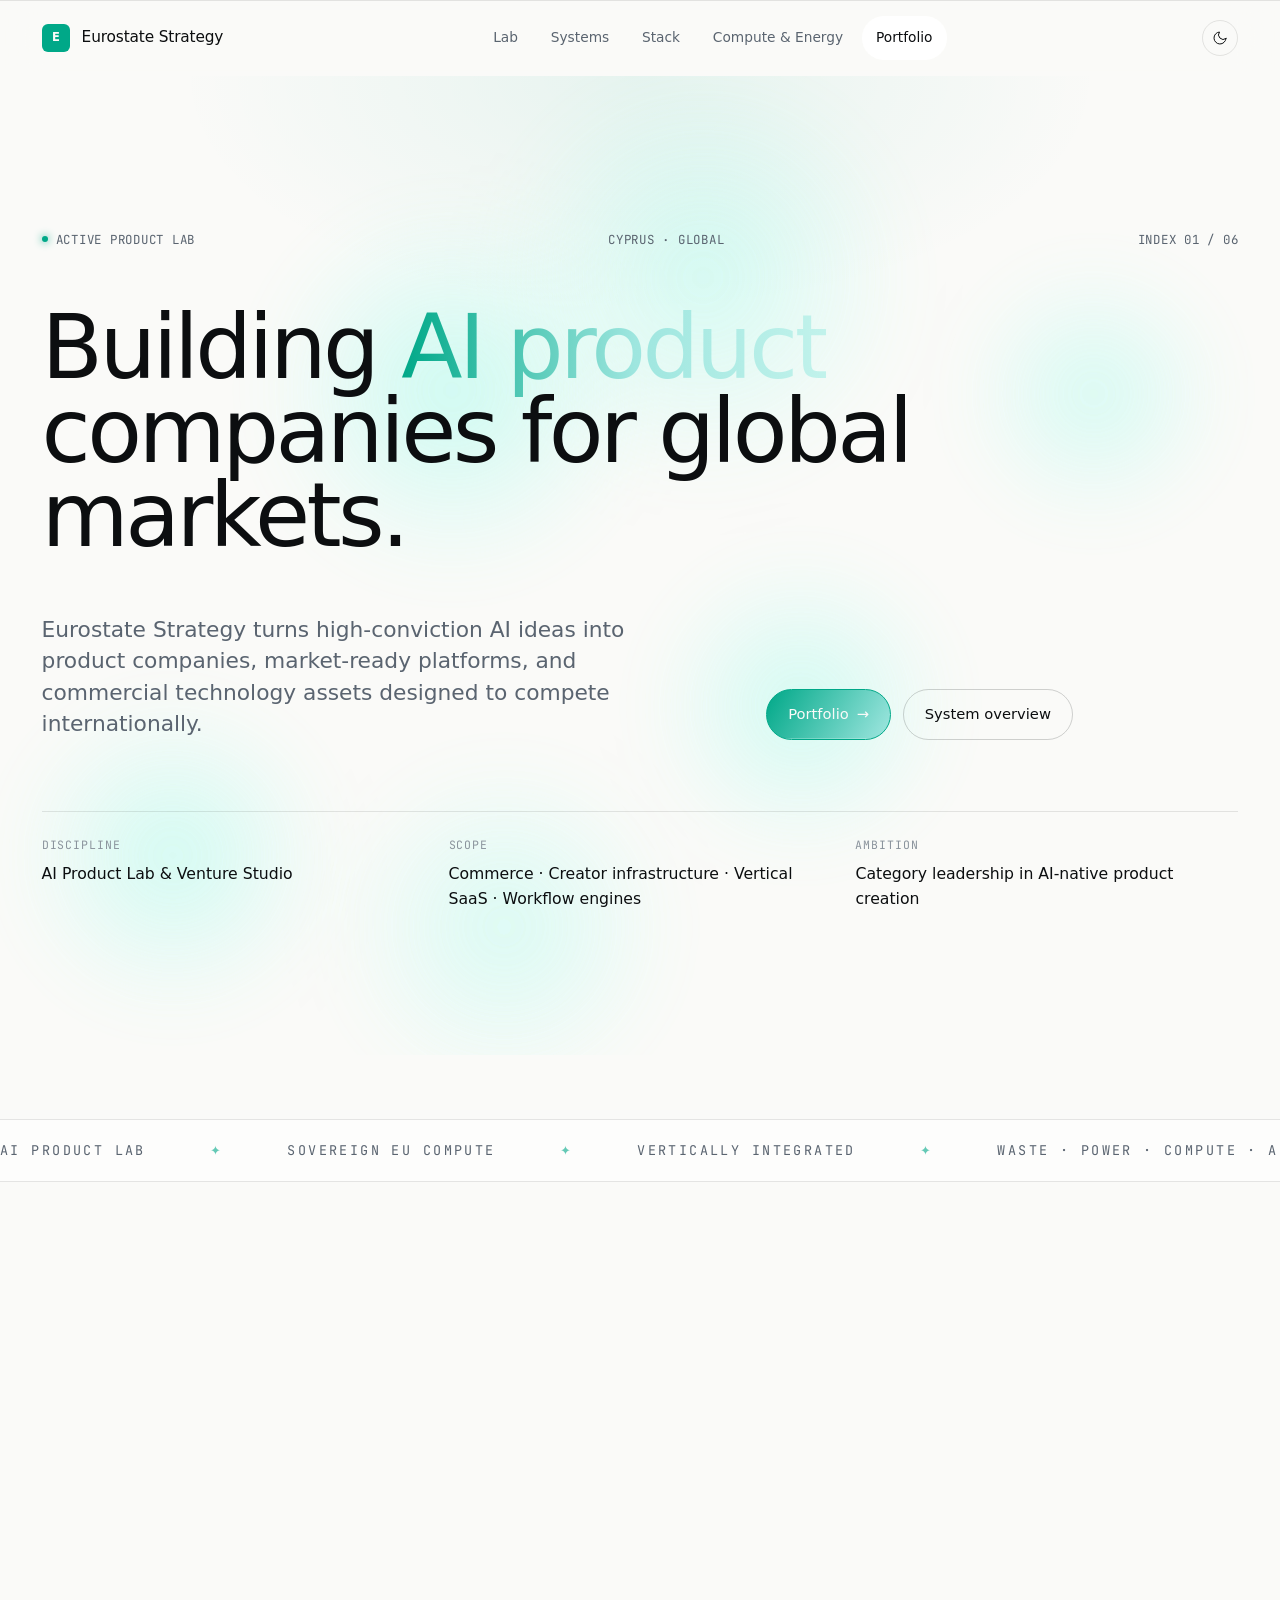
==== index.html @ f720541b "Upgrade interactive globe experience" ====
<!doctype html>
<html lang="en">
  <head>
    <meta charset="utf-8" />
    <meta name="viewport" content="width=device-width, initial-scale=1, viewport-fit=cover" />
    <title>Eurostate Strategy — AI Product Lab &amp; Venture Studio</title>
    <meta name="description" content="Eurostate Strategy is a Cyprus-based AI Product Lab and Venture Studio. We turn high-conviction AI ideas into product companies, platforms, and commercial technology assets for global markets." />
    <meta name="theme-color" content="#06080a" media="(prefers-color-scheme: dark)" />
    <meta name="theme-color" content="#fafaf8" media="(prefers-color-scheme: light)" />
    <meta name="color-scheme" content="dark light" />

    <meta property="og:title" content="Eurostate Strategy — AI Product Lab &amp; Venture Studio" />
    <meta property="og:description" content="AI products, platforms, and commercial technology assets built for market." />
    <meta property="og:type" content="website" />
    <meta property="og:url" content="https://eurostatestrategy.com/" />
    <meta property="og:image" content="https://eurostatestrategy.com/og-image.png" />
    <meta property="og:image:width" content="1200" />
    <meta property="og:image:height" content="630" />
    <meta name="twitter:card" content="summary_large_image" />
    <meta name="twitter:title" content="Eurostate Strategy — AI Product Lab &amp; Venture Studio" />
    <meta name="twitter:description" content="AI products, platforms, and commercial technology assets built for market." />

    <link rel="canonical" href="https://eurostatestrategy.com/" />

    <script>
      (function () {
        try {
          var saved = localStorage.getItem("es-theme");
          if (saved === "light" || saved === "dark") {
            document.documentElement.setAttribute("data-theme", saved);
          }
        } catch (_) {}
      })();
    </script>

    <link rel="preconnect" href="https://fonts.googleapis.com" />
    <link rel="preconnect" href="https://fonts.gstatic.com" crossorigin />
    <link
      rel="stylesheet"
      href="https://fonts.googleapis.com/css2?family=Google+Sans+Flex:opsz,wdth,wght@6..144,25..151,100..1000&family=JetBrains+Mono:wght@400;500&display=swap"
    />
    <link rel="stylesheet" href="./styles.css?v=1778619484" />

    <script type="application/ld+json">
    {
      "@context": "https://schema.org",
      "@type": "Organization",
      "name": "Eurostate Strategy LTD",
      "url": "https://eurostatestrategy.com/",
      "logo": "https://eurostatestrategy.com/og-image.png",
      "description": "Cyprus-based AI Product Lab and Venture Studio building AI product companies, platforms, and commercial technology assets for global markets.",
      "address": { "@type": "PostalAddress", "addressCountry": "CY" },
      "areaServed": "Worldwide",
      "sameAs": ["https://www.linkedin.com/company/oqp-global/"]
    }
    </script>
  </head>

  <body>
    <a class="skip-link" href="#top">Skip to content</a>
    <div class="progress-bar" aria-hidden="true"><span></span></div>

    <header class="site-header" data-header>
      <a class="brand" href="#top" aria-label="Eurostate Strategy home">
        <span class="brand-mark" aria-hidden="true">E</span>
        <strong>Eurostate Strategy</strong>
      </a>
      <nav class="site-nav" id="site-nav" aria-label="Primary navigation">
        <a href="#lab">Lab</a>
        <a href="#architecture">Systems</a>
        <a href="#stack">Stack</a>
        <a href="./data-centers.html">Compute &amp; Energy</a>
        <a href="#portfolio">Portfolio</a>
      </nav>
      <button class="nav-toggle" type="button" data-nav-toggle aria-controls="site-nav" aria-expanded="false" aria-label="Toggle navigation">
          <span class="nav-toggle-bars" aria-hidden="true"></span>
        </button>
        <div class="header-tools">
        <button class="theme-toggle" type="button" data-theme-toggle aria-label="Toggle theme" title="Toggle theme">
          <svg class="icon-moon" viewBox="0 0 24 24" fill="none" stroke="currentColor" stroke-width="1.5" stroke-linecap="round" stroke-linejoin="round" aria-hidden="true">
            <path d="M21 12.79A9 9 0 1 1 11.21 3a7 7 0 0 0 9.79 9.79z"/>
          </svg>
          <svg class="icon-sun" viewBox="0 0 24 24" fill="none" stroke="currentColor" stroke-width="1.5" stroke-linecap="round" stroke-linejoin="round" aria-hidden="true">
            <circle cx="12" cy="12" r="4"/>
            <path d="M12 2v2M12 20v2M4.93 4.93l1.41 1.41M17.66 17.66l1.41 1.41M2 12h2M20 12h2M4.93 19.07l1.41-1.41M17.66 6.34l1.41-1.41"/>
          </svg>
        </button>
      </div>
    </header>

    <main id="top">
      <!-- ============================ HERO ============================ -->
      <section class="hero">
        <canvas class="hero-canvas" id="heroCanvas" aria-hidden="true"></canvas>

        <div class="hero-content">
          <div class="hero-meta">
            <div><span class="dot"></span> Active product lab</div>
            <div>Cyprus &middot; Global</div>
            <div>Index 01 / 06</div>
          </div>

          <h1>
            Building <span class="accent">AI product</span> companies for global markets.
          </h1>

          <div class="hero-deck">
            <p class="hero-lede">
              Eurostate Strategy turns high-conviction AI ideas into product
              companies, market-ready platforms, and commercial technology assets
              designed to compete internationally.
            </p>
            <div class="hero-actions">
              <a class="btn btn-primary" href="#portfolio">
                Portfolio <span class="arrow">→</span>
              </a>
              <a class="btn" href="#architecture">
                System overview
              </a>
            </div>
          </div>

          <dl class="hero-footnote">
            <div>
              <dt>Discipline</dt>
              <dd>AI Product Lab &amp; Venture Studio</dd>
            </div>
            <div>
              <dt>Scope</dt>
              <dd>Commerce · Creator infrastructure · Vertical SaaS · Workflow engines</dd>
            </div>
            <div>
              <dt>Ambition</dt>
              <dd>Category leadership in AI-native product creation</dd>
            </div>
          </dl>
        </div>
      </section>

      <!-- ============================ BRAND MARQUEE ============================ -->
      <div class="brand-marquee" aria-hidden="true">
        <div class="brand-marquee-track">
          <span>AI Product Lab</span>
          <span>Sovereign EU Compute</span>
          <span>Vertically Integrated</span>
          <span>Waste · Power · Compute · AI</span>
          <span>Cyprus · Mediterranean · Global</span>
          <span>Category Leadership</span>
          <span>AI Product Lab</span>
          <span>Sovereign EU Compute</span>
          <span>Vertically Integrated</span>
          <span>Waste · Power · Compute · AI</span>
          <span>Cyprus · Mediterranean · Global</span>
          <span>Category Leadership</span>
        </div>
      </div>

      <!-- ============================ LAB ============================ -->
      <section class="section container" id="lab">
        <div class="editorial">
          <aside class="editorial-aside">
            <span class="kicker">01 — Product lab</span>
          </aside>
          <div>
            <h2>A company built to create AI product ventures.</h2>
            <div style="margin-top: clamp(2rem, 4vw, 3rem); display: grid; gap: var(--sp-5); max-width: 60ch;">
              <p class="lede">
                Eurostate Strategy develops AI products as durable commercial
                assets. The company combines product strategy, AI system design,
                platform development, ownership logic, and market rollout into one
                operating engine.
              </p>
              <p class="lede">
                The ambition is to build a portfolio of AI-native products that can
                grow into category leaders across commerce, creator infrastructure,
                workflow automation, and vertical software.
              </p>
            </div>
          </div>
        </div>
      </section>

      <!-- ============================ ARCHITECTURE ============================ -->
      <section class="section container" id="architecture">
        <div class="editorial">
          <aside class="editorial-aside">
            <span class="kicker">02 — Technology architecture</span>
          </aside>
          <div>
            <h2>An AI Product Operating System behind every venture.</h2>
            <p class="lede" style="margin-top: clamp(1.5rem, 3vw, 2rem); color: var(--muted);">
              Eurostate Strategy is structured around a repeatable product
              system: opportunity intelligence, AI architecture, platform
              engineering, brand packaging, launch infrastructure, and
              commercial expansion.
            </p>

            <div class="architecture-switcher" role="tablist" aria-label="Architecture focus">
              <button class="active" type="button" data-architecture-mode="intelligence" aria-pressed="true">Intelligence</button>
              <button type="button" data-architecture-mode="architecture" aria-pressed="false">Architecture</button>
              <button type="button" data-architecture-mode="product" aria-pressed="false">Productization</button>
              <button type="button" data-architecture-mode="market" aria-pressed="false">Market Layer</button>
            </div>

            <div class="system-board">
              <div class="system-stage" data-globe-stage>
                <canvas id="globeCanvas" aria-label="Global signal intelligence visualization"></canvas>
                <div class="system-meta">
                  <span class="meta-label">Active layer</span>
                  <strong data-arch-title>Signal Intelligence</strong>
                  <small data-arch-copy>Market gap, category thesis, and demand surface.</small>
                </div>
                <div class="globe-readout globe-readout-primary" aria-live="polite">
                  <span data-globe-status>WORLD MODEL / LIVE</span>
                  <strong data-globe-region>Global signal network</strong>
                </div>
                <div class="globe-readout globe-readout-meta">
                  <span data-globe-coordinates>MULTI-MARKET INTELLIGENCE GRID</span>
                  <strong data-globe-routes>10 ACTIVE ROUTES</strong>
                </div>
                <div class="globe-orbit-key" aria-hidden="true">
                  <span><i></i>Opportunity telemetry</span>
                  <span><i></i>Product network</span>
                </div>
              </div>

              <aside class="signal-panel">
                <div class="signal-panel-header">
                  <span>Lab signals</span>
                  <strong>Venture readiness</strong>
                </div>
                <div class="signal-row active" data-signal-row style="--w: 0.86">
                  <div class="signal-meta"><span>Commerce graph</span><b>86</b></div>
                  <div><i></i></div>
                </div>
                <div class="signal-row" data-signal-row style="--w: 0.74">
                  <div class="signal-meta"><span>Creator distribution</span><b>74</b></div>
                  <div><i></i></div>
                </div>
                <div class="signal-row" data-signal-row style="--w: 0.81">
                  <div class="signal-meta"><span>AI workflow depth</span><b>81</b></div>
                  <div><i></i></div>
                </div>
                <div class="signal-row" data-signal-row style="--w: 0.69">
                  <div class="signal-meta"><span>Market packaging</span><b>69</b></div>
                  <div><i></i></div>
                </div>
                <div class="terminal-feed">
                  <p><span>build</span>product thesis converted into platform map</p>
                  <p><span>core</span>AI workflow layer connected to commerce logic</p>
                  <p><span>market</span>product brand prepared for category entry</p>
                </div>
              </aside>
            </div>
          </div>
        </div>
      </section>

      <!-- ============================ BUILD SCOPE ============================ -->
      <section class="section container">
        <div class="editorial">
          <aside class="editorial-aside">
            <span class="kicker">03 — Build scope</span>
          </aside>
          <div>
            <h2>AI infrastructure shaped into real products.</h2>
            <p class="lede" style="margin-top: clamp(1.5rem, 3vw, 2rem); color: var(--muted); max-width: 60ch;">
              Each capability is a building block of a global AI product
              company — engineered as commercial infrastructure, not
              feature work.
            </p>

            <div class="row-grid">
              <article class="row-item">
                <span class="row-item-num">01</span>
                <div>
                  <h3>AI commerce platforms</h3>
                  <p>Commerce infrastructure connecting AI systems, creator-led reach, product discovery, and transaction flows into one operating surface.</p>
                  <ul>
                    <li>Commerce intelligence</li>
                    <li>Creator distribution layer</li>
                    <li>Product discovery logic</li>
                  </ul>
                </div>
              </article>
              <article class="row-item">
                <span class="row-item-num">02</span>
                <div>
                  <h3>Creator economy systems</h3>
                  <p>Product layers for creators, brands, audiences, monetization, attribution, and repeatable platform operations.</p>
                  <ul>
                    <li>Audience activation</li>
                    <li>Attribution workflow</li>
                    <li>Brand operating tools</li>
                  </ul>
                </div>
              </article>
              <article class="row-item">
                <span class="row-item-num">03</span>
                <div>
                  <h3>Vertical SaaS products</h3>
                  <p>Focused software for markets where AI can compress work, improve decisions, and create new operating models.</p>
                  <ul>
                    <li>Workflow compression</li>
                    <li>Decision automation</li>
                    <li>Vertical product surfaces</li>
                  </ul>
                </div>
              </article>
              <article class="row-item">
                <span class="row-item-num">04</span>
                <div>
                  <h3>AI workflow engines</h3>
                  <p>Automation systems that turn complex business processes into scalable AI-enabled software products.</p>
                  <ul>
                    <li>Agentic operations</li>
                    <li>System orchestration</li>
                    <li>Execution dashboards</li>
                  </ul>
                </div>
              </article>
            </div>
          </div>
        </div>
      </section>

      <!-- ============================ MODEL ============================ -->
      <section class="section container" id="model">
        <div class="editorial">
          <aside class="editorial-aside">
            <span class="kicker">04 — Operating model</span>
          </aside>
          <div>
            <h2>A venture studio engine for global AI products.</h2>
            <p class="lede" style="margin-top: clamp(1.5rem, 3vw, 2rem); color: var(--muted); max-width: 60ch;">
              Each venture starts with a market signal, becomes a product
              architecture, moves into platform execution, and is packaged
              for commercial expansion.
            </p>

            <ol class="timeline" aria-label="Studio model steps">
              <li class="timeline-step">
                <span class="step-num">01</span>
                <h3>Thesis</h3>
                <p>Market signal, category potential, and product thesis. The point where conviction becomes architecture.</p>
              </li>
              <li class="timeline-step">
                <span class="step-num">02</span>
                <h3>Architect</h3>
                <p>AI system, product surface, workflow, and platform model. The product is shaped end-to-end before code.</p>
              </li>
              <li class="timeline-step">
                <span class="step-num">03</span>
                <h3>Build</h3>
                <p>Production platform, operating layer, and launch assets. Ship a real product, not a prototype.</p>
              </li>
              <li class="timeline-step">
                <span class="step-num">04</span>
                <h3>Scale</h3>
                <p>Commercial path, market packaging, and global expansion. Position as a category-defining asset.</p>
              </li>
            </ol>
          </div>
        </div>
      </section>

      <!-- ============================ DATA CENTERS PREVIEW ============================ -->
      <section class="section container" id="stack">
        <div class="editorial">
          <aside class="editorial-aside">
            <span class="kicker">04 — Compute</span>
          </aside>
          <div>
            <h2>The compute backbone for the AI era.</h2>
            <p class="lede" style="margin-top: clamp(1.5rem, 3vw, 2rem); color: var(--muted); max-width: 60ch;">
              We are building dedicated data center capacity engineered for AI
              workloads — high-density, liquid-ready, and powered by our own
              waste-to-energy infrastructure. The ambition is to lead the
              category for sovereign AI compute in the Mediterranean and EU.
            </p>

            <div class="pillar-preview">
              <div class="pillar-preview-visual" aria-hidden="true">
                <svg viewBox="0 0 360 200" preserveAspectRatio="xMidYMid meet">
                  <defs>
                    <pattern id="prev-dc-grid" width="40" height="22" patternUnits="userSpaceOnUse" patternTransform="skewX(-30)">
                      <path d="M 40 0 L 0 0 0 22" fill="none" stroke="var(--line)" stroke-width="0.5"/>
                    </pattern>
                  </defs>
                  <rect x="0" y="100" width="360" height="100" fill="url(#prev-dc-grid)" opacity="0.4"/>
                  <!-- Small rack cluster preview -->
                  <g>
                    <!-- Rack 1 -->
                    <polygon points="60,90 110,72 160,90 110,108" fill="rgba(20,38,28,0.9)" stroke="var(--line-strong)" stroke-width="0.8"/>
                    <polygon points="60,90 60,150 110,168 110,108" fill="rgba(10,22,16,0.94)" stroke="var(--line-strong)" stroke-width="0.8"/>
                    <polygon points="160,90 160,150 110,168 110,108" fill="rgba(6,14,10,0.96)" stroke="var(--line-strong)" stroke-width="0.8"/>
                    <rect x="80" y="83" width="3" height="3" fill="var(--accent)" opacity="0.9"><animate attributeName="opacity" values="0.3;1;0.3" dur="1.4s" repeatCount="indefinite"/></rect>
                    <rect x="100" y="80" width="3" height="3" fill="var(--accent)" opacity="0.6"><animate attributeName="opacity" values="0.7;0.2;0.7" dur="1.6s" repeatCount="indefinite"/></rect>
                    <rect x="120" y="83" width="3" height="3" fill="var(--accent)" opacity="0.8"><animate attributeName="opacity" values="0.4;1;0.4" dur="1.8s" repeatCount="indefinite"/></rect>
                  </g>
                  <g>
                    <!-- Rack 2 -->
                    <polygon points="200,90 250,72 300,90 250,108" fill="rgba(20,38,28,0.9)" stroke="var(--line-strong)" stroke-width="0.8"/>
                    <polygon points="200,90 200,150 250,168 250,108" fill="rgba(10,22,16,0.94)" stroke="var(--line-strong)" stroke-width="0.8"/>
                    <polygon points="300,90 300,150 250,168 250,108" fill="rgba(6,14,10,0.96)" stroke="var(--line-strong)" stroke-width="0.8"/>
                    <rect x="220" y="83" width="3" height="3" fill="var(--accent)" opacity="0.8"><animate attributeName="opacity" values="0.5;1;0.5" dur="1.5s" repeatCount="indefinite"/></rect>
                    <rect x="240" y="80" width="3" height="3" fill="var(--accent)" opacity="0.9"><animate attributeName="opacity" values="0.3;0.9;0.3" dur="2s" repeatCount="indefinite"/></rect>
                    <rect x="260" y="83" width="3" height="3" fill="var(--accent)" opacity="0.7"><animate attributeName="opacity" values="0.6;0.2;0.6" dur="1.3s" repeatCount="indefinite"/></rect>
                  </g>
                  <text x="20" y="30" style="font-family: var(--font-mono); font-size: 10px; letter-spacing: 0.08em; fill: var(--muted);">FLOOR 01 · ZONE A</text>
                  <text x="20" y="44" style="font-family: var(--font-mono); font-size: 9px; fill: var(--soft);">HIGH-DENSITY AI COMPUTE</text>
                </svg>
              </div>
              <a class="btn btn-primary" href="./data-centers.html">
                Explore Data Centers <span class="arrow">→</span>
              </a>
            </div>
          </div>
        </div>
      </section>

      <!-- ============================ WASTE-TO-ENERGY PREVIEW ============================ -->
      <section class="section container">
        <div class="editorial">
          <aside class="editorial-aside">
            <span class="kicker">05 — Energy</span>
          </aside>
          <div>
            <h2>From waste to the power that runs AI.</h2>
            <p class="lede" style="margin-top: clamp(1.5rem, 3vw, 2rem); color: var(--muted); max-width: 60ch;">
              We convert municipal and industrial waste into reliable, low-carbon
              electricity and route it directly into our AI data centers.
              Circular economy meets compute economy: the trash of one system
              becomes the foundation of the next.
            </p>

            <div class="pillar-preview">
              <div class="pillar-preview-visual" aria-hidden="true">
                <svg viewBox="0 0 360 200" preserveAspectRatio="xMidYMid meet">
                  <defs>
                    <pattern id="prev-we-grid" width="40" height="22" patternUnits="userSpaceOnUse" patternTransform="skewX(-30)">
                      <path d="M 40 0 L 0 0 0 22" fill="none" stroke="var(--line)" stroke-width="0.5"/>
                    </pattern>
                  </defs>
                  <rect x="0" y="100" width="360" height="100" fill="url(#prev-we-grid)" opacity="0.4"/>
                  <!-- 3 mini units -->
                  <g transform="translate(20, 80)">
                    <polygon points="0,20 30,5 60,20 30,35" fill="rgba(28,50,38,0.95)" stroke="var(--line-strong)" stroke-width="0.8"/>
                    <polygon points="0,20 0,70 30,85 30,35" fill="rgba(14,28,20,0.96)" stroke="var(--line-strong)" stroke-width="0.8"/>
                    <polygon points="60,20 60,70 30,85 30,35" fill="rgba(8,18,12,0.97)" stroke="var(--line-strong)" stroke-width="0.8"/>
                  </g>
                  <text x="50" y="180" style="font-family: var(--font-mono); font-size: 8px; letter-spacing: 0.06em; fill: var(--muted); text-anchor: middle;">INTAKE</text>

                  <path d="M 90 105 C 110 105, 120 100, 140 102" stroke="var(--accent)" stroke-width="1.4" fill="none" stroke-dasharray="3 5">
                    <animate attributeName="stroke-dashoffset" values="0;-8" dur="1.2s" repeatCount="indefinite"/>
                  </path>

                  <g transform="translate(140, 70)">
                    <polygon points="0,25 35,7 70,25 35,43" fill="rgba(64,50,30,0.95)" stroke="var(--line-strong)" stroke-width="0.8"/>
                    <polygon points="0,25 0,85 35,103 35,43" fill="rgba(40,30,18,0.96)" stroke="var(--line-strong)" stroke-width="0.8"/>
                    <polygon points="70,25 70,85 35,103 35,43" fill="rgba(28,20,12,0.97)" stroke="var(--line-strong)" stroke-width="0.8"/>
                  </g>
                  <text x="175" y="180" style="font-family: var(--font-mono); font-size: 8px; letter-spacing: 0.06em; fill: var(--muted); text-anchor: middle;">COMBUSTION</text>

                  <path d="M 220 105 C 240 105, 250 100, 270 102" stroke="var(--accent-2)" stroke-width="1.4" fill="none" stroke-dasharray="3 5">
                    <animate attributeName="stroke-dashoffset" values="0;-8" dur="0.9s" repeatCount="indefinite"/>
                  </path>

                  <g transform="translate(270, 80)">
                    <polygon points="0,20 30,5 60,20 30,35" fill="rgba(34,64,50,0.95)" stroke="var(--line-strong)" stroke-width="0.8"/>
                    <polygon points="0,20 0,70 30,85 30,35" fill="rgba(18,38,28,0.96)" stroke="var(--line-strong)" stroke-width="0.8"/>
                    <polygon points="60,20 60,70 30,85 30,35" fill="rgba(10,24,18,0.97)" stroke="var(--line-strong)" stroke-width="0.8"/>
                  </g>
                  <text x="300" y="180" style="font-family: var(--font-mono); font-size: 8px; letter-spacing: 0.06em; fill: var(--muted); text-anchor: middle;">TURBINE</text>

                  <path d="M 340 105 L 358 105" stroke="var(--accent)" stroke-width="1.4" fill="none" stroke-dasharray="3 5">
                    <animate attributeName="stroke-dashoffset" values="0;-8" dur="0.8s" repeatCount="indefinite"/>
                  </path>

                  <text x="20" y="30" style="font-family: var(--font-mono); font-size: 10px; letter-spacing: 0.08em; fill: var(--muted);">EUROSTATE WTE · UNIT 01</text>
                  <text x="20" y="44" style="font-family: var(--font-mono); font-size: 9px; fill: var(--soft);">CIRCULAR INFRASTRUCTURE</text>
                </svg>
              </div>
              <a class="btn btn-primary" href="./data-centers.html#farm">
                Explore the loop <span class="arrow">→</span>
              </a>
            </div>
          </div>
        </div>
      </section>

      <!-- ============================ PORTFOLIO ============================ -->
      <section class="section container" id="portfolio">
        <div class="editorial">
          <aside class="editorial-aside">
            <span class="kicker">05 — Portfolio</span>
          </aside>
          <div>
            <h2>Products under Eurostate Strategy.</h2>
            <p class="lede" style="margin-top: clamp(1.5rem, 3vw, 2rem); color: var(--muted); max-width: 60ch;">
              The portfolio is built around product ecosystems with room to
              become larger technology companies — starting with AI commerce
              and modern launch infrastructure.
            </p>

            <div class="portfolio-grid">
              <article class="portfolio-card is-active" data-product="influemint" tabindex="0">
                <div class="portfolio-card-top">
                  <span>AI commerce platform</span>
                  <strong>Active</strong>
                </div>
                <h3>InflueMint</h3>
                <p>An AI commerce and influencer commerce platform connecting creator-led distribution, product discovery, and intelligent commerce infrastructure.</p>
                <div class="tag-row">
                  <span>AI Commerce</span>
                  <span>Influencer Commerce</span>
                  <span>Creator Economy</span>
                </div>
              </article>

              <article class="portfolio-card" data-product="studio-rocket" tabindex="0">
                <div class="portfolio-card-top">
                  <span>AI product brand</span>
                  <strong>Building</strong>
                </div>
                <h3>Studio Rocket</h3>
                <p>A product and launch infrastructure brand for building, packaging, and bringing modern digital products and AI-enabled business systems to market.</p>
                <div class="tag-row">
                  <span>Product Studio</span>
                  <span>AI Systems</span>
                  <span>Launch Infrastructure</span>
                </div>
              </article>
            </div>

            <div class="portfolio-detail" aria-live="polite">
              <span class="kicker">Selected product</span>
              <dl>
                <div>
                  <dt>Category</dt>
                  <dd data-detail-category>AI Commerce Platform</dd>
                </div>
                <div>
                  <dt>Role</dt>
                  <dd data-detail-role>Product ecosystem</dd>
                </div>
                <div>
                  <dt>Disclosure</dt>
                  <dd>Public overview only</dd>
                </div>
              </dl>
            </div>
          </div>
        </div>
      </section>

      <!-- ============================ ENGINE ============================ -->
      <section class="section container" id="engine">
        <div class="editorial">
          <aside class="editorial-aside">
            <span class="kicker">06 — Product engine</span>
          </aside>
          <div>
            <h2>From AI idea to market-ready product.</h2>
            <p class="lede" style="margin-top: clamp(1.5rem, 3vw, 2rem); color: var(--muted); max-width: 60ch;">
              The studio engine compresses opportunity, architecture, product,
              and market into one continuous build motion.
            </p>

            <div class="row-grid">
              <article class="row-item">
                <span class="row-item-num">01</span>
                <div>
                  <h3>Opportunity</h3>
                  <p>Identify markets where AI can create a new product category or operating advantage.</p>
                </div>
              </article>
              <article class="row-item">
                <span class="row-item-num">02</span>
                <div>
                  <h3>Architecture</h3>
                  <p>Define the AI layer, product experience, data flows, and commercial surface.</p>
                </div>
              </article>
              <article class="row-item">
                <span class="row-item-num">03</span>
                <div>
                  <h3>Product</h3>
                  <p>Build a platform with a real user journey, workflow, brand, and launch structure.</p>
                </div>
              </article>
              <article class="row-item">
                <span class="row-item-num">04</span>
                <div>
                  <h3>Market</h3>
                  <p>Prepare the product for launch, licensing, expansion, and long-term market position.</p>
                </div>
              </article>
            </div>
          </div>
        </div>
      </section>

      <!-- ============================ COMMERCIALIZATION ============================ -->
      <section class="section container">
        <div class="editorial">
          <aside class="editorial-aside">
            <span class="kicker">07 — Commercialization</span>
          </aside>
          <div class="statement">
            <h2>Built to become global technology assets.</h2>
            <p>
              Eurostate Strategy creates AI products with clear
              commercialization paths: platform ownership, licensing
              structures, venture participation, product rollout, category
              expansion, and long-term market development.
            </p>
          </div>
        </div>
      </section>

      <!-- ============================ CLOSING ============================ -->
      <section class="section container">
        <div class="closing">
          <span class="kicker">Closing</span>
          <h2>Building toward global leadership in AI product creation.</h2>
          <p>
            The company exists to create, own, and commercialize AI products
            that can compete internationally and define the next generation of
            AI-native product companies.
          </p>
        </div>
      </section>
    </main>

    <footer class="site-footer">
      <span>Eurostate Strategy LTD</span>
      <span>Cyprus</span>
      <span>AI Compute · Energy · Product Lab</span>
      <span><a href="https://www.linkedin.com/company/oqp-global/" data-linkedin target="_blank" rel="noopener noreferrer" aria-label="OQP Global on LinkedIn (opens in a new tab)" style="color: var(--accent);">LinkedIn ↗</a></span>
    </footer>

    <script src="./script.js?v=1778619484" defer></script>

    <script type="module" src="./globe.js?v=20260710"></script>

  </body>
</html>
---- styles.css ----
/* =========================================================================
   Eurostate Strategy — Editorial Design System
   Strict grid · One voice · Restrained palette · Calm interactions
   ========================================================================= */

@layer reset, tokens, base, layout, components, motion, utilities;

/* ---------- Reset --------------------------------------------------------- */
@layer reset {
  *, *::before, *::after { box-sizing: border-box; }
  html, body { margin: 0; padding: 0; }
  body { min-height: 100svh; }
  img, svg, canvas, video { display: block; max-width: 100%; }
  button { font: inherit; color: inherit; background: none; border: 0; cursor: pointer; }
  a { color: inherit; text-decoration: none; }
  h1, h2, h3, h4, p { margin: 0; }
  ul, ol { margin: 0; padding: 0; list-style: none; }
  :focus-visible {
    outline: 2px solid var(--accent);
    outline-offset: 4px;
    border-radius: 4px;
    transition: outline-offset 120ms var(--ease-out);
  }
  :focus:not(:focus-visible) { outline: none; }
}

/* ---------- Skip link + sr-only (a11y essentials) ----------------------- */
@layer base {
  .skip-link {
    position: absolute;
    top: 0;
    left: 0;
    padding: 0.7rem 1.1rem;
    background: var(--accent);
    color: var(--bg);
    font-family: var(--font-mono);
    font-size: 0.8rem;
    font-weight: 600;
    letter-spacing: 0.08em;
    text-transform: uppercase;
    text-decoration: none;
    border-radius: 0 0 var(--r-sm) 0;
    transform: translateY(-110%);
    transition: transform 200ms var(--ease-out);
    z-index: 200;
  }
  .skip-link:focus,
  .skip-link:focus-visible {
    transform: translateY(0);
    outline: 2px solid var(--bg);
    outline-offset: -4px;
  }
}

/* ---------- Tokens -------------------------------------------------------- */
@layer tokens {
  :root {
    color-scheme: dark;

    /* Neutrals — warm cool blacks */
    --bg:          #06080a;
    --surface-1:   #0b0e10;
    --surface-2:   #11151a;
    --line:        rgba(255, 255, 255, 0.08);
    --line-strong: rgba(255, 255, 255, 0.16);

    --text:    #f1f3f5;
    --muted:   #9aa3ad;
    --soft:    #5d6770;

    /* Palette — proportional 60/30/10 */
    --accent:        #64ffda;            /* mint — primary, 60% */
    --accent-strong: #00d4b0;
    --accent-2:      #d4a373;            /* warm sand — secondary, 30% */
    --accent-3:      #8b94d6;            /* cool indigo — tertiary, 10% */
    --accent-glow:   rgba(100, 255, 218, 0.22);
    --accent-soft:   rgba(100, 255, 218, 0.10);

    /* Type — single voice */
    --font-display: "Google Sans Flex", "Inter Variable", Inter, ui-sans-serif, system-ui, -apple-system, "Segoe UI", sans-serif;
    --font-mono:    "JetBrains Mono", "SFMono-Regular", Consolas, monospace;

    /* Type scale — fluid */
    --fs-mono:    0.72rem;
    --fs-12:      0.78rem;
    --fs-14:      0.86rem;
    --fs-16:      0.98rem;
    --fs-18:      1.08rem;
    --fs-22:      clamp(1.16rem, 1.04rem + 0.5vw, 1.36rem);
    --fs-28:      clamp(1.4rem, 1.2rem + 0.8vw, 1.7rem);
    --fs-36:      clamp(1.7rem, 1.36rem + 1.4vw, 2.4rem);
    --fs-48:      clamp(2.2rem, 1.6rem + 2.4vw, 3.4rem);
    --fs-64:      clamp(2.8rem, 1.8rem + 4vw, 4.6rem);
    --fs-display: clamp(3.2rem, 2rem + 5.4vw, 6.4rem);

    /* Spacing scale */
    --sp-1:  0.25rem;
    --sp-2:  0.5rem;
    --sp-3:  0.75rem;
    --sp-4:  1rem;
    --sp-5:  1.5rem;
    --sp-6:  2rem;
    --sp-7:  3rem;
    --sp-8:  4.5rem;
    --sp-9:  7rem;
    --sp-10: 10rem;

    /* Radii */
    --r-sm: 4px;
    --r-md: 8px;
    --r-lg: 14px;
    --r-xl: 22px;
    --r-pill: 999px;

    /* Easing */
    --ease-out:  cubic-bezier(0.19, 1, 0.22, 1);
    --ease-spring: cubic-bezier(0.34, 1.56, 0.64, 1);

    /* Layout */
    --max:    1240px;
    --gutter: clamp(1rem, 4vw, 2.6rem);
    --header-h: 76px;

    --scroll-progress: 0;
  }

  :root[data-theme="light"] {
    color-scheme: light;
    --bg:          #fafaf8;
    --surface-1:   #ffffff;
    --surface-2:   #f3f4f1;
    --line:        rgba(10, 12, 14, 0.10);
    --line-strong: rgba(10, 12, 14, 0.18);
    --text:    #0c0e10;
    --muted:   #5a6470;
    --soft:    #8a939c;
    --accent:        #00a888;
    --accent-strong: #007e66;
    --accent-2:      #b07a3c;
    --accent-3:      #545fb2;
    --accent-glow:   rgba(0, 168, 136, 0.18);
    --accent-soft:   rgba(0, 168, 136, 0.08);
  }
  @media (prefers-color-scheme: light) {
    :root:not([data-theme]) {
      color-scheme: light;
      --bg:          #fafaf8;
      --surface-1:   #ffffff;
      --surface-2:   #f3f4f1;
      --line:        rgba(10, 12, 14, 0.10);
      --line-strong: rgba(10, 12, 14, 0.18);
      --text:    #0c0e10;
      --muted:   #5a6470;
      --soft:    #8a939c;
      --accent:        #00a888;
      --accent-strong: #007e66;
      --accent-2:      #b07a3c;
      --accent-3:      #545fb2;
      --accent-glow:   rgba(0, 168, 136, 0.18);
      --accent-soft:   rgba(0, 168, 136, 0.08);
    }
  }
}

/* ---------- Base ---------------------------------------------------------- */
@layer base {
  html {
    -webkit-text-size-adjust: 100%;
    background: var(--bg);
    scroll-behavior: smooth;
  }
  @media (prefers-reduced-motion: reduce) {
    html { scroll-behavior: auto; }
  }
  body {
    color: var(--text);
    font-family: var(--font-display);
    font-size: var(--fs-16);
    line-height: 1.55;
    font-variation-settings: "wdth" 100, "opsz" 18;
    /* Smoother grayscale rendering on macOS, kerning + ligatures on */
    -webkit-font-smoothing: antialiased;
    -moz-osx-font-smoothing: grayscale;
    text-rendering: optimizeLegibility;
    font-feature-settings: "kern", "liga", "calt";
    background: var(--bg);
    transition: background-color 300ms var(--ease-out), color 200ms var(--ease-out);
  }
  /* Tabular figures for stats / readouts so digits don't shift width */
  .tabular,
  dd, dt,
  .hero-meta,
  .hero-footnote,
  [class*="readout"] b,
  [class*="readout"] dd,
  .closing .kicker,
  time {
    font-feature-settings: "tnum" 1, "kern" 1;
    font-variant-numeric: tabular-nums;
  }

  ::selection { background: var(--accent-soft); color: var(--text); }

  h1, h2, h3 {
    font-family: var(--font-display);
    color: var(--text);
    font-weight: 450;
    letter-spacing: -0.026em;
    line-height: 1.04;
  }
  h1 {
    font-size: var(--fs-display);
    font-variation-settings: "wdth" 100, "opsz" 144;
    letter-spacing: -0.038em;
    line-height: 0.98;
  }
  h2 {
    font-size: var(--fs-64);
    font-variation-settings: "wdth" 100, "opsz" 72;
    letter-spacing: -0.028em;
    line-height: 1.02;
  }
  h3 {
    font-size: var(--fs-22);
    font-weight: 500;
    letter-spacing: -0.014em;
    line-height: 1.18;
  }
  p {
    font-size: var(--fs-16);
    line-height: 1.65;
    color: var(--muted);
    font-variation-settings: "wdth" 100, "opsz" 17;
  }

  /* Scroll progress — single hairline */
  .progress-bar {
    position: fixed;
    inset: 0 0 auto 0;
    height: 1px;
    z-index: 100;
    background: var(--line);
    pointer-events: none;
  }
  .progress-bar > span {
    display: block;
    height: 100%;
    background: linear-gradient(90deg, var(--accent), transparent 90%);
    transform: scaleX(var(--scroll-progress, 0));
    transform-origin: 0 0;
  }
}

/* ---------- Layout helpers ----------------------------------------------- */
@layer layout {
  .container {
    width: min(var(--max), calc(100% - var(--gutter) * 2));
    margin-inline: auto;
  }
  .section {
    padding-block: clamp(5rem, 12vw, 10rem);
    content-visibility: auto;
    contain-intrinsic-size: 800px;
  }
  .section + .section { border-top: 1px solid var(--line); }

  /* Editorial grid — kicker | content | meta */
  .editorial {
    display: grid;
    grid-template-columns: 200px 1fr;
    gap: clamp(2rem, 5vw, 4rem);
    align-items: start;
  }
  @media (max-width: 860px) {
    .editorial { grid-template-columns: 1fr; gap: var(--sp-5); }
  }

  .editorial-aside {
    position: sticky;
    top: calc(var(--header-h) + 2rem);
  }
  @media (max-width: 860px) { .editorial-aside { position: static; } }

  .lede {
    max-width: 60ch;
    font-size: var(--fs-22);
    line-height: 1.5;
    color: var(--text);
    font-variation-settings: "wdth" 100, "opsz" 24;
    font-weight: 400;
  }
  .lede + .lede { margin-top: var(--sp-4); color: var(--muted); }
}

/* ---------- Header ------------------------------------------------------- */
@layer components {
  .site-header {
    position: sticky;
    top: 0;
    z-index: 50;
    display: flex;
    align-items: center;
    justify-content: space-between;
    gap: var(--sp-4);
    min-height: var(--header-h);
    padding-inline: var(--gutter);
    background: color-mix(in oklab, var(--bg) 80%, transparent);
    backdrop-filter: blur(20px) saturate(140%);
    border-bottom: 1px solid transparent;
    transition: border-color 200ms var(--ease-out), background-color 200ms var(--ease-out);
  }
  .site-header.scrolled {
    border-color: var(--line);
    background: color-mix(in oklab, var(--bg) 92%, transparent);
  }

  .brand { display: inline-flex; align-items: center; gap: var(--sp-3); }
  .brand-mark {
    width: 28px; height: 28px;
    border-radius: 6px;
    background: var(--accent);
    color: var(--bg);
    display: grid;
    place-items: center;
    font-size: 0.72rem;
    font-weight: 700;
    letter-spacing: -0.04em;
  }
  .brand strong {
    display: block;
    font-size: 0.96rem;
    font-weight: 500;
    letter-spacing: -0.01em;
  }
  .brand small { display: none; }

  .site-nav { display: flex; align-items: center; gap: var(--sp-1); }
  .site-nav a {
    padding: 0.5rem 0.9rem;
    font-size: 0.86rem;
    font-weight: 450;
    color: var(--muted);
    border-radius: var(--r-pill);
    transition: color 160ms var(--ease-out), background-color 160ms var(--ease-out);
  }
  .site-nav a:hover { color: var(--text); }
  .site-nav a.active {
    color: var(--text);
    background: var(--surface-1);
  }

  .header-tools { display: flex; align-items: center; gap: var(--sp-3); }

  .theme-toggle {
    display: inline-grid;
    place-items: center;
    width: 36px; height: 36px;
    border: 1px solid var(--line);
    border-radius: var(--r-pill);
    color: var(--text);
    transition: border-color 160ms var(--ease-out), background-color 160ms var(--ease-out);
  }
  .theme-toggle:hover { border-color: var(--line-strong); background: var(--surface-1); }
  .theme-toggle svg { width: 16px; height: 16px; }
  .theme-toggle .icon-sun  { display: none; }
  .theme-toggle .icon-moon { display: block; }
  :root[data-theme="light"] .theme-toggle .icon-sun  { display: block; }
  :root[data-theme="light"] .theme-toggle .icon-moon { display: none; }

  /* Hamburger toggle (visible only on narrow viewports) */
  .nav-toggle {
    display: none;
    place-items: center;
    width: 44px;
    height: 44px;
    border: 1px solid var(--line);
    border-radius: var(--r-pill);
    background: transparent;
    color: var(--text);
    cursor: pointer;
    -webkit-tap-highlight-color: transparent;
    transition: border-color 200ms var(--ease-out);
  }
  .nav-toggle:hover { border-color: var(--accent); }
  .nav-toggle .nav-toggle-bars {
    position: relative;
    width: 18px; height: 2px;
    background: currentColor;
    transition: background 160ms var(--ease-out);
  }
  .nav-toggle .nav-toggle-bars::before,
  .nav-toggle .nav-toggle-bars::after {
    content: "";
    position: absolute;
    left: 0; width: 18px; height: 2px;
    background: currentColor;
    transition: transform 220ms var(--ease-out);
  }
  .nav-toggle .nav-toggle-bars::before { top: -6px; }
  .nav-toggle .nav-toggle-bars::after  { top:  6px; }
  .nav-toggle[aria-expanded="true"] .nav-toggle-bars { background: transparent; }
  .nav-toggle[aria-expanded="true"] .nav-toggle-bars::before { transform: translateY(6px) rotate(45deg); }
  .nav-toggle[aria-expanded="true"] .nav-toggle-bars::after  { transform: translateY(-6px) rotate(-45deg); }

  @media (max-width: 860px) {
    .site-nav {
      position: fixed;
      inset: var(--header-h) 0 auto 0;
      flex-direction: column;
      align-items: stretch;
      justify-content: flex-start;
      gap: 0;
      padding: var(--sp-5) var(--gutter);
      background: color-mix(in oklab, var(--bg) 96%, transparent);
      backdrop-filter: blur(24px) saturate(160%);
      border-radius: 0;
      border: 0;
      border-top: 1px solid var(--line);
      transform: translateY(-110%);
      opacity: 0;
      visibility: hidden;
      transition:
        transform 280ms var(--ease-out),
        opacity 200ms var(--ease-out),
        visibility 0s 280ms;
    }
    .site-nav.is-open {
      transform: translateY(0);
      opacity: 1;
      visibility: visible;
      transition:
        transform 280ms var(--ease-out),
        opacity 200ms var(--ease-out);
    }
    .site-nav a {
      padding: 1rem 1.2rem;
      font-size: 1rem;
      border-bottom: 1px solid var(--line);
      border-radius: 0;
      width: 100%;
    }
    .site-nav a:last-child { border-bottom: 0; }
    .site-nav a.active { background: var(--accent-soft); }
    .nav-toggle { display: inline-grid; }
  }

  /* Buttons */
  .btn {
    /* Touch-target floor (Apple HIG 44pt / Material 48dp) */
    min-height: 44px;
    display: inline-flex;
    align-items: center;
    gap: var(--sp-2);
    padding: 0.8rem 1.3rem;
    border: 1px solid var(--line-strong);
    border-radius: var(--r-pill);
    color: var(--text);
    font-size: 0.92rem;
    font-weight: 500;
    cursor: pointer;
    user-select: none;
    -webkit-tap-highlight-color: transparent;
    transition:
      border-color 200ms var(--ease-out),
      background-color 200ms var(--ease-out),
      transform 160ms var(--ease-out),
      box-shadow 200ms var(--ease-out);
  }
  .btn:hover {
    border-color: var(--accent);
    background: var(--accent-soft);
    transform: translateY(-1px);
  }
  .btn:active { transform: translateY(0) scale(0.98); transition-duration: 80ms; }
  .btn:disabled,
  .btn[aria-disabled="true"] {
    opacity: 0.45;
    cursor: not-allowed;
    pointer-events: none;
  }
  .btn-primary {
    /* Subtle linear gradient + a flowing sheen on hover */
    background:
      linear-gradient(120deg, var(--accent) 0%, #9ee6df 50%, var(--accent) 100%);
    background-size: 220% 100%;
    background-position: 0% 50%;
    color: var(--bg);
    border-color: var(--accent);
    box-shadow: 0 0 0 0 transparent;
    transition:
      background-position 600ms var(--ease-out),
      transform 200ms var(--ease-out),
      box-shadow 280ms var(--ease-out),
      filter 200ms var(--ease-out);
  }
  .btn-primary:hover {
    background-position: 100% 50%;
    border-color: var(--accent-strong);
    transform: translateY(-2px);
    box-shadow:
      0 14px 32px -14px var(--accent-glow),
      0 0 0 1px color-mix(in oklab, var(--accent) 35%, transparent);
    filter: brightness(1.05);
  }
  .btn-primary:active { transform: translateY(0) scale(0.98); }
  .btn .arrow {
    display: inline-block;
    transition: transform 200ms var(--ease-out);
  }
  .btn:hover .arrow { transform: translateX(3px); }

  /* Site-nav links — touch-friendly + smooth state */
  .site-nav a {
    min-height: 44px;
    display: inline-flex;
    align-items: center;
    cursor: pointer;
    -webkit-tap-highlight-color: transparent;
  }
}

/* ---------- Section heading meta (kicker + index) ------------------------ */
@layer components {
  .kicker {
    display: inline-flex;
    align-items: center;
    gap: var(--sp-2);
    font-family: var(--font-mono);
    font-size: var(--fs-mono);
    font-weight: 500;
    color: var(--accent);
    letter-spacing: 0.08em;
    text-transform: uppercase;
  }
  .kicker::before {
    content: "";
    width: 6px; height: 6px;
    border-radius: 50%;
    background: var(--accent);
  }

  .section-number {
    font-family: var(--font-mono);
    font-size: var(--fs-mono);
    color: var(--soft);
    letter-spacing: 0.08em;
  }
}

/* ---------- Hero --------------------------------------------------------- */
@layer components {
  .hero {
    position: relative;
    padding-block: clamp(5rem, 12vw, 10rem) clamp(4rem, 10vw, 8rem);
    isolation: isolate;
    overflow: hidden;
  }
  .hero::before {
    content: "";
    position: absolute;
    inset: 0;
    z-index: -1;
    background:
      radial-gradient(60% 40% at 50% 0%, var(--accent-soft) 0%, transparent 60%);
    pointer-events: none;
  }
  .hero-canvas {
    position: absolute;
    inset: 0;
    z-index: -2;
    width: 100%;
    height: 100%;
    opacity: 0.35;
  }
  .hero-content {
    width: min(var(--max), calc(100% - var(--gutter) * 2));
    margin: 0 auto;
    display: grid;
    gap: clamp(2rem, 5vw, 3.5rem);
  }
  .hero-meta {
    display: flex;
    flex-wrap: wrap;
    gap: var(--sp-4);
    align-items: center;
    justify-content: space-between;
    color: var(--muted);
    font-size: var(--fs-12);
    font-family: var(--font-mono);
    letter-spacing: 0.06em;
    text-transform: uppercase;
  }
  .hero-meta > div { display: inline-flex; align-items: center; gap: var(--sp-2); }
  .hero-meta .dot {
    width: 6px; height: 6px; border-radius: 50%;
    background: var(--accent);
    box-shadow: 0 0 8px var(--accent);
  }

  .hero h1 {
    max-width: 18ch;
    /* Larger, more cinematic display size */
    font-size: clamp(3rem, 7vw, 7.2rem);
    line-height: 0.94;
    letter-spacing: -0.04em;
  }
  .hero h1 .accent {
    /* Animated mint -> cyan -> mint gradient flowing across the word */
    background:
      linear-gradient(
        90deg,
        var(--accent) 0%,
        #9ee6df 25%,
        #c9f5ee 50%,
        #9ee6df 75%,
        var(--accent) 100%
      );
    background-size: 220% 100%;
    -webkit-background-clip: text;
            background-clip: text;
    -webkit-text-fill-color: transparent;
    color: transparent;
    font-style: normal;
    animation: heroAccentShift 9s ease-in-out infinite;
  }
  @keyframes heroAccentShift {
    0%, 100% { background-position: 0% 50%; }
    50%      { background-position: 100% 50%; }
  }
  /* Hero accent gradient stays alive under reduced-motion — it's a
     color sweep, not vestibular motion. iOS Low Power Mode users
     keep the brand shimmer. */

  .hero-deck {
    display: grid;
    grid-template-columns: minmax(0, 1.4fr) minmax(280px, 1fr);
    gap: clamp(2rem, 5vw, 4rem);
    align-items: end;
  }
  @media (max-width: 860px) { .hero-deck { grid-template-columns: 1fr; } }

  .hero-lede {
    max-width: 56ch;
    font-size: var(--fs-22);
    line-height: 1.45;
    color: var(--muted);
    font-variation-settings: "wdth" 100, "opsz" 24;
  }
  .hero-actions {
    display: flex;
    gap: var(--sp-3);
    flex-wrap: wrap;
    align-items: center;
  }

  .hero-footnote {
    border-top: 1px solid var(--line);
    padding-top: var(--sp-5);
    display: grid;
    grid-template-columns: repeat(3, 1fr);
    gap: var(--sp-5);
  }
  @media (max-width: 640px) { .hero-footnote { grid-template-columns: 1fr; } }
  .hero-footnote dt {
    font-family: var(--font-mono);
    font-size: var(--fs-mono);
    color: var(--soft);
    letter-spacing: 0.08em;
    text-transform: uppercase;
    margin-bottom: var(--sp-2);
  }
  .hero-footnote dd {
    margin: 0;
    color: var(--text);
    font-size: var(--fs-16);
    font-weight: 450;
  }
}

/* ---------- Capabilities / Engine — clean rows -------------------------- */
@layer components {
  .row-grid {
    display: grid;
    grid-template-columns: repeat(2, 1fr);
    gap: 0;
    border-top: 1px solid var(--line);
    margin-top: clamp(2rem, 5vw, 4rem);
  }
  @media (max-width: 740px) { .row-grid { grid-template-columns: 1fr; } }

  .row-item {
    padding: clamp(1.5rem, 3vw, 2.5rem) clamp(1.5rem, 3vw, 2rem) clamp(1.5rem, 3vw, 2.5rem) 0;
    border-bottom: 1px solid var(--line);
    display: grid;
    grid-template-columns: 56px 1fr;
    gap: var(--sp-5);
  }
  .row-item:nth-child(2n) { padding-left: clamp(1.5rem, 3vw, 2rem); border-left: 1px solid var(--line); padding-right: 0; }
  @media (max-width: 740px) {
    .row-item, .row-item:nth-child(2n) {
      padding-inline: 0;
      border-left: 0;
    }
  }

  .row-item-num {
    font-family: var(--font-mono);
    font-size: var(--fs-mono);
    color: var(--accent);
    letter-spacing: 0.08em;
    padding-top: 0.3em;
  }
  .row-item h3 { margin-bottom: var(--sp-3); }
  .row-item p  { max-width: 50ch; font-size: var(--fs-16); }
  .row-item ul { margin-top: var(--sp-4); display: grid; gap: var(--sp-2); }
  .row-item li {
    color: var(--muted);
    font-size: var(--fs-14);
    padding-left: 1rem;
    position: relative;
  }
  .row-item li::before {
    content: "";
    position: absolute;
    left: 0; top: 0.6em;
    width: 8px; height: 1px;
    background: var(--accent);
  }
}

/* ---------- Timeline ----------------------------------------------------- */
@layer components {
  .timeline {
    margin-top: clamp(2rem, 5vw, 4rem);
    border-top: 1px solid var(--line);
  }
  .timeline-step {
    display: grid;
    grid-template-columns: 100px 1fr 1fr;
    gap: clamp(1rem, 3vw, 3rem);
    padding-block: clamp(1.5rem, 3vw, 2.5rem);
    border-bottom: 1px solid var(--line);
    align-items: baseline;
    transition: background-color 240ms var(--ease-out);
  }
  .timeline-step:hover { background: var(--surface-1); }
  .timeline-step .step-num {
    font-family: var(--font-mono);
    font-size: var(--fs-mono);
    color: var(--accent);
    letter-spacing: 0.08em;
  }
  .timeline-step h3 {
    font-size: var(--fs-36);
    font-weight: 400;
    letter-spacing: -0.022em;
  }
  .timeline-step p { font-size: var(--fs-16); max-width: 48ch; }
  @media (max-width: 740px) {
    .timeline-step { grid-template-columns: 1fr; gap: var(--sp-3); }
  }
}

/* ---------- Architecture board ----------------------------------------- */
@layer components {
  .architecture-switcher {
    display: inline-flex;
    flex-wrap: wrap;
    gap: var(--sp-1);
    margin-top: clamp(2rem, 5vw, 3rem);
    padding: 4px;
    border: 1px solid var(--line);
    border-radius: var(--r-pill);
    background: var(--surface-1);
  }
  .architecture-switcher button {
    padding: 0.55rem 1rem;
    border-radius: var(--r-pill);
    color: var(--muted);
    font-size: 0.86rem;
    font-weight: 450;
    transition: color 200ms var(--ease-out), background-color 200ms var(--ease-out);
  }
  .architecture-switcher button:hover { color: var(--text); }
  .architecture-switcher button.active {
    color: var(--bg);
    background: var(--accent);
  }

  .system-board {
    display: grid;
    grid-template-columns: minmax(0, 1.4fr) minmax(0, 1fr);
    gap: clamp(2rem, 4vw, 4rem);
    margin-top: clamp(2rem, 5vw, 3rem);
    align-items: center;
    min-width: 0;
  }
  @media (max-width: 860px) { .system-board { grid-template-columns: 1fr; } }

  .system-stage {
    position: relative;
    aspect-ratio: 1 / 1;
    min-height: clamp(390px, 50vw, 590px);
    max-height: 640px;
    width: 100%;
    min-width: 0;
    isolation: isolate;
    overflow: hidden;
    background:
      radial-gradient(circle at 50% 51%, rgba(70, 226, 193, 0.13), transparent 43%),
      repeating-linear-gradient(90deg, transparent 0 70px, rgba(155, 245, 200, 0.025) 71px 72px),
      repeating-linear-gradient(0deg, transparent 0 70px, rgba(155, 245, 200, 0.025) 71px 72px),
      #04060a;
  }
  .system-stage::before,
  .system-stage::after {
    position: absolute;
    inset: 0;
    z-index: 2;
    content: "";
    pointer-events: none;
  }
  .system-stage::before {
    background:
      radial-gradient(circle at 50% 50%, transparent 0 35%, rgba(4, 6, 10, 0.08) 53%, rgba(4, 6, 10, 0.72) 94%),
      linear-gradient(180deg, rgba(4, 6, 10, 0.32), transparent 24% 76%, rgba(4, 6, 10, 0.4));
  }
  .system-stage::after {
    opacity: 0.2;
    background: repeating-linear-gradient(
      0deg,
      transparent 0 4px,
      rgba(155, 245, 200, 0.035) 5px 6px
    );
    mix-blend-mode: screen;
  }
  .system-stage canvas {
    position: absolute;
    inset: 0;
    z-index: 1;
    width: 100%; height: 100%;
    border-radius: 0;
    background:
      radial-gradient(circle at 50% 50%, rgba(0,0,0,0) 58%, rgba(0,0,0,0.46) 100%),
      transparent;
    cursor: grab;
    touch-action: pan-y;
  }
  .system-stage canvas.is-dragging { cursor: grabbing; }

  .system-meta {
    position: absolute;
    left: var(--sp-5);
    top: var(--sp-5);
    z-index: 4;
    max-width: 280px;
  }
  .system-meta .meta-label {
    font-family: var(--font-mono);
    font-size: var(--fs-mono);
    color: rgba(155, 245, 200, 0.58);
    letter-spacing: 0.08em;
    text-transform: uppercase;
  }
  .system-meta strong {
    display: block;
    margin-top: var(--sp-2);
    font-size: var(--fs-22);
    font-weight: 500;
    color: #f1f5f4;
    letter-spacing: -0.014em;
  }
  .system-meta small {
    display: block;
    margin-top: var(--sp-2);
    color: rgba(218, 231, 228, 0.58);
    font-size: 0.86rem;
    line-height: 1.5;
  }

  .system-readout {
    position: absolute;
    left: var(--sp-5);
    bottom: var(--sp-5);
    right: var(--sp-5);
    z-index: 2;
    display: grid;
    grid-template-columns: repeat(2, 1fr);
    gap: var(--sp-2) var(--sp-5);
    font-family: var(--font-mono);
    font-size: 0.74rem;
    color: var(--muted);
  }
  .system-readout > span { display: inline-flex; align-items: center; gap: 6px; }
  .system-readout .key { color: var(--soft); letter-spacing: 0.06em; }

  .globe-readout,
  .globe-orbit-key {
    position: absolute;
    z-index: 4;
    pointer-events: none;
  }
  .globe-readout {
    display: grid;
    gap: 5px;
    max-width: 250px;
    padding-right: 12px;
    border-right: 1px solid color-mix(in srgb, var(--accent) 58%, transparent);
    text-align: right;
    filter: drop-shadow(0 0 20px rgba(92, 232, 197, 0.16));
  }
  .globe-readout span,
  .globe-orbit-key span {
    font-family: var(--font-mono);
    font-size: 0.65rem;
    line-height: 1.35;
    color: rgba(188, 218, 211, 0.58);
    letter-spacing: 0.04em;
  }
  .globe-readout strong {
    color: #f1f5f4;
    font-size: 0.82rem;
    font-weight: 520;
  }
  .globe-readout-primary {
    top: var(--sp-5);
    right: var(--sp-5);
  }
  .globe-readout-meta {
    right: var(--sp-5);
    bottom: var(--sp-5);
  }
  .globe-readout-meta strong { color: var(--accent-2); }
  .globe-orbit-key {
    left: var(--sp-5);
    bottom: var(--sp-5);
    display: grid;
    gap: 8px;
  }
  .globe-orbit-key span {
    display: flex;
    align-items: center;
    gap: 8px;
  }
  .globe-orbit-key i {
    display: block;
    width: 18px;
    height: 1px;
    background: var(--accent);
    box-shadow: 0 0 10px var(--accent-glow);
  }
  .globe-orbit-key span:last-child i {
    background: var(--accent-2);
    box-shadow: 0 0 10px color-mix(in srgb, var(--accent-2) 58%, transparent);
  }
  .globe-stage--fallback .globe-readout,
  .globe-stage--fallback .globe-orbit-key { opacity: 0.5; }

  @media (max-width: 560px) {
    .system-stage { min-height: 0; }
    .system-meta {
      left: 14px;
      top: 14px;
      max-width: 155px;
    }
    .system-meta small { display: none; }
    .globe-readout-primary {
      top: 14px;
      right: 14px;
      max-width: 132px;
    }
    .globe-readout-meta {
      right: 14px;
      bottom: 14px;
      max-width: 190px;
    }
    .globe-readout-meta span,
    .globe-orbit-key { display: none; }
  }

  .signal-panel {
    padding: 0;
  }
  .signal-panel-header {
    display: flex;
    justify-content: space-between;
    align-items: baseline;
    padding-bottom: var(--sp-4);
    border-bottom: 1px solid var(--line);
  }
  .signal-panel-header span {
    font-family: var(--font-mono);
    font-size: var(--fs-mono);
    color: var(--soft);
    letter-spacing: 0.08em;
    text-transform: uppercase;
  }
  .signal-panel-header strong {
    color: var(--text);
    font-weight: 450;
    font-size: 0.96rem;
  }
  .signal-row { display: grid; gap: 6px; margin-top: var(--sp-4); }
  .signal-row .signal-meta {
    display: flex;
    justify-content: space-between;
    color: var(--muted);
    font-size: 0.84rem;
  }
  .signal-row .signal-meta b {
    font-family: var(--font-mono);
    font-weight: 500;
    color: var(--text);
    font-size: 0.78rem;
  }
  .signal-row > div {
    height: 2px;
    background: var(--line);
    overflow: hidden;
  }
  .signal-row i {
    display: block;
    height: 100%;
    background: var(--accent);
    transform: scaleX(var(--w, 0.6));
    transform-origin: left;
    transition: transform 600ms var(--ease-out);
  }
  .signal-row.active i, .signal-row:hover i { transform: scaleX(var(--w, 0.6)) translateX(0); }

  .terminal-feed {
    margin-top: var(--sp-5);
    padding-top: var(--sp-4);
    border-top: 1px solid var(--line);
    display: grid;
    gap: var(--sp-2);
  }
  .terminal-feed p {
    font-family: var(--font-mono);
    font-size: 0.78rem;
    color: var(--muted);
    line-height: 1.5;
  }
  .terminal-feed span { color: var(--accent); margin-right: 6px; }
}

/* ---------- Portfolio ---------------------------------------------------- */
@layer components {
  .portfolio-grid {
    margin-top: clamp(2rem, 5vw, 4rem);
    display: grid;
    grid-template-columns: 1fr 1fr;
    gap: 0;
    border-top: 1px solid var(--line);
    border-bottom: 1px solid var(--line);
  }
  @media (max-width: 740px) { .portfolio-grid { grid-template-columns: 1fr; } }
  .portfolio-card {
    position: relative;
    padding: clamp(2rem, 4vw, 3rem);
    border-right: 1px solid var(--line);
    cursor: pointer;
    transition:
      background-color 320ms var(--ease-out),
      transform 320ms var(--ease-out),
      box-shadow 320ms var(--ease-out);
    display: grid;
    gap: var(--sp-4);
    align-content: start;
    outline: none;
    overflow: hidden;
  }
  /* Animated accent rail at top of card on hover */
  .portfolio-card::before {
    content: "";
    position: absolute;
    inset: 0 auto auto 0;
    height: 2px;
    width: 100%;
    background: linear-gradient(90deg, transparent, var(--accent), transparent);
    transform: translateX(-100%);
    transition: transform 600ms var(--ease-out);
  }
  .portfolio-card:hover::before,
  .portfolio-card.is-active::before {
    transform: translateX(0);
  }
  .portfolio-card:last-child { border-right: 0; }
  @media (max-width: 740px) {
    .portfolio-card { border-right: 0; border-bottom: 1px solid var(--line); }
    .portfolio-card:last-child { border-bottom: 0; }
  }
  .portfolio-card:hover, .portfolio-card.is-active, .portfolio-card:focus-visible {
    background: var(--surface-1);
    transform: translateY(-4px);
    box-shadow: 0 24px 48px -28px var(--accent-glow);
  }
  .portfolio-card-top {
    display: flex;
    justify-content: space-between;
    align-items: center;
    color: var(--soft);
    font-family: var(--font-mono);
    font-size: var(--fs-mono);
    letter-spacing: 0.08em;
    text-transform: uppercase;
  }
  .portfolio-card-top strong { color: var(--accent); font-weight: 500; }
  .portfolio-card h3 {
    font-size: var(--fs-48);
    font-weight: 400;
    letter-spacing: -0.026em;
    line-height: 1;
  }
  .portfolio-card p { font-size: var(--fs-16); max-width: 44ch; }
  .portfolio-card .tag-row {
    display: flex; gap: 6px; flex-wrap: wrap;
  }
  .portfolio-card .tag-row span {
    padding: 0.3rem 0.7rem;
    border: 1px solid var(--line);
    border-radius: var(--r-pill);
    color: var(--muted);
    font-size: 0.74rem;
  }

  .portfolio-detail {
    margin-top: clamp(2rem, 4vw, 3rem);
    display: grid;
    grid-template-columns: 200px 1fr;
    gap: clamp(2rem, 5vw, 4rem);
    align-items: baseline;
  }
  @media (max-width: 740px) { .portfolio-detail { grid-template-columns: 1fr; } }
  .portfolio-detail dl {
    display: grid;
    grid-template-columns: repeat(3, 1fr);
    gap: var(--sp-5);
  }
  @media (max-width: 640px) { .portfolio-detail dl { grid-template-columns: 1fr; } }
  .portfolio-detail dt {
    font-family: var(--font-mono);
    font-size: var(--fs-mono);
    color: var(--soft);
    letter-spacing: 0.08em;
    text-transform: uppercase;
    margin-bottom: var(--sp-2);
  }
  .portfolio-detail dd { margin: 0; color: var(--text); font-size: var(--fs-16); }
}

/* ---------- Closing / Statement ----------------------------------------- */
@layer components {
  .statement {
    margin-top: clamp(2rem, 5vw, 4rem);
    padding: clamp(2.5rem, 6vw, 5rem) clamp(2rem, 5vw, 4rem);
    border: 1px solid var(--line);
    border-radius: var(--r-lg);
    background: var(--surface-1);
    display: grid;
    grid-template-columns: minmax(0, 1.2fr) minmax(0, 0.8fr);
    gap: clamp(2rem, 5vw, 4rem);
    align-items: end;
  }
  @media (max-width: 860px) { .statement { grid-template-columns: 1fr; align-items: start; } }
  .statement h2 { font-size: var(--fs-48); }

  .closing {
    text-align: left;
    max-width: 720px;
  }
  .closing h2 {
    margin-top: var(--sp-5);
    font-size: var(--fs-64);
    max-width: 18ch;
  }
  .closing p { margin-top: var(--sp-5); font-size: var(--fs-18); }
}

/* ---------- Footer ------------------------------------------------------- */
@layer components {
  .site-footer {
    width: min(var(--max), calc(100% - var(--gutter) * 2));
    margin: 0 auto;
    padding-block: var(--sp-7) var(--sp-8);
    border-top: 1px solid var(--line);
    display: flex;
    flex-wrap: wrap;
    justify-content: space-between;
    gap: var(--sp-4);
    color: var(--soft);
    font-size: 0.84rem;
    font-family: var(--font-mono);
    letter-spacing: 0.06em;
    text-transform: uppercase;
  }
}

/* ---------- Reveal ------------------------------------------------------- */
@layer motion {
  .reveal {
    opacity: 0;
    transform: translateY(16px);
    transition: opacity 700ms var(--ease-out), transform 700ms var(--ease-out);
  }
  .reveal.is-visible { opacity: 1; transform: none; }

  /* Stronger section-level reveal — applied automatically to every
     <section class="section ..."> via JS at runtime. Subtle but visible
     fade + lift as each section enters the viewport. */
  .section-reveal {
    opacity: 0;
    transform: translateY(28px);
    transition: opacity 800ms var(--ease-out), transform 800ms var(--ease-out);
    will-change: opacity, transform;
  }
  .section-reveal.is-visible {
    opacity: 1;
    transform: translateY(0);
  }
  /* Stagger child elements inside revealed sections for cinematic feel */
  .section-reveal > * { transition: opacity 700ms var(--ease-out), transform 700ms var(--ease-out); }
  @media (prefers-reduced-motion: reduce) {
    .section-reveal { opacity: 1; transform: none; transition: none; }
  }

  @media (prefers-reduced-motion: reduce) {
    /* No global wildcard kill — iOS Low Power Mode forces this media
       query, and the previous "animation-duration: 0.001ms !important"
       reset was nuking the marquee, hero accent gradient, hub pulses,
       arcs, etc. We now disable only the truly vestibular triggers
       (auto-zooming Ken Burns, scrolly parallax transform) in their
       own scoped @media blocks below. Ambient color / opacity / wave
       animations stay alive.

       .reveal entrance still snaps in — it's an opacity move on first
       view, not a continuous animation. */
    .reveal { opacity: 1; transform: none; transition: none; }
  }
}

/* ---------- Utilities ---------------------------------------------------- */
@layer utilities {
  .sr-only {
    position: absolute;
    width: 1px; height: 1px;
    padding: 0; margin: -1px;
    overflow: hidden; clip: rect(0,0,0,0);
    white-space: nowrap; border: 0;
  }
}

/* =========================================================================
   PILLAR PAGES — Data Centers + Waste-to-Energy
   ========================================================================= */
@layer components {
  /* Integrated-stack section on homepage */
  .stack-grid {
    margin-top: clamp(2rem, 5vw, 3rem);
    display: grid;
    grid-template-columns: repeat(3, 1fr);
    gap: 0;
    border-top: 1px solid var(--line);
    border-bottom: 1px solid var(--line);
  }
  @media (max-width: 860px) { .stack-grid { grid-template-columns: 1fr; } }
  .stack-cell {
    position: relative;
    padding: clamp(1.5rem, 3vw, 2.5rem);
    border-right: 1px solid var(--line);
    display: flex;
    flex-direction: column;
    gap: var(--sp-3);
    text-decoration: none;
    color: inherit;
    transition:
      background-color 320ms var(--ease-out),
      transform 320ms var(--ease-out),
      box-shadow 320ms var(--ease-out);
    min-height: 280px;
    overflow: hidden;
  }
  .stack-cell::before {
    content: "";
    position: absolute;
    inset: auto 0 0 0;
    height: 2px;
    background: linear-gradient(90deg, transparent, var(--accent), transparent);
    transform: translateX(-100%);
    transition: transform 600ms var(--ease-out);
  }
  .stack-cell:hover::before { transform: translateX(0); }
  .stack-cell:last-child { border-right: 0; }
  @media (max-width: 860px) {
    .stack-cell { border-right: 0; border-bottom: 1px solid var(--line); }
    .stack-cell:last-child { border-bottom: 0; }
  }
  .stack-cell:hover {
    background: var(--surface-1);
    transform: translateY(-3px);
    box-shadow: 0 20px 40px -28px var(--accent-glow);
  }
  .stack-cell .pillar-num {
    font-family: var(--font-mono);
    font-size: var(--fs-mono);
    color: var(--accent);
    letter-spacing: 0.08em;
  }
  .stack-cell h3 {
    font-size: var(--fs-28);
    font-weight: 450;
    letter-spacing: -0.018em;
  }
  .stack-cell p { font-size: 0.94rem; max-width: 38ch; }
  .stack-cell .pillar-link {
    margin-top: auto;
    display: inline-flex;
    align-items: center;
    gap: 8px;
    color: var(--accent);
    font-family: var(--font-mono);
    font-size: var(--fs-mono);
    letter-spacing: 0.06em;
    text-transform: uppercase;
  }
  .stack-cell .pillar-link::after {
    content: "→";
    transition: transform 240ms var(--ease-out);
  }
  .stack-cell:hover .pillar-link::after { transform: translateX(4px); }

  /* === Data Center slide — full-bleed, edge-to-edge === */
  .dc-stage {
    position: relative;
    margin-top: clamp(2rem, 5vw, 3rem);
    width: 100vw;
    margin-left: calc(50% - 50vw);
    margin-right: calc(50% - 50vw);
    aspect-ratio: 2 / 1;
    max-height: none;
    overflow: hidden;
    border: 0;
    border-radius: 0;
    background: transparent;
    -webkit-mask-image: linear-gradient(
      to bottom,
      transparent 0%, #000 7%, #000 93%, transparent 100%
    );
            mask-image: linear-gradient(
      to bottom,
      transparent 0%, #000 7%, #000 93%, transparent 100%
    );
  }
  .dc-stage svg { width: 100%; height: 100%; display: block; min-height: 520px; }
  .dc-stage canvas {
    width: 100%; height: 100%; display: block; min-height: 520px;
    cursor: grab;
  }
  .dc-stage canvas:active { cursor: grabbing; }
  .dc-stage .dc-piece { transition: filter 240ms var(--ease-out); }
  .dc-stage .dc-piece:hover { filter: drop-shadow(0 0 22px var(--accent-glow)); }

  .dc-floor-grid { stroke: var(--line); }
  .dc-rack {
    cursor: pointer;
    transition: filter 220ms var(--ease-out), transform 220ms var(--ease-out);
    transform-origin: center;
  }
  .dc-rack .rack-top    { fill: rgba(20, 38, 28, 0.92); stroke: var(--line-strong); stroke-width: 0.8; }
  .dc-rack .rack-face-l { fill: rgba(10, 22, 16, 0.94); stroke: var(--line-strong); stroke-width: 0.8; }
  .dc-rack .rack-face-r { fill: rgba(6, 14, 10, 0.96); stroke: var(--line-strong); stroke-width: 0.8; }
  .dc-rack .rack-led    {
    fill: var(--accent);
    opacity: 0.6;
    transition: opacity 200ms var(--ease-out);
  }
  .dc-rack:hover { filter: drop-shadow(0 0 16px var(--accent-glow)); }
  .dc-rack:hover .rack-top    { fill: rgba(40, 80, 60, 0.95); }
  .dc-rack:hover .rack-face-l { fill: rgba(22, 48, 34, 0.95); }
  .dc-rack:hover .rack-face-r { fill: rgba(14, 32, 22, 0.95); }
  .dc-rack:hover .rack-led    { opacity: 1; fill: var(--accent); }
  .dc-rack.is-pulsing .rack-led {
    animation: ledBlink 1.6s var(--ease-out) infinite;
  }
  @keyframes ledBlink {
    0%, 100% { opacity: 0.7; }
    50%      { opacity: 0.25; }
  }

  .dc-readout {
    margin-top: var(--sp-5);
    display: grid;
    grid-template-columns: repeat(4, 1fr);
    gap: var(--sp-4);
    font-family: var(--font-mono);
    font-size: var(--fs-mono);
  }
  @media (max-width: 640px) { .dc-readout { grid-template-columns: 1fr 1fr; } }
  .dc-readout > div {
    padding: var(--sp-4) 0;
    border-top: 1px solid var(--line);
  }
  .dc-readout dt { color: var(--soft); letter-spacing: 0.08em; text-transform: uppercase; margin-bottom: var(--sp-2); }
  .dc-readout dd { color: var(--text); font-size: 1.2rem; font-feature-settings: "tnum"; margin: 0; }
  .dc-readout dd b { color: var(--accent); font-weight: 500; }

  /* === Waste-to-Energy isometric === */
  .we-stage {
    margin-top: clamp(2rem, 5vw, 3rem);
    width: 100%;
    aspect-ratio: 16 / 10;
    max-height: 720px;
    overflow: visible;
    position: relative;
  }
  .we-stage svg { width: 100%; height: 100%; display: block; overflow: visible; }
  .we-stage canvas {
    width: 100%; height: 100%; display: block;
    cursor: grab;
  }
  .we-stage canvas:active { cursor: grabbing; }

  /* Wide industrial slide — full-bleed, edge-to-edge, no box framing.
     Soft mask fades top + bottom into the surrounding page so the visual
     reads as part of the scrolling story, not a card. */
  .we-stage-wide {
    position: relative;
    width: 100vw;
    margin-left: calc(50% - 50vw);
    margin-right: calc(50% - 50vw);
    aspect-ratio: 2 / 1;
    max-height: none;
    background: transparent;
    border: 0;
    border-radius: 0;
    overflow: hidden;
    -webkit-mask-image: linear-gradient(
      to bottom,
      transparent 0%, #000 7%, #000 93%, transparent 100%
    );
            mask-image: linear-gradient(
      to bottom,
      transparent 0%, #000 7%, #000 93%, transparent 100%
    );
  }
  .we-stage-wide svg { min-height: 520px; }
  .we-stage-wide .we-piece { transition: opacity 240ms var(--ease-out), filter 240ms var(--ease-out); }
  .we-stage-wide .we-piece:hover { filter: drop-shadow(0 0 18px var(--accent-glow)); }

  .we-iso-grid { stroke: var(--line); }
  .we-unit {
    cursor: pointer;
    transition: filter 240ms var(--ease-out), transform 240ms var(--ease-out);
  }
  .we-unit .face-top    { stroke: var(--line-strong); stroke-width: 0.8; }
  .we-unit .face-left   { stroke: var(--line-strong); stroke-width: 0.8; }
  .we-unit .face-right  { stroke: var(--line-strong); stroke-width: 0.8; }
  .we-unit:hover { filter: drop-shadow(0 0 24px var(--accent-glow)); }
  .we-unit.intake     .face-top { fill: rgba(28, 50, 38, 0.95); }
  .we-unit.intake     .face-left { fill: rgba(14, 28, 20, 0.96); }
  .we-unit.intake     .face-right { fill: rgba(8, 18, 12, 0.97); }
  .we-unit.combustion .face-top { fill: rgba(64, 50, 30, 0.95); }
  .we-unit.combustion .face-left { fill: rgba(40, 30, 18, 0.96); }
  .we-unit.combustion .face-right { fill: rgba(28, 20, 12, 0.97); }
  .we-unit.turbine    .face-top { fill: rgba(34, 64, 50, 0.95); }
  .we-unit.turbine    .face-left { fill: rgba(18, 38, 28, 0.96); }
  .we-unit.turbine    .face-right { fill: rgba(10, 24, 18, 0.97); }
  .we-unit.output     .face-top { fill: rgba(50, 80, 64, 0.95); }
  .we-unit.output     .face-left { fill: rgba(26, 48, 36, 0.96); }
  .we-unit.output     .face-right { fill: rgba(16, 32, 24, 0.97); }

  .we-flow {
    stroke: var(--accent);
    stroke-width: 1.4;
    fill: none;
    stroke-dasharray: 4 6;
    animation: flowDash 1.2s linear infinite;
    opacity: 0.7;
  }
  .we-flow.heat   { stroke: var(--accent-2); animation-duration: 0.9s; }
  .we-flow.output { stroke: var(--accent); animation-duration: 0.8s; opacity: 0.9; }
  @keyframes flowDash {
    from { stroke-dashoffset: 0; }
    to   { stroke-dashoffset: -10; }
  }

  .we-label {
    font-family: var(--font-mono);
    font-size: 11px;
    fill: var(--text);
    letter-spacing: 0.06em;
    text-transform: uppercase;
  }
  .we-label-muted {
    fill: var(--muted);
    font-family: var(--font-mono);
    font-size: 9.5px;
    letter-spacing: 0.04em;
  }

  /* Wave-pulsing LED overlay on the waste-to-energy hero image.
     A field of tiny amber dots scattered across the facility,
     animated as a left-to-right wave (each dot's phase = its x). */
  .we-led-overlay {
    position: absolute;
    inset: 0;
    width: 100%;
    height: 100%;
    pointer-events: none;
    overflow: visible;
  }
  .we-led-overlay .we-led {
    fill: #ffc44a;
    filter: drop-shadow(0 0 1.4px rgba(255, 196, 74, 0.9));
    transform-origin: center;
    animation: weWavePulse 5s ease-in-out infinite;
  }
  .we-led-overlay .we-led.is-feature {
    fill: #ffd86a;
    filter:
      drop-shadow(0 0 2px rgba(255, 200, 90, 1))
      drop-shadow(0 0 6px rgba(255, 180, 60, 0.5));
  }
  @keyframes weWavePulse {
    0%, 100% { opacity: 0.18; }
    45%, 55% { opacity: 1; }
  }
  @media (prefers-reduced-motion: reduce) {
    /* Keep the wave animation but slow it dramatically — iOS Low Power
       Mode forces this media query, and going fully static reads as
       broken/unlit instead of accessible. */
    .we-led-overlay .we-led { animation-duration: 14s; }
  }

  /* Interactive rack overlay on top of the data-center hero image.
     Tiny amber LEDs blink on each rack; hovering a rack brightens
     its cluster + tints the cabinet area. */
  .rack-overlay {
    position: absolute;
    inset: 0;
    width: 100%;
    height: 100%;
    pointer-events: none;
    overflow: visible;
  }
  .rack-overlay .rack { pointer-events: auto; }
  .rack-overlay .rack-hotspot {
    fill: rgba(255, 200, 80, 0);
    cursor: pointer;
    transition: fill 220ms var(--ease-out);
  }
  .rack-overlay .rack:hover .rack-hotspot {
    fill: rgba(255, 200, 90, 0.06);
  }
  .rack-overlay .rack-led {
    fill: #ffc44a;
    opacity: 0.85;
    filter: drop-shadow(0 0 1.2px rgba(255, 196, 74, 0.85));
    transform-origin: center;
    animation: rackLedBlink 2.4s ease-in-out infinite;
  }
  .rack-overlay .rack-led-cool {
    fill: #78d8d0;
    filter: drop-shadow(0 0 1.4px rgba(120, 216, 208, 0.75));
  }
  .rack-overlay .rack:hover .rack-led {
    fill: #ffd86a;
    opacity: 1;
    filter:
      drop-shadow(0 0 3px rgba(255, 200, 90, 1))
      drop-shadow(0 0 9px rgba(255, 180, 60, 0.55));
    animation-duration: 1s;
  }
  .rack-overlay .rack:hover .rack-led-cool {
    fill: #9ee6df;
    filter:
      drop-shadow(0 0 3px rgba(150, 230, 220, 1))
      drop-shadow(0 0 9px rgba(120, 210, 200, 0.55));
  }
  @keyframes rackLedBlink {
    0%, 100% { opacity: 0.25; }
    50%      { opacity: 1; }
  }
  @media (prefers-reduced-motion: reduce) {
    /* See comment above — keep the LED blink alive (slower) so users
       in iOS Low Power Mode still see a living data center. */
    .rack-overlay .rack-led { animation-duration: 7s; }
  }

  /* Cinematic stage image (production-facing hero visual until a GLB
     model exists). Visible by default; replaced by the 3D canvas if a
     real model loads. No user-facing debug messaging. */
  .stage-image {
    position: absolute;
    inset: 0;
    overflow: hidden;
    transition: opacity 600ms var(--ease-out);
    /* CSS fallback only — never the main visual; shows if the image itself
       fails to load. Approximates the dark industrial mood. */
    background:
      radial-gradient(ellipse 80% 60% at 50% 80%, rgba(60, 40, 18, 0.4), transparent 65%),
      radial-gradient(ellipse 90% 70% at 50% 30%, rgba(20, 30, 36, 0.5), transparent 60%),
      linear-gradient(180deg, #0a1018 0%, #08121a 50%, #050a10 100%);
  }
  .stage-image img {
    width: 100%;
    height: 100%;
    object-fit: cover;
    display: block;
    /* Tone the photo into the site's dark premium palette */
    filter: brightness(0.74) contrast(1.06) saturate(0.78) hue-rotate(8deg);
    animation: stageKenBurns 28s ease-in-out infinite alternate;
    will-change: transform;
  }
  .stage-overlay {
    position: absolute;
    inset: 0;
    pointer-events: none;
    background:
      radial-gradient(ellipse 90% 70% at 50% 0%, rgba(0, 0, 0, 0.55), transparent 60%),
      radial-gradient(ellipse 90% 70% at 50% 100%, rgba(0, 0, 0, 0.7), transparent 65%),
      linear-gradient(180deg, rgba(0, 0, 0, 0.32) 0%, rgba(0, 0, 0, 0.08) 45%, rgba(0, 0, 0, 0.5) 100%);
  }
  .stage-overlay::after {
    content: "";
    position: absolute;
    inset: 0;
    background:
      radial-gradient(ellipse 60% 40% at 50% 50%, rgba(100, 255, 218, 0.05), transparent 70%);
  }
  @keyframes stageKenBurns {
    0%   { transform: scale(1.02) translate3d(0, 0, 0); }
    100% { transform: scale(1.10) translate3d(-1.2%, -0.8%, 0); }
  }
  @media (prefers-reduced-motion: reduce) {
    .stage-image img { animation: none; }
  }

  /* =========================================================================
     SCROLLY — frame-by-frame waste → energy → compute scrubber
     ========================================================================= */
  .scrolly {
    position: relative;
    height: 320vh; /* scroll distance that maps to frame 0 → frame N */
    margin-block: clamp(2rem, 6vw, 5rem);
  }
  .scrolly-stage {
    position: sticky;
    top: 0;
    height: 100vh;
    overflow: hidden;
    background: #04060a;
  }
  .scrolly-stage canvas,
  .scrolly-stage .scrolly-fallback {
    position: absolute;
    inset: 0;
    width: 100%;
    height: 100%;
    object-fit: cover;
    display: block;
  }
  /* Fallback image is shown until JS swaps it out for the canvas frame.
     It uses the LAST frame so the user sees the final state even if
     JS / preload is slow. */
  .scrolly-stage .scrolly-fallback {
    z-index: 1;
    opacity: 1;
    transition: opacity 400ms var(--ease-out);
  }
  [data-scrolly][data-scrolly-ready] .scrolly-fallback {
    opacity: 0;
    pointer-events: none;
  }
  /* Canvas: subtle push-in parallax driven by --p (0..1 scroll progress)
     set by scroll-frames.js. Compensates for Veo's static camera —
     gives the viewer the feeling of moving forward into the compute hall. */
  .scrolly-stage canvas {
    z-index: 2;
    opacity: 0;
    transition: opacity 400ms var(--ease-out);
    transform-origin: 50% 55%;
    transform:
      scale(calc(1 + 0.06 * var(--p, 0)))
      translateY(calc(-16px * var(--p, 0)));
    will-change: transform, opacity;
  }
  [data-scrolly][data-scrolly-ready] canvas { opacity: 1; }

  /* Vignette + bottom gradient for caption legibility */
  .scrolly-stage::after {
    content: "";
    position: absolute;
    inset: 0;
    z-index: 3;
    background:
      linear-gradient(180deg, rgba(0,0,0,0) 35%, rgba(0,0,0,0.55) 100%),
      radial-gradient(120% 80% at 50% 50%, rgba(0,0,0,0) 55%, rgba(0,0,0,0.35) 100%);
    pointer-events: none;
  }

  .scrolly-captions {
    position: absolute;
    z-index: 4;
    left: clamp(1.5rem, 5vw, 4rem);
    bottom: clamp(2rem, 7vh, 5rem);
    color: #fff;
    pointer-events: none;
  }
  .scrolly-kicker {
    display: block;
    font-family: var(--font-mono);
    font-size: var(--fs-mono);
    letter-spacing: 0.14em;
    text-transform: uppercase;
    color: rgba(255, 255, 255, 0.55);
    margin-bottom: clamp(0.5rem, 1.5vh, 1rem);
  }
  .scrolly-captions p {
    position: absolute;
    bottom: 0;
    left: 0;
    margin: 0;
    font-size: clamp(3rem, 11vw, 9rem);
    font-weight: 500;
    line-height: 0.95;
    letter-spacing: -0.03em;
    opacity: 0;
    transform: translateY(12px);
    transition: opacity 320ms var(--ease-out), transform 320ms var(--ease-out);
    color: #fff;
    text-shadow: 0 4px 24px rgba(0, 0, 0, 0.55);
    white-space: nowrap;
  }
  .scrolly-captions p span {
    background: linear-gradient(180deg, #ffffff 0%, #b9f3d6 100%);
    -webkit-background-clip: text;
    background-clip: text;
    -webkit-text-fill-color: transparent;
  }
  .scrolly-captions p.is-on {
    opacity: 1;
    transform: translateY(0);
  }

  /* Mobile: shorter scroll distance + tighter type so the section
     fits in one or two swipes and doesn't feel oversized. */
  @media (max-width: 768px), (pointer: coarse) {
    .scrolly { height: 160vh; }
    .scrolly-stage { height: 100svh; }
    .scrolly-captions {
      left: clamp(0.9rem, 5vw, 1.6rem);
      bottom: clamp(1.2rem, 5vh, 2.4rem);
    }
    .scrolly-kicker {
      font-size: 0.66rem;
      letter-spacing: 0.12em;
      margin-bottom: 0.4rem;
    }
    .scrolly-captions p {
      font-size: clamp(2rem, 11vw, 3.6rem);
      letter-spacing: -0.025em;
    }
  }

  @media (prefers-reduced-motion: reduce) {
    /* Honor reduced-motion only for the parallax transform (the
       vestibular trigger). The scroll-driven slideshow itself stays
       active — it's user-controlled, not autoplay. iOS Low Power Mode
       forces this query on, and a fully-static page reads as broken. */
    .scrolly-stage canvas {
      transform: none !important;
    }
  }

  /* === Brand marquee strip === */
  .brand-marquee {
    margin-block: clamp(2rem, 5vw, 4rem);
    border-block: 1px solid var(--line);
    overflow: hidden;
    background: color-mix(in oklab, var(--surface-1) 60%, transparent);
  }
  .brand-marquee-track {
    display: flex;
    align-items: center;
    gap: clamp(2rem, 5vw, 4rem);
    padding-block: clamp(0.9rem, 1.6vw, 1.4rem);
    width: max-content;
    animation: marqueeScroll 38s linear infinite;
    color: var(--muted);
    font-family: var(--font-mono);
    font-size: 0.84rem;
    letter-spacing: 0.18em;
    text-transform: uppercase;
    white-space: nowrap;
  }
  .brand-marquee-track > span {
    display: inline-flex;
    align-items: center;
    gap: clamp(2rem, 5vw, 4rem);
  }
  .brand-marquee-track > span::after {
    content: "✦";
    color: var(--accent);
    font-style: normal;
    opacity: 0.6;
  }
  @keyframes marqueeScroll {
    from { transform: translateX(0); }
    to   { transform: translateX(-50%); }
  }
  @media (prefers-reduced-motion: reduce) {
    /* Slow the marquee instead of killing it. iOS Low Power Mode
       forces this media query; a static row reads as broken on a
       page that's otherwise alive. */
    .brand-marquee-track { animation-duration: 90s; }
  }
  .brand-marquee:hover .brand-marquee-track { animation-play-state: paused; }

  /* Section divider — small geometric mark used between major sections */
  .section-mark {
    display: flex;
    justify-content: center;
    align-items: center;
    gap: 12px;
    margin-block: clamp(1rem, 3vw, 2rem);
    color: var(--soft);
  }
  .section-mark::before,
  .section-mark::after {
    content: "";
    flex: 1;
    max-width: 120px;
    height: 1px;
    background: linear-gradient(90deg, transparent, var(--line-strong), transparent);
  }
  .section-mark span {
    width: 6px;
    height: 6px;
    border-radius: 50%;
    background: var(--accent);
    box-shadow: 0 0 10px var(--accent);
  }

  /* Pillar preview slide (homepage section linking to dedicated page) */
  .pillar-preview {
    margin-top: clamp(2rem, 5vw, 3rem);
    display: grid;
    grid-template-columns: minmax(0, 1fr) auto;
    gap: clamp(2rem, 4vw, 4rem);
    align-items: end;
    padding-top: clamp(2rem, 4vw, 3rem);
  }
  @media (max-width: 740px) {
    .pillar-preview { grid-template-columns: 1fr; align-items: start; }
  }
  .pillar-preview-visual {
    width: 100%;
    max-width: 520px;
    aspect-ratio: 9 / 5;
  }
  .pillar-preview-visual svg {
    width: 100%; height: 100%; display: block;
  }

  /* Cross-page CTA */
  .cross-link {
    margin-top: clamp(2rem, 5vw, 3rem);
    padding: clamp(1.5rem, 3vw, 2.5rem);
    border-top: 1px solid var(--line);
    border-bottom: 1px solid var(--line);
    display: flex;
    flex-wrap: wrap;
    align-items: baseline;
    gap: var(--sp-4) clamp(2rem, 4vw, 4rem);
    justify-content: space-between;
  }
  .cross-link h3 {
    font-size: var(--fs-28);
    font-weight: 450;
    letter-spacing: -0.018em;
    max-width: 30ch;
  }
  .cross-link p { color: var(--muted); max-width: 50ch; }
}
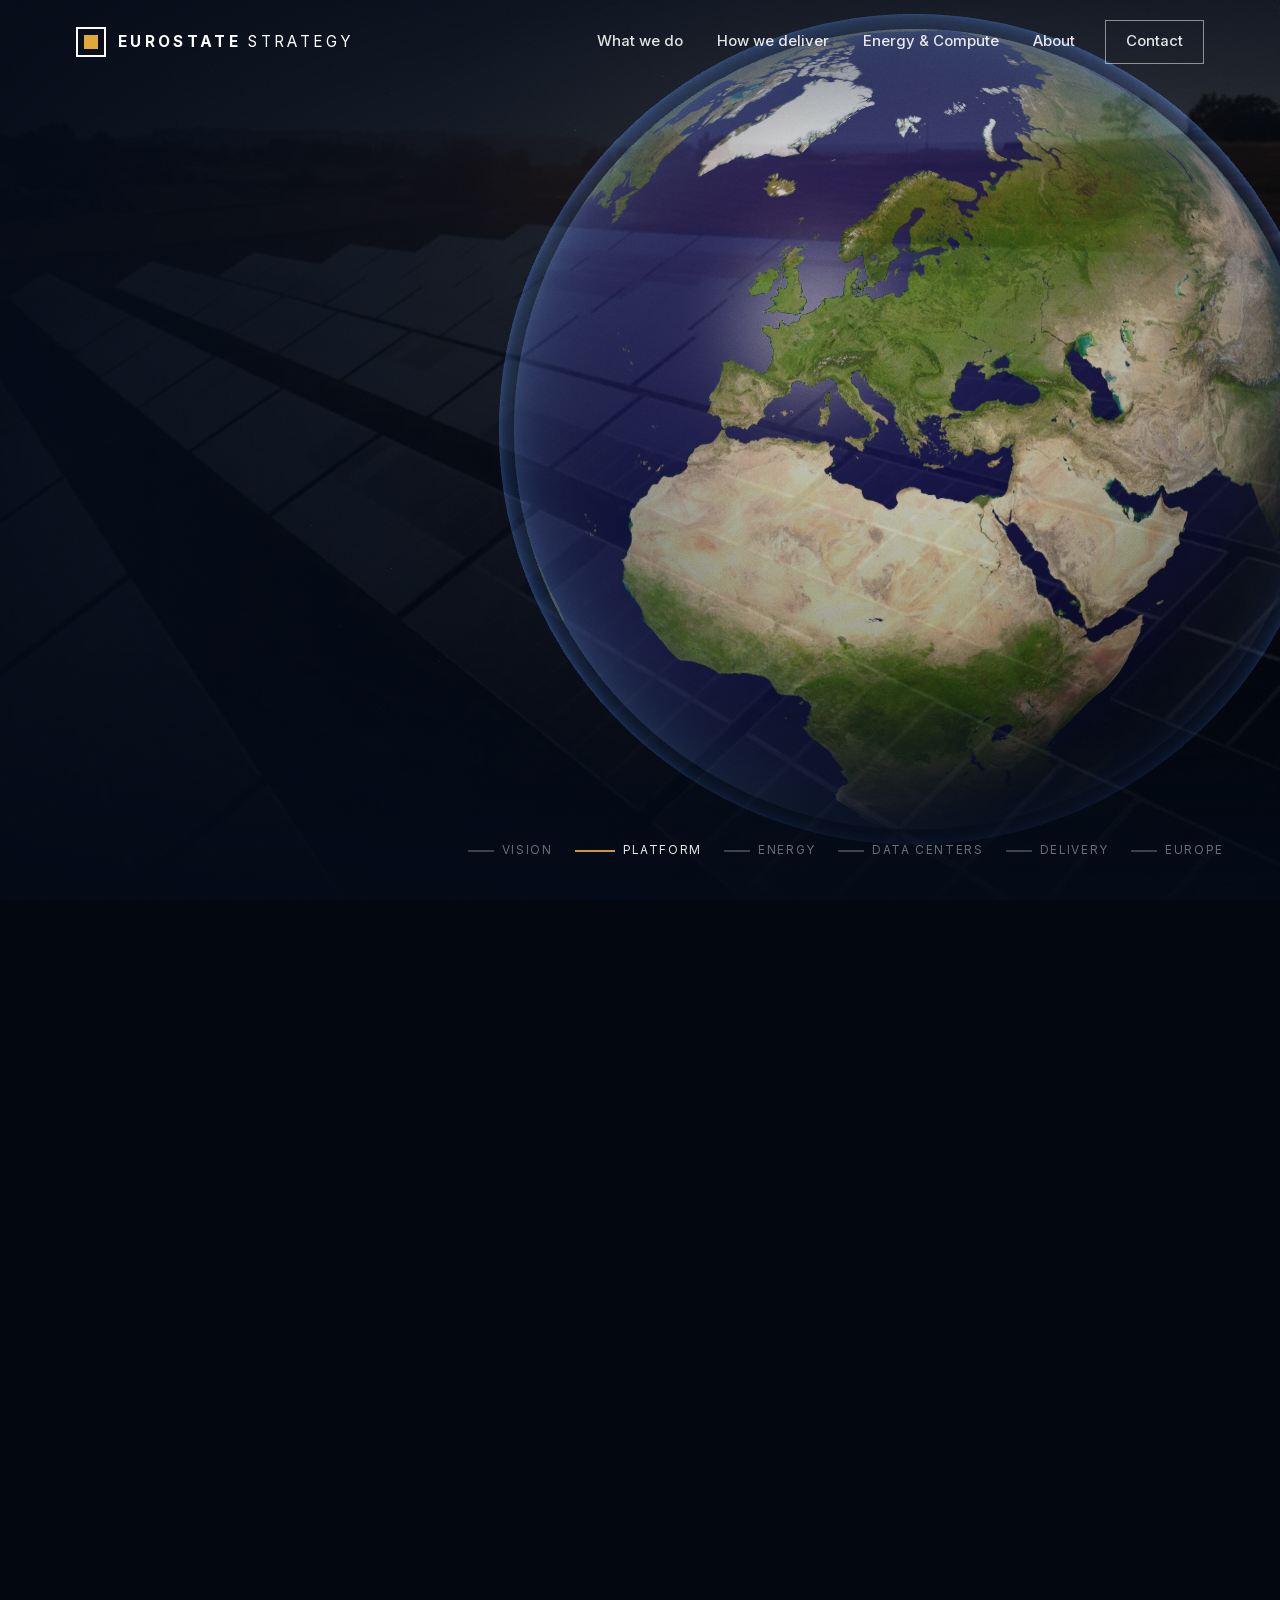
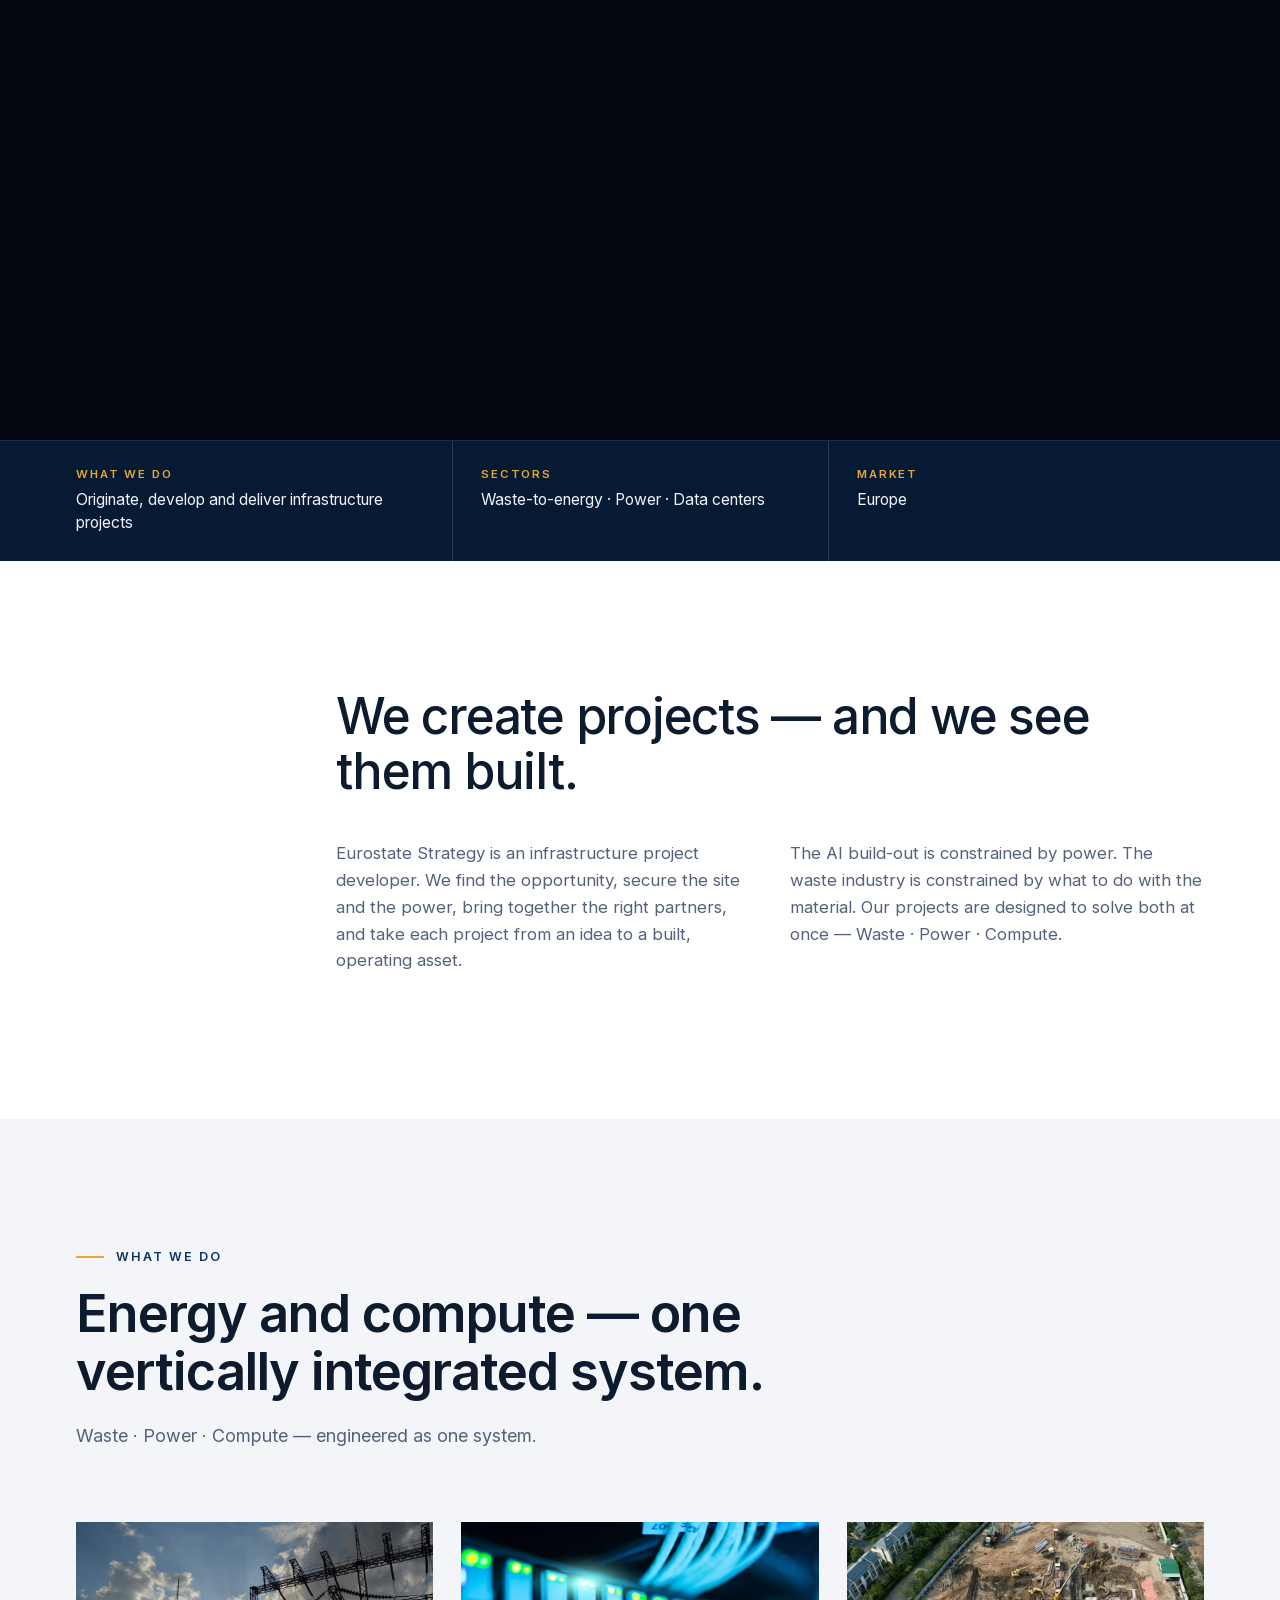
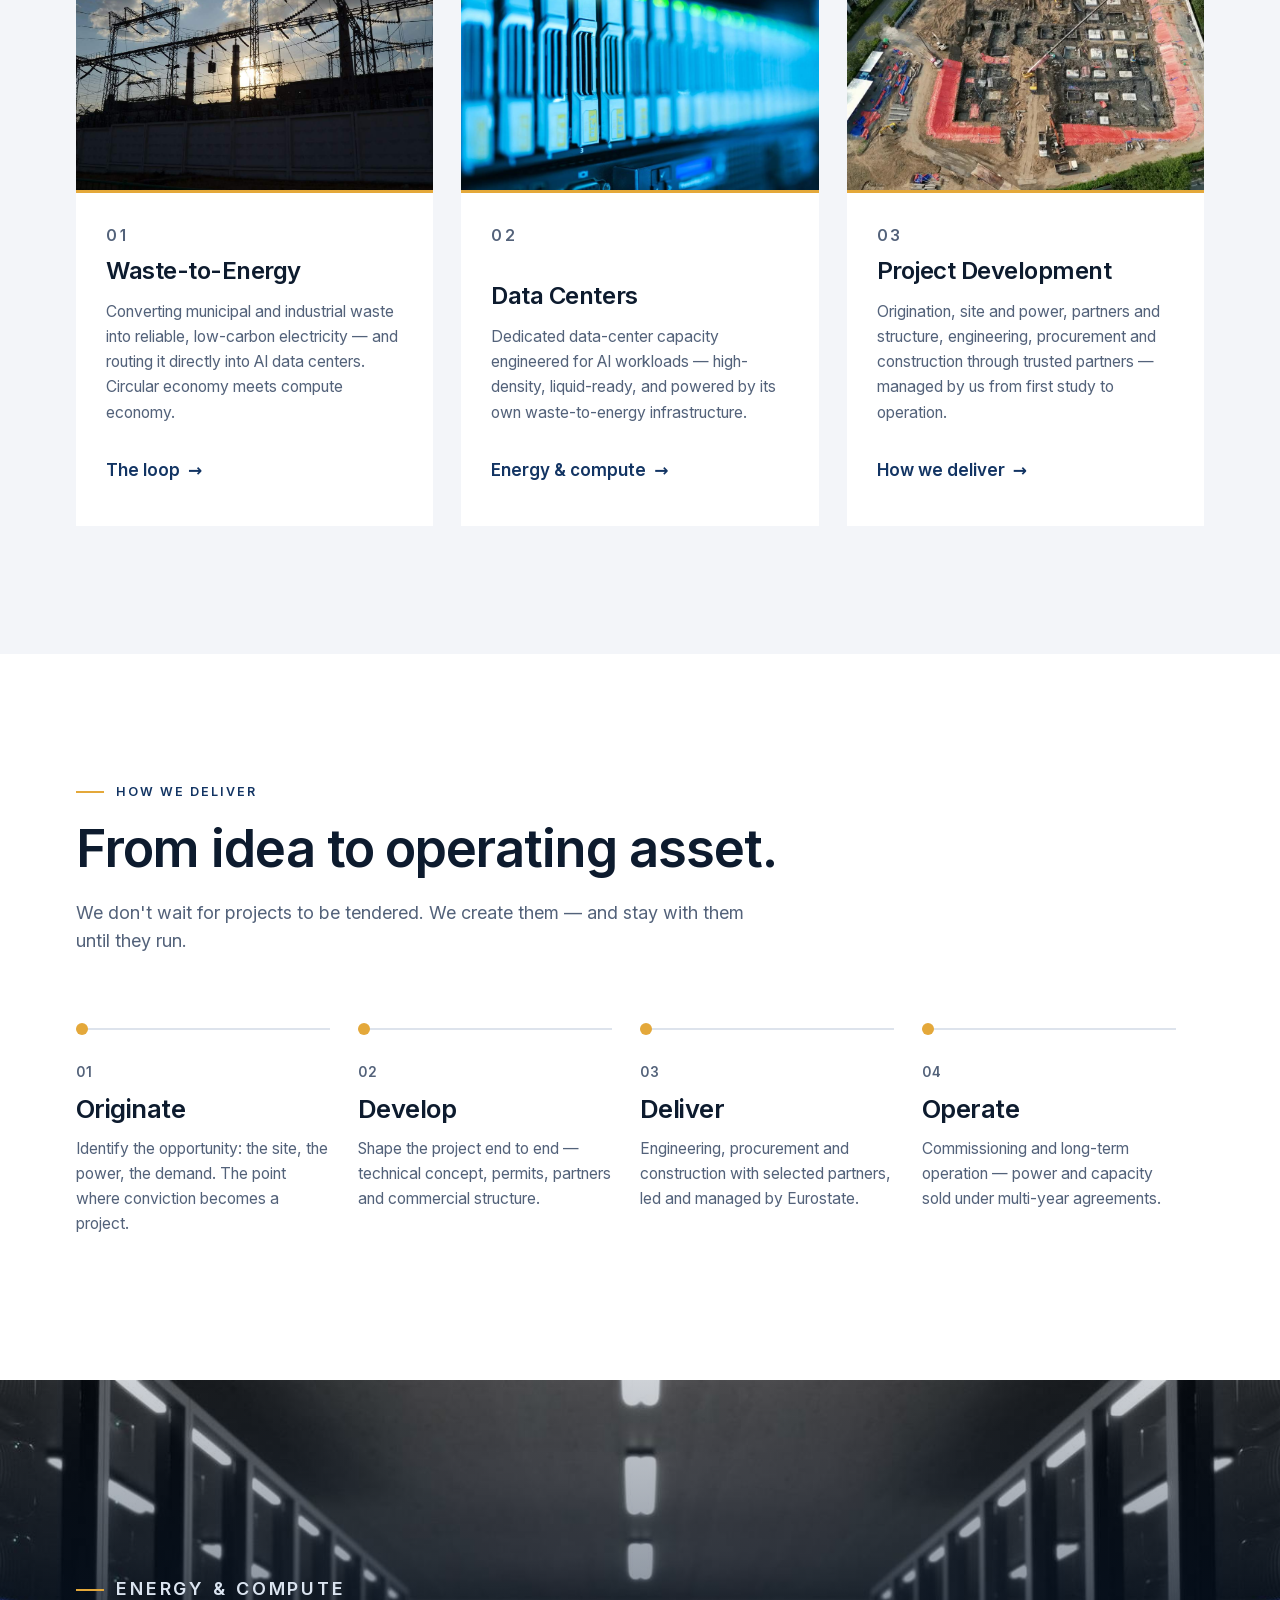
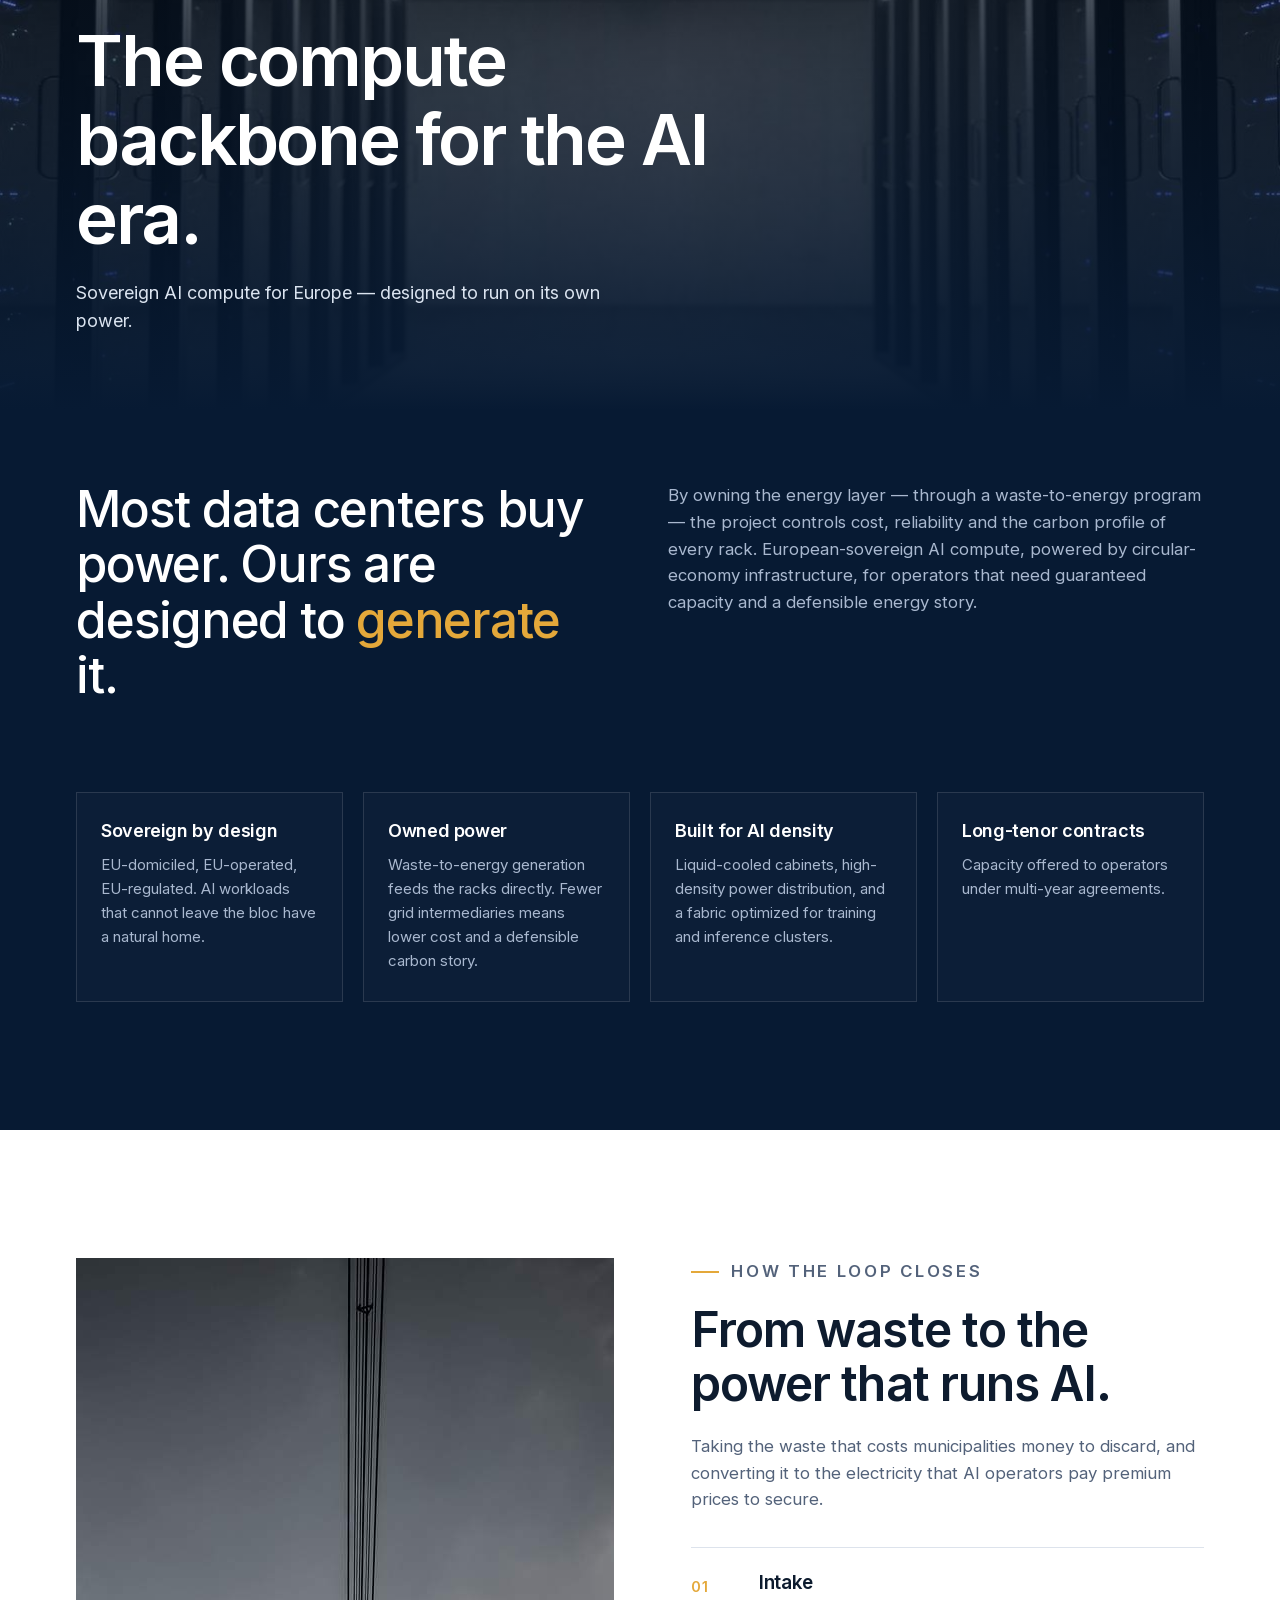
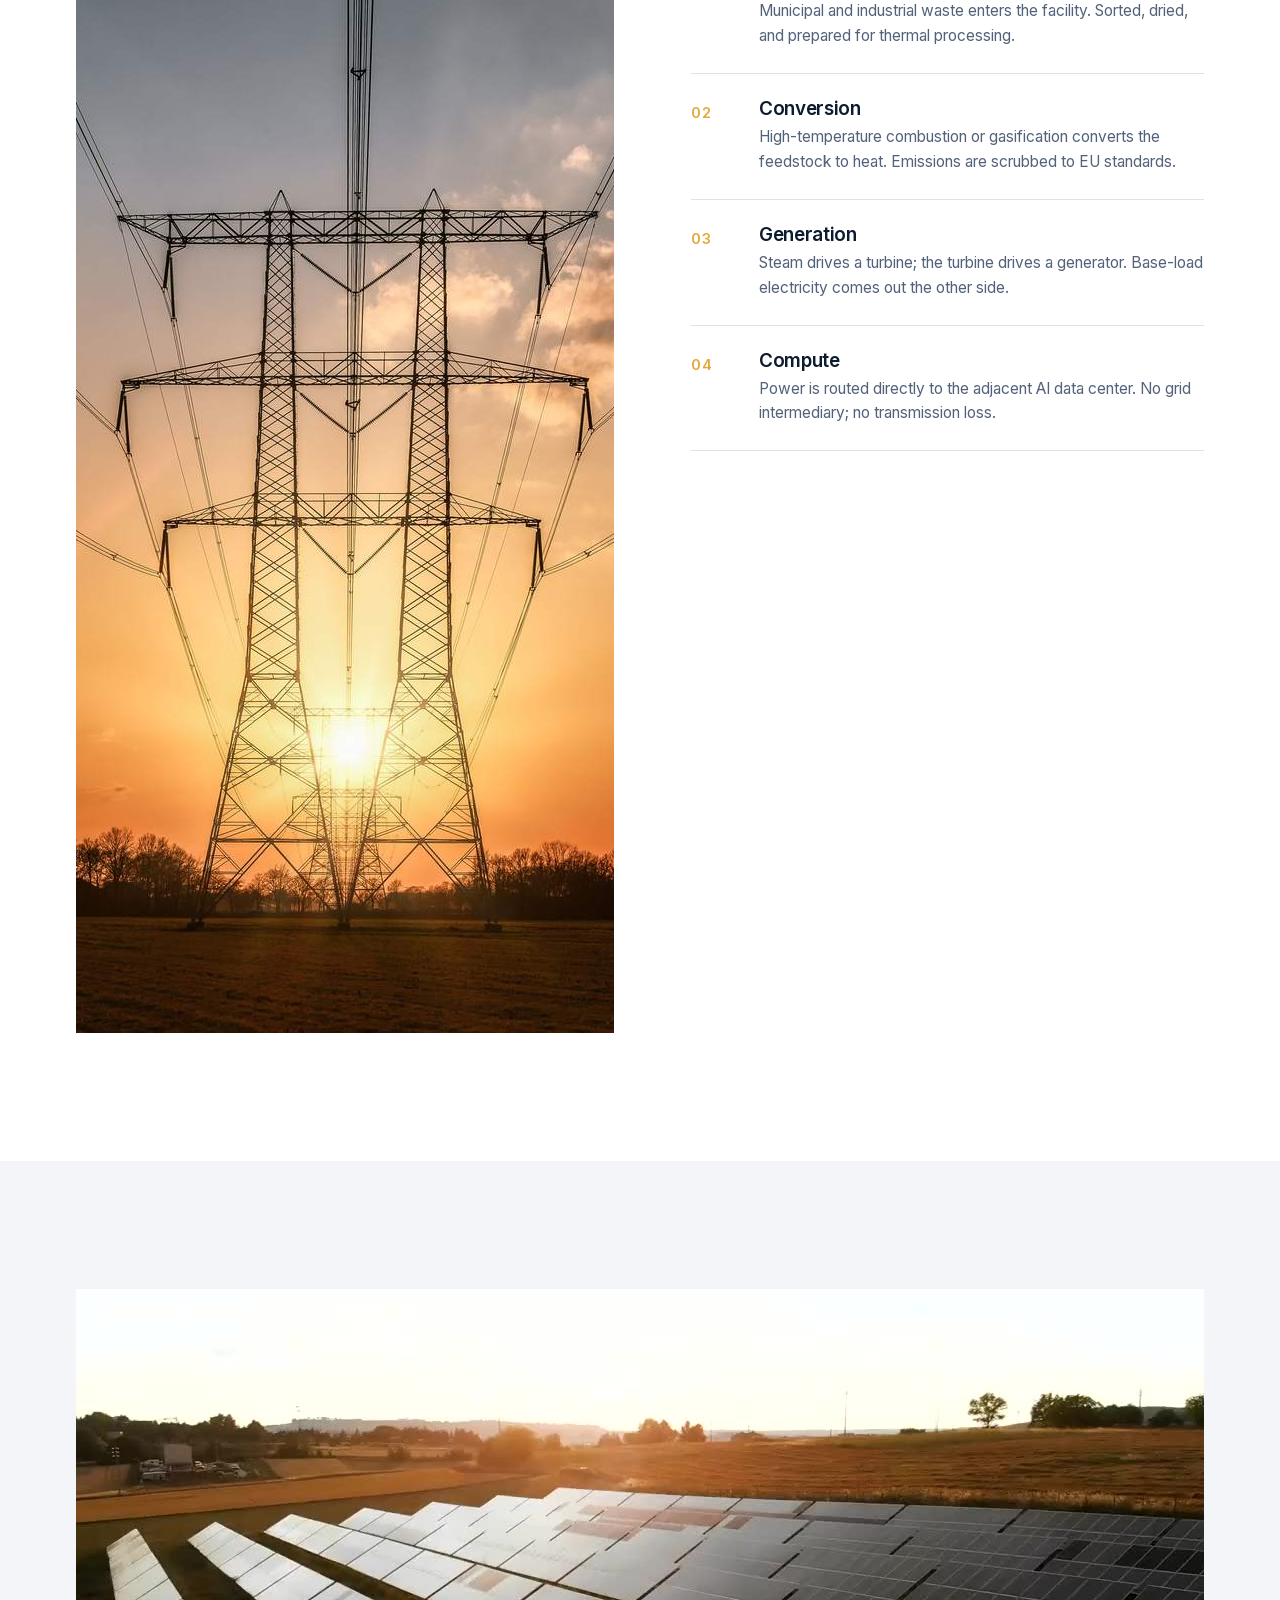
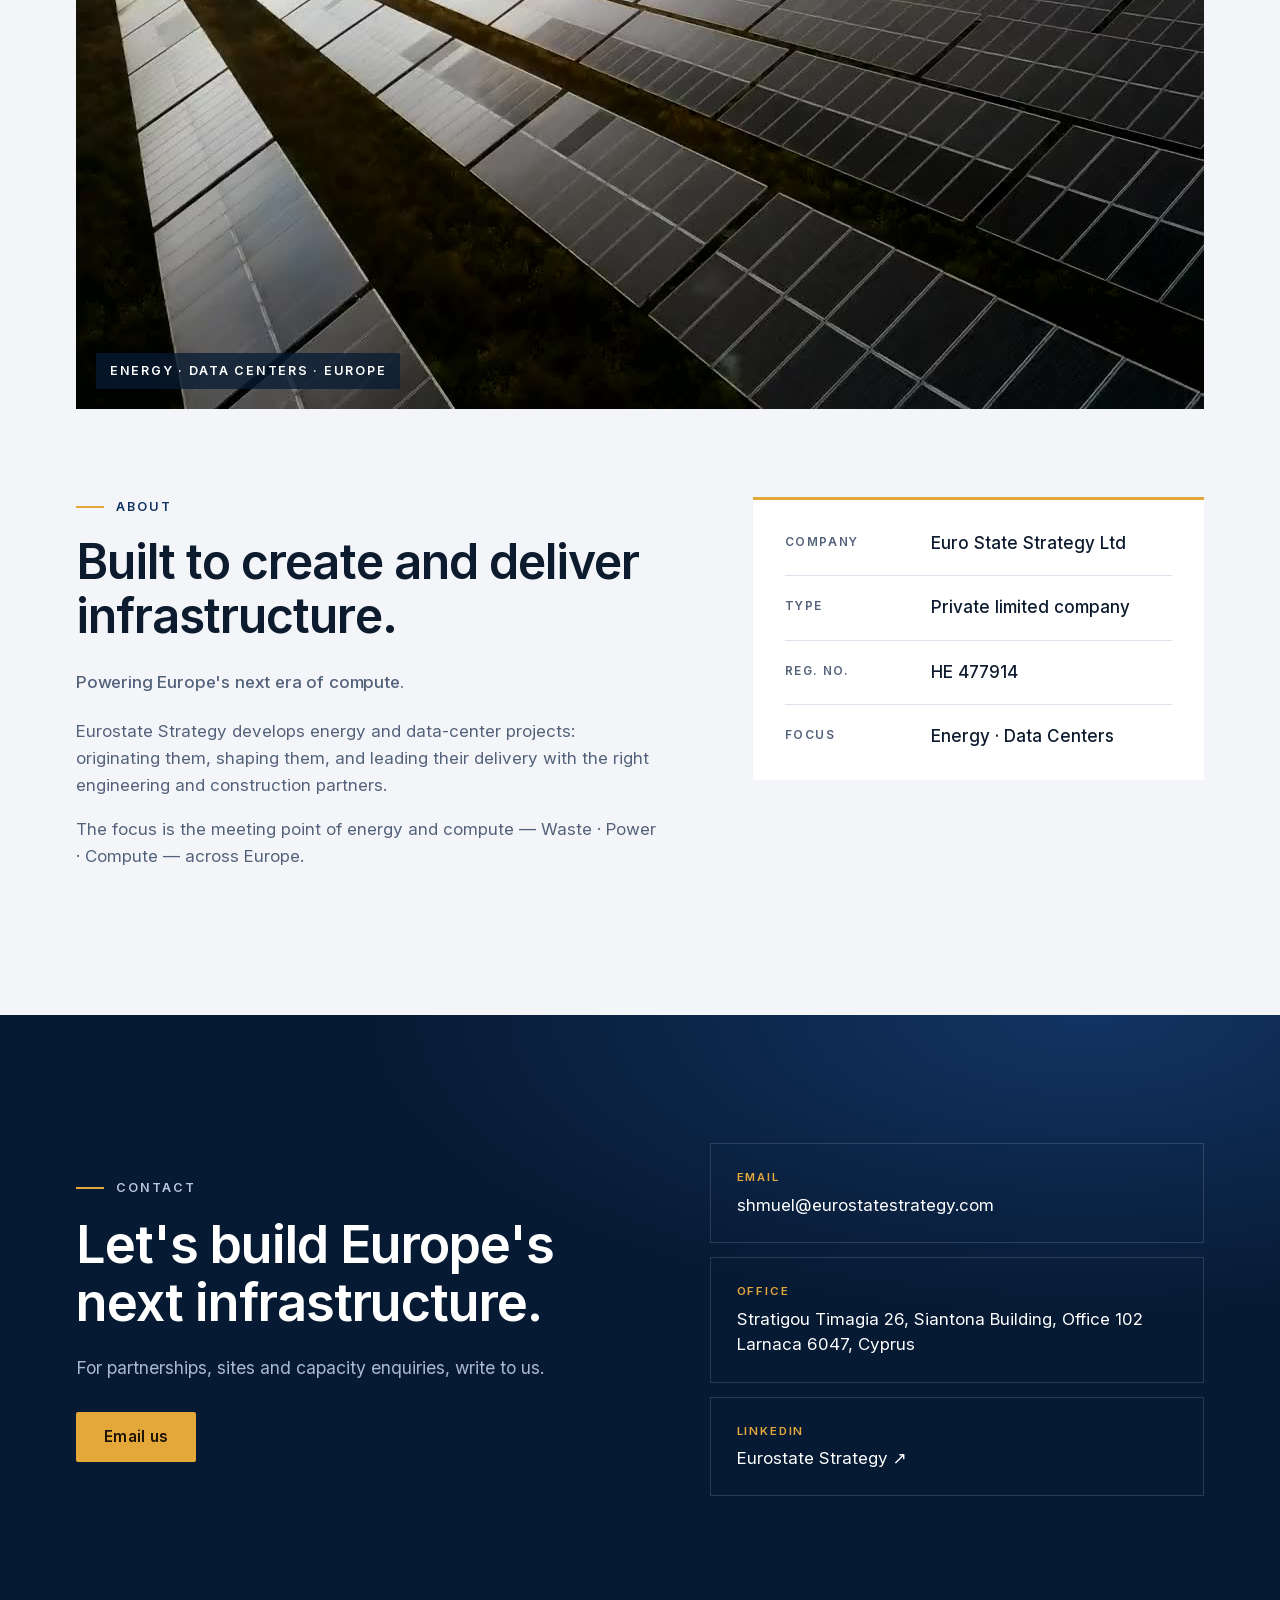
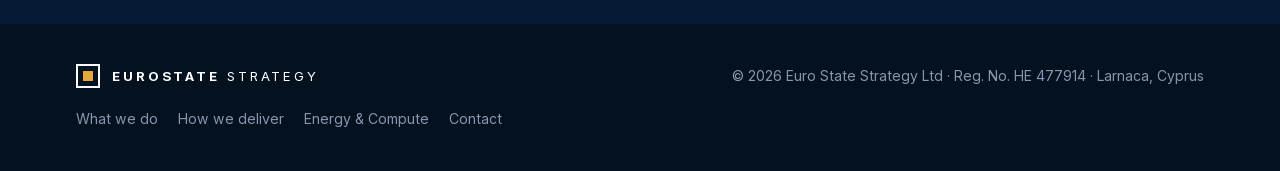
==== commit c8eee2ee: "Eurostate Strategy website v3.1 (static site for GitHub Pages, custom domain eurostatestrategy.com)" ====
--- a/index.html
+++ b/index.html
@@ -1,648 +1,316 @@
 <!doctype html>
 <html lang="en">
-  <head>
-    <meta charset="utf-8" />
-    <meta name="viewport" content="width=device-width, initial-scale=1, viewport-fit=cover" />
-    <title>Eurostate Strategy — AI Product Lab &amp; Venture Studio</title>
-    <meta name="description" content="Eurostate Strategy is a Cyprus-based AI Product Lab and Venture Studio. We turn high-conviction AI ideas into product companies, platforms, and commercial technology assets for global markets." />
-    <meta name="theme-color" content="#06080a" media="(prefers-color-scheme: dark)" />
-    <meta name="theme-color" content="#fafaf8" media="(prefers-color-scheme: light)" />
-    <meta name="color-scheme" content="dark light" />
-
-    <meta property="og:title" content="Eurostate Strategy — AI Product Lab &amp; Venture Studio" />
-    <meta property="og:description" content="AI products, platforms, and commercial technology assets built for market." />
-    <meta property="og:type" content="website" />
-    <meta property="og:url" content="https://eurostatestrategy.com/" />
-    <meta property="og:image" content="https://eurostatestrategy.com/og-image.png" />
-    <meta property="og:image:width" content="1200" />
-    <meta property="og:image:height" content="630" />
-    <meta name="twitter:card" content="summary_large_image" />
-    <meta name="twitter:title" content="Eurostate Strategy — AI Product Lab &amp; Venture Studio" />
-    <meta name="twitter:description" content="AI products, platforms, and commercial technology assets built for market." />
-
-    <link rel="canonical" href="https://eurostatestrategy.com/" />
-
-    <script>
-      (function () {
-        try {
-          var saved = localStorage.getItem("es-theme");
-          if (saved === "light" || saved === "dark") {
-            document.documentElement.setAttribute("data-theme", saved);
-          }
-        } catch (_) {}
-      })();
-    </script>
-
-    <link rel="preconnect" href="https://fonts.googleapis.com" />
-    <link rel="preconnect" href="https://fonts.gstatic.com" crossorigin />
-    <link
-      rel="stylesheet"
-      href="https://fonts.googleapis.com/css2?family=Google+Sans+Flex:opsz,wdth,wght@6..144,25..151,100..1000&family=JetBrains+Mono:wght@400;500&display=swap"
-    />
-    <link rel="stylesheet" href="./styles.css?v=1778619484" />
-
-    <script type="application/ld+json">
-    {
-      "@context": "https://schema.org",
-      "@type": "Organization",
-      "name": "Eurostate Strategy LTD",
-      "url": "https://eurostatestrategy.com/",
-      "logo": "https://eurostatestrategy.com/og-image.png",
-      "description": "Cyprus-based AI Product Lab and Venture Studio building AI product companies, platforms, and commercial technology assets for global markets.",
-      "address": { "@type": "PostalAddress", "addressCountry": "CY" },
-      "areaServed": "Worldwide",
-      "sameAs": ["https://www.linkedin.com/company/oqp-global/"]
-    }
-    </script>
-  </head>
-
-  <body>
-    <a class="skip-link" href="#top">Skip to content</a>
-    <div class="progress-bar" aria-hidden="true"><span></span></div>
-
-    <header class="site-header" data-header>
-      <a class="brand" href="#top" aria-label="Eurostate Strategy home">
-        <span class="brand-mark" aria-hidden="true">E</span>
-        <strong>Eurostate Strategy</strong>
-      </a>
-      <nav class="site-nav" id="site-nav" aria-label="Primary navigation">
-        <a href="#lab">Lab</a>
-        <a href="#architecture">Systems</a>
-        <a href="#stack">Stack</a>
-        <a href="./data-centers.html">Compute &amp; Energy</a>
-        <a href="#portfolio">Portfolio</a>
-      </nav>
-      <button class="nav-toggle" type="button" data-nav-toggle aria-controls="site-nav" aria-expanded="false" aria-label="Toggle navigation">
-          <span class="nav-toggle-bars" aria-hidden="true"></span>
-        </button>
-        <div class="header-tools">
-        <button class="theme-toggle" type="button" data-theme-toggle aria-label="Toggle theme" title="Toggle theme">
-          <svg class="icon-moon" viewBox="0 0 24 24" fill="none" stroke="currentColor" stroke-width="1.5" stroke-linecap="round" stroke-linejoin="round" aria-hidden="true">
-            <path d="M21 12.79A9 9 0 1 1 11.21 3a7 7 0 0 0 9.79 9.79z"/>
-          </svg>
-          <svg class="icon-sun" viewBox="0 0 24 24" fill="none" stroke="currentColor" stroke-width="1.5" stroke-linecap="round" stroke-linejoin="round" aria-hidden="true">
-            <circle cx="12" cy="12" r="4"/>
-            <path d="M12 2v2M12 20v2M4.93 4.93l1.41 1.41M17.66 17.66l1.41 1.41M2 12h2M20 12h2M4.93 19.07l1.41-1.41M17.66 6.34l1.41-1.41"/>
-          </svg>
-        </button>
-      </div>
-    </header>
-
-    <main id="top">
-      <!-- ============================ HERO ============================ -->
-      <section class="hero">
-        <canvas class="hero-canvas" id="heroCanvas" aria-hidden="true"></canvas>
-
-        <div class="hero-content">
-          <div class="hero-meta">
-            <div><span class="dot"></span> Active product lab</div>
-            <div>Cyprus &middot; Global</div>
-            <div>Index 01 / 06</div>
+<head>
+<meta charset="utf-8">
+<meta name="viewport" content="width=device-width, initial-scale=1, viewport-fit=cover">
+<title>Eurostate Strategy — Energy &amp; Data-Center Infrastructure for Europe</title>
+<meta name="description" content="Eurostate Strategy originates, develops and delivers energy and data-center infrastructure projects — from waste-to-energy power to high-density compute, for Europe.">
+<meta name="theme-color" content="#071a33">
+<meta property="og:title" content="Eurostate Strategy — Building Europe's next generation of energy and data-center infrastructure">
+<meta property="og:description" content="Energy and data-center infrastructure projects, from origination to operation.">
+<meta property="og:image" content="og.jpg">
+<meta property="og:type" content="website">
+<link rel="preload" href="assets/fonts/inter-latin.woff2" as="font" type="font/woff2" crossorigin>
+<link rel="preload" href="assets/video/hero.jpg" as="image">
+<link rel="stylesheet" href="styles.css">
+<script src="script.js" defer></script>
+<script type="module" src="stage.js"></script>
+<!--
+  POSITIONING (owner direction, Nov 3 2026): Eurostate Strategy creates and delivers projects — an infrastructure project developer
+  for energy and data centers. Not described as a contractor/EPC.
+  CONTENT SOURCES (nothing invented):
+  - Energy / compute / waste-to-energy wording: the previous Eurostate Strategy site (GitHub repo shmuelremax870-dot/eurostate-strategy-site,
+    index.html + data-centers.html, last push 2026-07-10) and the company's LinkedIn page (linkedin.com/company/eurostatestrategy).
+  - Company facts (name, Reg. No. HE 477914, registered office): Cyprus companies registry listings (i-cyprus.com/company/660374).
+  - Capability wording for origination / development / delivery is neutral positioning only; no projects, capacities, clients or dates are claimed.
+  FOOTAGE (real camera footage, free licences, no attribution required; credited here):
+  - assets/video/hero.*   — Mixkit #46623 "Aerial view of solar panels in a field at sunset" (mixkit.co/free-stock-video/aerial-view-of-solar-panels-in-a-field-at-sunset-46623/), Mixkit Stock Video Free License.
+  - assets/video/energy.* — Pexels video 4188245 "A drone shot of a nuclear power plant" (cooling towers at sunset) (pexels.com/video/4188245/), Pexels License. (Stock footage; not a Eurostate facility.)
+  - assets/video/build.*  — Pexels video 40486460 "Aerial view of construction site with heavy machinery" (pexels.com/video/40486460/), Pexels License. (Stock footage; not a Eurostate site.)
+  - assets/video/dc.*     — Mixkit #23219 "Long hallway in data center" (mixkit.co/free-stock-video/long-hallway-in-data-center-23219/), Mixkit Stock Video Free License.
+  EARTH: NASA Blue Marble "Whole world – land and oceans" (commons.wikimedia.org/wiki/File:Whole_world_-_land_and_oceans_12000.jpg, public domain);
+         NASA/NOAA "Earth's City Lights" DMSP 1994–95 (commons.wikimedia.org, public domain). three.js r170 (MIT).
+  IMAGE CREDITS:
+  - assets/img/compute-servers.jpg — Pexels photo 1148820, Pexels License.
+  - assets/img/band-datacenter.jpg — Pexels photo 325229, Pexels License.
+  - assets/img/energy-substation.jpg — Pexels photo 12809142, Pexels License.
+  - assets/img/energy-grid.jpg      — Pexels photo 7304225, Pexels License.
+  FONT: Inter (SIL Open Font License), self-hosted.
+-->
+</head>
+<body>
+<a class="skip" href="#main">Skip to content</a>
+
+<header class="site-header" id="top">
+  <div class="wrap header-inner">
+    <a class="brand" href="#top" aria-label="Eurostate Strategy — home">
+      <span class="brand-mark" aria-hidden="true"><span></span></span>
+      <span class="brand-text"><strong>EUROSTATE</strong> STRATEGY</span>
+    </a>
+    <nav class="nav" aria-label="Main">
+      <ul id="nav-list">
+        <li><a href="#what-we-do">What we do</a></li>
+        <li><a href="#approach">How we deliver</a></li>
+        <li><a href="#compute-energy">Energy &amp; Compute</a></li>
+        <li><a href="#about">About</a></li>
+        <li class="nav-cta"><a href="#contact">Contact</a></li>
+      </ul>
+    </nav>
+    <button class="menu-btn" type="button" aria-expanded="false" aria-controls="nav-list" aria-label="Open menu">
+      <span></span><span></span>
+    </button>
+  </div>
+</header>
+
+<main id="main">
+
+  <!-- HERO v2: real aerial footage + photographic Earth (stage.js). Without WebGL / with reduced motion: the opening frame and the first caption. -->
+  <section class="stage" id="stage" aria-labelledby="hero-title">
+    <div class="stage-sticky">
+      <img class="stage-poster" src="assets/video/hero.jpg" alt="" aria-hidden="true">
+      <canvas id="globe" aria-hidden="true"></canvas>
+      <div class="layer" data-layer="hero" aria-hidden="true"><video muted playsinline loop preload="none" poster="assets/video/hero.jpg"><source data-src="assets/video/hero.mp4" type="video/mp4"></video></div>
+      <div class="layer" data-layer="energy" aria-hidden="true"><video muted playsinline loop preload="none" poster="assets/video/energy.jpg"><source data-src="assets/video/energy.mp4" type="video/mp4"></video></div>
+      <div class="layer" data-layer="build" aria-hidden="true"><video muted playsinline loop preload="none" poster="assets/video/build.jpg"><source data-src="assets/video/build.mp4" type="video/mp4"></video></div>
+      <div class="layer" data-layer="dc" aria-hidden="true"><video muted playsinline loop preload="none" poster="assets/video/dc.jpg"><source data-src="assets/video/dc.mp4" type="video/mp4"></video></div>
+      <div class="stage-shade" aria-hidden="true"></div>
+      <div class="stage-grain" aria-hidden="true"></div>
+      <div class="wrap stage-captions">
+        <div class="cap cap-hero is-active" data-cap="0">
+          <p class="eyebrow"><span class="dot" aria-hidden="true"></span>Energy &amp; Data-Center Infrastructure · Europe</p>
+          <h1 id="hero-title">Building Europe's next generation of energy and <span class="nw">data-center</span> infrastructure.</h1>
+          <p class="hero-lede">Eurostate Strategy originates, develops and delivers the power and compute projects Europe's digital economy will run on.</p>
+          <div class="hero-actions">
+            <a class="btn btn-accent" href="#what-we-do">What we do</a>
+            <a class="btn btn-ghost" href="#contact">Get in touch</a>
           </div>
-
-          <h1>
-            Building <span class="accent">AI product</span> companies for global markets.
-          </h1>
-
-          <div class="hero-deck">
-            <p class="hero-lede">
-              Eurostate Strategy turns high-conviction AI ideas into product
-              companies, market-ready platforms, and commercial technology assets
-              designed to compete internationally.
-            </p>
-            <div class="hero-actions">
-              <a class="btn btn-primary" href="#portfolio">
-                Portfolio <span class="arrow">→</span>
-              </a>
-              <a class="btn" href="#architecture">
-                System overview
-              </a>
-            </div>
+        </div>
+        <div class="cap" data-cap="1">
+          <p class="cap-label">Waste · Power · Compute</p>
+          <h2 class="cap-title">Power. Compute. Delivered.</h2>
+          <p class="cap-text">Energy and data-center infrastructure, engineered as one integrated system.</p>
+        </div>
+        <div class="cap" data-cap="2">
+          <p class="cap-label">Energy</p>
+          <h2 class="cap-title">It starts with power.</h2>
+          <p class="cap-text">Base-load generation — from waste-to-energy to the next generation of clean power — built to feed the racks directly.</p>
+        </div>
+        <div class="cap" data-cap="3">
+          <p class="cap-label">Data centers</p>
+          <h2 class="cap-title">Then we put that power to work.</h2>
+          <p class="cap-text">Data centers engineered for AI density — high-density, liquid-ready, and designed to run on their own power.</p>
+        </div>
+        <div class="cap" data-cap="4">
+          <p class="cap-label">Originate · Develop · Deliver</p>
+          <h2 class="cap-title">We don't wait for projects. We create them.</h2>
+          <p class="cap-text">Site, power, partners, engineering and construction — every project led from the first study to an operating asset.</p>
+        </div>
+        <div class="cap" data-cap="5">
+          <p class="cap-label">Europe</p>
+          <h2 class="cap-title">Where Europe's energy meets its data.</h2>
+          <p class="cap-text">Powering Europe's next era of compute — Waste · Power · Compute, across the continent.</p>
+          <a class="btn btn-accent" href="#what-we-do">Explore</a>
+        </div>
+      </div>
+      <ol class="stage-ticks" aria-hidden="true">
+        <li data-tick class="on"><span></span>Vision</li>
+        <li data-tick><span></span>Platform</li>
+        <li data-tick><span></span>Energy</li>
+        <li data-tick><span></span>Data centers</li>
+        <li data-tick><span></span>Delivery</li>
+        <li data-tick><span></span>Europe</li>
+      </ol>
+      <div class="scroll-hint" aria-hidden="true"><span></span>Scroll</div>
+    </div>
+  </section>
+
+  <!-- FACTS STRIP -->
+  <section class="facts-band" aria-label="At a glance">
+    <div class="wrap facts-grid">
+      <div><span class="k">What we do</span><span class="v">Originate, develop and deliver infrastructure projects</span></div>
+      <div><span class="k">Sectors</span><span class="v">Waste-to-energy · Power · Data centers</span></div>
+      <div><span class="k">Market</span><span class="v">Europe</span></div>
+    </div>
+  </section>
+
+  <!-- INTRO -->
+  <section class="intro section" aria-labelledby="intro-title">
+    <div class="wrap intro-grid">
+      <p class="label reveal">01 — Project developer</p>
+      <div class="reveal">
+        <h2 id="intro-title" class="statement">We create projects — and we see them built.</h2>
+        <div class="two-col">
+          <p>Eurostate Strategy is an infrastructure project developer. We find the opportunity, secure the site and the power, bring together the right partners, and take each project from an idea to a built, operating asset.</p>
+          <p>The AI build-out is constrained by power. The waste industry is constrained by what to do with the material. Our projects are designed to solve both at once — Waste · Power · Compute.</p>
+        </div>
+      </div>
+    </div>
+  </section>
+
+  <!-- WHAT WE DO: three pillars -->
+  <section class="pillars section section-tint" id="what-we-do" aria-labelledby="wwd-title">
+    <div class="wrap">
+      <div class="section-head reveal">
+        <p class="label">What we do</p>
+        <h2 id="wwd-title">Energy and compute — one vertically integrated system.</h2>
+        <p class="sub">Waste · Power · Compute — engineered as one system.</p>
+      </div>
+      <div class="cards">
+        <article class="card reveal">
+          <div class="card-img"><img src="assets/img/energy-substation.jpg" alt="Electrical power substation at sunset" loading="lazy" width="1200" height="795"></div>
+          <div class="card-body">
+            <p class="card-kicker">01</p>
+            <h3>Waste-to-Energy</h3>
+            <p>Converting municipal and industrial waste into reliable, low-carbon electricity — and routing it directly into AI data centers. Circular economy meets compute economy.</p>
+            <a class="more" href="#loop">The loop <span aria-hidden="true">→</span></a>
           </div>
-
-          <dl class="hero-footnote">
-            <div>
-              <dt>Discipline</dt>
-              <dd>AI Product Lab &amp; Venture Studio</dd>
-            </div>
-            <div>
-              <dt>Scope</dt>
-              <dd>Commerce · Creator infrastructure · Vertical SaaS · Workflow engines</dd>
-            </div>
-            <div>
-              <dt>Ambition</dt>
-              <dd>Category leadership in AI-native product creation</dd>
-            </div>
-          </dl>
-        </div>
-      </section>
-
-      <!-- ============================ BRAND MARQUEE ============================ -->
-      <div class="brand-marquee" aria-hidden="true">
-        <div class="brand-marquee-track">
-          <span>AI Product Lab</span>
-          <span>Sovereign EU Compute</span>
-          <span>Vertically Integrated</span>
-          <span>Waste · Power · Compute · AI</span>
-          <span>Cyprus · Mediterranean · Global</span>
-          <span>Category Leadership</span>
-          <span>AI Product Lab</span>
-          <span>Sovereign EU Compute</span>
-          <span>Vertically Integrated</span>
-          <span>Waste · Power · Compute · AI</span>
-          <span>Cyprus · Mediterranean · Global</span>
-          <span>Category Leadership</span>
-        </div>
-      </div>
-
-      <!-- ============================ LAB ============================ -->
-      <section class="section container" id="lab">
-        <div class="editorial">
-          <aside class="editorial-aside">
-            <span class="kicker">01 — Product lab</span>
-          </aside>
-          <div>
-            <h2>A company built to create AI product ventures.</h2>
-            <div style="margin-top: clamp(2rem, 4vw, 3rem); display: grid; gap: var(--sp-5); max-width: 60ch;">
-              <p class="lede">
-                Eurostate Strategy develops AI products as durable commercial
-                assets. The company combines product strategy, AI system design,
-                platform development, ownership logic, and market rollout into one
-                operating engine.
-              </p>
-              <p class="lede">
-                The ambition is to build a portfolio of AI-native products that can
-                grow into category leaders across commerce, creator infrastructure,
-                workflow automation, and vertical software.
-              </p>
-            </div>
+        </article>
+        <article class="card reveal">
+          <div class="card-img"><img src="assets/img/compute-servers.jpg" alt="Server hardware with blue status lights" loading="lazy" width="1200" height="801"></div>
+          <div class="card-body">
+            <p class="card-kicker">02</p>
+            <h3>Data Centers</h3>
+            <p>Dedicated data-center capacity engineered for AI workloads — high-density, liquid-ready, and powered by its own waste-to-energy infrastructure.</p>
+            <a class="more" href="#compute-energy">Energy &amp; compute <span aria-hidden="true">→</span></a>
           </div>
-        </div>
-      </section>
-
-      <!-- ============================ ARCHITECTURE ============================ -->
-      <section class="section container" id="architecture">
-        <div class="editorial">
-          <aside class="editorial-aside">
-            <span class="kicker">02 — Technology architecture</span>
-          </aside>
-          <div>
-            <h2>An AI Product Operating System behind every venture.</h2>
-            <p class="lede" style="margin-top: clamp(1.5rem, 3vw, 2rem); color: var(--muted);">
-              Eurostate Strategy is structured around a repeatable product
-              system: opportunity intelligence, AI architecture, platform
-              engineering, brand packaging, launch infrastructure, and
-              commercial expansion.
-            </p>
-
-            <div class="architecture-switcher" role="tablist" aria-label="Architecture focus">
-              <button class="active" type="button" data-architecture-mode="intelligence" aria-pressed="true">Intelligence</button>
-              <button type="button" data-architecture-mode="architecture" aria-pressed="false">Architecture</button>
-              <button type="button" data-architecture-mode="product" aria-pressed="false">Productization</button>
-              <button type="button" data-architecture-mode="market" aria-pressed="false">Market Layer</button>
-            </div>
-
-            <div class="system-board">
-              <div class="system-stage" data-globe-stage>
-                <canvas id="globeCanvas" aria-label="Global signal intelligence visualization"></canvas>
-                <div class="system-meta">
-                  <span class="meta-label">Active layer</span>
-                  <strong data-arch-title>Signal Intelligence</strong>
-                  <small data-arch-copy>Market gap, category thesis, and demand surface.</small>
-                </div>
-                <div class="globe-readout globe-readout-primary" aria-live="polite">
-                  <span data-globe-status>WORLD MODEL / LIVE</span>
-                  <strong data-globe-region>Global signal network</strong>
-                </div>
-                <div class="globe-readout globe-readout-meta">
-                  <span data-globe-coordinates>MULTI-MARKET INTELLIGENCE GRID</span>
-                  <strong data-globe-routes>10 ACTIVE ROUTES</strong>
-                </div>
-                <div class="globe-orbit-key" aria-hidden="true">
-                  <span><i></i>Opportunity telemetry</span>
-                  <span><i></i>Product network</span>
-                </div>
-              </div>
-
-              <aside class="signal-panel">
-                <div class="signal-panel-header">
-                  <span>Lab signals</span>
-                  <strong>Venture readiness</strong>
-                </div>
-                <div class="signal-row active" data-signal-row style="--w: 0.86">
-                  <div class="signal-meta"><span>Commerce graph</span><b>86</b></div>
-                  <div><i></i></div>
-                </div>
-                <div class="signal-row" data-signal-row style="--w: 0.74">
-                  <div class="signal-meta"><span>Creator distribution</span><b>74</b></div>
-                  <div><i></i></div>
-                </div>
-                <div class="signal-row" data-signal-row style="--w: 0.81">
-                  <div class="signal-meta"><span>AI workflow depth</span><b>81</b></div>
-                  <div><i></i></div>
-                </div>
-                <div class="signal-row" data-signal-row style="--w: 0.69">
-                  <div class="signal-meta"><span>Market packaging</span><b>69</b></div>
-                  <div><i></i></div>
-                </div>
-                <div class="terminal-feed">
-                  <p><span>build</span>product thesis converted into platform map</p>
-                  <p><span>core</span>AI workflow layer connected to commerce logic</p>
-                  <p><span>market</span>product brand prepared for category entry</p>
-                </div>
-              </aside>
-            </div>
+        </article>
+        <article class="card reveal">
+          <div class="card-img"><img src="assets/video/build.jpg" alt="Aerial view of a large construction site" loading="lazy" width="1280" height="720"></div>
+          <div class="card-body">
+            <p class="card-kicker">03</p>
+            <h3>Project Development</h3>
+            <p>Origination, site and power, partners and structure, engineering, procurement and construction through trusted partners — managed by us from first study to operation.</p>
+            <a class="more" href="#approach">How we deliver <span aria-hidden="true">→</span></a>
           </div>
-        </div>
-      </section>
-
-      <!-- ============================ BUILD SCOPE ============================ -->
-      <section class="section container">
-        <div class="editorial">
-          <aside class="editorial-aside">
-            <span class="kicker">03 — Build scope</span>
-          </aside>
-          <div>
-            <h2>AI infrastructure shaped into real products.</h2>
-            <p class="lede" style="margin-top: clamp(1.5rem, 3vw, 2rem); color: var(--muted); max-width: 60ch;">
-              Each capability is a building block of a global AI product
-              company — engineered as commercial infrastructure, not
-              feature work.
-            </p>
-
-            <div class="row-grid">
-              <article class="row-item">
-                <span class="row-item-num">01</span>
-                <div>
-                  <h3>AI commerce platforms</h3>
-                  <p>Commerce infrastructure connecting AI systems, creator-led reach, product discovery, and transaction flows into one operating surface.</p>
-                  <ul>
-                    <li>Commerce intelligence</li>
-                    <li>Creator distribution layer</li>
-                    <li>Product discovery logic</li>
-                  </ul>
-                </div>
-              </article>
-              <article class="row-item">
-                <span class="row-item-num">02</span>
-                <div>
-                  <h3>Creator economy systems</h3>
-                  <p>Product layers for creators, brands, audiences, monetization, attribution, and repeatable platform operations.</p>
-                  <ul>
-                    <li>Audience activation</li>
-                    <li>Attribution workflow</li>
-                    <li>Brand operating tools</li>
-                  </ul>
-                </div>
-              </article>
-              <article class="row-item">
-                <span class="row-item-num">03</span>
-                <div>
-                  <h3>Vertical SaaS products</h3>
-                  <p>Focused software for markets where AI can compress work, improve decisions, and create new operating models.</p>
-                  <ul>
-                    <li>Workflow compression</li>
-                    <li>Decision automation</li>
-                    <li>Vertical product surfaces</li>
-                  </ul>
-                </div>
-              </article>
-              <article class="row-item">
-                <span class="row-item-num">04</span>
-                <div>
-                  <h3>AI workflow engines</h3>
-                  <p>Automation systems that turn complex business processes into scalable AI-enabled software products.</p>
-                  <ul>
-                    <li>Agentic operations</li>
-                    <li>System orchestration</li>
-                    <li>Execution dashboards</li>
-                  </ul>
-                </div>
-              </article>
-            </div>
-          </div>
-        </div>
-      </section>
-
-      <!-- ============================ MODEL ============================ -->
-      <section class="section container" id="model">
-        <div class="editorial">
-          <aside class="editorial-aside">
-            <span class="kicker">04 — Operating model</span>
-          </aside>
-          <div>
-            <h2>A venture studio engine for global AI products.</h2>
-            <p class="lede" style="margin-top: clamp(1.5rem, 3vw, 2rem); color: var(--muted); max-width: 60ch;">
-              Each venture starts with a market signal, becomes a product
-              architecture, moves into platform execution, and is packaged
-              for commercial expansion.
-            </p>
-
-            <ol class="timeline" aria-label="Studio model steps">
-              <li class="timeline-step">
-                <span class="step-num">01</span>
-                <h3>Thesis</h3>
-                <p>Market signal, category potential, and product thesis. The point where conviction becomes architecture.</p>
-              </li>
-              <li class="timeline-step">
-                <span class="step-num">02</span>
-                <h3>Architect</h3>
-                <p>AI system, product surface, workflow, and platform model. The product is shaped end-to-end before code.</p>
-              </li>
-              <li class="timeline-step">
-                <span class="step-num">03</span>
-                <h3>Build</h3>
-                <p>Production platform, operating layer, and launch assets. Ship a real product, not a prototype.</p>
-              </li>
-              <li class="timeline-step">
-                <span class="step-num">04</span>
-                <h3>Scale</h3>
-                <p>Commercial path, market packaging, and global expansion. Position as a category-defining asset.</p>
-              </li>
-            </ol>
-          </div>
-        </div>
-      </section>
-
-      <!-- ============================ DATA CENTERS PREVIEW ============================ -->
-      <section class="section container" id="stack">
-        <div class="editorial">
-          <aside class="editorial-aside">
-            <span class="kicker">04 — Compute</span>
-          </aside>
-          <div>
-            <h2>The compute backbone for the AI era.</h2>
-            <p class="lede" style="margin-top: clamp(1.5rem, 3vw, 2rem); color: var(--muted); max-width: 60ch;">
-              We are building dedicated data center capacity engineered for AI
-              workloads — high-density, liquid-ready, and powered by our own
-              waste-to-energy infrastructure. The ambition is to lead the
-              category for sovereign AI compute in the Mediterranean and EU.
-            </p>
-
-            <div class="pillar-preview">
-              <div class="pillar-preview-visual" aria-hidden="true">
-                <svg viewBox="0 0 360 200" preserveAspectRatio="xMidYMid meet">
-                  <defs>
-                    <pattern id="prev-dc-grid" width="40" height="22" patternUnits="userSpaceOnUse" patternTransform="skewX(-30)">
-                      <path d="M 40 0 L 0 0 0 22" fill="none" stroke="var(--line)" stroke-width="0.5"/>
-                    </pattern>
-                  </defs>
-                  <rect x="0" y="100" width="360" height="100" fill="url(#prev-dc-grid)" opacity="0.4"/>
-                  <!-- Small rack cluster preview -->
-                  <g>
-                    <!-- Rack 1 -->
-                    <polygon points="60,90 110,72 160,90 110,108" fill="rgba(20,38,28,0.9)" stroke="var(--line-strong)" stroke-width="0.8"/>
-                    <polygon points="60,90 60,150 110,168 110,108" fill="rgba(10,22,16,0.94)" stroke="var(--line-strong)" stroke-width="0.8"/>
-                    <polygon points="160,90 160,150 110,168 110,108" fill="rgba(6,14,10,0.96)" stroke="var(--line-strong)" stroke-width="0.8"/>
-                    <rect x="80" y="83" width="3" height="3" fill="var(--accent)" opacity="0.9"><animate attributeName="opacity" values="0.3;1;0.3" dur="1.4s" repeatCount="indefinite"/></rect>
-                    <rect x="100" y="80" width="3" height="3" fill="var(--accent)" opacity="0.6"><animate attributeName="opacity" values="0.7;0.2;0.7" dur="1.6s" repeatCount="indefinite"/></rect>
-                    <rect x="120" y="83" width="3" height="3" fill="var(--accent)" opacity="0.8"><animate attributeName="opacity" values="0.4;1;0.4" dur="1.8s" repeatCount="indefinite"/></rect>
-                  </g>
-                  <g>
-                    <!-- Rack 2 -->
-                    <polygon points="200,90 250,72 300,90 250,108" fill="rgba(20,38,28,0.9)" stroke="var(--line-strong)" stroke-width="0.8"/>
-                    <polygon points="200,90 200,150 250,168 250,108" fill="rgba(10,22,16,0.94)" stroke="var(--line-strong)" stroke-width="0.8"/>
-                    <polygon points="300,90 300,150 250,168 250,108" fill="rgba(6,14,10,0.96)" stroke="var(--line-strong)" stroke-width="0.8"/>
-                    <rect x="220" y="83" width="3" height="3" fill="var(--accent)" opacity="0.8"><animate attributeName="opacity" values="0.5;1;0.5" dur="1.5s" repeatCount="indefinite"/></rect>
-                    <rect x="240" y="80" width="3" height="3" fill="var(--accent)" opacity="0.9"><animate attributeName="opacity" values="0.3;0.9;0.3" dur="2s" repeatCount="indefinite"/></rect>
-                    <rect x="260" y="83" width="3" height="3" fill="var(--accent)" opacity="0.7"><animate attributeName="opacity" values="0.6;0.2;0.6" dur="1.3s" repeatCount="indefinite"/></rect>
-                  </g>
-                  <text x="20" y="30" style="font-family: var(--font-mono); font-size: 10px; letter-spacing: 0.08em; fill: var(--muted);">FLOOR 01 · ZONE A</text>
-                  <text x="20" y="44" style="font-family: var(--font-mono); font-size: 9px; fill: var(--soft);">HIGH-DENSITY AI COMPUTE</text>
-                </svg>
-              </div>
-              <a class="btn btn-primary" href="./data-centers.html">
-                Explore Data Centers <span class="arrow">→</span>
-              </a>
-            </div>
-          </div>
-        </div>
-      </section>
-
-      <!-- ============================ WASTE-TO-ENERGY PREVIEW ============================ -->
-      <section class="section container">
-        <div class="editorial">
-          <aside class="editorial-aside">
-            <span class="kicker">05 — Energy</span>
-          </aside>
-          <div>
-            <h2>From waste to the power that runs AI.</h2>
-            <p class="lede" style="margin-top: clamp(1.5rem, 3vw, 2rem); color: var(--muted); max-width: 60ch;">
-              We convert municipal and industrial waste into reliable, low-carbon
-              electricity and route it directly into our AI data centers.
-              Circular economy meets compute economy: the trash of one system
-              becomes the foundation of the next.
-            </p>
-
-            <div class="pillar-preview">
-              <div class="pillar-preview-visual" aria-hidden="true">
-                <svg viewBox="0 0 360 200" preserveAspectRatio="xMidYMid meet">
-                  <defs>
-                    <pattern id="prev-we-grid" width="40" height="22" patternUnits="userSpaceOnUse" patternTransform="skewX(-30)">
-                      <path d="M 40 0 L 0 0 0 22" fill="none" stroke="var(--line)" stroke-width="0.5"/>
-                    </pattern>
-                  </defs>
-                  <rect x="0" y="100" width="360" height="100" fill="url(#prev-we-grid)" opacity="0.4"/>
-                  <!-- 3 mini units -->
-                  <g transform="translate(20, 80)">
-                    <polygon points="0,20 30,5 60,20 30,35" fill="rgba(28,50,38,0.95)" stroke="var(--line-strong)" stroke-width="0.8"/>
-                    <polygon points="0,20 0,70 30,85 30,35" fill="rgba(14,28,20,0.96)" stroke="var(--line-strong)" stroke-width="0.8"/>
-                    <polygon points="60,20 60,70 30,85 30,35" fill="rgba(8,18,12,0.97)" stroke="var(--line-strong)" stroke-width="0.8"/>
-                  </g>
-                  <text x="50" y="180" style="font-family: var(--font-mono); font-size: 8px; letter-spacing: 0.06em; fill: var(--muted); text-anchor: middle;">INTAKE</text>
-
-                  <path d="M 90 105 C 110 105, 120 100, 140 102" stroke="var(--accent)" stroke-width="1.4" fill="none" stroke-dasharray="3 5">
-                    <animate attributeName="stroke-dashoffset" values="0;-8" dur="1.2s" repeatCount="indefinite"/>
-                  </path>
-
-                  <g transform="translate(140, 70)">
-                    <polygon points="0,25 35,7 70,25 35,43" fill="rgba(64,50,30,0.95)" stroke="var(--line-strong)" stroke-width="0.8"/>
-                    <polygon points="0,25 0,85 35,103 35,43" fill="rgba(40,30,18,0.96)" stroke="var(--line-strong)" stroke-width="0.8"/>
-                    <polygon points="70,25 70,85 35,103 35,43" fill="rgba(28,20,12,0.97)" stroke="var(--line-strong)" stroke-width="0.8"/>
-                  </g>
-                  <text x="175" y="180" style="font-family: var(--font-mono); font-size: 8px; letter-spacing: 0.06em; fill: var(--muted); text-anchor: middle;">COMBUSTION</text>
-
-                  <path d="M 220 105 C 240 105, 250 100, 270 102" stroke="var(--accent-2)" stroke-width="1.4" fill="none" stroke-dasharray="3 5">
-                    <animate attributeName="stroke-dashoffset" values="0;-8" dur="0.9s" repeatCount="indefinite"/>
-                  </path>
-
-                  <g transform="translate(270, 80)">
-                    <polygon points="0,20 30,5 60,20 30,35" fill="rgba(34,64,50,0.95)" stroke="var(--line-strong)" stroke-width="0.8"/>
-                    <polygon points="0,20 0,70 30,85 30,35" fill="rgba(18,38,28,0.96)" stroke="var(--line-strong)" stroke-width="0.8"/>
-                    <polygon points="60,20 60,70 30,85 30,35" fill="rgba(10,24,18,0.97)" stroke="var(--line-strong)" stroke-width="0.8"/>
-                  </g>
-                  <text x="300" y="180" style="font-family: var(--font-mono); font-size: 8px; letter-spacing: 0.06em; fill: var(--muted); text-anchor: middle;">TURBINE</text>
-
-                  <path d="M 340 105 L 358 105" stroke="var(--accent)" stroke-width="1.4" fill="none" stroke-dasharray="3 5">
-                    <animate attributeName="stroke-dashoffset" values="0;-8" dur="0.8s" repeatCount="indefinite"/>
-                  </path>
-
-                  <text x="20" y="30" style="font-family: var(--font-mono); font-size: 10px; letter-spacing: 0.08em; fill: var(--muted);">EUROSTATE WTE · UNIT 01</text>
-                  <text x="20" y="44" style="font-family: var(--font-mono); font-size: 9px; fill: var(--soft);">CIRCULAR INFRASTRUCTURE</text>
-                </svg>
-              </div>
-              <a class="btn btn-primary" href="./data-centers.html#farm">
-                Explore the loop <span class="arrow">→</span>
-              </a>
-            </div>
-          </div>
-        </div>
-      </section>
-
-      <!-- ============================ PORTFOLIO ============================ -->
-      <section class="section container" id="portfolio">
-        <div class="editorial">
-          <aside class="editorial-aside">
-            <span class="kicker">05 — Portfolio</span>
-          </aside>
-          <div>
-            <h2>Products under Eurostate Strategy.</h2>
-            <p class="lede" style="margin-top: clamp(1.5rem, 3vw, 2rem); color: var(--muted); max-width: 60ch;">
-              The portfolio is built around product ecosystems with room to
-              become larger technology companies — starting with AI commerce
-              and modern launch infrastructure.
-            </p>
-
-            <div class="portfolio-grid">
-              <article class="portfolio-card is-active" data-product="influemint" tabindex="0">
-                <div class="portfolio-card-top">
-                  <span>AI commerce platform</span>
-                  <strong>Active</strong>
-                </div>
-                <h3>InflueMint</h3>
-                <p>An AI commerce and influencer commerce platform connecting creator-led distribution, product discovery, and intelligent commerce infrastructure.</p>
-                <div class="tag-row">
-                  <span>AI Commerce</span>
-                  <span>Influencer Commerce</span>
-                  <span>Creator Economy</span>
-                </div>
-              </article>
-
-              <article class="portfolio-card" data-product="studio-rocket" tabindex="0">
-                <div class="portfolio-card-top">
-                  <span>AI product brand</span>
-                  <strong>Building</strong>
-                </div>
-                <h3>Studio Rocket</h3>
-                <p>A product and launch infrastructure brand for building, packaging, and bringing modern digital products and AI-enabled business systems to market.</p>
-                <div class="tag-row">
-                  <span>Product Studio</span>
-                  <span>AI Systems</span>
-                  <span>Launch Infrastructure</span>
-                </div>
-              </article>
-            </div>
-
-            <div class="portfolio-detail" aria-live="polite">
-              <span class="kicker">Selected product</span>
-              <dl>
-                <div>
-                  <dt>Category</dt>
-                  <dd data-detail-category>AI Commerce Platform</dd>
-                </div>
-                <div>
-                  <dt>Role</dt>
-                  <dd data-detail-role>Product ecosystem</dd>
-                </div>
-                <div>
-                  <dt>Disclosure</dt>
-                  <dd>Public overview only</dd>
-                </div>
-              </dl>
-            </div>
-          </div>
-        </div>
-      </section>
-
-      <!-- ============================ ENGINE ============================ -->
-      <section class="section container" id="engine">
-        <div class="editorial">
-          <aside class="editorial-aside">
-            <span class="kicker">06 — Product engine</span>
-          </aside>
-          <div>
-            <h2>From AI idea to market-ready product.</h2>
-            <p class="lede" style="margin-top: clamp(1.5rem, 3vw, 2rem); color: var(--muted); max-width: 60ch;">
-              The studio engine compresses opportunity, architecture, product,
-              and market into one continuous build motion.
-            </p>
-
-            <div class="row-grid">
-              <article class="row-item">
-                <span class="row-item-num">01</span>
-                <div>
-                  <h3>Opportunity</h3>
-                  <p>Identify markets where AI can create a new product category or operating advantage.</p>
-                </div>
-              </article>
-              <article class="row-item">
-                <span class="row-item-num">02</span>
-                <div>
-                  <h3>Architecture</h3>
-                  <p>Define the AI layer, product experience, data flows, and commercial surface.</p>
-                </div>
-              </article>
-              <article class="row-item">
-                <span class="row-item-num">03</span>
-                <div>
-                  <h3>Product</h3>
-                  <p>Build a platform with a real user journey, workflow, brand, and launch structure.</p>
-                </div>
-              </article>
-              <article class="row-item">
-                <span class="row-item-num">04</span>
-                <div>
-                  <h3>Market</h3>
-                  <p>Prepare the product for launch, licensing, expansion, and long-term market position.</p>
-                </div>
-              </article>
-            </div>
-          </div>
-        </div>
-      </section>
-
-      <!-- ============================ COMMERCIALIZATION ============================ -->
-      <section class="section container">
-        <div class="editorial">
-          <aside class="editorial-aside">
-            <span class="kicker">07 — Commercialization</span>
-          </aside>
-          <div class="statement">
-            <h2>Built to become global technology assets.</h2>
-            <p>
-              Eurostate Strategy creates AI products with clear
-              commercialization paths: platform ownership, licensing
-              structures, venture participation, product rollout, category
-              expansion, and long-term market development.
-            </p>
-          </div>
-        </div>
-      </section>
-
-      <!-- ============================ CLOSING ============================ -->
-      <section class="section container">
-        <div class="closing">
-          <span class="kicker">Closing</span>
-          <h2>Building toward global leadership in AI product creation.</h2>
-          <p>
-            The company exists to create, own, and commercialize AI products
-            that can compete internationally and define the next generation of
-            AI-native product companies.
-          </p>
-        </div>
-      </section>
-    </main>
-
-    <footer class="site-footer">
-      <span>Eurostate Strategy LTD</span>
-      <span>Cyprus</span>
-      <span>AI Compute · Energy · Product Lab</span>
-      <span><a href="https://www.linkedin.com/company/oqp-global/" data-linkedin target="_blank" rel="noopener noreferrer" aria-label="OQP Global on LinkedIn (opens in a new tab)" style="color: var(--accent);">LinkedIn ↗</a></span>
-    </footer>
-
-    <script src="./script.js?v=1778619484" defer></script>
-
-    <script type="module" src="./globe.js?v=20260710"></script>
-
-  </body>
+        </article>
+      </div>
+    </div>
+  </section>
+
+  <!-- HOW WE DELIVER -->
+  <section class="model section" id="approach" aria-labelledby="model-title">
+    <div class="wrap">
+      <div class="section-head reveal">
+        <p class="label">How we deliver</p>
+        <h2 id="model-title">From idea to operating asset.</h2>
+        <p class="sub">We don't wait for projects to be tendered. We create them — and stay with them until they run.</p>
+      </div>
+      <ol class="steps">
+        <li class="reveal"><span class="step-n">01</span><h3>Originate</h3><p>Identify the opportunity: the site, the power, the demand. The point where conviction becomes a project.</p></li>
+        <li class="reveal"><span class="step-n">02</span><h3>Develop</h3><p>Shape the project end to end — technical concept, permits, partners and commercial structure.</p></li>
+        <li class="reveal"><span class="step-n">03</span><h3>Deliver</h3><p>Engineering, procurement and construction with selected partners, led and managed by Eurostate.</p></li>
+        <li class="reveal"><span class="step-n">04</span><h3>Operate</h3><p>Commissioning and long-term operation — power and capacity sold under multi-year agreements.</p></li>
+      </ol>
+    </div>
+  </section>
+
+  <!-- ENERGY & COMPUTE -->
+  <section class="ce" id="compute-energy" aria-labelledby="ce-title">
+    <div class="ce-band">
+      <img src="assets/img/band-datacenter.jpg" alt="Corridor of server racks in a data center" loading="lazy" width="2000" height="700">
+      <div class="ce-band-shade" aria-hidden="true"></div>
+      <div class="wrap ce-band-content reveal">
+        <p class="label label-light">Energy &amp; Compute</p>
+        <h2 id="ce-title">The compute backbone for the AI era.</h2>
+        <p>Sovereign AI compute for Europe — designed to run on its own power.</p>
+      </div>
+    </div>
+    <div class="section section-dark ce-body">
+      <div class="wrap">
+        <div class="ce-intro reveal">
+          <h3 class="statement statement-light">Most data centers buy power. Ours are designed to <em>generate</em> it.</h3>
+          <p>By owning the energy layer — through a waste-to-energy program — the project controls cost, reliability and the carbon profile of every rack. European-sovereign AI compute, powered by circular-economy infrastructure, for operators that need guaranteed capacity and a defensible energy story.</p>
+        </div>
+        <ul class="thesis">
+          <li class="reveal"><h4>Sovereign by design</h4><p>EU-domiciled, EU-operated, EU-regulated. AI workloads that cannot leave the bloc have a natural home.</p></li>
+          <li class="reveal"><h4>Owned power</h4><p>Waste-to-energy generation feeds the racks directly. Fewer grid intermediaries means lower cost and a defensible carbon story.</p></li>
+          <li class="reveal"><h4>Built for AI density</h4><p>Liquid-cooled cabinets, high-density power distribution, and a fabric optimized for training and inference clusters.</p></li>
+          <li class="reveal"><h4>Long-tenor contracts</h4><p>Capacity offered to operators under multi-year agreements.</p></li>
+        </ul>
+      </div>
+    </div>
+    <div class="section loop" id="loop" aria-labelledby="loop-title">
+      <div class="wrap loop-grid">
+        <div class="loop-media reveal">
+          <img src="assets/img/energy-grid.jpg" alt="High-voltage power lines against a sunset sky" loading="lazy" width="1100" height="1375">
+        </div>
+        <div class="loop-text">
+          <p class="label reveal">How the loop closes</p>
+          <h2 id="loop-title" class="reveal">From waste to the power that runs AI.</h2>
+          <p class="reveal">Taking the waste that costs municipalities money to discard, and converting it to the electricity that AI operators pay premium prices to secure.</p>
+          <ol class="chain">
+            <li class="reveal"><span>01</span><div><h4>Intake</h4><p>Municipal and industrial waste enters the facility. Sorted, dried, and prepared for thermal processing.</p></div></li>
+            <li class="reveal"><span>02</span><div><h4>Conversion</h4><p>High-temperature combustion or gasification converts the feedstock to heat. Emissions are scrubbed to EU standards.</p></div></li>
+            <li class="reveal"><span>03</span><div><h4>Generation</h4><p>Steam drives a turbine; the turbine drives a generator. Base-load electricity comes out the other side.</p></div></li>
+            <li class="reveal"><span>04</span><div><h4>Compute</h4><p>Power is routed directly to the adjacent AI data center. No grid intermediary; no transmission loss.</p></div></li>
+          </ol>
+        </div>
+      </div>
+    </div>
+  </section>
+
+  <!-- PROJECTS: [PLACEHOLDER] — no project list yet; add real projects (name, location, status) when Shmuel provides them. -->
+
+  <!-- ABOUT -->
+  <section class="about section section-tint" id="about" aria-labelledby="about-title">
+    <figure class="wrap about-photo reveal">
+      <img src="assets/video/hero.jpg" alt="Aerial view of a solar field at sunset" loading="lazy" width="1280" height="720">
+      <figcaption>Energy · Data Centers · Europe</figcaption>
+    </figure>
+    <div class="wrap about-grid">
+      <div class="reveal">
+        <p class="label">About</p>
+        <h2 id="about-title">Built to create and deliver infrastructure.</h2>
+        <p class="statement-sm">Powering Europe's next era of compute.</p>
+        <p>Eurostate Strategy develops energy and data-center projects: originating them, shaping them, and leading their delivery with the right engineering and construction partners.</p>
+        <p>The focus is the meeting point of energy and compute — Waste · Power · Compute — across Europe.</p>
+      </div>
+      <dl class="company reveal">
+        <div><dt>Company</dt><dd>Euro State Strategy Ltd</dd></div>
+        <div><dt>Type</dt><dd>Private limited company</dd></div>
+        <div><dt>Reg. No.</dt><dd>HE 477914</dd></div>
+        <div><dt>Focus</dt><dd>Energy · Data Centers</dd></div>
+      </dl>
+    </div>
+  </section>
+
+  <!-- CONTACT -->
+  <section class="contact section section-dark" id="contact" aria-labelledby="contact-title">
+    <div class="wrap contact-grid">
+      <div class="reveal">
+        <p class="label label-light">Contact</p>
+        <h2 id="contact-title">Let's build Europe's next infrastructure.</h2>
+        <p class="contact-lede">For partnerships, sites and capacity enquiries, write to us.</p>
+        <a class="btn btn-accent" href="mailto:shmuel@eurostatestrategy.com">Email us</a>
+      </div>
+      <div class="contact-cards reveal">
+        <a class="c-card" href="mailto:shmuel@eurostatestrategy.com">
+          <span class="c-k">Email</span>
+          <span class="c-v">shmuel@eurostatestrategy.com</span>
+        </a>
+        <a class="c-card" href="https://www.google.com/maps/search/?api=1&amp;query=Stratigou+Timagia+26+Larnaca+6047+Cyprus" target="_blank" rel="noopener">
+          <span class="c-k">Office</span>
+          <span class="c-v">Stratigou Timagia 26, Siantona Building, Office 102<br>Larnaca 6047, Cyprus</span>
+        </a>
+        <a class="c-card" href="https://www.linkedin.com/company/eurostatestrategy" target="_blank" rel="noopener">
+          <span class="c-k">LinkedIn</span>
+          <span class="c-v">Eurostate Strategy <span aria-hidden="true">↗</span></span>
+        </a>
+      </div>
+    </div>
+  </section>
+
+</main>
+
+<footer class="site-footer">
+  <div class="wrap footer-inner">
+    <a class="brand brand-small" href="#top" aria-label="Back to top">
+      <span class="brand-mark" aria-hidden="true"><span></span></span>
+      <span class="brand-text"><strong>EUROSTATE</strong> STRATEGY</span>
+    </a>
+    <p>© <span id="year">2026</span> Euro State Strategy Ltd · Reg. No. HE 477914 · Larnaca, Cyprus</p>
+    <p class="footer-links"><a href="#what-we-do">What we do</a><a href="#approach">How we deliver</a><a href="#compute-energy">Energy &amp; Compute</a><a href="#contact">Contact</a></p>
+  </div>
+</footer>
+</body>
 </html>
--- a/styles.css
+++ b/styles.css
@@ -1,1885 +1,361 @@
-/* =========================================================================
-   Eurostate Strategy — Editorial Design System
-   Strict grid · One voice · Restrained palette · Calm interactions
-   ========================================================================= */
-
-@layer reset, tokens, base, layout, components, motion, utilities;
-
-/* ---------- Reset --------------------------------------------------------- */
-@layer reset {
-  *, *::before, *::after { box-sizing: border-box; }
-  html, body { margin: 0; padding: 0; }
-  body { min-height: 100svh; }
-  img, svg, canvas, video { display: block; max-width: 100%; }
-  button { font: inherit; color: inherit; background: none; border: 0; cursor: pointer; }
-  a { color: inherit; text-decoration: none; }
-  h1, h2, h3, h4, p { margin: 0; }
-  ul, ol { margin: 0; padding: 0; list-style: none; }
-  :focus-visible {
-    outline: 2px solid var(--accent);
-    outline-offset: 4px;
-    border-radius: 4px;
-    transition: outline-offset 120ms var(--ease-out);
-  }
-  :focus:not(:focus-visible) { outline: none; }
-}
-
-/* ---------- Skip link + sr-only (a11y essentials) ----------------------- */
-@layer base {
-  .skip-link {
-    position: absolute;
-    top: 0;
-    left: 0;
-    padding: 0.7rem 1.1rem;
-    background: var(--accent);
-    color: var(--bg);
-    font-family: var(--font-mono);
-    font-size: 0.8rem;
-    font-weight: 600;
-    letter-spacing: 0.08em;
-    text-transform: uppercase;
-    text-decoration: none;
-    border-radius: 0 0 var(--r-sm) 0;
-    transform: translateY(-110%);
-    transition: transform 200ms var(--ease-out);
-    z-index: 200;
-  }
-  .skip-link:focus,
-  .skip-link:focus-visible {
-    transform: translateY(0);
-    outline: 2px solid var(--bg);
-    outline-offset: -4px;
-  }
-}
-
-/* ---------- Tokens -------------------------------------------------------- */
-@layer tokens {
-  :root {
-    color-scheme: dark;
-
-    /* Neutrals — warm cool blacks */
-    --bg:          #06080a;
-    --surface-1:   #0b0e10;
-    --surface-2:   #11151a;
-    --line:        rgba(255, 255, 255, 0.08);
-    --line-strong: rgba(255, 255, 255, 0.16);
-
-    --text:    #f1f3f5;
-    --muted:   #9aa3ad;
-    --soft:    #5d6770;
-
-    /* Palette — proportional 60/30/10 */
-    --accent:        #64ffda;            /* mint — primary, 60% */
-    --accent-strong: #00d4b0;
-    --accent-2:      #d4a373;            /* warm sand — secondary, 30% */
-    --accent-3:      #8b94d6;            /* cool indigo — tertiary, 10% */
-    --accent-glow:   rgba(100, 255, 218, 0.22);
-    --accent-soft:   rgba(100, 255, 218, 0.10);
-
-    /* Type — single voice */
-    --font-display: "Google Sans Flex", "Inter Variable", Inter, ui-sans-serif, system-ui, -apple-system, "Segoe UI", sans-serif;
-    --font-mono:    "JetBrains Mono", "SFMono-Regular", Consolas, monospace;
-
-    /* Type scale — fluid */
-    --fs-mono:    0.72rem;
-    --fs-12:      0.78rem;
-    --fs-14:      0.86rem;
-    --fs-16:      0.98rem;
-    --fs-18:      1.08rem;
-    --fs-22:      clamp(1.16rem, 1.04rem + 0.5vw, 1.36rem);
-    --fs-28:      clamp(1.4rem, 1.2rem + 0.8vw, 1.7rem);
-    --fs-36:      clamp(1.7rem, 1.36rem + 1.4vw, 2.4rem);
-    --fs-48:      clamp(2.2rem, 1.6rem + 2.4vw, 3.4rem);
-    --fs-64:      clamp(2.8rem, 1.8rem + 4vw, 4.6rem);
-    --fs-display: clamp(3.2rem, 2rem + 5.4vw, 6.4rem);
-
-    /* Spacing scale */
-    --sp-1:  0.25rem;
-    --sp-2:  0.5rem;
-    --sp-3:  0.75rem;
-    --sp-4:  1rem;
-    --sp-5:  1.5rem;
-    --sp-6:  2rem;
-    --sp-7:  3rem;
-    --sp-8:  4.5rem;
-    --sp-9:  7rem;
-    --sp-10: 10rem;
-
-    /* Radii */
-    --r-sm: 4px;
-    --r-md: 8px;
-    --r-lg: 14px;
-    --r-xl: 22px;
-    --r-pill: 999px;
-
-    /* Easing */
-    --ease-out:  cubic-bezier(0.19, 1, 0.22, 1);
-    --ease-spring: cubic-bezier(0.34, 1.56, 0.64, 1);
-
-    /* Layout */
-    --max:    1240px;
-    --gutter: clamp(1rem, 4vw, 2.6rem);
-    --header-h: 76px;
-
-    --scroll-progress: 0;
-  }
-
-  :root[data-theme="light"] {
-    color-scheme: light;
-    --bg:          #fafaf8;
-    --surface-1:   #ffffff;
-    --surface-2:   #f3f4f1;
-    --line:        rgba(10, 12, 14, 0.10);
-    --line-strong: rgba(10, 12, 14, 0.18);
-    --text:    #0c0e10;
-    --muted:   #5a6470;
-    --soft:    #8a939c;
-    --accent:        #00a888;
-    --accent-strong: #007e66;
-    --accent-2:      #b07a3c;
-    --accent-3:      #545fb2;
-    --accent-glow:   rgba(0, 168, 136, 0.18);
-    --accent-soft:   rgba(0, 168, 136, 0.08);
-  }
-  @media (prefers-color-scheme: light) {
-    :root:not([data-theme]) {
-      color-scheme: light;
-      --bg:          #fafaf8;
-      --surface-1:   #ffffff;
-      --surface-2:   #f3f4f1;
-      --line:        rgba(10, 12, 14, 0.10);
-      --line-strong: rgba(10, 12, 14, 0.18);
-      --text:    #0c0e10;
-      --muted:   #5a6470;
-      --soft:    #8a939c;
-      --accent:        #00a888;
-      --accent-strong: #007e66;
-      --accent-2:      #b07a3c;
-      --accent-3:      #545fb2;
-      --accent-glow:   rgba(0, 168, 136, 0.18);
-      --accent-soft:   rgba(0, 168, 136, 0.08);
-    }
-  }
-}
-
-/* ---------- Base ---------------------------------------------------------- */
-@layer base {
-  html {
-    -webkit-text-size-adjust: 100%;
-    background: var(--bg);
-    scroll-behavior: smooth;
-  }
-  @media (prefers-reduced-motion: reduce) {
-    html { scroll-behavior: auto; }
-  }
-  body {
-    color: var(--text);
-    font-family: var(--font-display);
-    font-size: var(--fs-16);
-    line-height: 1.55;
-    font-variation-settings: "wdth" 100, "opsz" 18;
-    /* Smoother grayscale rendering on macOS, kerning + ligatures on */
-    -webkit-font-smoothing: antialiased;
-    -moz-osx-font-smoothing: grayscale;
-    text-rendering: optimizeLegibility;
-    font-feature-settings: "kern", "liga", "calt";
-    background: var(--bg);
-    transition: background-color 300ms var(--ease-out), color 200ms var(--ease-out);
-  }
-  /* Tabular figures for stats / readouts so digits don't shift width */
-  .tabular,
-  dd, dt,
-  .hero-meta,
-  .hero-footnote,
-  [class*="readout"] b,
-  [class*="readout"] dd,
-  .closing .kicker,
-  time {
-    font-feature-settings: "tnum" 1, "kern" 1;
-    font-variant-numeric: tabular-nums;
-  }
-
-  ::selection { background: var(--accent-soft); color: var(--text); }
-
-  h1, h2, h3 {
-    font-family: var(--font-display);
-    color: var(--text);
-    font-weight: 450;
-    letter-spacing: -0.026em;
-    line-height: 1.04;
-  }
-  h1 {
-    font-size: var(--fs-display);
-    font-variation-settings: "wdth" 100, "opsz" 144;
-    letter-spacing: -0.038em;
-    line-height: 0.98;
-  }
-  h2 {
-    font-size: var(--fs-64);
-    font-variation-settings: "wdth" 100, "opsz" 72;
-    letter-spacing: -0.028em;
-    line-height: 1.02;
-  }
-  h3 {
-    font-size: var(--fs-22);
-    font-weight: 500;
-    letter-spacing: -0.014em;
-    line-height: 1.18;
-  }
-  p {
-    font-size: var(--fs-16);
-    line-height: 1.65;
-    color: var(--muted);
-    font-variation-settings: "wdth" 100, "opsz" 17;
-  }
-
-  /* Scroll progress — single hairline */
-  .progress-bar {
-    position: fixed;
-    inset: 0 0 auto 0;
-    height: 1px;
-    z-index: 100;
-    background: var(--line);
-    pointer-events: none;
-  }
-  .progress-bar > span {
-    display: block;
-    height: 100%;
-    background: linear-gradient(90deg, var(--accent), transparent 90%);
-    transform: scaleX(var(--scroll-progress, 0));
-    transform-origin: 0 0;
-  }
-}
-
-/* ---------- Layout helpers ----------------------------------------------- */
-@layer layout {
-  .container {
-    width: min(var(--max), calc(100% - var(--gutter) * 2));
-    margin-inline: auto;
-  }
-  .section {
-    padding-block: clamp(5rem, 12vw, 10rem);
-    content-visibility: auto;
-    contain-intrinsic-size: 800px;
-  }
-  .section + .section { border-top: 1px solid var(--line); }
-
-  /* Editorial grid — kicker | content | meta */
-  .editorial {
-    display: grid;
-    grid-template-columns: 200px 1fr;
-    gap: clamp(2rem, 5vw, 4rem);
-    align-items: start;
-  }
-  @media (max-width: 860px) {
-    .editorial { grid-template-columns: 1fr; gap: var(--sp-5); }
-  }
-
-  .editorial-aside {
-    position: sticky;
-    top: calc(var(--header-h) + 2rem);
-  }
-  @media (max-width: 860px) { .editorial-aside { position: static; } }
-
-  .lede {
-    max-width: 60ch;
-    font-size: var(--fs-22);
-    line-height: 1.5;
-    color: var(--text);
-    font-variation-settings: "wdth" 100, "opsz" 24;
-    font-weight: 400;
-  }
-  .lede + .lede { margin-top: var(--sp-4); color: var(--muted); }
-}
-
-/* ---------- Header ------------------------------------------------------- */
-@layer components {
-  .site-header {
-    position: sticky;
-    top: 0;
-    z-index: 50;
-    display: flex;
-    align-items: center;
-    justify-content: space-between;
-    gap: var(--sp-4);
-    min-height: var(--header-h);
-    padding-inline: var(--gutter);
-    background: color-mix(in oklab, var(--bg) 80%, transparent);
-    backdrop-filter: blur(20px) saturate(140%);
-    border-bottom: 1px solid transparent;
-    transition: border-color 200ms var(--ease-out), background-color 200ms var(--ease-out);
-  }
-  .site-header.scrolled {
-    border-color: var(--line);
-    background: color-mix(in oklab, var(--bg) 92%, transparent);
-  }
-
-  .brand { display: inline-flex; align-items: center; gap: var(--sp-3); }
-  .brand-mark {
-    width: 28px; height: 28px;
-    border-radius: 6px;
-    background: var(--accent);
-    color: var(--bg);
-    display: grid;
-    place-items: center;
-    font-size: 0.72rem;
-    font-weight: 700;
-    letter-spacing: -0.04em;
-  }
-  .brand strong {
-    display: block;
-    font-size: 0.96rem;
-    font-weight: 500;
-    letter-spacing: -0.01em;
-  }
-  .brand small { display: none; }
-
-  .site-nav { display: flex; align-items: center; gap: var(--sp-1); }
-  .site-nav a {
-    padding: 0.5rem 0.9rem;
-    font-size: 0.86rem;
-    font-weight: 450;
-    color: var(--muted);
-    border-radius: var(--r-pill);
-    transition: color 160ms var(--ease-out), background-color 160ms var(--ease-out);
-  }
-  .site-nav a:hover { color: var(--text); }
-  .site-nav a.active {
-    color: var(--text);
-    background: var(--surface-1);
-  }
-
-  .header-tools { display: flex; align-items: center; gap: var(--sp-3); }
-
-  .theme-toggle {
-    display: inline-grid;
-    place-items: center;
-    width: 36px; height: 36px;
-    border: 1px solid var(--line);
-    border-radius: var(--r-pill);
-    color: var(--text);
-    transition: border-color 160ms var(--ease-out), background-color 160ms var(--ease-out);
-  }
-  .theme-toggle:hover { border-color: var(--line-strong); background: var(--surface-1); }
-  .theme-toggle svg { width: 16px; height: 16px; }
-  .theme-toggle .icon-sun  { display: none; }
-  .theme-toggle .icon-moon { display: block; }
-  :root[data-theme="light"] .theme-toggle .icon-sun  { display: block; }
-  :root[data-theme="light"] .theme-toggle .icon-moon { display: none; }
-
-  /* Hamburger toggle (visible only on narrow viewports) */
-  .nav-toggle {
-    display: none;
-    place-items: center;
-    width: 44px;
-    height: 44px;
-    border: 1px solid var(--line);
-    border-radius: var(--r-pill);
-    background: transparent;
-    color: var(--text);
-    cursor: pointer;
-    -webkit-tap-highlight-color: transparent;
-    transition: border-color 200ms var(--ease-out);
-  }
-  .nav-toggle:hover { border-color: var(--accent); }
-  .nav-toggle .nav-toggle-bars {
-    position: relative;
-    width: 18px; height: 2px;
-    background: currentColor;
-    transition: background 160ms var(--ease-out);
-  }
-  .nav-toggle .nav-toggle-bars::before,
-  .nav-toggle .nav-toggle-bars::after {
-    content: "";
-    position: absolute;
-    left: 0; width: 18px; height: 2px;
-    background: currentColor;
-    transition: transform 220ms var(--ease-out);
-  }
-  .nav-toggle .nav-toggle-bars::before { top: -6px; }
-  .nav-toggle .nav-toggle-bars::after  { top:  6px; }
-  .nav-toggle[aria-expanded="true"] .nav-toggle-bars { background: transparent; }
-  .nav-toggle[aria-expanded="true"] .nav-toggle-bars::before { transform: translateY(6px) rotate(45deg); }
-  .nav-toggle[aria-expanded="true"] .nav-toggle-bars::after  { transform: translateY(-6px) rotate(-45deg); }
-
-  @media (max-width: 860px) {
-    .site-nav {
-      position: fixed;
-      inset: var(--header-h) 0 auto 0;
-      flex-direction: column;
-      align-items: stretch;
-      justify-content: flex-start;
-      gap: 0;
-      padding: var(--sp-5) var(--gutter);
-      background: color-mix(in oklab, var(--bg) 96%, transparent);
-      backdrop-filter: blur(24px) saturate(160%);
-      border-radius: 0;
-      border: 0;
-      border-top: 1px solid var(--line);
-      transform: translateY(-110%);
-      opacity: 0;
-      visibility: hidden;
-      transition:
-        transform 280ms var(--ease-out),
-        opacity 200ms var(--ease-out),
-        visibility 0s 280ms;
-    }
-    .site-nav.is-open {
-      transform: translateY(0);
-      opacity: 1;
-      visibility: visible;
-      transition:
-        transform 280ms var(--ease-out),
-        opacity 200ms var(--ease-out);
-    }
-    .site-nav a {
-      padding: 1rem 1.2rem;
-      font-size: 1rem;
-      border-bottom: 1px solid var(--line);
-      border-radius: 0;
-      width: 100%;
-    }
-    .site-nav a:last-child { border-bottom: 0; }
-    .site-nav a.active { background: var(--accent-soft); }
-    .nav-toggle { display: inline-grid; }
-  }
-
-  /* Buttons */
-  .btn {
-    /* Touch-target floor (Apple HIG 44pt / Material 48dp) */
-    min-height: 44px;
-    display: inline-flex;
-    align-items: center;
-    gap: var(--sp-2);
-    padding: 0.8rem 1.3rem;
-    border: 1px solid var(--line-strong);
-    border-radius: var(--r-pill);
-    color: var(--text);
-    font-size: 0.92rem;
-    font-weight: 500;
-    cursor: pointer;
-    user-select: none;
-    -webkit-tap-highlight-color: transparent;
-    transition:
-      border-color 200ms var(--ease-out),
-      background-color 200ms var(--ease-out),
-      transform 160ms var(--ease-out),
-      box-shadow 200ms var(--ease-out);
-  }
-  .btn:hover {
-    border-color: var(--accent);
-    background: var(--accent-soft);
-    transform: translateY(-1px);
-  }
-  .btn:active { transform: translateY(0) scale(0.98); transition-duration: 80ms; }
-  .btn:disabled,
-  .btn[aria-disabled="true"] {
-    opacity: 0.45;
-    cursor: not-allowed;
-    pointer-events: none;
-  }
-  .btn-primary {
-    /* Subtle linear gradient + a flowing sheen on hover */
-    background:
-      linear-gradient(120deg, var(--accent) 0%, #9ee6df 50%, var(--accent) 100%);
-    background-size: 220% 100%;
-    background-position: 0% 50%;
-    color: var(--bg);
-    border-color: var(--accent);
-    box-shadow: 0 0 0 0 transparent;
-    transition:
-      background-position 600ms var(--ease-out),
-      transform 200ms var(--ease-out),
-      box-shadow 280ms var(--ease-out),
-      filter 200ms var(--ease-out);
-  }
-  .btn-primary:hover {
-    background-position: 100% 50%;
-    border-color: var(--accent-strong);
-    transform: translateY(-2px);
-    box-shadow:
-      0 14px 32px -14px var(--accent-glow),
-      0 0 0 1px color-mix(in oklab, var(--accent) 35%, transparent);
-    filter: brightness(1.05);
-  }
-  .btn-primary:active { transform: translateY(0) scale(0.98); }
-  .btn .arrow {
-    display: inline-block;
-    transition: transform 200ms var(--ease-out);
-  }
-  .btn:hover .arrow { transform: translateX(3px); }
-
-  /* Site-nav links — touch-friendly + smooth state */
-  .site-nav a {
-    min-height: 44px;
-    display: inline-flex;
-    align-items: center;
-    cursor: pointer;
-    -webkit-tap-highlight-color: transparent;
-  }
-}
-
-/* ---------- Section heading meta (kicker + index) ------------------------ */
-@layer components {
-  .kicker {
-    display: inline-flex;
-    align-items: center;
-    gap: var(--sp-2);
-    font-family: var(--font-mono);
-    font-size: var(--fs-mono);
-    font-weight: 500;
-    color: var(--accent);
-    letter-spacing: 0.08em;
-    text-transform: uppercase;
-  }
-  .kicker::before {
-    content: "";
-    width: 6px; height: 6px;
-    border-radius: 50%;
-    background: var(--accent);
-  }
-
-  .section-number {
-    font-family: var(--font-mono);
-    font-size: var(--fs-mono);
-    color: var(--soft);
-    letter-spacing: 0.08em;
-  }
-}
-
-/* ---------- Hero --------------------------------------------------------- */
-@layer components {
-  .hero {
-    position: relative;
-    padding-block: clamp(5rem, 12vw, 10rem) clamp(4rem, 10vw, 8rem);
-    isolation: isolate;
-    overflow: hidden;
-  }
-  .hero::before {
-    content: "";
-    position: absolute;
-    inset: 0;
-    z-index: -1;
-    background:
-      radial-gradient(60% 40% at 50% 0%, var(--accent-soft) 0%, transparent 60%);
-    pointer-events: none;
-  }
-  .hero-canvas {
-    position: absolute;
-    inset: 0;
-    z-index: -2;
-    width: 100%;
-    height: 100%;
-    opacity: 0.35;
-  }
-  .hero-content {
-    width: min(var(--max), calc(100% - var(--gutter) * 2));
-    margin: 0 auto;
-    display: grid;
-    gap: clamp(2rem, 5vw, 3.5rem);
-  }
-  .hero-meta {
-    display: flex;
-    flex-wrap: wrap;
-    gap: var(--sp-4);
-    align-items: center;
-    justify-content: space-between;
-    color: var(--muted);
-    font-size: var(--fs-12);
-    font-family: var(--font-mono);
-    letter-spacing: 0.06em;
-    text-transform: uppercase;
-  }
-  .hero-meta > div { display: inline-flex; align-items: center; gap: var(--sp-2); }
-  .hero-meta .dot {
-    width: 6px; height: 6px; border-radius: 50%;
-    background: var(--accent);
-    box-shadow: 0 0 8px var(--accent);
-  }
-
-  .hero h1 {
-    max-width: 18ch;
-    /* Larger, more cinematic display size */
-    font-size: clamp(3rem, 7vw, 7.2rem);
-    line-height: 0.94;
-    letter-spacing: -0.04em;
-  }
-  .hero h1 .accent {
-    /* Animated mint -> cyan -> mint gradient flowing across the word */
-    background:
-      linear-gradient(
-        90deg,
-        var(--accent) 0%,
-        #9ee6df 25%,
-        #c9f5ee 50%,
-        #9ee6df 75%,
-        var(--accent) 100%
-      );
-    background-size: 220% 100%;
-    -webkit-background-clip: text;
-            background-clip: text;
-    -webkit-text-fill-color: transparent;
-    color: transparent;
-    font-style: normal;
-    animation: heroAccentShift 9s ease-in-out infinite;
-  }
-  @keyframes heroAccentShift {
-    0%, 100% { background-position: 0% 50%; }
-    50%      { background-position: 100% 50%; }
-  }
-  /* Hero accent gradient stays alive under reduced-motion — it's a
-     color sweep, not vestibular motion. iOS Low Power Mode users
-     keep the brand shimmer. */
-
-  .hero-deck {
-    display: grid;
-    grid-template-columns: minmax(0, 1.4fr) minmax(280px, 1fr);
-    gap: clamp(2rem, 5vw, 4rem);
-    align-items: end;
-  }
-  @media (max-width: 860px) { .hero-deck { grid-template-columns: 1fr; } }
-
-  .hero-lede {
-    max-width: 56ch;
-    font-size: var(--fs-22);
-    line-height: 1.45;
-    color: var(--muted);
-    font-variation-settings: "wdth" 100, "opsz" 24;
-  }
-  .hero-actions {
-    display: flex;
-    gap: var(--sp-3);
-    flex-wrap: wrap;
-    align-items: center;
-  }
-
-  .hero-footnote {
-    border-top: 1px solid var(--line);
-    padding-top: var(--sp-5);
-    display: grid;
-    grid-template-columns: repeat(3, 1fr);
-    gap: var(--sp-5);
-  }
-  @media (max-width: 640px) { .hero-footnote { grid-template-columns: 1fr; } }
-  .hero-footnote dt {
-    font-family: var(--font-mono);
-    font-size: var(--fs-mono);
-    color: var(--soft);
-    letter-spacing: 0.08em;
-    text-transform: uppercase;
-    margin-bottom: var(--sp-2);
-  }
-  .hero-footnote dd {
-    margin: 0;
-    color: var(--text);
-    font-size: var(--fs-16);
-    font-weight: 450;
-  }
-}
-
-/* ---------- Capabilities / Engine — clean rows -------------------------- */
-@layer components {
-  .row-grid {
-    display: grid;
-    grid-template-columns: repeat(2, 1fr);
-    gap: 0;
-    border-top: 1px solid var(--line);
-    margin-top: clamp(2rem, 5vw, 4rem);
-  }
-  @media (max-width: 740px) { .row-grid { grid-template-columns: 1fr; } }
-
-  .row-item {
-    padding: clamp(1.5rem, 3vw, 2.5rem) clamp(1.5rem, 3vw, 2rem) clamp(1.5rem, 3vw, 2.5rem) 0;
-    border-bottom: 1px solid var(--line);
-    display: grid;
-    grid-template-columns: 56px 1fr;
-    gap: var(--sp-5);
-  }
-  .row-item:nth-child(2n) { padding-left: clamp(1.5rem, 3vw, 2rem); border-left: 1px solid var(--line); padding-right: 0; }
-  @media (max-width: 740px) {
-    .row-item, .row-item:nth-child(2n) {
-      padding-inline: 0;
-      border-left: 0;
-    }
-  }
-
-  .row-item-num {
-    font-family: var(--font-mono);
-    font-size: var(--fs-mono);
-    color: var(--accent);
-    letter-spacing: 0.08em;
-    padding-top: 0.3em;
-  }
-  .row-item h3 { margin-bottom: var(--sp-3); }
-  .row-item p  { max-width: 50ch; font-size: var(--fs-16); }
-  .row-item ul { margin-top: var(--sp-4); display: grid; gap: var(--sp-2); }
-  .row-item li {
-    color: var(--muted);
-    font-size: var(--fs-14);
-    padding-left: 1rem;
-    position: relative;
-  }
-  .row-item li::before {
-    content: "";
-    position: absolute;
-    left: 0; top: 0.6em;
-    width: 8px; height: 1px;
-    background: var(--accent);
-  }
-}
-
-/* ---------- Timeline ----------------------------------------------------- */
-@layer components {
-  .timeline {
-    margin-top: clamp(2rem, 5vw, 4rem);
-    border-top: 1px solid var(--line);
-  }
-  .timeline-step {
-    display: grid;
-    grid-template-columns: 100px 1fr 1fr;
-    gap: clamp(1rem, 3vw, 3rem);
-    padding-block: clamp(1.5rem, 3vw, 2.5rem);
-    border-bottom: 1px solid var(--line);
-    align-items: baseline;
-    transition: background-color 240ms var(--ease-out);
-  }
-  .timeline-step:hover { background: var(--surface-1); }
-  .timeline-step .step-num {
-    font-family: var(--font-mono);
-    font-size: var(--fs-mono);
-    color: var(--accent);
-    letter-spacing: 0.08em;
-  }
-  .timeline-step h3 {
-    font-size: var(--fs-36);
-    font-weight: 400;
-    letter-spacing: -0.022em;
-  }
-  .timeline-step p { font-size: var(--fs-16); max-width: 48ch; }
-  @media (max-width: 740px) {
-    .timeline-step { grid-template-columns: 1fr; gap: var(--sp-3); }
-  }
-}
-
-/* ---------- Architecture board ----------------------------------------- */
-@layer components {
-  .architecture-switcher {
-    display: inline-flex;
-    flex-wrap: wrap;
-    gap: var(--sp-1);
-    margin-top: clamp(2rem, 5vw, 3rem);
-    padding: 4px;
-    border: 1px solid var(--line);
-    border-radius: var(--r-pill);
-    background: var(--surface-1);
-  }
-  .architecture-switcher button {
-    padding: 0.55rem 1rem;
-    border-radius: var(--r-pill);
-    color: var(--muted);
-    font-size: 0.86rem;
-    font-weight: 450;
-    transition: color 200ms var(--ease-out), background-color 200ms var(--ease-out);
-  }
-  .architecture-switcher button:hover { color: var(--text); }
-  .architecture-switcher button.active {
-    color: var(--bg);
-    background: var(--accent);
-  }
-
-  .system-board {
-    display: grid;
-    grid-template-columns: minmax(0, 1.4fr) minmax(0, 1fr);
-    gap: clamp(2rem, 4vw, 4rem);
-    margin-top: clamp(2rem, 5vw, 3rem);
-    align-items: center;
-    min-width: 0;
-  }
-  @media (max-width: 860px) { .system-board { grid-template-columns: 1fr; } }
-
-  .system-stage {
-    position: relative;
-    aspect-ratio: 1 / 1;
-    min-height: clamp(390px, 50vw, 590px);
-    max-height: 640px;
-    width: 100%;
-    min-width: 0;
-    isolation: isolate;
-    overflow: hidden;
-    background:
-      radial-gradient(circle at 50% 51%, rgba(70, 226, 193, 0.13), transparent 43%),
-      repeating-linear-gradient(90deg, transparent 0 70px, rgba(155, 245, 200, 0.025) 71px 72px),
-      repeating-linear-gradient(0deg, transparent 0 70px, rgba(155, 245, 200, 0.025) 71px 72px),
-      #04060a;
-  }
-  .system-stage::before,
-  .system-stage::after {
-    position: absolute;
-    inset: 0;
-    z-index: 2;
-    content: "";
-    pointer-events: none;
-  }
-  .system-stage::before {
-    background:
-      radial-gradient(circle at 50% 50%, transparent 0 35%, rgba(4, 6, 10, 0.08) 53%, rgba(4, 6, 10, 0.72) 94%),
-      linear-gradient(180deg, rgba(4, 6, 10, 0.32), transparent 24% 76%, rgba(4, 6, 10, 0.4));
-  }
-  .system-stage::after {
-    opacity: 0.2;
-    background: repeating-linear-gradient(
-      0deg,
-      transparent 0 4px,
-      rgba(155, 245, 200, 0.035) 5px 6px
-    );
-    mix-blend-mode: screen;
-  }
-  .system-stage canvas {
-    position: absolute;
-    inset: 0;
-    z-index: 1;
-    width: 100%; height: 100%;
-    border-radius: 0;
-    background:
-      radial-gradient(circle at 50% 50%, rgba(0,0,0,0) 58%, rgba(0,0,0,0.46) 100%),
-      transparent;
-    cursor: grab;
-    touch-action: pan-y;
-  }
-  .system-stage canvas.is-dragging { cursor: grabbing; }
-
-  .system-meta {
-    position: absolute;
-    left: var(--sp-5);
-    top: var(--sp-5);
-    z-index: 4;
-    max-width: 280px;
-  }
-  .system-meta .meta-label {
-    font-family: var(--font-mono);
-    font-size: var(--fs-mono);
-    color: rgba(155, 245, 200, 0.58);
-    letter-spacing: 0.08em;
-    text-transform: uppercase;
-  }
-  .system-meta strong {
-    display: block;
-    margin-top: var(--sp-2);
-    font-size: var(--fs-22);
-    font-weight: 500;
-    color: #f1f5f4;
-    letter-spacing: -0.014em;
-  }
-  .system-meta small {
-    display: block;
-    margin-top: var(--sp-2);
-    color: rgba(218, 231, 228, 0.58);
-    font-size: 0.86rem;
-    line-height: 1.5;
-  }
-
-  .system-readout {
-    position: absolute;
-    left: var(--sp-5);
-    bottom: var(--sp-5);
-    right: var(--sp-5);
-    z-index: 2;
-    display: grid;
-    grid-template-columns: repeat(2, 1fr);
-    gap: var(--sp-2) var(--sp-5);
-    font-family: var(--font-mono);
-    font-size: 0.74rem;
-    color: var(--muted);
-  }
-  .system-readout > span { display: inline-flex; align-items: center; gap: 6px; }
-  .system-readout .key { color: var(--soft); letter-spacing: 0.06em; }
-
-  .globe-readout,
-  .globe-orbit-key {
-    position: absolute;
-    z-index: 4;
-    pointer-events: none;
-  }
-  .globe-readout {
-    display: grid;
-    gap: 5px;
-    max-width: 250px;
-    padding-right: 12px;
-    border-right: 1px solid color-mix(in srgb, var(--accent) 58%, transparent);
-    text-align: right;
-    filter: drop-shadow(0 0 20px rgba(92, 232, 197, 0.16));
-  }
-  .globe-readout span,
-  .globe-orbit-key span {
-    font-family: var(--font-mono);
-    font-size: 0.65rem;
-    line-height: 1.35;
-    color: rgba(188, 218, 211, 0.58);
-    letter-spacing: 0.04em;
-  }
-  .globe-readout strong {
-    color: #f1f5f4;
-    font-size: 0.82rem;
-    font-weight: 520;
-  }
-  .globe-readout-primary {
-    top: var(--sp-5);
-    right: var(--sp-5);
-  }
-  .globe-readout-meta {
-    right: var(--sp-5);
-    bottom: var(--sp-5);
-  }
-  .globe-readout-meta strong { color: var(--accent-2); }
-  .globe-orbit-key {
-    left: var(--sp-5);
-    bottom: var(--sp-5);
-    display: grid;
-    gap: 8px;
-  }
-  .globe-orbit-key span {
-    display: flex;
-    align-items: center;
-    gap: 8px;
-  }
-  .globe-orbit-key i {
-    display: block;
-    width: 18px;
-    height: 1px;
-    background: var(--accent);
-    box-shadow: 0 0 10px var(--accent-glow);
-  }
-  .globe-orbit-key span:last-child i {
-    background: var(--accent-2);
-    box-shadow: 0 0 10px color-mix(in srgb, var(--accent-2) 58%, transparent);
-  }
-  .globe-stage--fallback .globe-readout,
-  .globe-stage--fallback .globe-orbit-key { opacity: 0.5; }
-
-  @media (max-width: 560px) {
-    .system-stage { min-height: 0; }
-    .system-meta {
-      left: 14px;
-      top: 14px;
-      max-width: 155px;
-    }
-    .system-meta small { display: none; }
-    .globe-readout-primary {
-      top: 14px;
-      right: 14px;
-      max-width: 132px;
-    }
-    .globe-readout-meta {
-      right: 14px;
-      bottom: 14px;
-      max-width: 190px;
-    }
-    .globe-readout-meta span,
-    .globe-orbit-key { display: none; }
-  }
-
-  .signal-panel {
-    padding: 0;
-  }
-  .signal-panel-header {
-    display: flex;
-    justify-content: space-between;
-    align-items: baseline;
-    padding-bottom: var(--sp-4);
-    border-bottom: 1px solid var(--line);
-  }
-  .signal-panel-header span {
-    font-family: var(--font-mono);
-    font-size: var(--fs-mono);
-    color: var(--soft);
-    letter-spacing: 0.08em;
-    text-transform: uppercase;
-  }
-  .signal-panel-header strong {
-    color: var(--text);
-    font-weight: 450;
-    font-size: 0.96rem;
-  }
-  .signal-row { display: grid; gap: 6px; margin-top: var(--sp-4); }
-  .signal-row .signal-meta {
-    display: flex;
-    justify-content: space-between;
-    color: var(--muted);
-    font-size: 0.84rem;
-  }
-  .signal-row .signal-meta b {
-    font-family: var(--font-mono);
-    font-weight: 500;
-    color: var(--text);
-    font-size: 0.78rem;
-  }
-  .signal-row > div {
-    height: 2px;
-    background: var(--line);
-    overflow: hidden;
-  }
-  .signal-row i {
-    display: block;
-    height: 100%;
-    background: var(--accent);
-    transform: scaleX(var(--w, 0.6));
-    transform-origin: left;
-    transition: transform 600ms var(--ease-out);
-  }
-  .signal-row.active i, .signal-row:hover i { transform: scaleX(var(--w, 0.6)) translateX(0); }
-
-  .terminal-feed {
-    margin-top: var(--sp-5);
-    padding-top: var(--sp-4);
-    border-top: 1px solid var(--line);
-    display: grid;
-    gap: var(--sp-2);
-  }
-  .terminal-feed p {
-    font-family: var(--font-mono);
-    font-size: 0.78rem;
-    color: var(--muted);
-    line-height: 1.5;
-  }
-  .terminal-feed span { color: var(--accent); margin-right: 6px; }
-}
-
-/* ---------- Portfolio ---------------------------------------------------- */
-@layer components {
-  .portfolio-grid {
-    margin-top: clamp(2rem, 5vw, 4rem);
-    display: grid;
-    grid-template-columns: 1fr 1fr;
-    gap: 0;
-    border-top: 1px solid var(--line);
-    border-bottom: 1px solid var(--line);
-  }
-  @media (max-width: 740px) { .portfolio-grid { grid-template-columns: 1fr; } }
-  .portfolio-card {
-    position: relative;
-    padding: clamp(2rem, 4vw, 3rem);
-    border-right: 1px solid var(--line);
-    cursor: pointer;
-    transition:
-      background-color 320ms var(--ease-out),
-      transform 320ms var(--ease-out),
-      box-shadow 320ms var(--ease-out);
-    display: grid;
-    gap: var(--sp-4);
-    align-content: start;
-    outline: none;
-    overflow: hidden;
-  }
-  /* Animated accent rail at top of card on hover */
-  .portfolio-card::before {
-    content: "";
-    position: absolute;
-    inset: 0 auto auto 0;
-    height: 2px;
-    width: 100%;
-    background: linear-gradient(90deg, transparent, var(--accent), transparent);
-    transform: translateX(-100%);
-    transition: transform 600ms var(--ease-out);
-  }
-  .portfolio-card:hover::before,
-  .portfolio-card.is-active::before {
-    transform: translateX(0);
-  }
-  .portfolio-card:last-child { border-right: 0; }
-  @media (max-width: 740px) {
-    .portfolio-card { border-right: 0; border-bottom: 1px solid var(--line); }
-    .portfolio-card:last-child { border-bottom: 0; }
-  }
-  .portfolio-card:hover, .portfolio-card.is-active, .portfolio-card:focus-visible {
-    background: var(--surface-1);
-    transform: translateY(-4px);
-    box-shadow: 0 24px 48px -28px var(--accent-glow);
-  }
-  .portfolio-card-top {
-    display: flex;
-    justify-content: space-between;
-    align-items: center;
-    color: var(--soft);
-    font-family: var(--font-mono);
-    font-size: var(--fs-mono);
-    letter-spacing: 0.08em;
-    text-transform: uppercase;
-  }
-  .portfolio-card-top strong { color: var(--accent); font-weight: 500; }
-  .portfolio-card h3 {
-    font-size: var(--fs-48);
-    font-weight: 400;
-    letter-spacing: -0.026em;
-    line-height: 1;
-  }
-  .portfolio-card p { font-size: var(--fs-16); max-width: 44ch; }
-  .portfolio-card .tag-row {
-    display: flex; gap: 6px; flex-wrap: wrap;
-  }
-  .portfolio-card .tag-row span {
-    padding: 0.3rem 0.7rem;
-    border: 1px solid var(--line);
-    border-radius: var(--r-pill);
-    color: var(--muted);
-    font-size: 0.74rem;
-  }
-
-  .portfolio-detail {
-    margin-top: clamp(2rem, 4vw, 3rem);
-    display: grid;
-    grid-template-columns: 200px 1fr;
-    gap: clamp(2rem, 5vw, 4rem);
-    align-items: baseline;
-  }
-  @media (max-width: 740px) { .portfolio-detail { grid-template-columns: 1fr; } }
-  .portfolio-detail dl {
-    display: grid;
-    grid-template-columns: repeat(3, 1fr);
-    gap: var(--sp-5);
-  }
-  @media (max-width: 640px) { .portfolio-detail dl { grid-template-columns: 1fr; } }
-  .portfolio-detail dt {
-    font-family: var(--font-mono);
-    font-size: var(--fs-mono);
-    color: var(--soft);
-    letter-spacing: 0.08em;
-    text-transform: uppercase;
-    margin-bottom: var(--sp-2);
-  }
-  .portfolio-detail dd { margin: 0; color: var(--text); font-size: var(--fs-16); }
-}
-
-/* ---------- Closing / Statement ----------------------------------------- */
-@layer components {
-  .statement {
-    margin-top: clamp(2rem, 5vw, 4rem);
-    padding: clamp(2.5rem, 6vw, 5rem) clamp(2rem, 5vw, 4rem);
-    border: 1px solid var(--line);
-    border-radius: var(--r-lg);
-    background: var(--surface-1);
-    display: grid;
-    grid-template-columns: minmax(0, 1.2fr) minmax(0, 0.8fr);
-    gap: clamp(2rem, 5vw, 4rem);
-    align-items: end;
-  }
-  @media (max-width: 860px) { .statement { grid-template-columns: 1fr; align-items: start; } }
-  .statement h2 { font-size: var(--fs-48); }
-
-  .closing {
-    text-align: left;
-    max-width: 720px;
-  }
-  .closing h2 {
-    margin-top: var(--sp-5);
-    font-size: var(--fs-64);
-    max-width: 18ch;
-  }
-  .closing p { margin-top: var(--sp-5); font-size: var(--fs-18); }
-}
-
-/* ---------- Footer ------------------------------------------------------- */
-@layer components {
-  .site-footer {
-    width: min(var(--max), calc(100% - var(--gutter) * 2));
-    margin: 0 auto;
-    padding-block: var(--sp-7) var(--sp-8);
-    border-top: 1px solid var(--line);
-    display: flex;
-    flex-wrap: wrap;
-    justify-content: space-between;
-    gap: var(--sp-4);
-    color: var(--soft);
-    font-size: 0.84rem;
-    font-family: var(--font-mono);
-    letter-spacing: 0.06em;
-    text-transform: uppercase;
-  }
-}
-
-/* ---------- Reveal ------------------------------------------------------- */
-@layer motion {
-  .reveal {
-    opacity: 0;
-    transform: translateY(16px);
-    transition: opacity 700ms var(--ease-out), transform 700ms var(--ease-out);
-  }
-  .reveal.is-visible { opacity: 1; transform: none; }
-
-  /* Stronger section-level reveal — applied automatically to every
-     <section class="section ..."> via JS at runtime. Subtle but visible
-     fade + lift as each section enters the viewport. */
-  .section-reveal {
-    opacity: 0;
-    transform: translateY(28px);
-    transition: opacity 800ms var(--ease-out), transform 800ms var(--ease-out);
-    will-change: opacity, transform;
-  }
-  .section-reveal.is-visible {
-    opacity: 1;
-    transform: translateY(0);
-  }
-  /* Stagger child elements inside revealed sections for cinematic feel */
-  .section-reveal > * { transition: opacity 700ms var(--ease-out), transform 700ms var(--ease-out); }
-  @media (prefers-reduced-motion: reduce) {
-    .section-reveal { opacity: 1; transform: none; transition: none; }
-  }
-
-  @media (prefers-reduced-motion: reduce) {
-    /* No global wildcard kill — iOS Low Power Mode forces this media
-       query, and the previous "animation-duration: 0.001ms !important"
-       reset was nuking the marquee, hero accent gradient, hub pulses,
-       arcs, etc. We now disable only the truly vestibular triggers
-       (auto-zooming Ken Burns, scrolly parallax transform) in their
-       own scoped @media blocks below. Ambient color / opacity / wave
-       animations stay alive.
-
-       .reveal entrance still snaps in — it's an opacity move on first
-       view, not a continuous animation. */
-    .reveal { opacity: 1; transform: none; transition: none; }
-  }
-}
-
-/* ---------- Utilities ---------------------------------------------------- */
-@layer utilities {
-  .sr-only {
-    position: absolute;
-    width: 1px; height: 1px;
-    padding: 0; margin: -1px;
-    overflow: hidden; clip: rect(0,0,0,0);
-    white-space: nowrap; border: 0;
-  }
-}
-
-/* =========================================================================
-   PILLAR PAGES — Data Centers + Waste-to-Energy
-   ========================================================================= */
-@layer components {
-  /* Integrated-stack section on homepage */
-  .stack-grid {
-    margin-top: clamp(2rem, 5vw, 3rem);
-    display: grid;
-    grid-template-columns: repeat(3, 1fr);
-    gap: 0;
-    border-top: 1px solid var(--line);
-    border-bottom: 1px solid var(--line);
-  }
-  @media (max-width: 860px) { .stack-grid { grid-template-columns: 1fr; } }
-  .stack-cell {
-    position: relative;
-    padding: clamp(1.5rem, 3vw, 2.5rem);
-    border-right: 1px solid var(--line);
-    display: flex;
-    flex-direction: column;
-    gap: var(--sp-3);
-    text-decoration: none;
-    color: inherit;
-    transition:
-      background-color 320ms var(--ease-out),
-      transform 320ms var(--ease-out),
-      box-shadow 320ms var(--ease-out);
-    min-height: 280px;
-    overflow: hidden;
-  }
-  .stack-cell::before {
-    content: "";
-    position: absolute;
-    inset: auto 0 0 0;
-    height: 2px;
-    background: linear-gradient(90deg, transparent, var(--accent), transparent);
-    transform: translateX(-100%);
-    transition: transform 600ms var(--ease-out);
-  }
-  .stack-cell:hover::before { transform: translateX(0); }
-  .stack-cell:last-child { border-right: 0; }
-  @media (max-width: 860px) {
-    .stack-cell { border-right: 0; border-bottom: 1px solid var(--line); }
-    .stack-cell:last-child { border-bottom: 0; }
-  }
-  .stack-cell:hover {
-    background: var(--surface-1);
-    transform: translateY(-3px);
-    box-shadow: 0 20px 40px -28px var(--accent-glow);
-  }
-  .stack-cell .pillar-num {
-    font-family: var(--font-mono);
-    font-size: var(--fs-mono);
-    color: var(--accent);
-    letter-spacing: 0.08em;
-  }
-  .stack-cell h3 {
-    font-size: var(--fs-28);
-    font-weight: 450;
-    letter-spacing: -0.018em;
-  }
-  .stack-cell p { font-size: 0.94rem; max-width: 38ch; }
-  .stack-cell .pillar-link {
-    margin-top: auto;
-    display: inline-flex;
-    align-items: center;
-    gap: 8px;
-    color: var(--accent);
-    font-family: var(--font-mono);
-    font-size: var(--fs-mono);
-    letter-spacing: 0.06em;
-    text-transform: uppercase;
-  }
-  .stack-cell .pillar-link::after {
-    content: "→";
-    transition: transform 240ms var(--ease-out);
-  }
-  .stack-cell:hover .pillar-link::after { transform: translateX(4px); }
-
-  /* === Data Center slide — full-bleed, edge-to-edge === */
-  .dc-stage {
-    position: relative;
-    margin-top: clamp(2rem, 5vw, 3rem);
-    width: 100vw;
-    margin-left: calc(50% - 50vw);
-    margin-right: calc(50% - 50vw);
-    aspect-ratio: 2 / 1;
-    max-height: none;
-    overflow: hidden;
-    border: 0;
-    border-radius: 0;
-    background: transparent;
-    -webkit-mask-image: linear-gradient(
-      to bottom,
-      transparent 0%, #000 7%, #000 93%, transparent 100%
-    );
-            mask-image: linear-gradient(
-      to bottom,
-      transparent 0%, #000 7%, #000 93%, transparent 100%
-    );
-  }
-  .dc-stage svg { width: 100%; height: 100%; display: block; min-height: 520px; }
-  .dc-stage canvas {
-    width: 100%; height: 100%; display: block; min-height: 520px;
-    cursor: grab;
-  }
-  .dc-stage canvas:active { cursor: grabbing; }
-  .dc-stage .dc-piece { transition: filter 240ms var(--ease-out); }
-  .dc-stage .dc-piece:hover { filter: drop-shadow(0 0 22px var(--accent-glow)); }
-
-  .dc-floor-grid { stroke: var(--line); }
-  .dc-rack {
-    cursor: pointer;
-    transition: filter 220ms var(--ease-out), transform 220ms var(--ease-out);
-    transform-origin: center;
-  }
-  .dc-rack .rack-top    { fill: rgba(20, 38, 28, 0.92); stroke: var(--line-strong); stroke-width: 0.8; }
-  .dc-rack .rack-face-l { fill: rgba(10, 22, 16, 0.94); stroke: var(--line-strong); stroke-width: 0.8; }
-  .dc-rack .rack-face-r { fill: rgba(6, 14, 10, 0.96); stroke: var(--line-strong); stroke-width: 0.8; }
-  .dc-rack .rack-led    {
-    fill: var(--accent);
-    opacity: 0.6;
-    transition: opacity 200ms var(--ease-out);
-  }
-  .dc-rack:hover { filter: drop-shadow(0 0 16px var(--accent-glow)); }
-  .dc-rack:hover .rack-top    { fill: rgba(40, 80, 60, 0.95); }
-  .dc-rack:hover .rack-face-l { fill: rgba(22, 48, 34, 0.95); }
-  .dc-rack:hover .rack-face-r { fill: rgba(14, 32, 22, 0.95); }
-  .dc-rack:hover .rack-led    { opacity: 1; fill: var(--accent); }
-  .dc-rack.is-pulsing .rack-led {
-    animation: ledBlink 1.6s var(--ease-out) infinite;
-  }
-  @keyframes ledBlink {
-    0%, 100% { opacity: 0.7; }
-    50%      { opacity: 0.25; }
-  }
-
-  .dc-readout {
-    margin-top: var(--sp-5);
-    display: grid;
-    grid-template-columns: repeat(4, 1fr);
-    gap: var(--sp-4);
-    font-family: var(--font-mono);
-    font-size: var(--fs-mono);
-  }
-  @media (max-width: 640px) { .dc-readout { grid-template-columns: 1fr 1fr; } }
-  .dc-readout > div {
-    padding: var(--sp-4) 0;
-    border-top: 1px solid var(--line);
-  }
-  .dc-readout dt { color: var(--soft); letter-spacing: 0.08em; text-transform: uppercase; margin-bottom: var(--sp-2); }
-  .dc-readout dd { color: var(--text); font-size: 1.2rem; font-feature-settings: "tnum"; margin: 0; }
-  .dc-readout dd b { color: var(--accent); font-weight: 500; }
-
-  /* === Waste-to-Energy isometric === */
-  .we-stage {
-    margin-top: clamp(2rem, 5vw, 3rem);
-    width: 100%;
-    aspect-ratio: 16 / 10;
-    max-height: 720px;
-    overflow: visible;
-    position: relative;
-  }
-  .we-stage svg { width: 100%; height: 100%; display: block; overflow: visible; }
-  .we-stage canvas {
-    width: 100%; height: 100%; display: block;
-    cursor: grab;
-  }
-  .we-stage canvas:active { cursor: grabbing; }
-
-  /* Wide industrial slide — full-bleed, edge-to-edge, no box framing.
-     Soft mask fades top + bottom into the surrounding page so the visual
-     reads as part of the scrolling story, not a card. */
-  .we-stage-wide {
-    position: relative;
-    width: 100vw;
-    margin-left: calc(50% - 50vw);
-    margin-right: calc(50% - 50vw);
-    aspect-ratio: 2 / 1;
-    max-height: none;
-    background: transparent;
-    border: 0;
-    border-radius: 0;
-    overflow: hidden;
-    -webkit-mask-image: linear-gradient(
-      to bottom,
-      transparent 0%, #000 7%, #000 93%, transparent 100%
-    );
-            mask-image: linear-gradient(
-      to bottom,
-      transparent 0%, #000 7%, #000 93%, transparent 100%
-    );
-  }
-  .we-stage-wide svg { min-height: 520px; }
-  .we-stage-wide .we-piece { transition: opacity 240ms var(--ease-out), filter 240ms var(--ease-out); }
-  .we-stage-wide .we-piece:hover { filter: drop-shadow(0 0 18px var(--accent-glow)); }
-
-  .we-iso-grid { stroke: var(--line); }
-  .we-unit {
-    cursor: pointer;
-    transition: filter 240ms var(--ease-out), transform 240ms var(--ease-out);
-  }
-  .we-unit .face-top    { stroke: var(--line-strong); stroke-width: 0.8; }
-  .we-unit .face-left   { stroke: var(--line-strong); stroke-width: 0.8; }
-  .we-unit .face-right  { stroke: var(--line-strong); stroke-width: 0.8; }
-  .we-unit:hover { filter: drop-shadow(0 0 24px var(--accent-glow)); }
-  .we-unit.intake     .face-top { fill: rgba(28, 50, 38, 0.95); }
-  .we-unit.intake     .face-left { fill: rgba(14, 28, 20, 0.96); }
-  .we-unit.intake     .face-right { fill: rgba(8, 18, 12, 0.97); }
-  .we-unit.combustion .face-top { fill: rgba(64, 50, 30, 0.95); }
-  .we-unit.combustion .face-left { fill: rgba(40, 30, 18, 0.96); }
-  .we-unit.combustion .face-right { fill: rgba(28, 20, 12, 0.97); }
-  .we-unit.turbine    .face-top { fill: rgba(34, 64, 50, 0.95); }
-  .we-unit.turbine    .face-left { fill: rgba(18, 38, 28, 0.96); }
-  .we-unit.turbine    .face-right { fill: rgba(10, 24, 18, 0.97); }
-  .we-unit.output     .face-top { fill: rgba(50, 80, 64, 0.95); }
-  .we-unit.output     .face-left { fill: rgba(26, 48, 36, 0.96); }
-  .we-unit.output     .face-right { fill: rgba(16, 32, 24, 0.97); }
-
-  .we-flow {
-    stroke: var(--accent);
-    stroke-width: 1.4;
-    fill: none;
-    stroke-dasharray: 4 6;
-    animation: flowDash 1.2s linear infinite;
-    opacity: 0.7;
-  }
-  .we-flow.heat   { stroke: var(--accent-2); animation-duration: 0.9s; }
-  .we-flow.output { stroke: var(--accent); animation-duration: 0.8s; opacity: 0.9; }
-  @keyframes flowDash {
-    from { stroke-dashoffset: 0; }
-    to   { stroke-dashoffset: -10; }
-  }
-
-  .we-label {
-    font-family: var(--font-mono);
-    font-size: 11px;
-    fill: var(--text);
-    letter-spacing: 0.06em;
-    text-transform: uppercase;
-  }
-  .we-label-muted {
-    fill: var(--muted);
-    font-family: var(--font-mono);
-    font-size: 9.5px;
-    letter-spacing: 0.04em;
-  }
-
-  /* Wave-pulsing LED overlay on the waste-to-energy hero image.
-     A field of tiny amber dots scattered across the facility,
-     animated as a left-to-right wave (each dot's phase = its x). */
-  .we-led-overlay {
-    position: absolute;
-    inset: 0;
-    width: 100%;
-    height: 100%;
-    pointer-events: none;
-    overflow: visible;
-  }
-  .we-led-overlay .we-led {
-    fill: #ffc44a;
-    filter: drop-shadow(0 0 1.4px rgba(255, 196, 74, 0.9));
-    transform-origin: center;
-    animation: weWavePulse 5s ease-in-out infinite;
-  }
-  .we-led-overlay .we-led.is-feature {
-    fill: #ffd86a;
-    filter:
-      drop-shadow(0 0 2px rgba(255, 200, 90, 1))
-      drop-shadow(0 0 6px rgba(255, 180, 60, 0.5));
-  }
-  @keyframes weWavePulse {
-    0%, 100% { opacity: 0.18; }
-    45%, 55% { opacity: 1; }
-  }
-  @media (prefers-reduced-motion: reduce) {
-    /* Keep the wave animation but slow it dramatically — iOS Low Power
-       Mode forces this media query, and going fully static reads as
-       broken/unlit instead of accessible. */
-    .we-led-overlay .we-led { animation-duration: 14s; }
-  }
-
-  /* Interactive rack overlay on top of the data-center hero image.
-     Tiny amber LEDs blink on each rack; hovering a rack brightens
-     its cluster + tints the cabinet area. */
-  .rack-overlay {
-    position: absolute;
-    inset: 0;
-    width: 100%;
-    height: 100%;
-    pointer-events: none;
-    overflow: visible;
-  }
-  .rack-overlay .rack { pointer-events: auto; }
-  .rack-overlay .rack-hotspot {
-    fill: rgba(255, 200, 80, 0);
-    cursor: pointer;
-    transition: fill 220ms var(--ease-out);
-  }
-  .rack-overlay .rack:hover .rack-hotspot {
-    fill: rgba(255, 200, 90, 0.06);
-  }
-  .rack-overlay .rack-led {
-    fill: #ffc44a;
-    opacity: 0.85;
-    filter: drop-shadow(0 0 1.2px rgba(255, 196, 74, 0.85));
-    transform-origin: center;
-    animation: rackLedBlink 2.4s ease-in-out infinite;
-  }
-  .rack-overlay .rack-led-cool {
-    fill: #78d8d0;
-    filter: drop-shadow(0 0 1.4px rgba(120, 216, 208, 0.75));
-  }
-  .rack-overlay .rack:hover .rack-led {
-    fill: #ffd86a;
-    opacity: 1;
-    filter:
-      drop-shadow(0 0 3px rgba(255, 200, 90, 1))
-      drop-shadow(0 0 9px rgba(255, 180, 60, 0.55));
-    animation-duration: 1s;
-  }
-  .rack-overlay .rack:hover .rack-led-cool {
-    fill: #9ee6df;
-    filter:
-      drop-shadow(0 0 3px rgba(150, 230, 220, 1))
-      drop-shadow(0 0 9px rgba(120, 210, 200, 0.55));
-  }
-  @keyframes rackLedBlink {
-    0%, 100% { opacity: 0.25; }
-    50%      { opacity: 1; }
-  }
-  @media (prefers-reduced-motion: reduce) {
-    /* See comment above — keep the LED blink alive (slower) so users
-       in iOS Low Power Mode still see a living data center. */
-    .rack-overlay .rack-led { animation-duration: 7s; }
-  }
-
-  /* Cinematic stage image (production-facing hero visual until a GLB
-     model exists). Visible by default; replaced by the 3D canvas if a
-     real model loads. No user-facing debug messaging. */
-  .stage-image {
-    position: absolute;
-    inset: 0;
-    overflow: hidden;
-    transition: opacity 600ms var(--ease-out);
-    /* CSS fallback only — never the main visual; shows if the image itself
-       fails to load. Approximates the dark industrial mood. */
-    background:
-      radial-gradient(ellipse 80% 60% at 50% 80%, rgba(60, 40, 18, 0.4), transparent 65%),
-      radial-gradient(ellipse 90% 70% at 50% 30%, rgba(20, 30, 36, 0.5), transparent 60%),
-      linear-gradient(180deg, #0a1018 0%, #08121a 50%, #050a10 100%);
-  }
-  .stage-image img {
-    width: 100%;
-    height: 100%;
-    object-fit: cover;
-    display: block;
-    /* Tone the photo into the site's dark premium palette */
-    filter: brightness(0.74) contrast(1.06) saturate(0.78) hue-rotate(8deg);
-    animation: stageKenBurns 28s ease-in-out infinite alternate;
-    will-change: transform;
-  }
-  .stage-overlay {
-    position: absolute;
-    inset: 0;
-    pointer-events: none;
-    background:
-      radial-gradient(ellipse 90% 70% at 50% 0%, rgba(0, 0, 0, 0.55), transparent 60%),
-      radial-gradient(ellipse 90% 70% at 50% 100%, rgba(0, 0, 0, 0.7), transparent 65%),
-      linear-gradient(180deg, rgba(0, 0, 0, 0.32) 0%, rgba(0, 0, 0, 0.08) 45%, rgba(0, 0, 0, 0.5) 100%);
-  }
-  .stage-overlay::after {
-    content: "";
-    position: absolute;
-    inset: 0;
-    background:
-      radial-gradient(ellipse 60% 40% at 50% 50%, rgba(100, 255, 218, 0.05), transparent 70%);
-  }
-  @keyframes stageKenBurns {
-    0%   { transform: scale(1.02) translate3d(0, 0, 0); }
-    100% { transform: scale(1.10) translate3d(-1.2%, -0.8%, 0); }
-  }
-  @media (prefers-reduced-motion: reduce) {
-    .stage-image img { animation: none; }
-  }
-
-  /* =========================================================================
-     SCROLLY — frame-by-frame waste → energy → compute scrubber
-     ========================================================================= */
-  .scrolly {
-    position: relative;
-    height: 320vh; /* scroll distance that maps to frame 0 → frame N */
-    margin-block: clamp(2rem, 6vw, 5rem);
-  }
-  .scrolly-stage {
-    position: sticky;
-    top: 0;
-    height: 100vh;
-    overflow: hidden;
-    background: #04060a;
-  }
-  .scrolly-stage canvas,
-  .scrolly-stage .scrolly-fallback {
-    position: absolute;
-    inset: 0;
-    width: 100%;
-    height: 100%;
-    object-fit: cover;
-    display: block;
-  }
-  /* Fallback image is shown until JS swaps it out for the canvas frame.
-     It uses the LAST frame so the user sees the final state even if
-     JS / preload is slow. */
-  .scrolly-stage .scrolly-fallback {
-    z-index: 1;
-    opacity: 1;
-    transition: opacity 400ms var(--ease-out);
-  }
-  [data-scrolly][data-scrolly-ready] .scrolly-fallback {
-    opacity: 0;
-    pointer-events: none;
-  }
-  /* Canvas: subtle push-in parallax driven by --p (0..1 scroll progress)
-     set by scroll-frames.js. Compensates for Veo's static camera —
-     gives the viewer the feeling of moving forward into the compute hall. */
-  .scrolly-stage canvas {
-    z-index: 2;
-    opacity: 0;
-    transition: opacity 400ms var(--ease-out);
-    transform-origin: 50% 55%;
-    transform:
-      scale(calc(1 + 0.06 * var(--p, 0)))
-      translateY(calc(-16px * var(--p, 0)));
-    will-change: transform, opacity;
-  }
-  [data-scrolly][data-scrolly-ready] canvas { opacity: 1; }
-
-  /* Vignette + bottom gradient for caption legibility */
-  .scrolly-stage::after {
-    content: "";
-    position: absolute;
-    inset: 0;
-    z-index: 3;
-    background:
-      linear-gradient(180deg, rgba(0,0,0,0) 35%, rgba(0,0,0,0.55) 100%),
-      radial-gradient(120% 80% at 50% 50%, rgba(0,0,0,0) 55%, rgba(0,0,0,0.35) 100%);
-    pointer-events: none;
-  }
-
-  .scrolly-captions {
-    position: absolute;
-    z-index: 4;
-    left: clamp(1.5rem, 5vw, 4rem);
-    bottom: clamp(2rem, 7vh, 5rem);
-    color: #fff;
-    pointer-events: none;
-  }
-  .scrolly-kicker {
-    display: block;
-    font-family: var(--font-mono);
-    font-size: var(--fs-mono);
-    letter-spacing: 0.14em;
-    text-transform: uppercase;
-    color: rgba(255, 255, 255, 0.55);
-    margin-bottom: clamp(0.5rem, 1.5vh, 1rem);
-  }
-  .scrolly-captions p {
-    position: absolute;
-    bottom: 0;
-    left: 0;
-    margin: 0;
-    font-size: clamp(3rem, 11vw, 9rem);
-    font-weight: 500;
-    line-height: 0.95;
-    letter-spacing: -0.03em;
-    opacity: 0;
-    transform: translateY(12px);
-    transition: opacity 320ms var(--ease-out), transform 320ms var(--ease-out);
-    color: #fff;
-    text-shadow: 0 4px 24px rgba(0, 0, 0, 0.55);
-    white-space: nowrap;
-  }
-  .scrolly-captions p span {
-    background: linear-gradient(180deg, #ffffff 0%, #b9f3d6 100%);
-    -webkit-background-clip: text;
-    background-clip: text;
-    -webkit-text-fill-color: transparent;
-  }
-  .scrolly-captions p.is-on {
-    opacity: 1;
-    transform: translateY(0);
-  }
-
-  /* Mobile: shorter scroll distance + tighter type so the section
-     fits in one or two swipes and doesn't feel oversized. */
-  @media (max-width: 768px), (pointer: coarse) {
-    .scrolly { height: 160vh; }
-    .scrolly-stage { height: 100svh; }
-    .scrolly-captions {
-      left: clamp(0.9rem, 5vw, 1.6rem);
-      bottom: clamp(1.2rem, 5vh, 2.4rem);
-    }
-    .scrolly-kicker {
-      font-size: 0.66rem;
-      letter-spacing: 0.12em;
-      margin-bottom: 0.4rem;
-    }
-    .scrolly-captions p {
-      font-size: clamp(2rem, 11vw, 3.6rem);
-      letter-spacing: -0.025em;
-    }
-  }
-
-  @media (prefers-reduced-motion: reduce) {
-    /* Honor reduced-motion only for the parallax transform (the
-       vestibular trigger). The scroll-driven slideshow itself stays
-       active — it's user-controlled, not autoplay. iOS Low Power Mode
-       forces this query on, and a fully-static page reads as broken. */
-    .scrolly-stage canvas {
-      transform: none !important;
-    }
-  }
-
-  /* === Brand marquee strip === */
-  .brand-marquee {
-    margin-block: clamp(2rem, 5vw, 4rem);
-    border-block: 1px solid var(--line);
-    overflow: hidden;
-    background: color-mix(in oklab, var(--surface-1) 60%, transparent);
-  }
-  .brand-marquee-track {
-    display: flex;
-    align-items: center;
-    gap: clamp(2rem, 5vw, 4rem);
-    padding-block: clamp(0.9rem, 1.6vw, 1.4rem);
-    width: max-content;
-    animation: marqueeScroll 38s linear infinite;
-    color: var(--muted);
-    font-family: var(--font-mono);
-    font-size: 0.84rem;
-    letter-spacing: 0.18em;
-    text-transform: uppercase;
-    white-space: nowrap;
-  }
-  .brand-marquee-track > span {
-    display: inline-flex;
-    align-items: center;
-    gap: clamp(2rem, 5vw, 4rem);
-  }
-  .brand-marquee-track > span::after {
-    content: "✦";
-    color: var(--accent);
-    font-style: normal;
-    opacity: 0.6;
-  }
-  @keyframes marqueeScroll {
-    from { transform: translateX(0); }
-    to   { transform: translateX(-50%); }
-  }
-  @media (prefers-reduced-motion: reduce) {
-    /* Slow the marquee instead of killing it. iOS Low Power Mode
-       forces this media query; a static row reads as broken on a
-       page that's otherwise alive. */
-    .brand-marquee-track { animation-duration: 90s; }
-  }
-  .brand-marquee:hover .brand-marquee-track { animation-play-state: paused; }
-
-  /* Section divider — small geometric mark used between major sections */
-  .section-mark {
-    display: flex;
-    justify-content: center;
-    align-items: center;
-    gap: 12px;
-    margin-block: clamp(1rem, 3vw, 2rem);
-    color: var(--soft);
-  }
-  .section-mark::before,
-  .section-mark::after {
-    content: "";
-    flex: 1;
-    max-width: 120px;
-    height: 1px;
-    background: linear-gradient(90deg, transparent, var(--line-strong), transparent);
-  }
-  .section-mark span {
-    width: 6px;
-    height: 6px;
-    border-radius: 50%;
-    background: var(--accent);
-    box-shadow: 0 0 10px var(--accent);
-  }
-
-  /* Pillar preview slide (homepage section linking to dedicated page) */
-  .pillar-preview {
-    margin-top: clamp(2rem, 5vw, 3rem);
-    display: grid;
-    grid-template-columns: minmax(0, 1fr) auto;
-    gap: clamp(2rem, 4vw, 4rem);
-    align-items: end;
-    padding-top: clamp(2rem, 4vw, 3rem);
-  }
-  @media (max-width: 740px) {
-    .pillar-preview { grid-template-columns: 1fr; align-items: start; }
-  }
-  .pillar-preview-visual {
-    width: 100%;
-    max-width: 520px;
-    aspect-ratio: 9 / 5;
-  }
-  .pillar-preview-visual svg {
-    width: 100%; height: 100%; display: block;
-  }
-
-  /* Cross-page CTA */
-  .cross-link {
-    margin-top: clamp(2rem, 5vw, 3rem);
-    padding: clamp(1.5rem, 3vw, 2.5rem);
-    border-top: 1px solid var(--line);
-    border-bottom: 1px solid var(--line);
-    display: flex;
-    flex-wrap: wrap;
-    align-items: baseline;
-    gap: var(--sp-4) clamp(2rem, 4vw, 4rem);
-    justify-content: space-between;
-  }
-  .cross-link h3 {
-    font-size: var(--fs-28);
-    font-weight: 450;
-    letter-spacing: -0.018em;
-    max-width: 30ch;
-  }
-  .cross-link p { color: var(--muted); max-width: 50ch; }
-}
+/* Eurostate Strategy — site styles */
+@font-face{font-family:"Inter";src:url("assets/fonts/inter-latin.woff2") format("woff2");font-weight:300 800;font-style:normal;font-display:swap}
+:root{
+  --navy:#071a33; --navy-2:#0b2547; --navy-3:#123463;
+  --ink:#0d1b2e; --muted:#53627a; --line:#dde3ec; --tint:#f3f5f9; --white:#fff;
+  --accent:#e4a83a; --accent-ink:#1b1305;
+  --wrap:1240px; --pad:clamp(20px,5vw,56px);
+  --radius:2px; --ease:cubic-bezier(.2,.7,.2,1);
+  --sans:"Inter",system-ui,-apple-system,"Segoe UI",Roboto,Helvetica,Arial,sans-serif;
+}
+*,*::before,*::after{box-sizing:border-box}
+html{scroll-behavior:smooth;-webkit-text-size-adjust:100%}
+body{margin:0;font-family:var(--sans);color:var(--ink);background:var(--white);font-size:17px;line-height:1.6;-webkit-font-smoothing:antialiased;text-rendering:optimizeLegibility;overflow-x:hidden}
+img{max-width:100%;display:block}
+a{color:inherit}
+h1,h2,h3,h4{margin:0;font-weight:600;letter-spacing:-.02em;line-height:1.12}
+p{margin:0 0 1em}
+ol,ul{margin:0;padding:0;list-style:none}
+:focus-visible{outline:3px solid var(--accent);outline-offset:3px}
+.skip{position:absolute;left:-9999px;top:8px;background:var(--accent);color:var(--accent-ink);padding:10px 16px;z-index:100;font-weight:600}
+.skip:focus{left:8px}
+.wrap{max-width:var(--wrap);margin:0 auto;padding:0 var(--pad)}
+.section{padding:clamp(72px,10vw,140px) 0}
+.section-tint{background:var(--tint)}
+.section-dark{background:var(--navy);color:#e8eef7}
+.label{font-size:.78rem;font-weight:600;letter-spacing:.16em;text-transform:uppercase;color:var(--navy-3);margin:0 0 18px;display:flex;align-items:center;gap:12px}
+.label::before{content:"";width:28px;height:2px;background:var(--accent);flex:none}
+.section-dark .label,.label-light{color:#b9c7dc}
+.section-head{max-width:820px;margin-bottom:clamp(40px,6vw,72px)}
+.section-head h2{font-size:clamp(2rem,4.2vw,3.25rem)}
+.section-head .sub{margin-top:20px;font-size:clamp(1.02rem,1.4vw,1.18rem);color:var(--muted);max-width:680px}
+.section-dark .section-head .sub{color:#a9b8cf}
+.statement{font-size:clamp(1.9rem,4vw,3.1rem);font-weight:500;letter-spacing:-.025em}
+
+/* Buttons */
+.btn{display:inline-flex;align-items:center;justify-content:center;min-height:50px;padding:0 28px;font-weight:600;font-size:.95rem;letter-spacing:.02em;text-decoration:none;border-radius:var(--radius);transition:background .25s var(--ease),color .25s var(--ease),border-color .25s var(--ease),transform .25s var(--ease)}
+.btn-accent{background:var(--accent);color:var(--accent-ink)}
+.btn-accent:hover{background:#f0bb57}
+.btn-ghost{border:1.5px solid rgba(255,255,255,.55);color:#fff}
+.btn-ghost:hover{background:#fff;color:var(--navy)}
+
+/* Header */
+.site-header{position:fixed;inset:0 0 auto 0;z-index:50;color:#fff;transition:background .35s var(--ease),box-shadow .35s var(--ease),height .35s var(--ease)}
+.site-header.scrolled,.site-header.open{background:rgba(7,26,51,.97);box-shadow:0 1px 0 rgba(255,255,255,.06)}
+@supports (backdrop-filter:blur(8px)){.site-header.scrolled{background:rgba(7,26,51,.88);backdrop-filter:blur(12px)}}
+.header-inner{display:flex;align-items:center;justify-content:space-between;height:84px;transition:height .35s var(--ease)}
+.scrolled .header-inner{height:68px}
+.brand{display:flex;align-items:center;gap:12px;text-decoration:none;color:inherit}
+.brand-mark{width:30px;height:30px;border:2px solid currentColor;position:relative;display:inline-block;flex:none}
+.brand-mark span{position:absolute;inset:6px;background:var(--accent)}
+.brand-text{font-size:.95rem;letter-spacing:.22em;font-weight:400;white-space:nowrap}
+.brand-text strong{font-weight:700}
+.nav ul{display:flex;align-items:center;gap:6px}
+.nav a{display:block;padding:10px 14px;text-decoration:none;font-size:.93rem;font-weight:500;color:rgba(255,255,255,.88);position:relative}
+.nav a::after{content:"";position:absolute;left:14px;right:14px;bottom:4px;height:2px;background:var(--accent);transform:scaleX(0);transform-origin:left;transition:transform .3s var(--ease)}
+.nav a:hover{color:#fff}
+.nav a:hover::after{transform:scaleX(1)}
+.nav-cta a{border:1.5px solid rgba(255,255,255,.5);margin-left:10px;padding:9px 20px}
+.nav-cta a::after{display:none}
+.nav-cta a:hover{background:var(--accent);border-color:var(--accent);color:var(--accent-ink)}
+.menu-btn{display:none;width:48px;height:48px;background:none;border:0;color:#fff;cursor:pointer;position:relative;margin-right:-10px}
+.menu-btn span{position:absolute;left:12px;right:12px;height:2px;background:currentColor;transition:transform .3s var(--ease),top .3s var(--ease)}
+.menu-btn span:first-child{top:19px}.menu-btn span:last-child{top:28px}
+.open .menu-btn span:first-child{top:23px;transform:rotate(45deg)}
+.open .menu-btn span:last-child{top:23px;transform:rotate(-45deg)}
+
+/* Hero */
+.hero{position:relative;min-height:100vh;min-height:100svh;display:flex;flex-direction:column;justify-content:flex-end;color:#fff;background:var(--navy);overflow:hidden}
+.hero-media,.hero-media img{position:absolute;inset:0;width:100%;height:100%}
+.hero-media img{object-fit:cover;object-position:50% 45%;animation:drift 26s var(--ease) both}
+@keyframes drift{from{transform:scale(1.12)}to{transform:scale(1)}}
+.hero-shade{position:absolute;inset:0;background:linear-gradient(180deg,rgba(7,26,51,.55) 0%,rgba(7,26,51,.15) 30%,rgba(7,26,51,.45) 62%,rgba(7,26,51,.94) 100%),linear-gradient(90deg,rgba(7,26,51,.7) 0%,rgba(7,26,51,0) 65%)}
+.hero-content{position:relative;padding-top:140px;padding-bottom:clamp(40px,7vh,80px);width:100%}
+.eyebrow{display:inline-flex;align-items:center;gap:10px;font-size:.8rem;font-weight:600;letter-spacing:.16em;text-transform:uppercase;color:#dce6f3;margin-bottom:26px}
+.dot{width:8px;height:8px;border-radius:50%;background:var(--accent);box-shadow:0 0 0 0 rgba(228,168,58,.7);animation:pulse 2.4s infinite}
+@keyframes pulse{70%{box-shadow:0 0 0 10px rgba(228,168,58,0)}100%{box-shadow:0 0 0 0 rgba(228,168,58,0)}}
+.hero h1{font-size:clamp(2.6rem,7vw,5.6rem);font-weight:600;letter-spacing:-.035em;line-height:1.02;max-width:13ch;text-wrap:balance}
+.hero-lede{margin-top:28px;max-width:600px;font-size:clamp(1.05rem,1.6vw,1.25rem);color:#dbe4f0;line-height:1.55}
+.hero-actions{display:flex;flex-wrap:wrap;gap:14px;margin-top:36px}
+.hero-facts{position:relative;border-top:1px solid rgba(255,255,255,.18);background:rgba(7,26,51,.55)}
+@supports (backdrop-filter:blur(8px)){.hero-facts{backdrop-filter:blur(10px)}}
+.facts-grid{display:grid;grid-template-columns:repeat(3,1fr)}
+.facts-grid>div{padding:24px 28px 26px 0;display:flex;flex-direction:column;gap:6px}
+.facts-grid>div+div{padding-left:28px;border-left:1px solid rgba(255,255,255,.14)}
+.k{font-size:.72rem;letter-spacing:.16em;text-transform:uppercase;color:var(--accent);font-weight:600}
+.v{font-size:.98rem;color:#eef3fa;line-height:1.45}
+
+/* Intro */
+.intro-grid{display:grid;grid-template-columns:220px 1fr;gap:40px}
+.two-col{display:grid;grid-template-columns:1fr 1fr;gap:40px;margin-top:40px;color:var(--muted);font-size:1.05rem}
+
+/* Cards */
+.cards{display:grid;grid-template-columns:repeat(3,1fr);gap:28px}
+.card{background:#fff;display:flex;flex-direction:column;transition:transform .4s var(--ease),box-shadow .4s var(--ease)}
+.card:hover{transform:translateY(-4px);box-shadow:0 24px 48px -24px rgba(7,26,51,.35)}
+.card-img{aspect-ratio:4/3;overflow:hidden;background:var(--navy)}
+.card-img img{width:100%;height:100%;object-fit:cover;transition:transform .8s var(--ease)}
+.card:hover .card-img img{transform:scale(1.05)}
+.card-body{padding:30px 30px 34px;display:flex;flex-direction:column;flex:1;border-top:3px solid var(--accent)}
+.card-kicker{font-size:.74rem;letter-spacing:.16em;text-transform:uppercase;color:var(--muted);font-weight:600;margin-bottom:10px}
+.card h3{font-size:1.5rem;margin-bottom:14px}
+.card p{color:var(--muted);font-size:.98rem;flex:1}
+.more{font-weight:600;text-decoration:none;color:var(--navy-3);display:inline-flex;gap:8px;align-items:center;margin-top:8px;min-height:44px}
+.more span{transition:transform .3s var(--ease)}
+.more:hover span{transform:translateX(5px)}
+
+/* Scope */
+.scope-grid{display:grid;grid-template-columns:repeat(4,1fr);border-top:1px solid rgba(255,255,255,.16)}
+.scope-grid li{padding:36px 28px 8px 0}
+.scope-grid li+li{padding-left:28px;border-left:1px solid rgba(255,255,255,.12)}
+.num{display:block;font-size:.85rem;font-weight:600;color:var(--accent);letter-spacing:.1em;margin-bottom:26px}
+.scope-grid h3{font-size:1.3rem;color:#fff;margin-bottom:14px}
+.scope-grid p{color:#a9b8cf;font-size:.97rem}
+
+/* Steps */
+.steps{display:grid;grid-template-columns:repeat(4,1fr);gap:0;counter-reset:s;position:relative}
+.steps li{padding:0 28px 0 0;position:relative}
+.steps li::before{content:"";display:block;height:2px;background:var(--line);margin-bottom:28px}
+.steps li::after{content:"";position:absolute;top:-5px;left:0;width:12px;height:12px;background:var(--accent);border-radius:50%}
+.step-n{font-size:.85rem;font-weight:600;color:var(--muted);letter-spacing:.1em}
+.steps h3{font-size:1.6rem;margin:10px 0 12px}
+.steps p{color:var(--muted);font-size:.98rem}
+
+/* Portfolio */
+.pf-grid{display:grid;grid-template-columns:1fr 1fr;gap:28px}
+.pf{background:#fff;padding:clamp(28px,4vw,48px);border-left:3px solid var(--navy)}
+.pf-top{display:flex;justify-content:space-between;align-items:center;gap:12px;margin-bottom:26px}
+.pf-type{font-size:.74rem;letter-spacing:.16em;text-transform:uppercase;color:var(--muted);font-weight:600}
+.badge{font-size:.75rem;font-weight:600;padding:5px 12px;border:1px solid var(--line);color:var(--muted);border-radius:40px;white-space:nowrap}
+.badge-live{background:#e8f5ee;border-color:#bfe3cd;color:#1d6b40}
+.pf h3{font-size:clamp(1.8rem,3vw,2.4rem);margin-bottom:14px}
+.pf p{color:var(--muted)}
+.tags{display:flex;flex-wrap:wrap;gap:8px;margin-top:22px}
+.tags li{font-size:.8rem;padding:6px 12px;background:var(--tint);color:var(--navy-2);font-weight:500}
+
+/* Compute & energy */
+.ce-band{position:relative;min-height:min(70vh,640px);display:flex;align-items:flex-end;color:#fff;background:var(--navy);overflow:hidden}
+.ce-band img{position:absolute;inset:0;width:100%;height:100%;object-fit:cover}
+.ce-band-shade{position:absolute;inset:0;background:linear-gradient(180deg,rgba(7,26,51,.2) 0%,rgba(7,26,51,.65) 60%,rgba(7,26,51,1) 100%)}
+.ce-band-content{position:relative;padding-bottom:56px;width:100%}
+.ce-band h2{font-size:clamp(2.3rem,5.5vw,4.4rem);letter-spacing:-.03em;max-width:14ch;margin-bottom:20px}
+.ce-band p{max-width:560px;color:#dbe4f0;font-size:1.12rem}
+.ce-body{padding-top:clamp(40px,6vw,72px)}
+.ce-intro{display:grid;grid-template-columns:1fr 1fr;gap:56px;align-items:start;margin-bottom:clamp(48px,7vw,88px)}
+.statement-light{color:#fff}
+.statement em{font-style:normal;color:var(--accent)}
+.ce-intro p{color:#a9b8cf;font-size:1.05rem;margin:0}
+.thesis{display:grid;grid-template-columns:repeat(4,1fr);gap:20px}
+.thesis li{border:1px solid rgba(255,255,255,.12);padding:28px 24px;background:rgba(255,255,255,.02);transition:border-color .3s var(--ease),background .3s var(--ease)}
+.thesis li:hover{border-color:rgba(228,168,58,.6);background:rgba(255,255,255,.04)}
+.thesis h4{font-size:1.12rem;color:#fff;margin-bottom:12px}
+.thesis p{font-size:.94rem;color:#a9b8cf;margin:0}
+.loop-grid{display:grid;grid-template-columns:1.05fr 1fr;gap:clamp(40px,6vw,88px);align-items:start}
+.loop-media{position:sticky;top:96px}
+.loop-media img{width:100%;aspect-ratio:4/5;object-fit:cover}
+.loop-text h2{font-size:clamp(2rem,4vw,3rem);margin-bottom:22px}
+.loop-text>p{color:var(--muted);font-size:1.05rem}
+.chain{margin-top:34px;border-top:1px solid var(--line)}
+.chain li{display:grid;grid-template-columns:56px 1fr;gap:12px;padding:24px 0;border-bottom:1px solid var(--line)}
+.chain li>span{font-weight:600;color:var(--accent);font-size:.9rem;letter-spacing:.08em;padding-top:3px}
+.chain h4{font-size:1.18rem;margin-bottom:6px}
+.chain p{color:var(--muted);margin:0;font-size:.97rem}
+
+/* About */
+.about-grid{display:grid;grid-template-columns:1.3fr 1fr;gap:clamp(40px,7vw,100px);align-items:start}
+.about h2{font-size:clamp(2rem,4vw,3rem);margin-bottom:26px}
+.about-grid>div>p:not(.label){color:var(--muted);font-size:1.06rem}
+.company{margin:0;background:#fff;padding:12px 32px;border-top:3px solid var(--accent)}
+.company>div{display:grid;grid-template-columns:130px 1fr;gap:16px;padding:18px 0;border-bottom:1px solid var(--line)}
+.company>div:last-child{border-bottom:0}
+.company dt{font-size:.74rem;letter-spacing:.14em;text-transform:uppercase;color:var(--muted);font-weight:600;padding-top:3px}
+.company dd{margin:0;font-weight:500;color:var(--ink)}
+
+/* Contact */
+.contact{background:radial-gradient(1200px 500px at 85% 0%,#123463 0%,rgba(18,52,99,0) 60%),var(--navy)}
+.contact-grid{display:grid;grid-template-columns:1.1fr 1fr;gap:clamp(40px,7vw,100px);align-items:center}
+.contact h2{font-size:clamp(2rem,4.2vw,3.25rem);color:#fff;margin-bottom:22px}
+.contact-lede{color:#a9b8cf;font-size:1.1rem;margin-bottom:30px}
+.contact-cards{display:grid;gap:14px}
+.c-card{display:flex;flex-direction:column;gap:6px;padding:24px 26px;border:1px solid rgba(255,255,255,.14);text-decoration:none;transition:border-color .3s var(--ease),background .3s var(--ease)}
+.c-card:hover{border-color:var(--accent);background:rgba(255,255,255,.04)}
+.c-k{font-size:.72rem;letter-spacing:.16em;text-transform:uppercase;color:var(--accent);font-weight:600}
+.c-v{color:#fff;font-size:1.06rem;line-height:1.5;overflow-wrap:anywhere}
+
+/* Footer */
+.site-footer{background:#04111f;color:#8796ad;font-size:.88rem;padding:40px 0}
+.footer-inner{display:flex;flex-wrap:wrap;align-items:center;justify-content:space-between;gap:20px}
+.footer-inner p{margin:0}
+.brand-small{color:#fff}.brand-small .brand-mark{width:24px;height:24px}.brand-small .brand-mark span{inset:5px}.brand-small .brand-text{font-size:.82rem}
+.footer-links{display:flex;gap:20px;flex-wrap:wrap}
+.footer-links a{text-decoration:none}.footer-links a:hover{color:#fff}
+
+/* Reveal (only when JS is running) */
+.js .reveal{opacity:0;transform:translateY(24px);transition:opacity .9s var(--ease),transform .9s var(--ease)}
+.js .reveal.in{opacity:1;transform:none}
+
+/* Responsive */
+@media (max-width:1080px){
+  .nav a{padding:10px 10px}.nav a::after{left:10px;right:10px}
+  .scope-grid{grid-template-columns:1fr 1fr}
+  .scope-grid li:nth-child(3){padding-left:0;border-left:0}
+  .scope-grid li:nth-child(n+3){border-top:1px solid rgba(255,255,255,.12)}
+  .thesis{grid-template-columns:1fr 1fr}
+  .steps{grid-template-columns:1fr 1fr;row-gap:48px}
+}
+@media (max-width:960px){
+  .menu-btn{display:block}
+  .nav{position:fixed;inset:68px 0 auto 0;background:var(--navy);max-height:0;overflow:hidden;transition:max-height .45s var(--ease)}
+  .site-header .header-inner{height:68px}
+  .open .nav{max-height:calc(100vh - 68px);box-shadow:0 30px 40px -20px rgba(0,0,0,.5)}
+  .nav ul{flex-direction:column;align-items:stretch;padding:8px var(--pad) 28px;gap:0}
+  .nav li{border-bottom:1px solid rgba(255,255,255,.08)}
+  .nav a{padding:18px 0;font-size:1.1rem}
+  .nav a::after{display:none}
+  .nav-cta{border-bottom:0!important;margin-top:20px}
+  .nav-cta a{margin:0;text-align:center;background:var(--accent);border-color:var(--accent);color:var(--accent-ink)}
+  .cards{grid-template-columns:1fr;gap:24px}
+  .card{display:grid;grid-template-columns:42% 1fr}
+  .card-img{aspect-ratio:auto}
+  .card-body{border-top:0;border-left:3px solid var(--accent)}
+  .intro-grid{grid-template-columns:1fr;gap:0}
+  .ce-intro,.loop-grid,.about-grid,.contact-grid,.pf-grid{grid-template-columns:1fr}
+  .loop-media{position:static}
+  .loop-media img{aspect-ratio:16/10}
+}
+@media (max-width:700px){
+  body{font-size:16px}
+  .hero-content{padding-top:120px}
+  .hero h1{font-size:clamp(2.35rem,10.5vw,3.2rem)}
+  .facts-grid{grid-template-columns:1fr}
+  .facts-grid>div{padding:16px 0}
+  .facts-grid>div+div{padding-left:0;border-left:0;border-top:1px solid rgba(255,255,255,.14)}
+  .hero-facts .facts-grid>div:nth-child(2){display:none}
+  .two-col{grid-template-columns:1fr;gap:0;margin-top:28px}
+  .card{display:flex}
+  .card-img{aspect-ratio:16/10}
+  .card-body{border-left:0;border-top:3px solid var(--accent);padding:24px 22px 26px}
+  .scope-grid,.thesis,.steps{grid-template-columns:1fr}
+  .scope-grid li,.scope-grid li+li{padding:28px 0 6px;border-left:0;border-top:1px solid rgba(255,255,255,.12)}
+  .scope-grid{border-top:0}
+  .num{margin-bottom:12px}
+  .steps{row-gap:36px}
+  .company{padding:6px 22px}
+  .company>div{grid-template-columns:1fr;gap:4px}
+  .hero-actions .btn{flex:1 1 140px}
+  .footer-inner{flex-direction:column;align-items:flex-start}
+  .ce-band{min-height:440px}
+}
+@media (prefers-reduced-motion:reduce){
+  *,*::before,*::after{animation:none!important;transition:none!important;scroll-behavior:auto!important}
+  .js .reveal{opacity:1;transform:none}
+}
+
+/* ===== 3D stage (scroll-choreographed hero) ===== */
+.stage{position:relative;background:#050f1f;color:#fff}
+.stage-sticky{position:relative;min-height:100vh;min-height:100svh;overflow:hidden;display:flex;align-items:center}
+.stage-live .stage{height:420vh}
+.stage-live .stage-sticky{position:sticky;top:0;height:100vh;height:100svh}
+.stage-poster{position:absolute;inset:0;width:100%;height:100%;object-fit:cover;object-position:70% 50%}
+#globe{position:absolute;inset:0;width:100%;height:100%;display:block;opacity:0;transition:opacity 1.2s var(--ease)}
+.stage-ready #globe{opacity:1}
+.stage-ready .stage-poster{visibility:hidden}
+.stage-shade{position:absolute;inset:0;pointer-events:none;background:linear-gradient(90deg,rgba(5,15,31,.85) 0%,rgba(5,15,31,.35) 45%,rgba(5,15,31,0) 70%),linear-gradient(180deg,rgba(5,15,31,.55) 0%,rgba(5,15,31,0) 22%,rgba(5,15,31,0) 78%,rgba(5,15,31,.9) 100%)}
+.stage-captions{position:relative;width:100%;display:grid}
+.cap{grid-area:1/1;max-width:640px;padding-top:80px}
+.stage-live .cap{opacity:0;visibility:hidden;will-change:opacity,transform}
+.stage-live .cap[data-cap="0"]{opacity:1;visibility:visible}
+html:not(.stage-live) .cap:not(.cap-hero){display:none}
+.cap-label{font-size:.8rem;font-weight:600;letter-spacing:.16em;text-transform:uppercase;color:var(--accent);margin-bottom:20px;display:flex;align-items:center;gap:12px}
+.cap-label::before{content:"";width:28px;height:2px;background:var(--accent)}
+.cap-title{font-size:clamp(2.2rem,5vw,4.2rem);letter-spacing:-.03em;line-height:1.05;font-weight:600;text-wrap:balance}
+.cap-text{margin-top:22px;font-size:clamp(1.02rem,1.5vw,1.2rem);color:#cdd9ea;max-width:520px}
+.cap .btn{margin-top:14px}
+.stage .hero-lede{color:#d4deec}
+.stage h1{font-size:clamp(2.6rem,6.6vw,5.4rem);font-weight:600;letter-spacing:-.035em;line-height:1.02;max-width:12ch;text-wrap:balance}
+.stage-ticks{position:absolute;right:var(--pad);bottom:40px;display:flex;gap:26px;font-size:.74rem;letter-spacing:.14em;text-transform:uppercase;color:rgba(255,255,255,.45)}
+html:not(.stage-live) .stage-ticks,html:not(.stage-live) .scroll-hint{display:none}
+.stage-ticks li{display:flex;gap:8px;align-items:center;transition:color .4s var(--ease)}
+.stage-ticks li span{display:inline-block;width:26px;height:2px;background:rgba(255,255,255,.25);font-size:0;transition:background .4s var(--ease),width .4s var(--ease)}
+.stage-ticks li.on{color:#fff}
+.stage-ticks li.on span{background:var(--accent);width:40px}
+.scroll-hint{position:absolute;left:var(--pad);bottom:40px;display:flex;align-items:center;gap:12px;font-size:.72rem;letter-spacing:.2em;text-transform:uppercase;color:rgba(255,255,255,.6)}
+.scroll-hint span{width:1px;height:38px;background:linear-gradient(rgba(255,255,255,0),#fff);animation:hint 2s var(--ease) infinite;transform-origin:top}
+@keyframes hint{0%{transform:scaleY(0)}50%{transform:scaleY(1);transform-origin:top}51%{transform-origin:bottom}100%{transform:scaleY(0);transform-origin:bottom}}
+.facts-band{background:var(--navy);color:#fff;border-top:1px solid rgba(255,255,255,.08)}
+.about-photo{margin:0 auto clamp(48px,7vw,88px);position:relative}
+.about-photo img{width:100%;aspect-ratio:21/9;object-fit:cover}
+.about-photo figcaption{position:absolute;left:calc(var(--pad) + 20px);bottom:20px;color:#fff;font-size:.78rem;letter-spacing:.14em;text-transform:uppercase;font-weight:600;background:rgba(7,26,51,.75);padding:8px 14px}
+.cards .card:nth-child(2),.scope-grid li:nth-child(2),.steps li:nth-child(2),.thesis li:nth-child(2),.chain li:nth-child(2),.pf-grid .pf:nth-child(2){transition-delay:.08s}
+.cards .card:nth-child(3),.scope-grid li:nth-child(3),.steps li:nth-child(3),.thesis li:nth-child(3),.chain li:nth-child(3){transition-delay:.16s}
+.scope-grid li:nth-child(4),.steps li:nth-child(4),.thesis li:nth-child(4),.chain li:nth-child(4){transition-delay:.24s}
+@media (max-width:760px){
+  .stage-sticky{align-items:flex-end}
+  .stage-shade{background:linear-gradient(180deg,rgba(5,15,31,.35) 0%,rgba(5,15,31,0) 25%,rgba(5,15,31,.15) 45%,rgba(5,15,31,.92) 72%,rgba(5,15,31,1) 100%)}
+  .cap{padding-top:0;padding-bottom:96px}
+  html:not(.stage-live) .cap{padding-top:120px}
+  .cap-title{font-size:clamp(1.9rem,8.4vw,2.6rem)}
+  .stage h1{font-size:clamp(2.2rem,10vw,3rem)}
+  .cap-text,.stage .hero-lede{font-size:1rem;margin-top:16px}
+  .stage .hero-actions{margin-top:24px}
+  .stage-ticks{left:var(--pad);right:auto;bottom:34px;gap:10px}
+  .stage-ticks li{font-size:0;gap:0}
+  .stage-ticks li span{width:22px}
+  .stage-ticks li.on span{width:36px}
+  .scroll-hint{left:auto;right:var(--pad);bottom:26px}
+  .about-photo img{aspect-ratio:4/3}
+  .stage-poster{object-position:50% 20%}
+}
+@media (prefers-reduced-motion:reduce){.scroll-hint span{animation:none}}
+.nw{white-space:nowrap}
+@media (max-width:760px){.cap{align-self:end}.stage-ticks li{width:36px}}
+.intro-grid{align-items:start}.intro-grid .label{margin-top:14px}
+
+/* ===== Hero v2: real footage + photographic Earth ===== */
+.stage{background:#03070f}
+.stage-live .stage{height:760vh}
+.layer{position:absolute;inset:0;overflow:hidden;opacity:0;will-change:opacity,transform;transform-origin:50% 50%;pointer-events:none}
+.layer video{width:100%;height:100%;object-fit:cover;display:block;background:#03070f}
+html:not(.stage-live) .layer{display:none}
+.stage-poster{object-position:50% 50%}
+.stage-ready .stage-poster{visibility:hidden}
+.stage-shade{background:
+  radial-gradient(120% 90% at 60% 45%,rgba(3,7,15,0) 45%,rgba(3,7,15,.55) 100%),
+  linear-gradient(90deg,rgba(4,12,26,.86) 0%,rgba(4,12,26,.55) 36%,rgba(4,12,26,.12) 60%,rgba(4,12,26,0) 74%),
+  linear-gradient(180deg,rgba(4,12,26,.55) 0%,rgba(4,12,26,0) 20%,rgba(4,12,26,0) 72%,rgba(4,12,26,.85) 100%)}
+.stage-grain{position:absolute;inset:-50%;pointer-events:none;background:url(assets/img/grain.png);opacity:.075;mix-blend-mode:overlay;animation:grain 1s steps(6) infinite}
+@keyframes grain{0%{transform:translate(0,0)}20%{transform:translate(-3%,2%)}40%{transform:translate(2%,-3%)}60%{transform:translate(-2%,-1%)}80%{transform:translate(3%,3%)}100%{transform:translate(0,0)}}
+@media (prefers-reduced-motion:reduce){.stage-grain{animation:none}}
+.geo-tag{position:absolute;left:0;top:0;width:max-content;opacity:0;pointer-events:none;display:flex;align-items:flex-start;gap:0;color:#fff;font-size:.72rem;letter-spacing:.14em;text-transform:uppercase;line-height:1.5;will-change:transform,opacity}
+.geo-line{width:64px;height:1px;background:rgba(232,176,74,.9);margin-top:0;transform:translateY(0)}
+.geo-txt{margin:-9px 0 0 10px;white-space:nowrap;color:rgba(255,255,255,.85)}
+.geo-txt b{font-weight:600;color:#e8b04a;letter-spacing:.1em}
+.stage h1{font-size:clamp(2.4rem,5.2vw,4.6rem);font-weight:500;letter-spacing:-.03em;line-height:1.04;max-width:15ch}
+.cap-title{font-weight:500;letter-spacing:-.028em}
+.cap{max-width:680px}
+.stage-ticks{gap:22px}
+.stage-ticks li{opacity:.9}
+.scroll-hint{opacity:var(--hint,1)}
+@media (max-width:760px){
+  .stage-shade{background:linear-gradient(180deg,rgba(4,12,26,.45) 0%,rgba(4,12,26,0) 22%,rgba(4,12,26,.1) 42%,rgba(4,12,26,.88) 70%,rgba(4,12,26,.97) 100%)}
+  .stage h1{font-size:clamp(2.05rem,8.6vw,2.7rem);max-width:none}
+  .geo-line{width:40px}
+  .geo-txt{font-size:.66rem}
+}
+.geo-tag.flip{flex-direction:row-reverse;text-align:right}
+.geo-tag.flip .geo-txt{margin:-9px 10px 0 0}
+.geo-txt{text-shadow:0 1px 6px rgba(0,0,0,.6)}
+.statement-sm{font-size:clamp(1.15rem,1.8vw,1.4rem);font-weight:500;letter-spacing:-.01em;color:var(--navy,#071a33);margin:6px 0 22px;max-width:36ch}
+
+.stage h1{max-width:17ch}
+.btn{white-space:nowrap}
+@media (max-width:760px){
+  .stage h1{font-size:clamp(1.85rem,7.9vw,2.5rem)}
+  .stage .hero-actions{gap:10px;flex-wrap:wrap}
+}
+@media (max-width:380px){
+  .stage .hero-actions .btn{padding-left:18px;padding-right:18px}
+  .stage .eyebrow{font-size:.62rem}
+}
+.stage h1{max-width:19ch}
+@media (max-width:760px){.stage h1{max-width:none}}
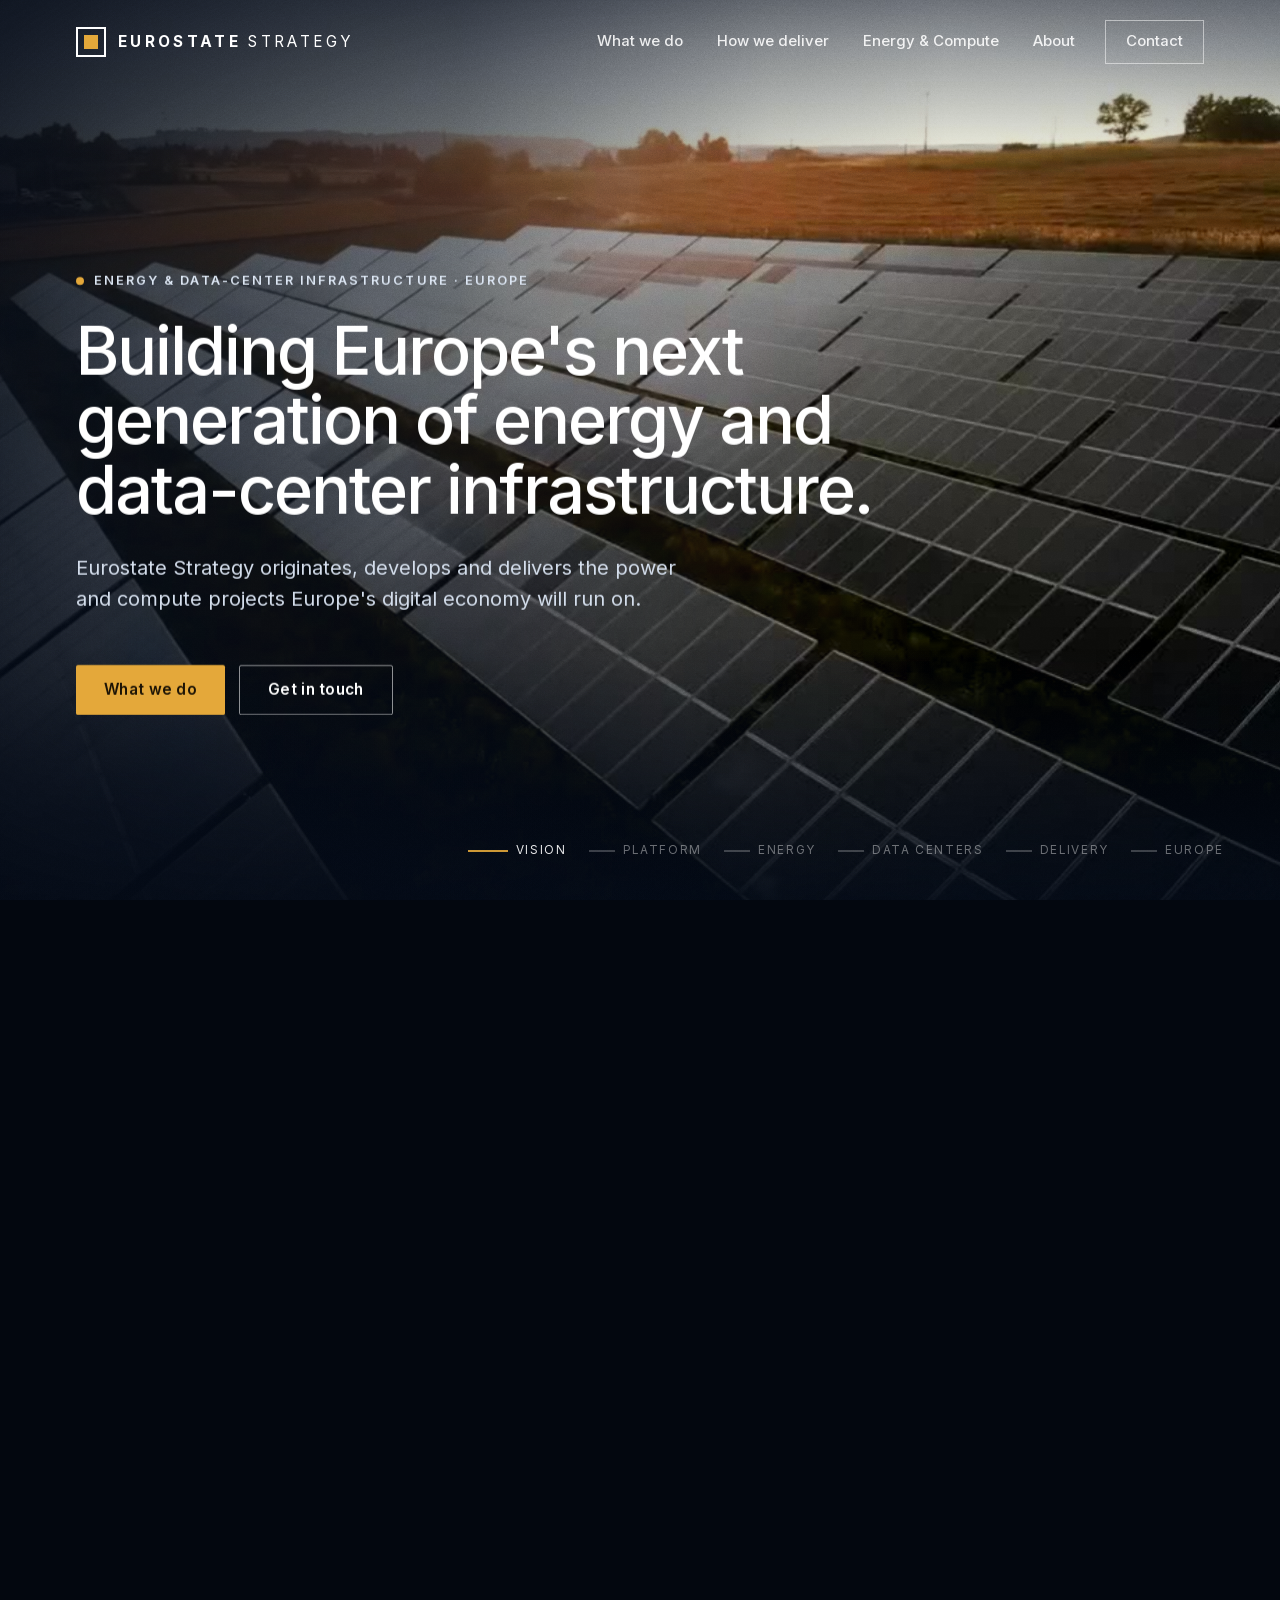
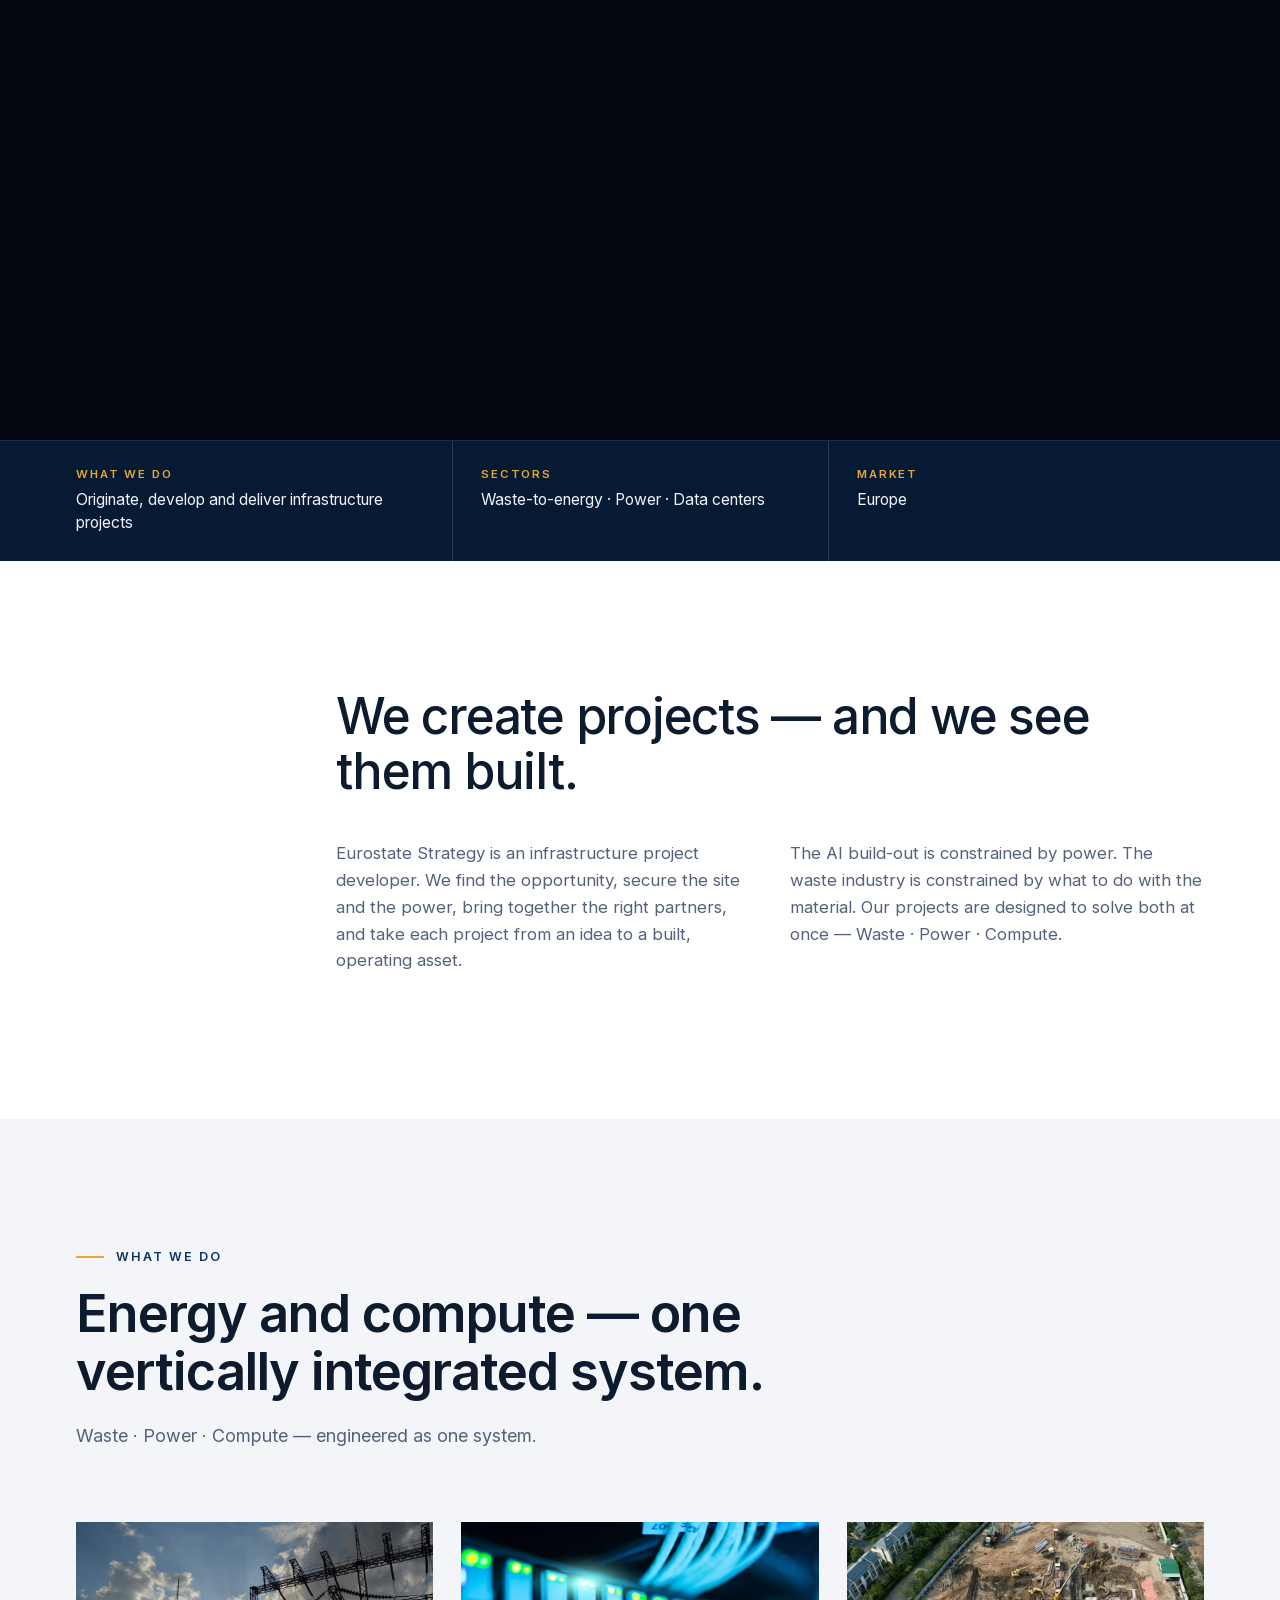
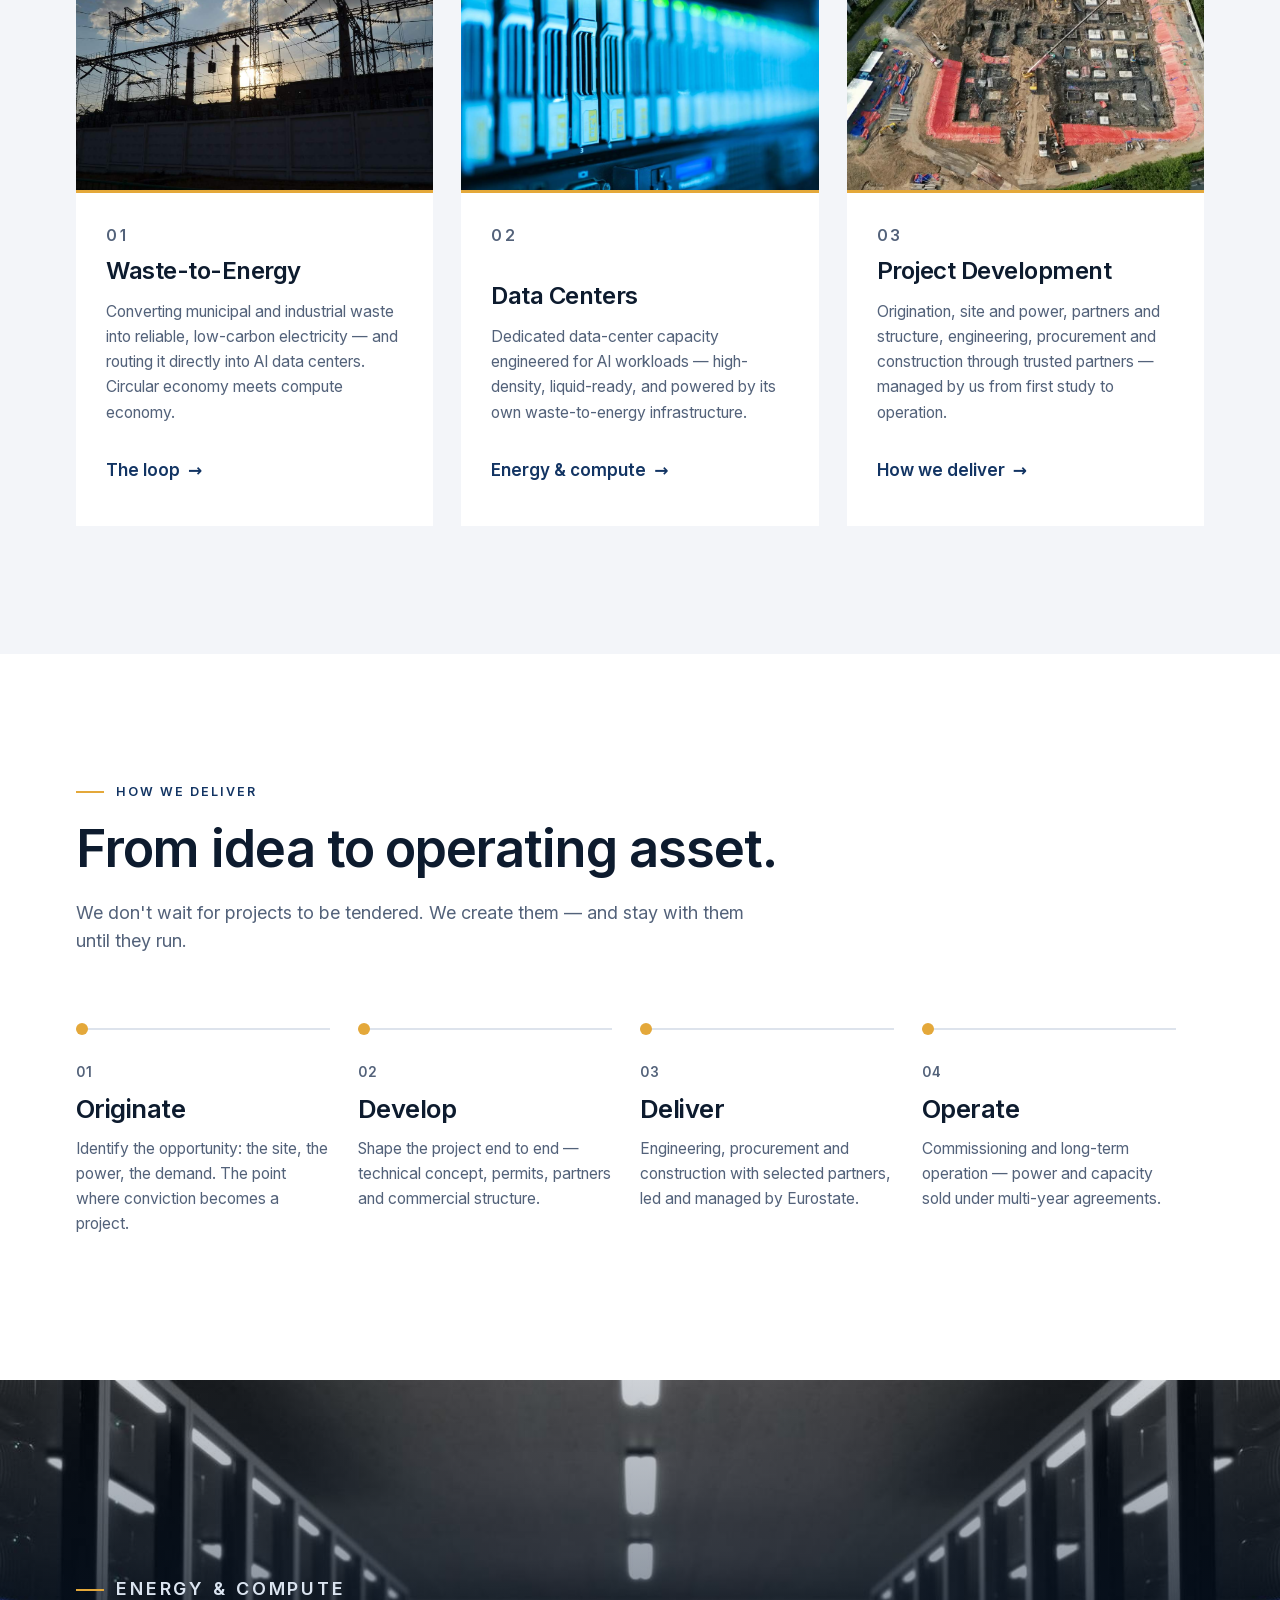
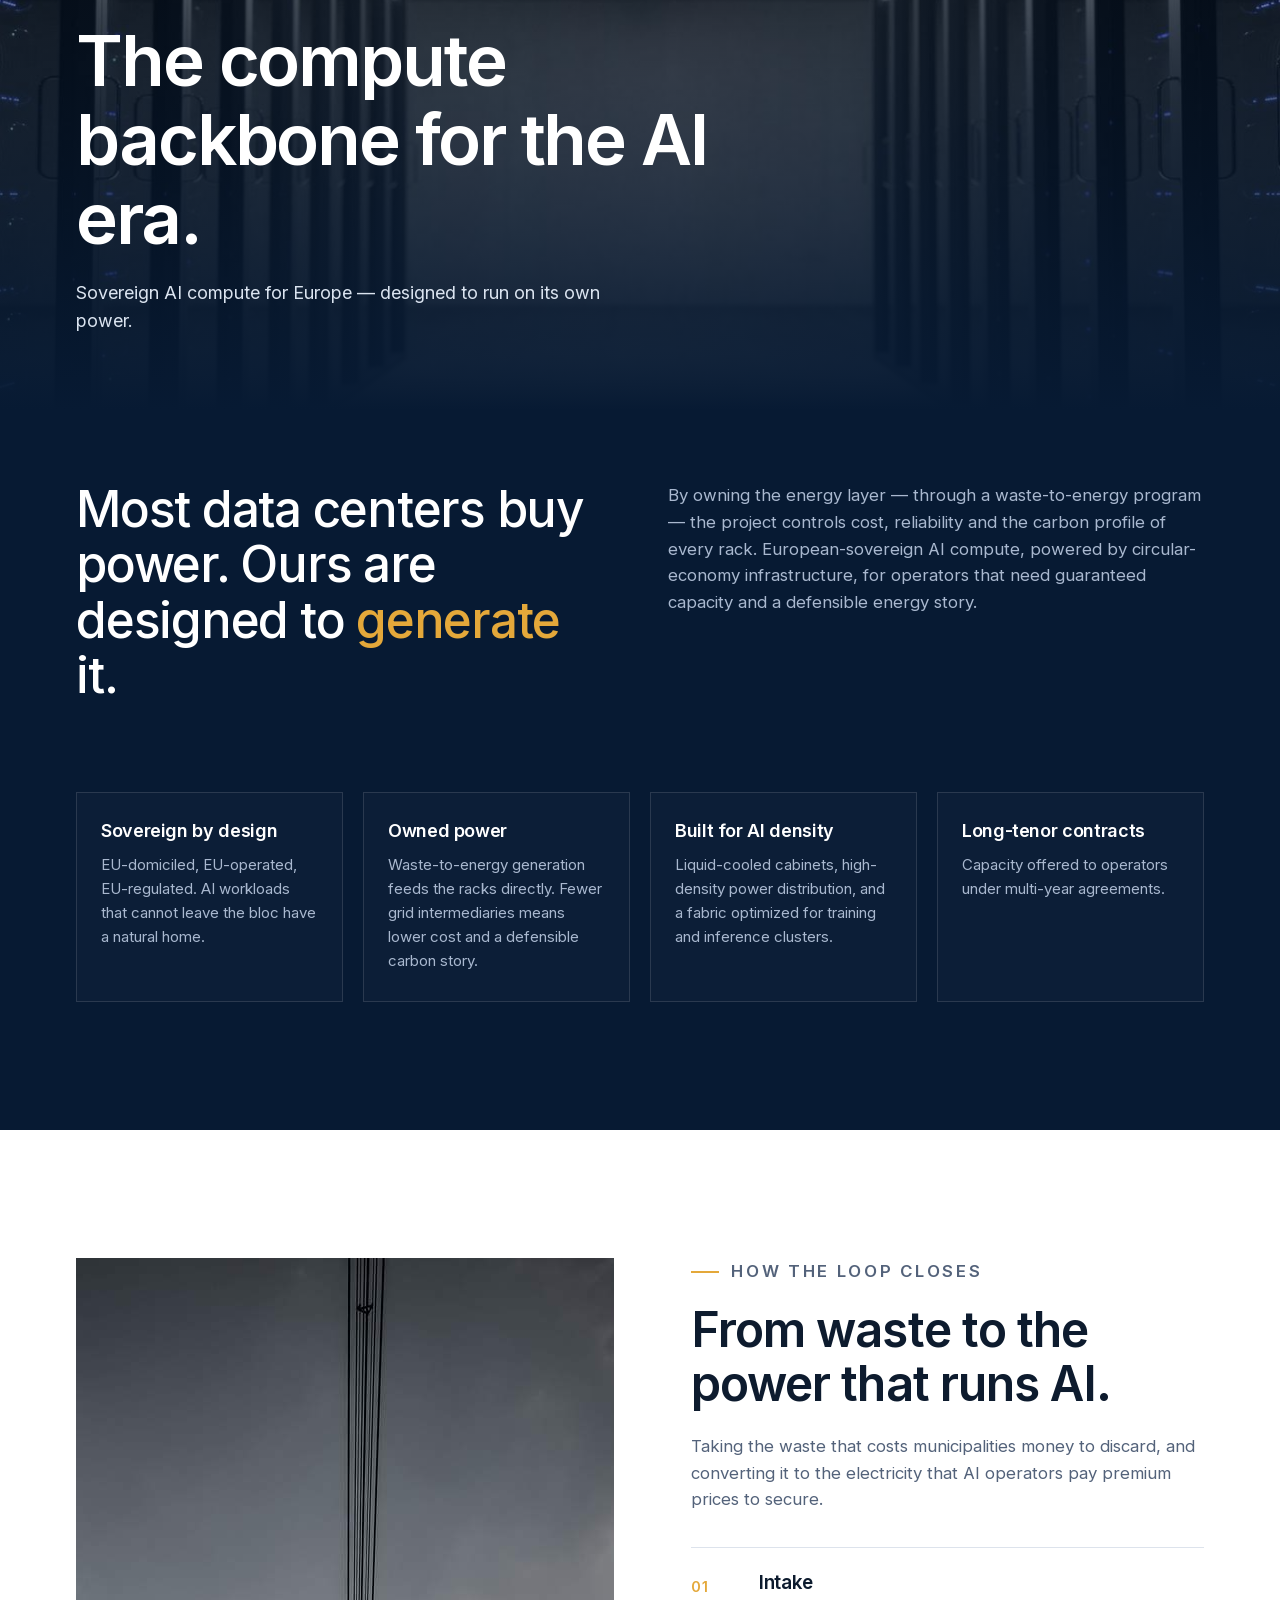
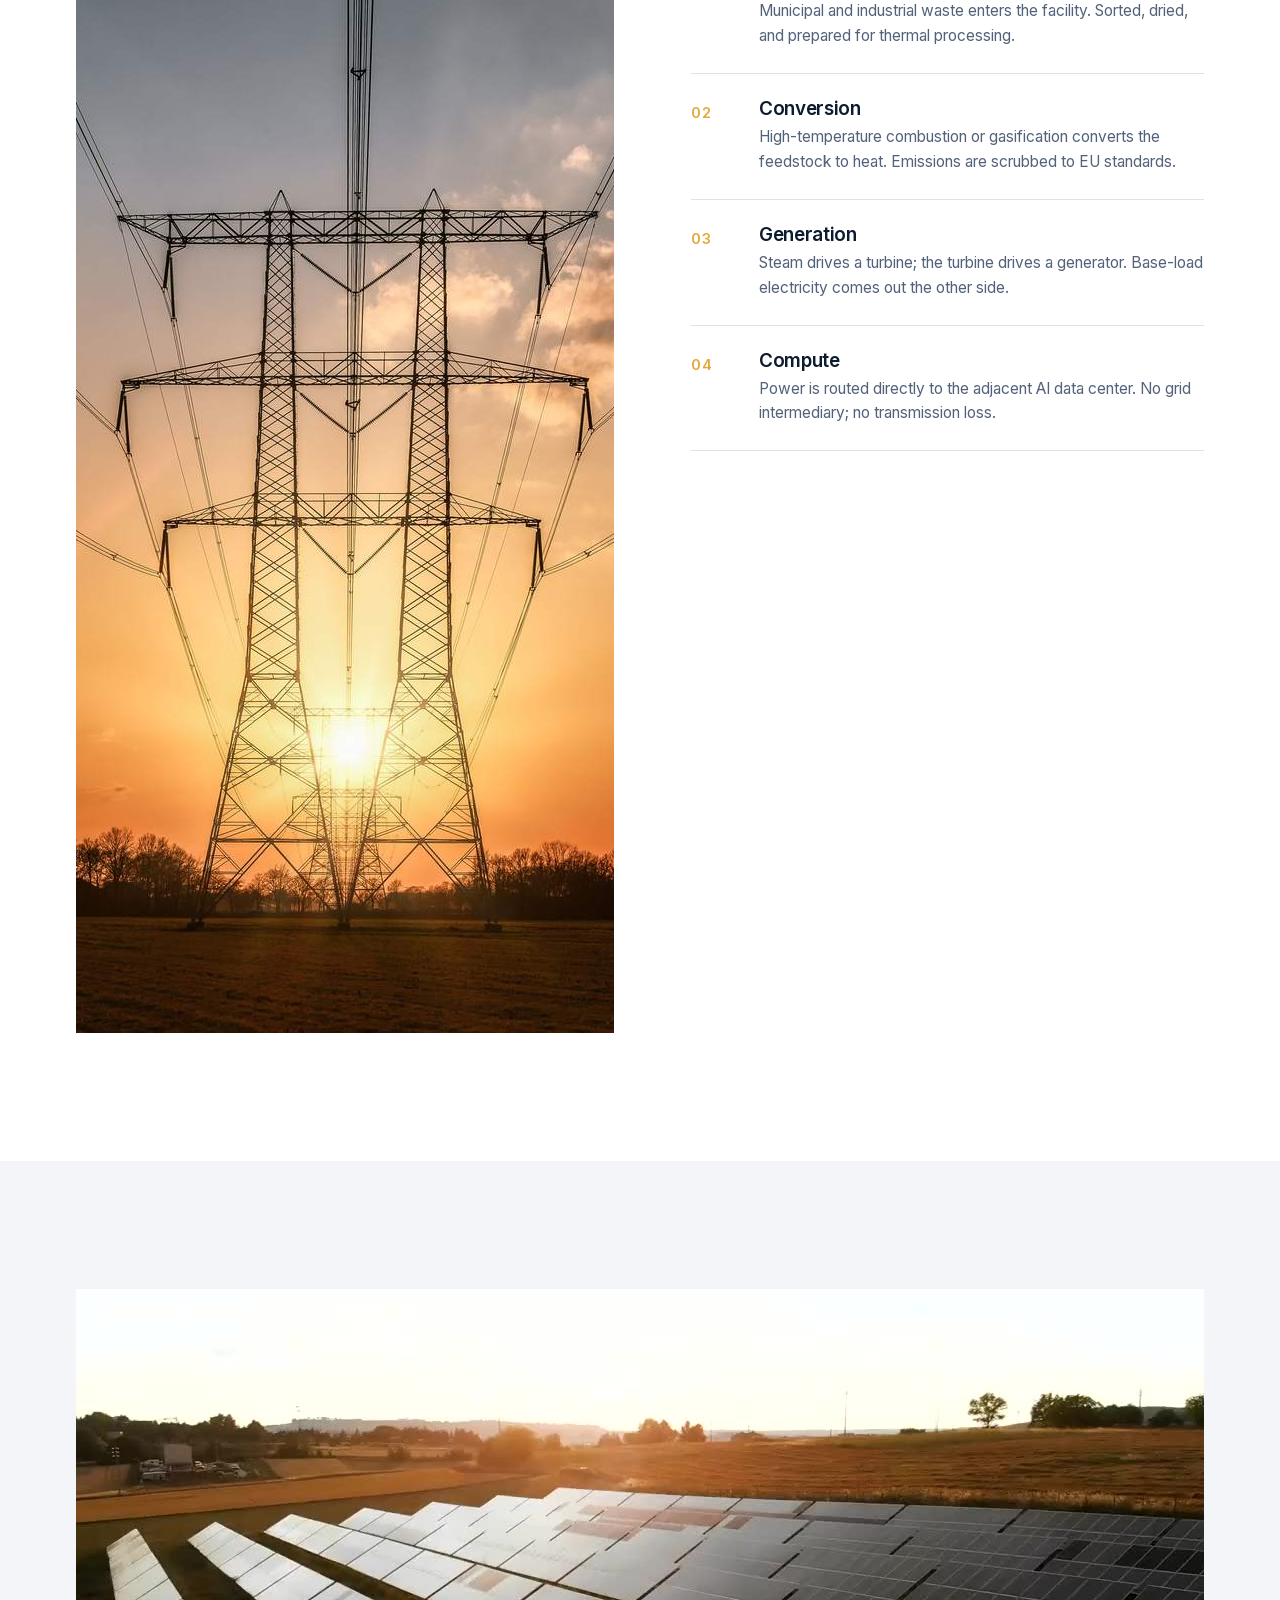
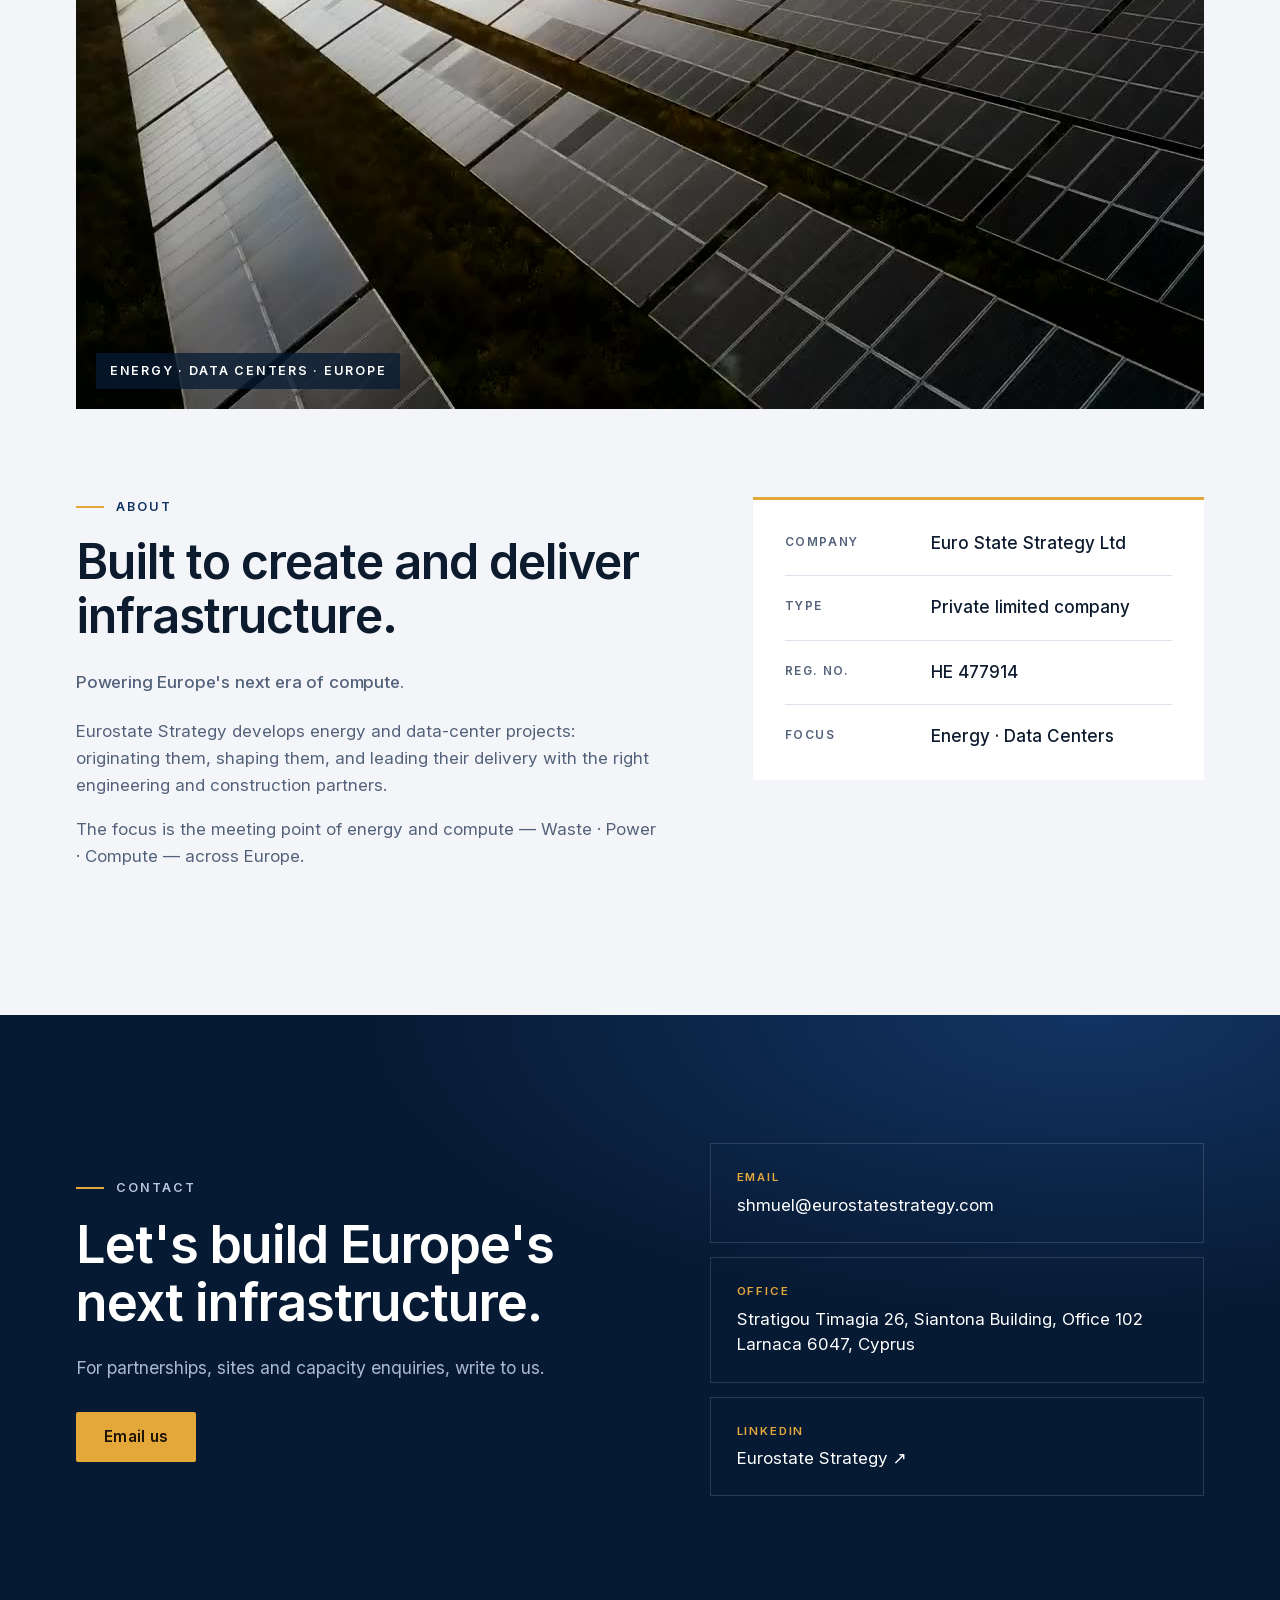
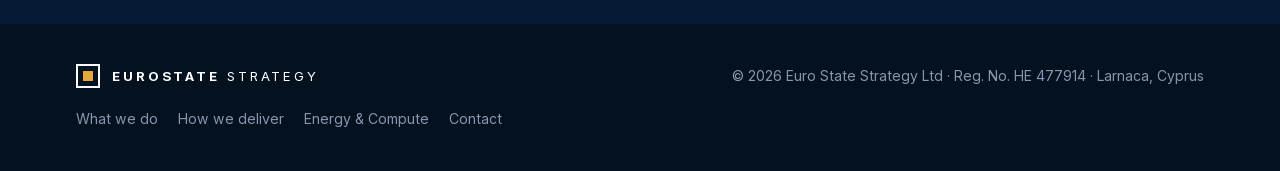
==== commit 69e2639d: "iOS/Android: hero footage autoplay hardening, still-hero fallback plays footage" ====
--- a/index.html
+++ b/index.html
@@ -69,10 +69,10 @@
     <div class="stage-sticky">
       <img class="stage-poster" src="assets/video/hero.jpg" alt="" aria-hidden="true">
       <canvas id="globe" aria-hidden="true"></canvas>
-      <div class="layer" data-layer="hero" aria-hidden="true"><video muted playsinline loop preload="none" poster="assets/video/hero.jpg"><source data-src="assets/video/hero.mp4" type="video/mp4"></video></div>
-      <div class="layer" data-layer="energy" aria-hidden="true"><video muted playsinline loop preload="none" poster="assets/video/energy.jpg"><source data-src="assets/video/energy.mp4" type="video/mp4"></video></div>
-      <div class="layer" data-layer="build" aria-hidden="true"><video muted playsinline loop preload="none" poster="assets/video/build.jpg"><source data-src="assets/video/build.mp4" type="video/mp4"></video></div>
-      <div class="layer" data-layer="dc" aria-hidden="true"><video muted playsinline loop preload="none" poster="assets/video/dc.jpg"><source data-src="assets/video/dc.mp4" type="video/mp4"></video></div>
+      <div class="layer" data-layer="hero" aria-hidden="true"><video autoplay muted playsinline webkit-playsinline loop preload="none" poster="assets/video/hero.jpg"><source data-src="assets/video/hero.mp4" type="video/mp4"></video></div>
+      <div class="layer" data-layer="energy" aria-hidden="true"><video muted playsinline webkit-playsinline loop preload="none" poster="assets/video/energy.jpg"><source data-src="assets/video/energy.mp4" type="video/mp4"></video></div>
+      <div class="layer" data-layer="build" aria-hidden="true"><video muted playsinline webkit-playsinline loop preload="none" poster="assets/video/build.jpg"><source data-src="assets/video/build.mp4" type="video/mp4"></video></div>
+      <div class="layer" data-layer="dc" aria-hidden="true"><video muted playsinline webkit-playsinline loop preload="none" poster="assets/video/dc.jpg"><source data-src="assets/video/dc.mp4" type="video/mp4"></video></div>
       <div class="stage-shade" aria-hidden="true"></div>
       <div class="stage-grain" aria-hidden="true"></div>
       <div class="wrap stage-captions">
--- a/styles.css
+++ b/styles.css
@@ -316,7 +316,8 @@
 .stage-live .stage{height:760vh}
 .layer{position:absolute;inset:0;overflow:hidden;opacity:0;will-change:opacity,transform;transform-origin:50% 50%;pointer-events:none}
 .layer video{width:100%;height:100%;object-fit:cover;display:block;background:#03070f}
-html:not(.stage-live) .layer{display:none}
+html:not(.stage-live) .layer:not([data-layer=hero]){display:none}
+html:not(.stage-live) .layer[data-layer=hero]{opacity:1}
 .stage-poster{object-position:50% 50%}
 .stage-ready .stage-poster{visibility:hidden}
 .stage-shade{background:
@@ -359,3 +360,4 @@
 }
 .stage h1{max-width:19ch}
 @media (max-width:760px){.stage h1{max-width:none}}
+@media (min-width:761px){.cap-hero{max-width:900px}}
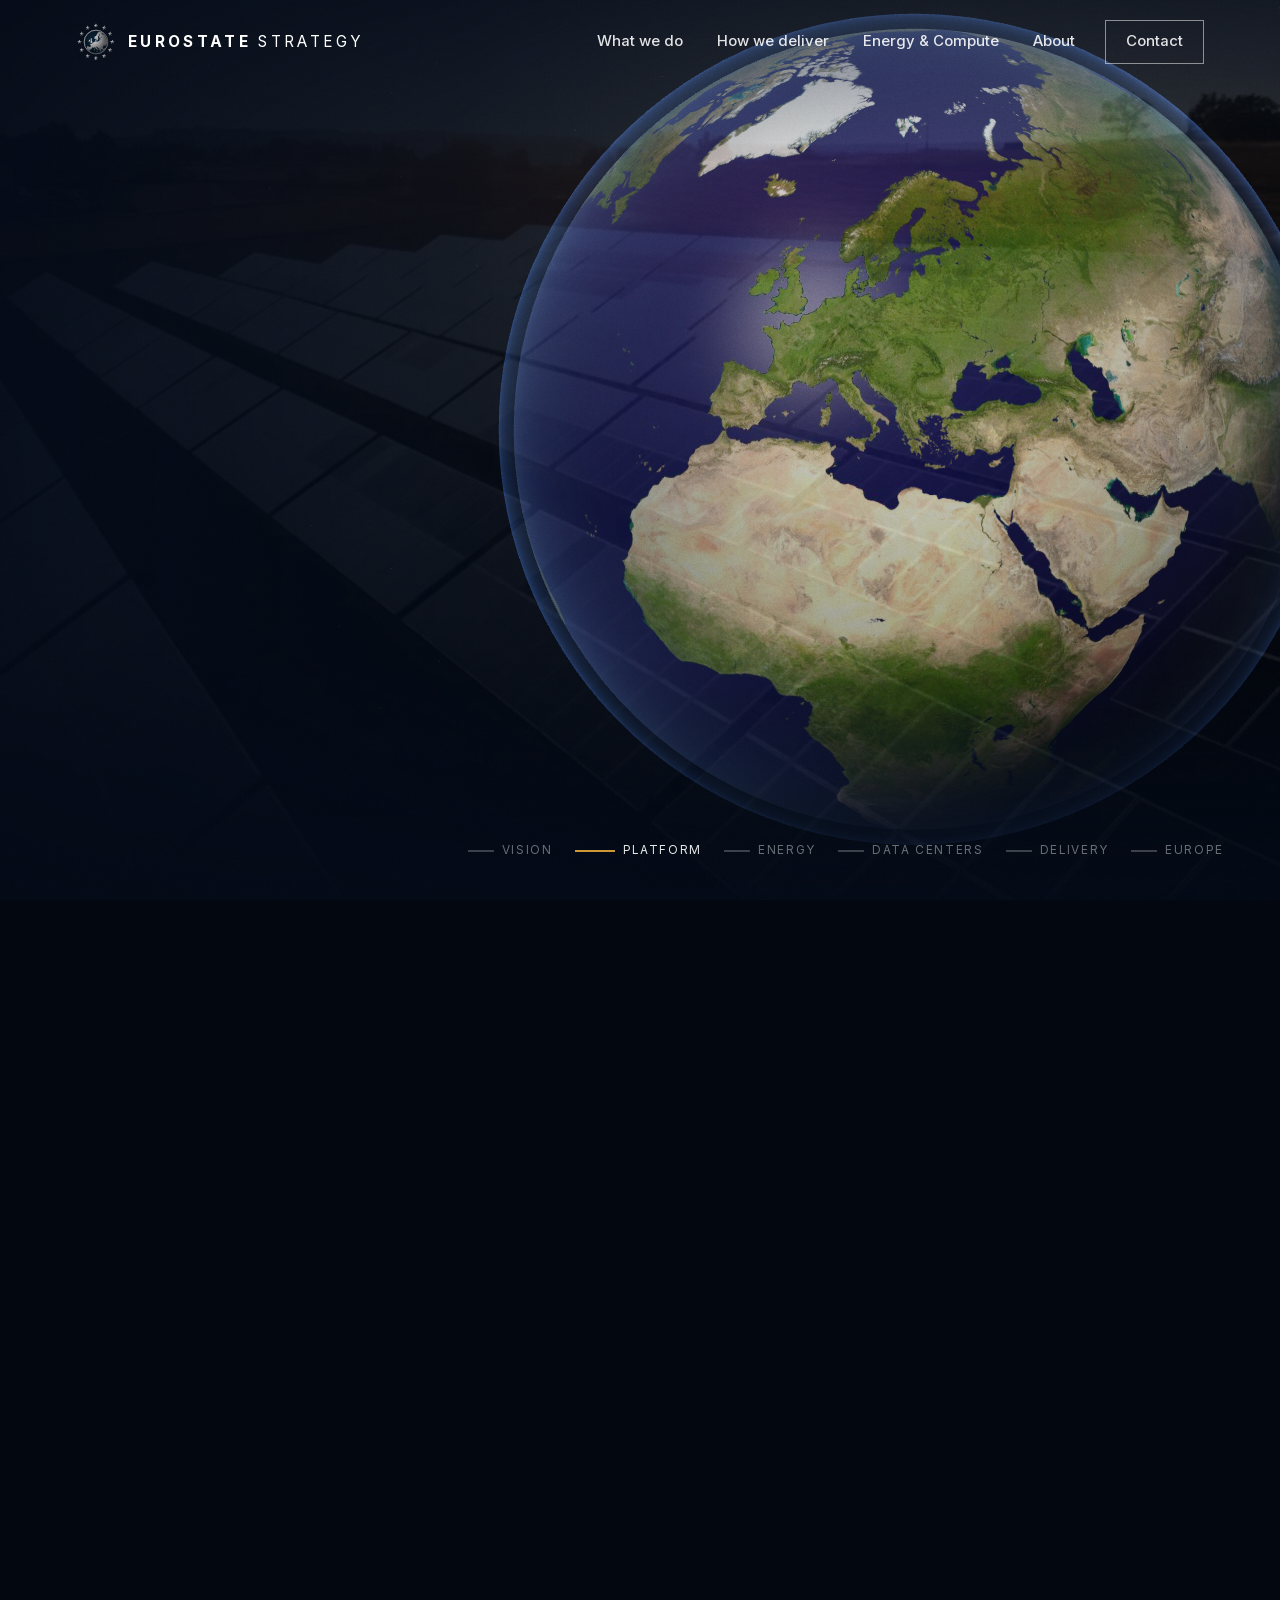
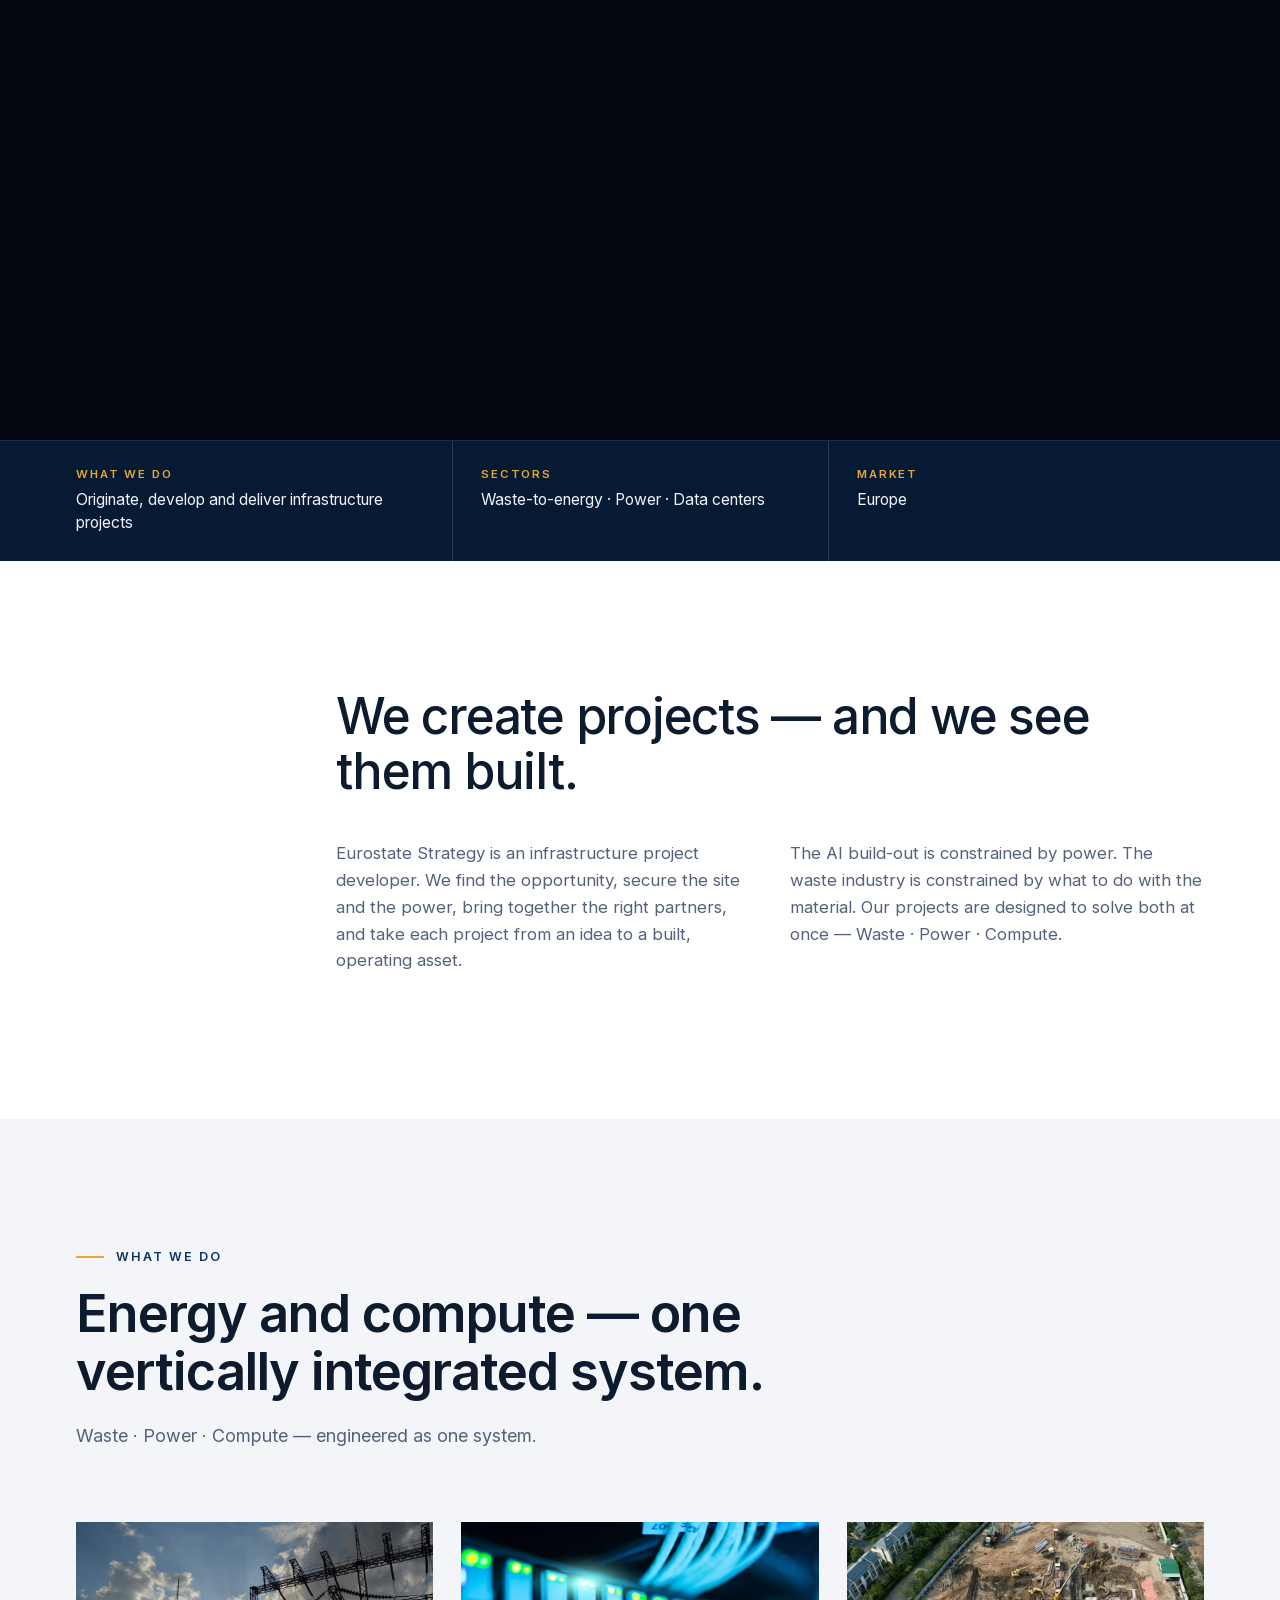
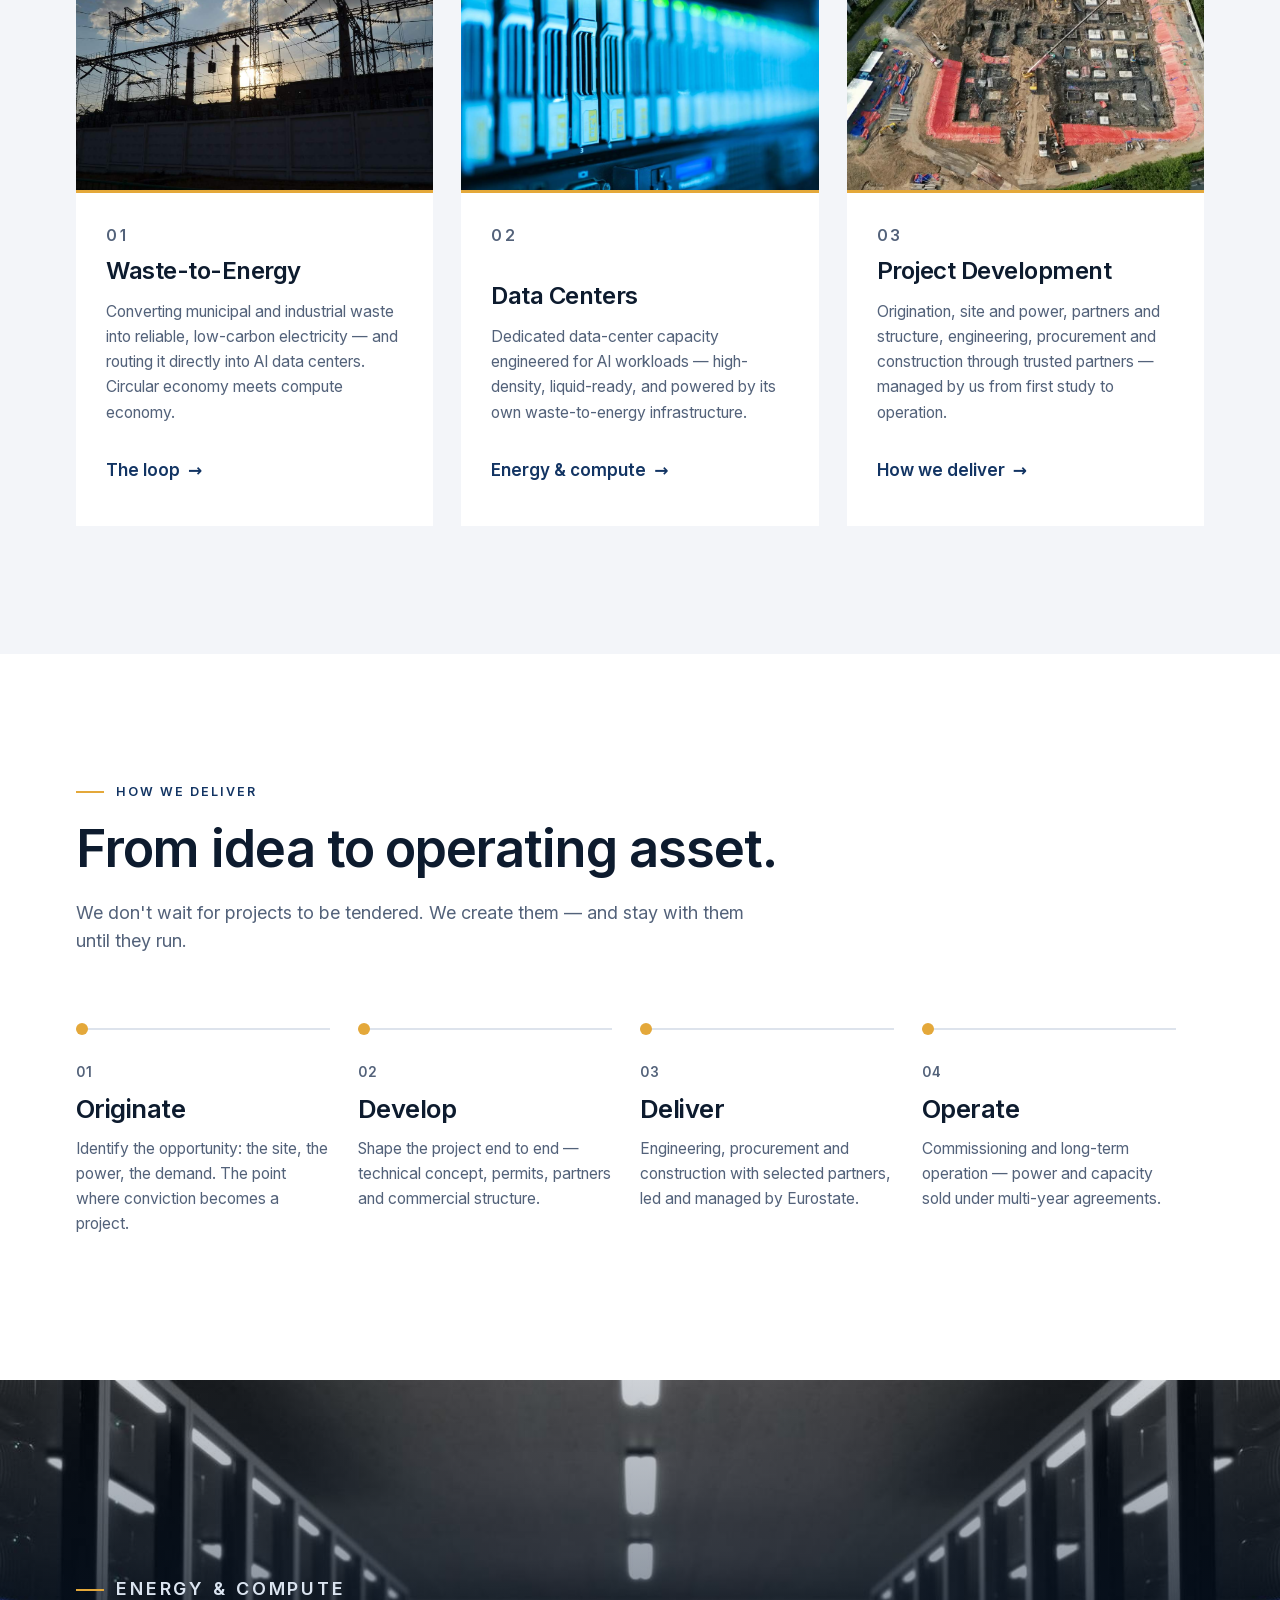
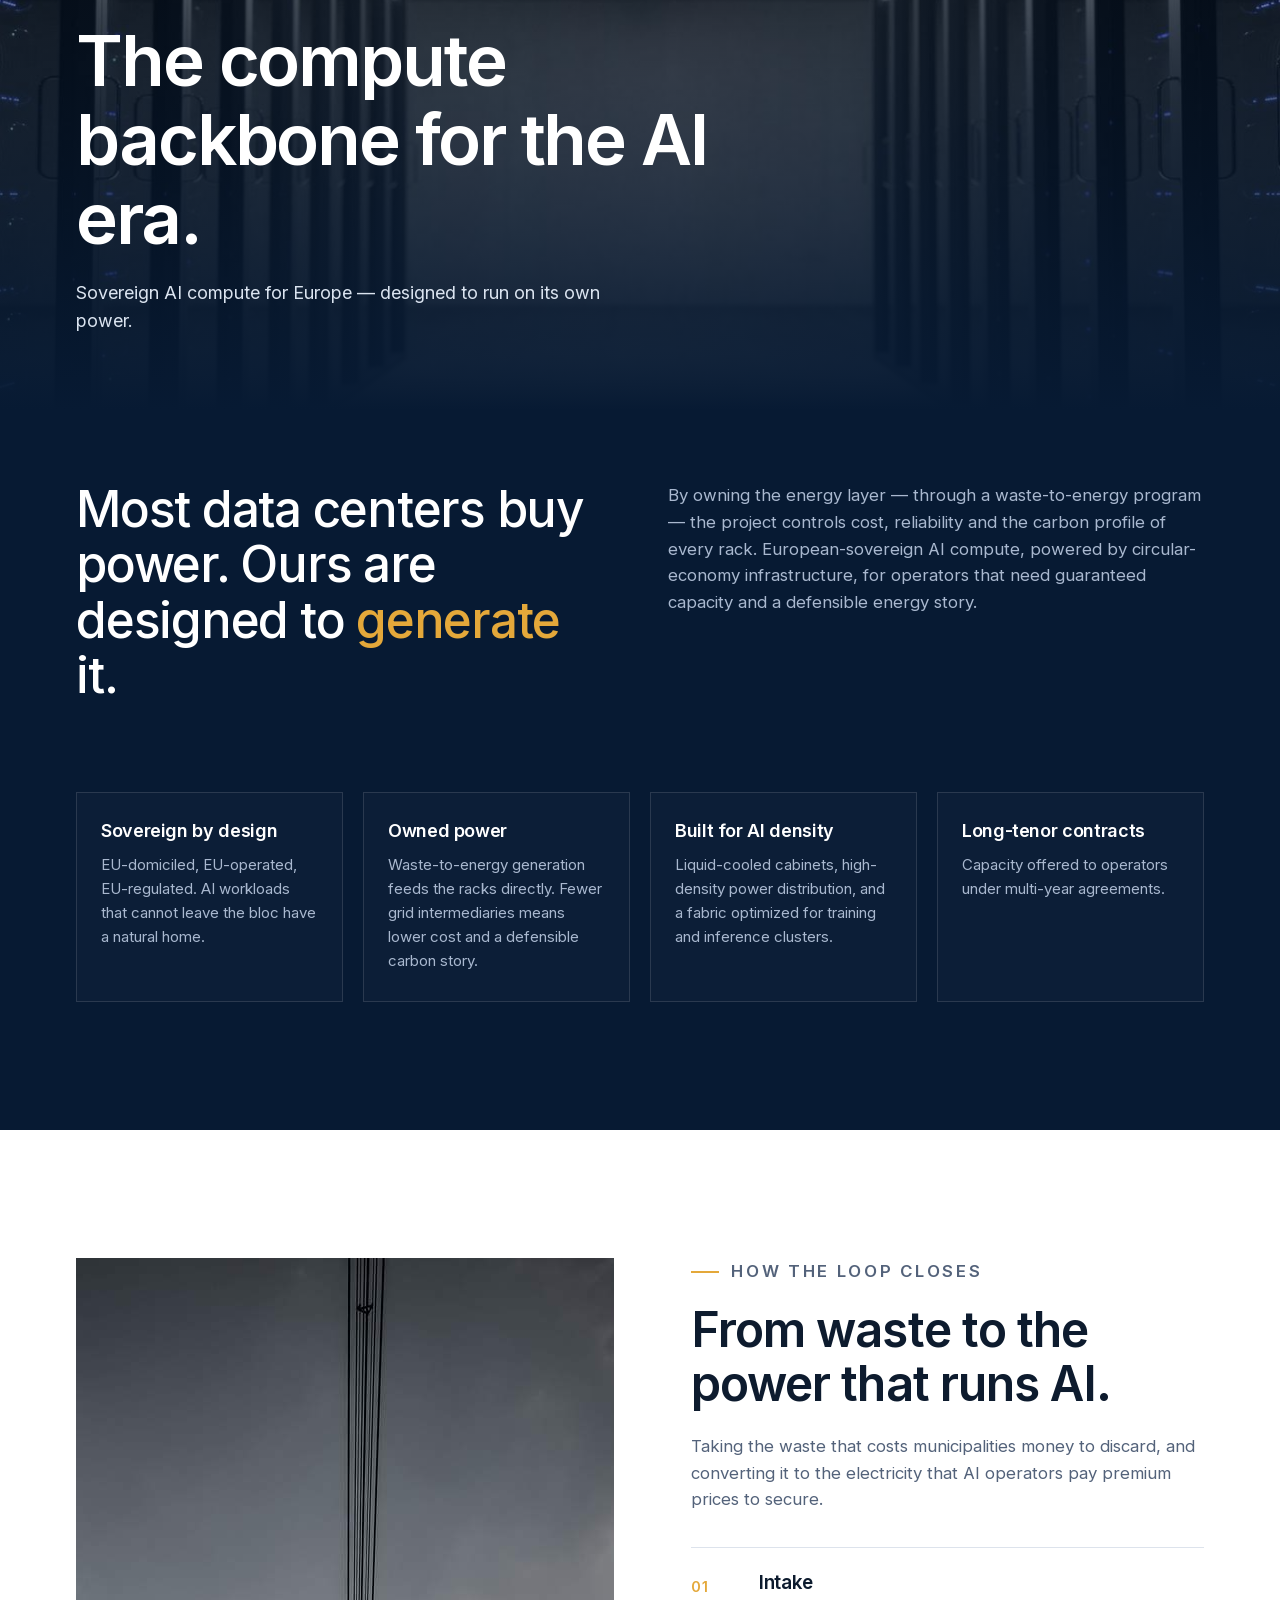
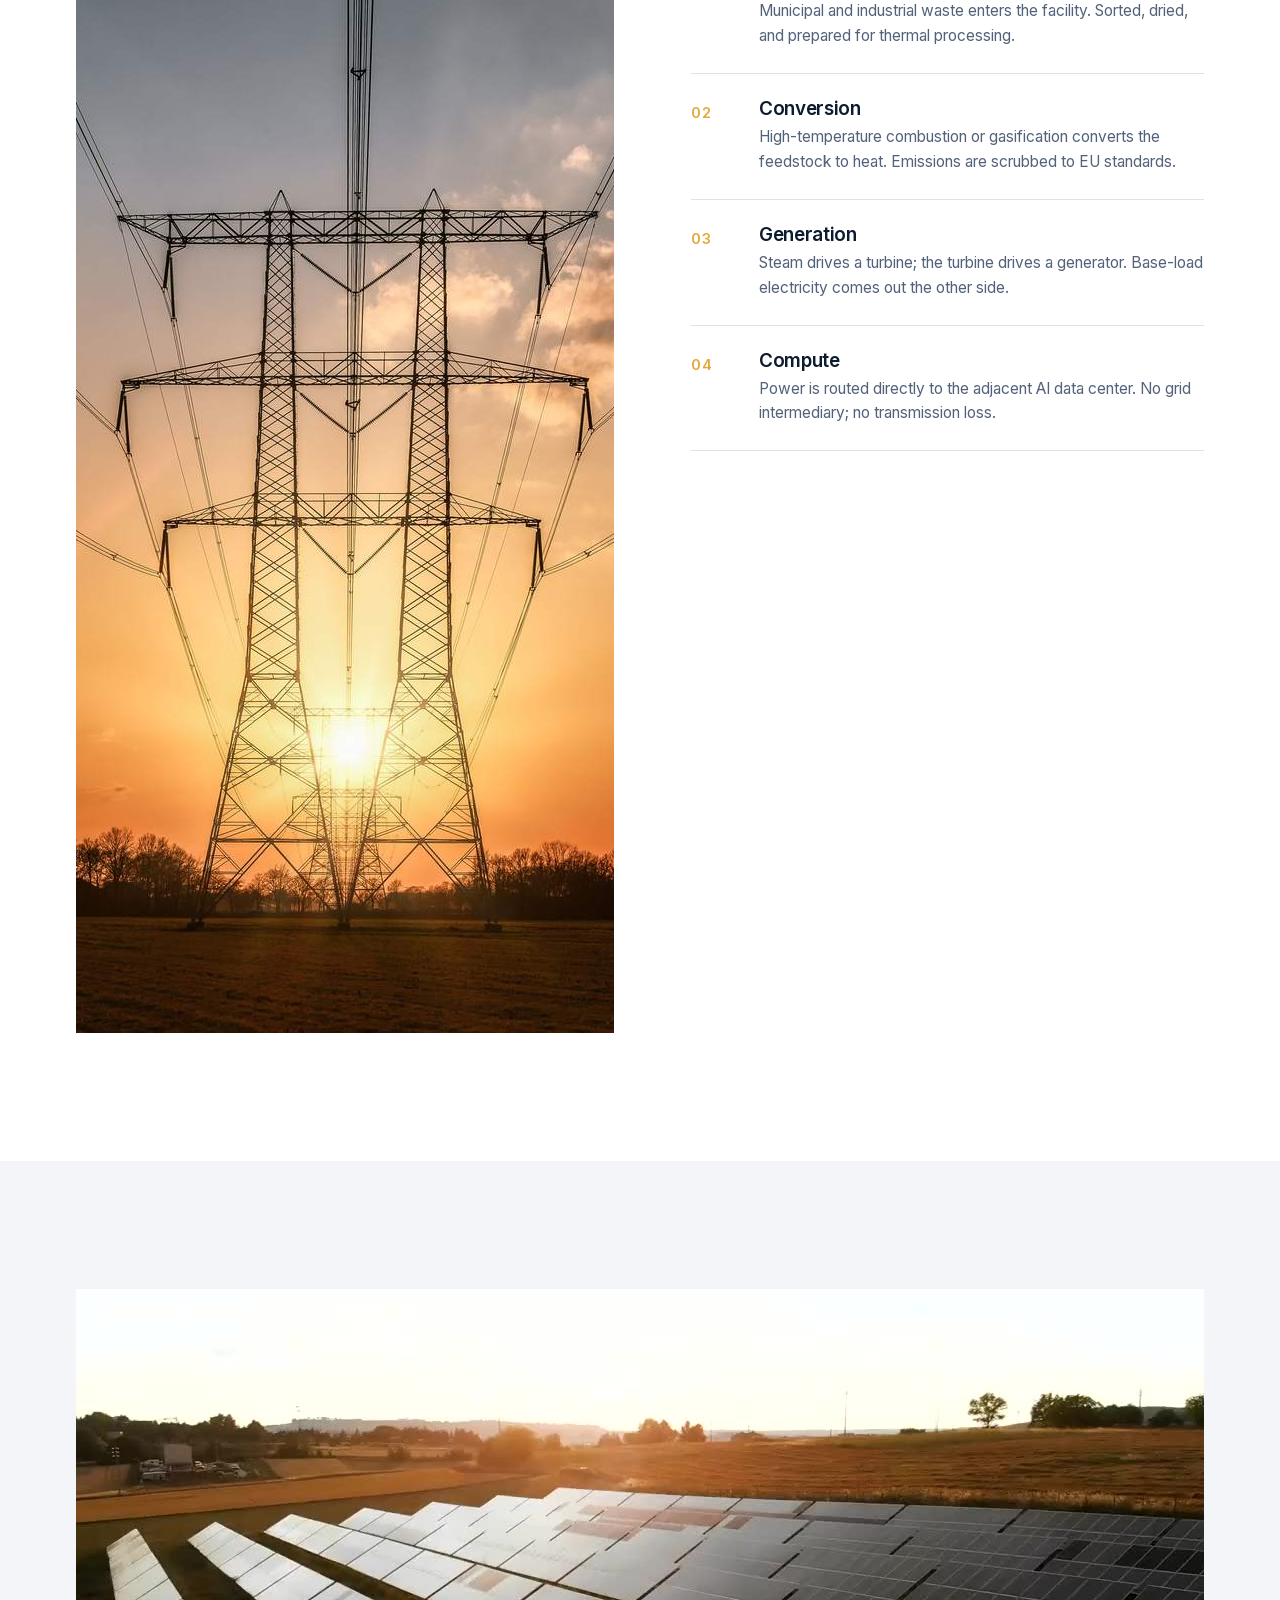
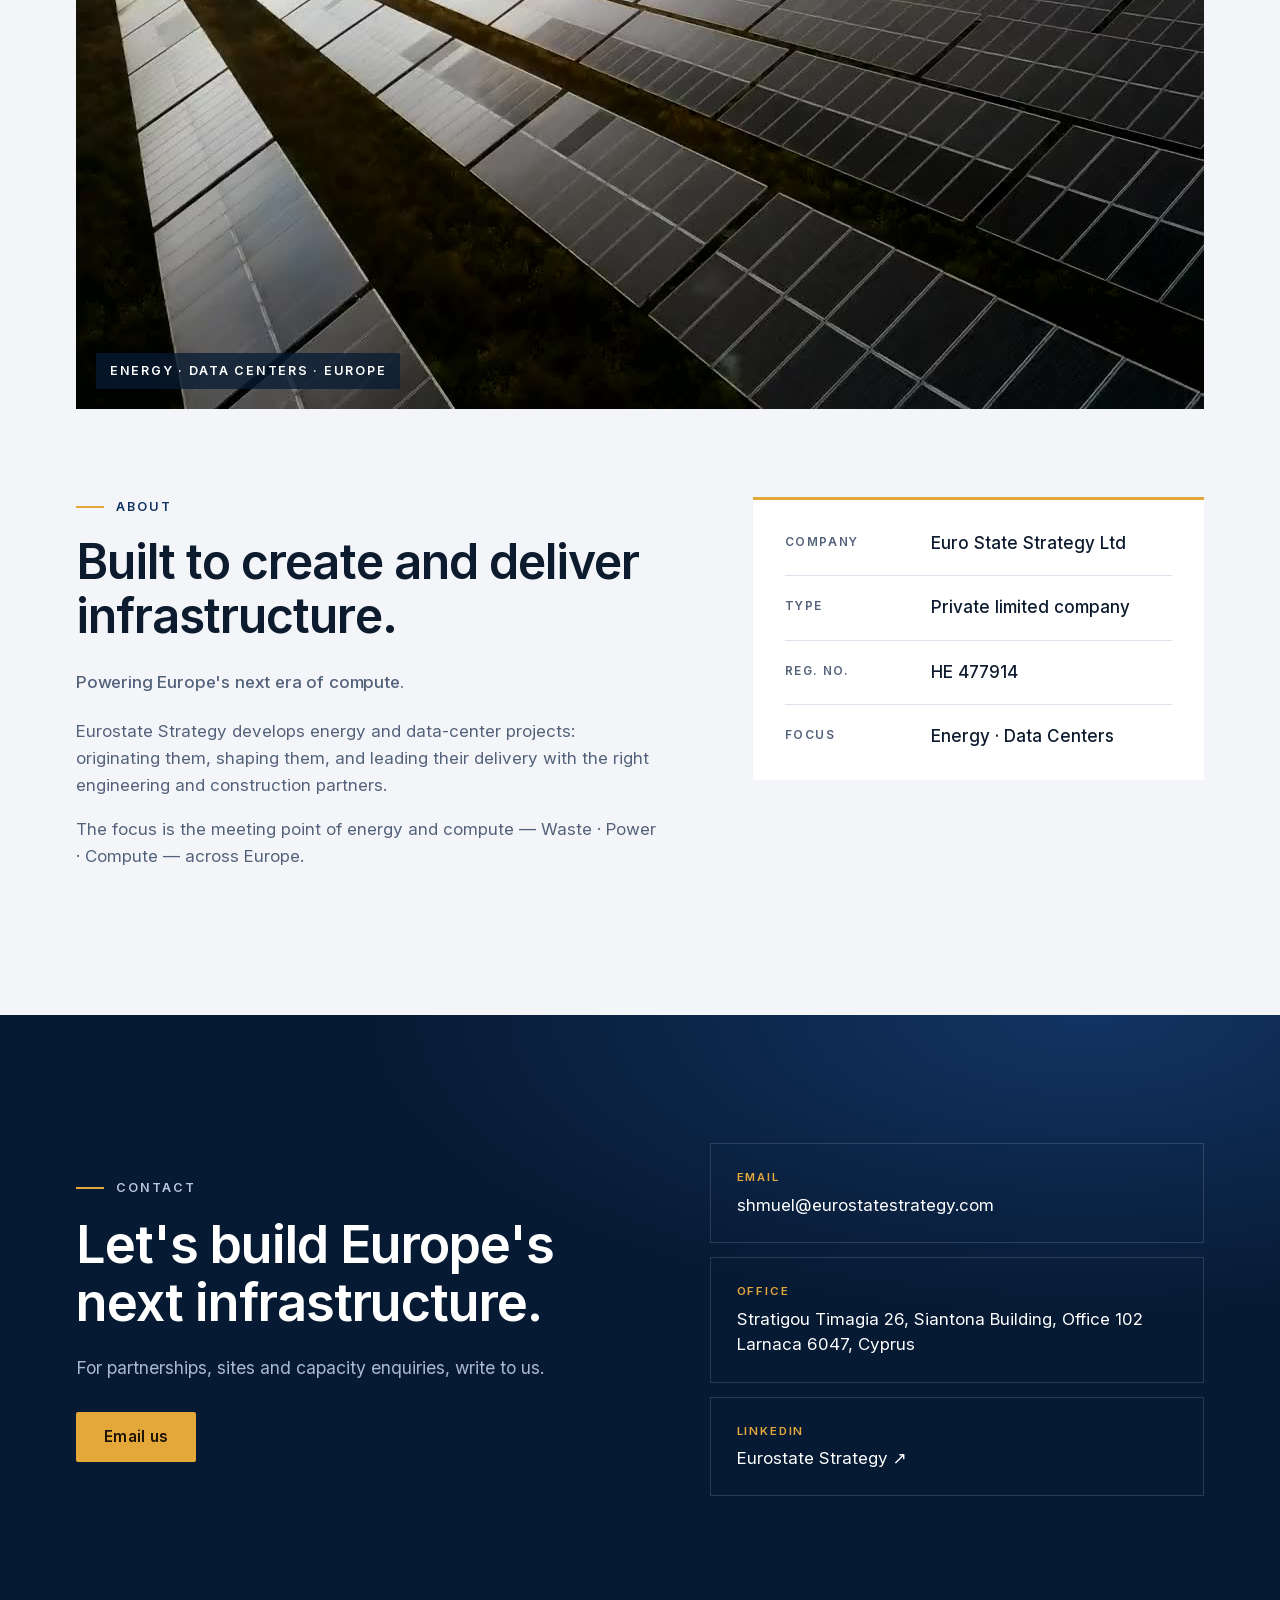
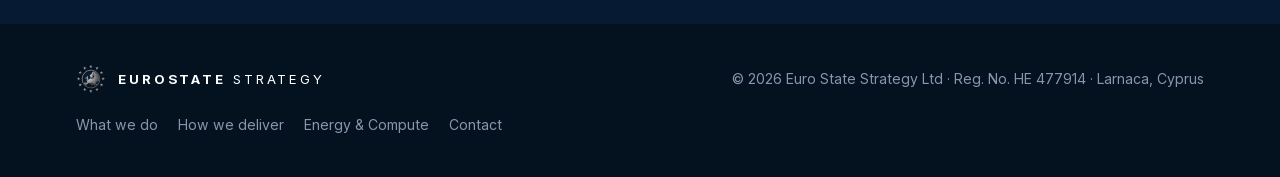
==== commit c9f31fac: "Eurostate emblem logo in header/footer, navy-tile favicons, apple-touch-icon, manifest, og:image [17" ====
--- a/index.html
+++ b/index.html
@@ -8,7 +8,14 @@
 <meta name="theme-color" content="#071a33">
 <meta property="og:title" content="Eurostate Strategy — Building Europe's next generation of energy and data-center infrastructure">
 <meta property="og:description" content="Energy and data-center infrastructure projects, from origination to operation.">
-<meta property="og:image" content="og.jpg">
+<meta property="og:image" content="https://eurostatestrategy.com/assets/img/og-logo.jpg">
+  <meta property="og:image:width" content="1024">
+  <meta property="og:image:height" content="1024">
+  <link rel="icon" href="favicon.ico" sizes="32x32">
+  <link rel="icon" type="image/png" sizes="32x32" href="favicon-32.png">
+  <link rel="icon" type="image/png" sizes="192x192" href="favicon-192.png">
+  <link rel="apple-touch-icon" href="apple-touch-icon.png">
+  <link rel="manifest" href="site.webmanifest">
 <meta property="og:type" content="website">
 <link rel="preload" href="assets/fonts/inter-latin.woff2" as="font" type="font/woff2" crossorigin>
 <link rel="preload" href="assets/video/hero.jpg" as="image">
@@ -44,7 +51,7 @@
 <header class="site-header" id="top">
   <div class="wrap header-inner">
     <a class="brand" href="#top" aria-label="Eurostate Strategy — home">
-      <span class="brand-mark" aria-hidden="true"><span></span></span>
+      <img class="brand-logo" src="assets/img/logo-emblem.svg" width="40" height="40" alt="" aria-hidden="true">
       <span class="brand-text"><strong>EUROSTATE</strong> STRATEGY</span>
     </a>
     <nav class="nav" aria-label="Main">
@@ -305,7 +312,7 @@
 <footer class="site-footer">
   <div class="wrap footer-inner">
     <a class="brand brand-small" href="#top" aria-label="Back to top">
-      <span class="brand-mark" aria-hidden="true"><span></span></span>
+      <img class="brand-logo brand-logo-sm" src="assets/img/logo-emblem.svg" width="30" height="30" alt="" aria-hidden="true" loading="lazy">
       <span class="brand-text"><strong>EUROSTATE</strong> STRATEGY</span>
     </a>
     <p>© <span id="year">2026</span> Euro State Strategy Ltd · Reg. No. HE 477914 · Larnaca, Cyprus</p>
--- a/styles.css
+++ b/styles.css
@@ -361,3 +361,6 @@
 .stage h1{max-width:19ch}
 @media (max-width:760px){.stage h1{max-width:none}}
 @media (min-width:761px){.cap-hero{max-width:900px}}
+.brand-logo{width:40px;height:40px;flex:none;display:block}
+.brand-logo-sm{width:30px;height:30px}
+@media (max-width:380px){.brand-logo{width:34px;height:34px}.brand{gap:9px}}
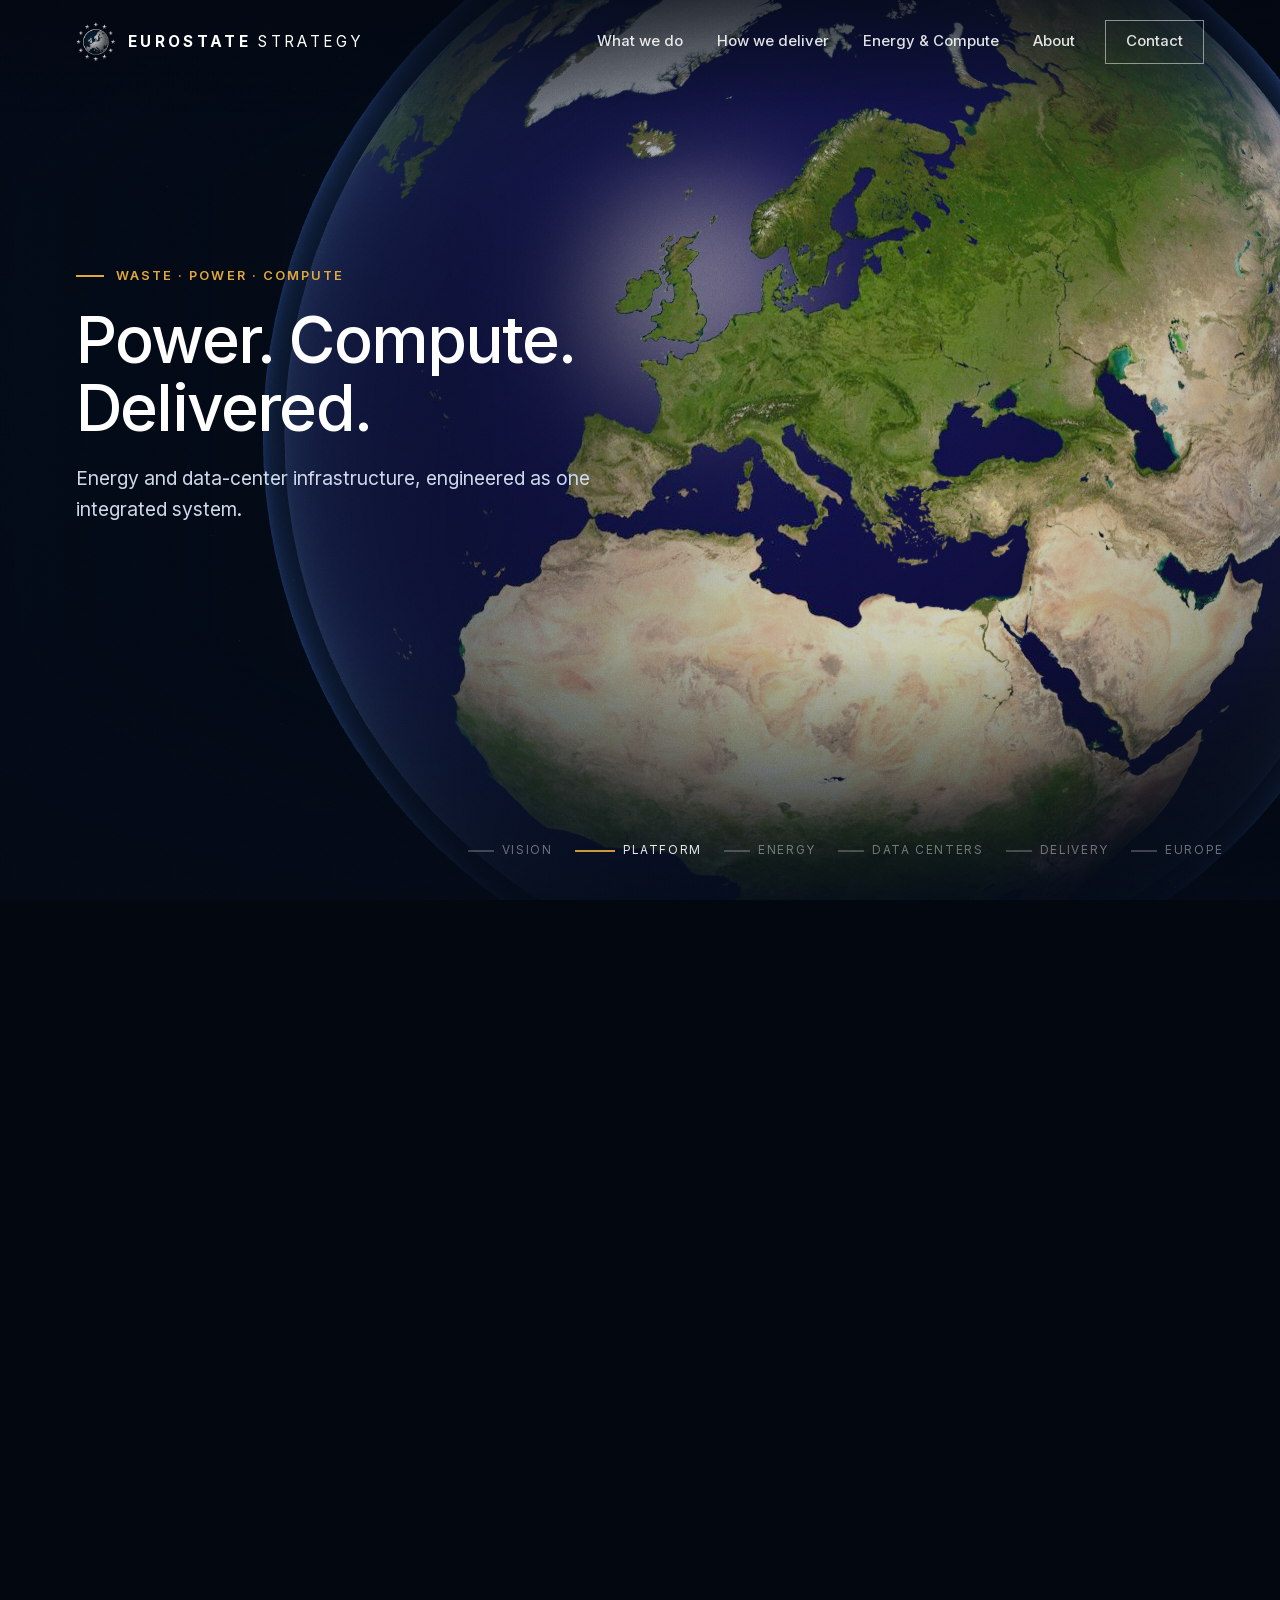
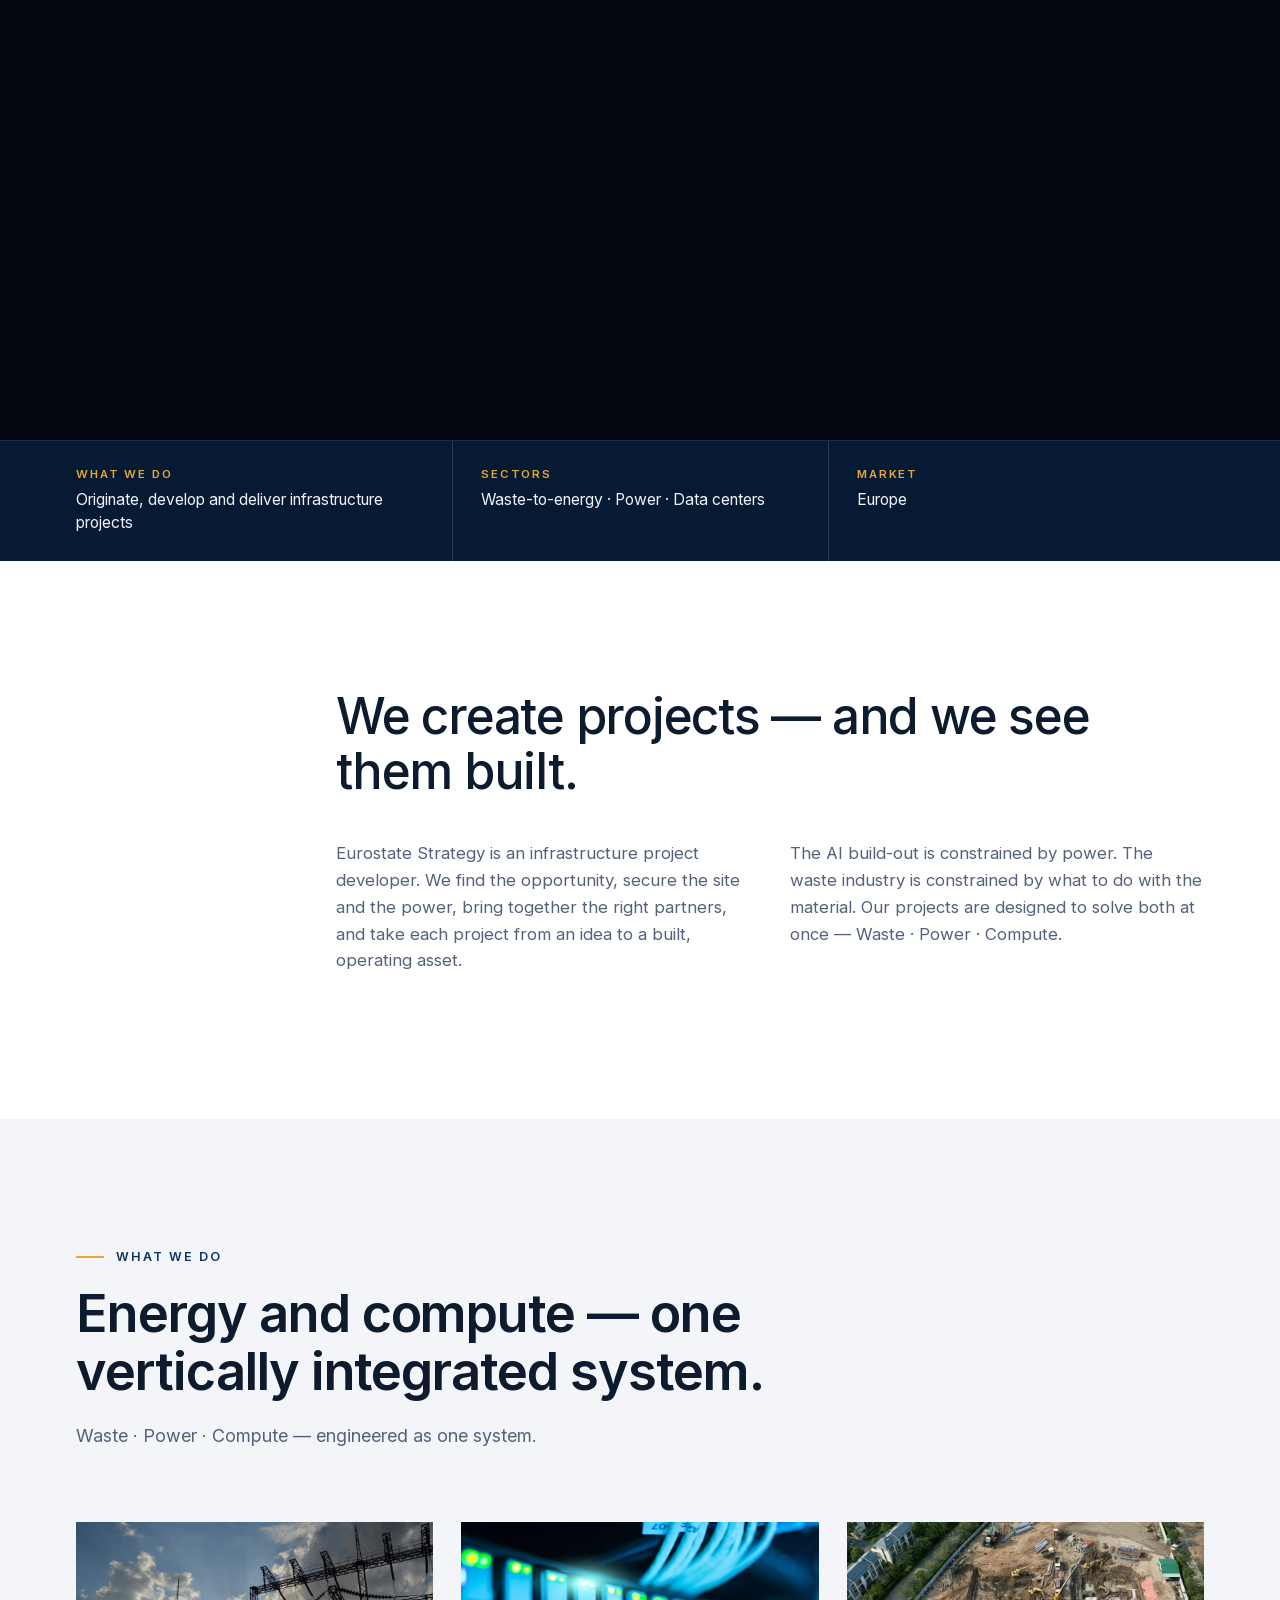
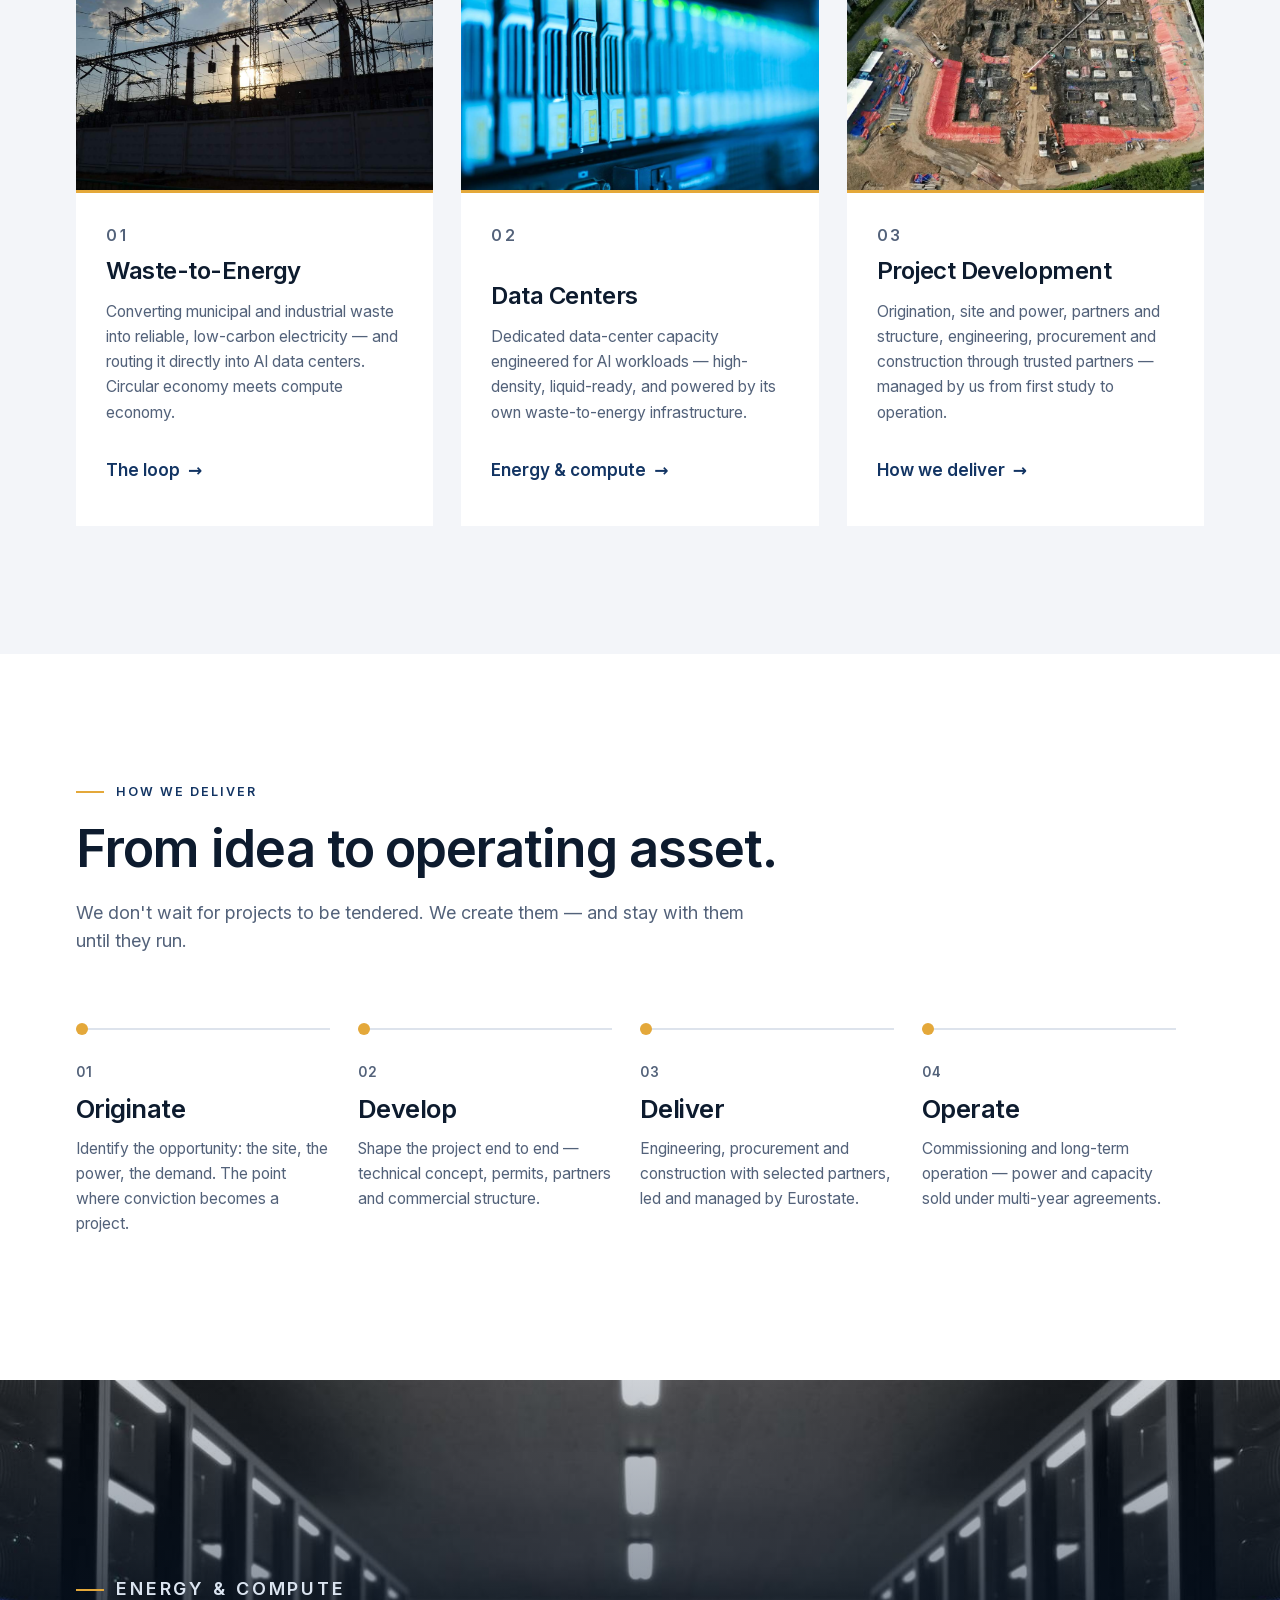
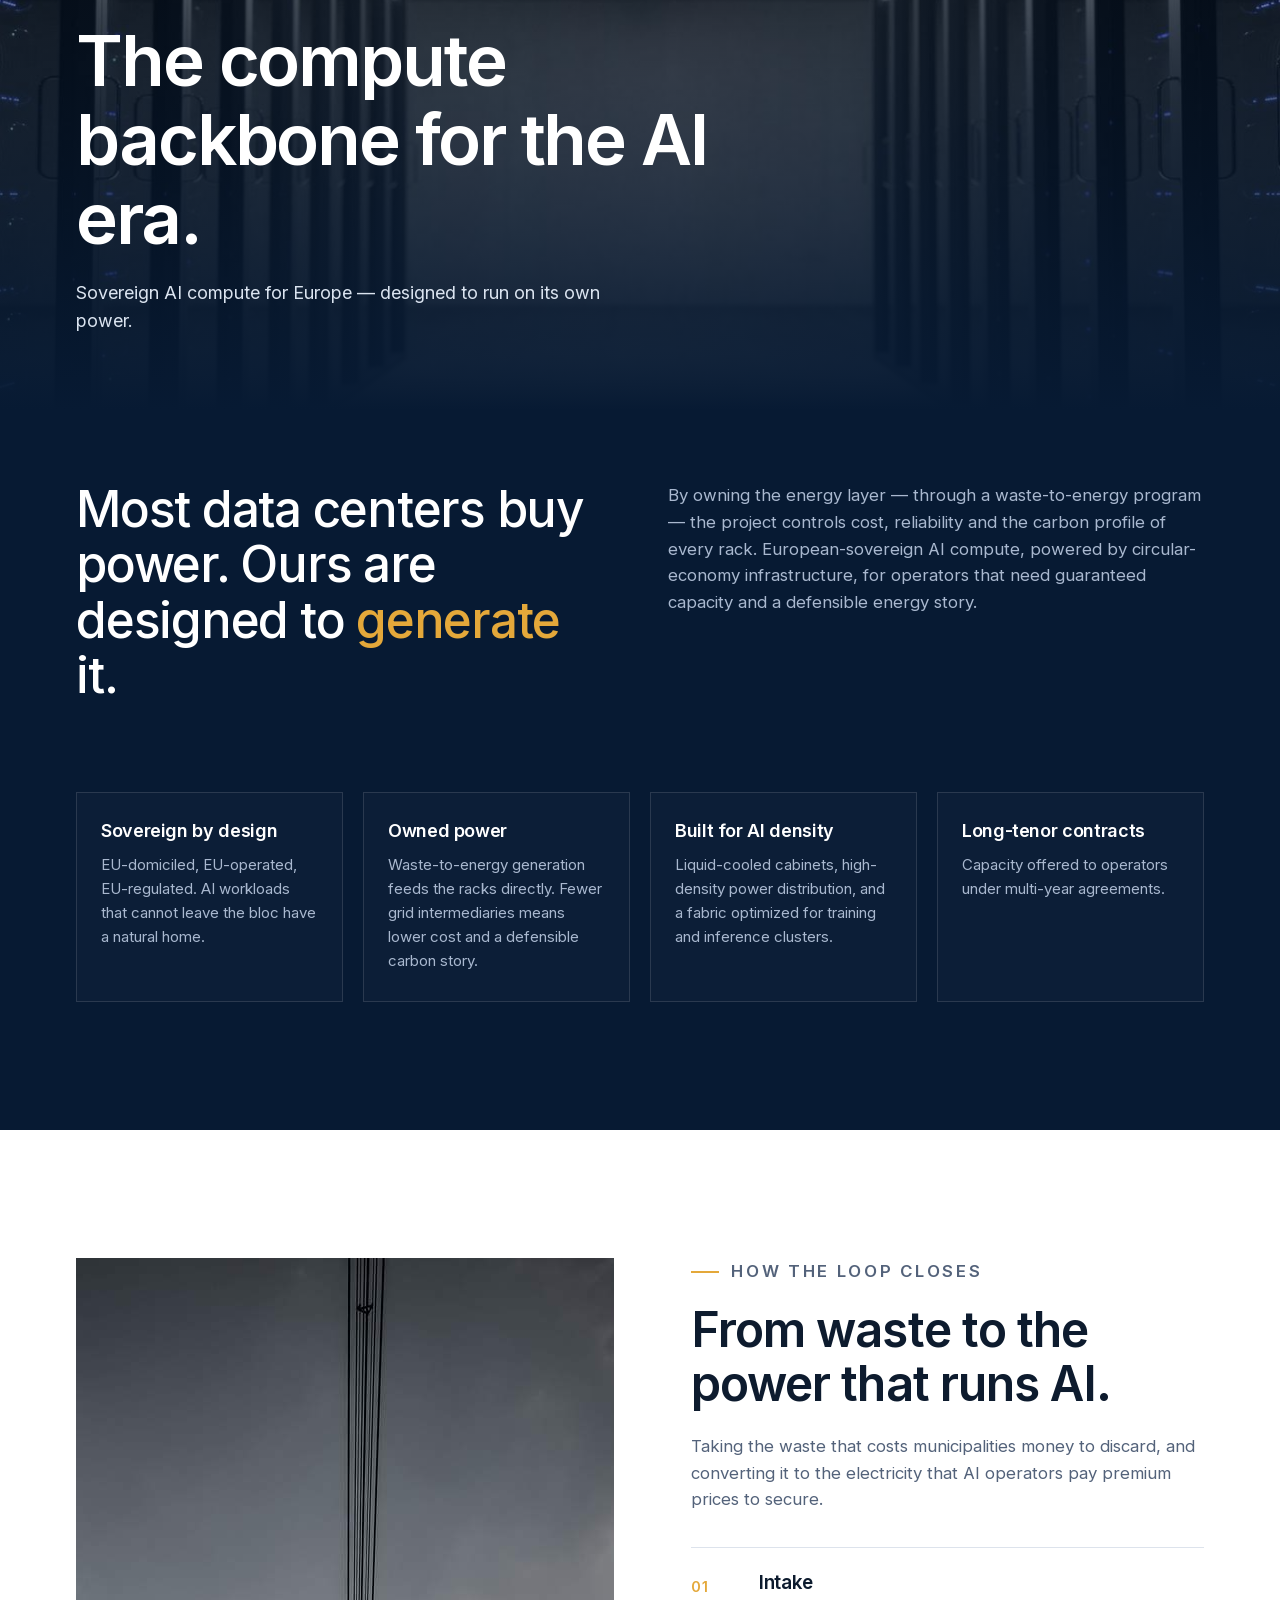
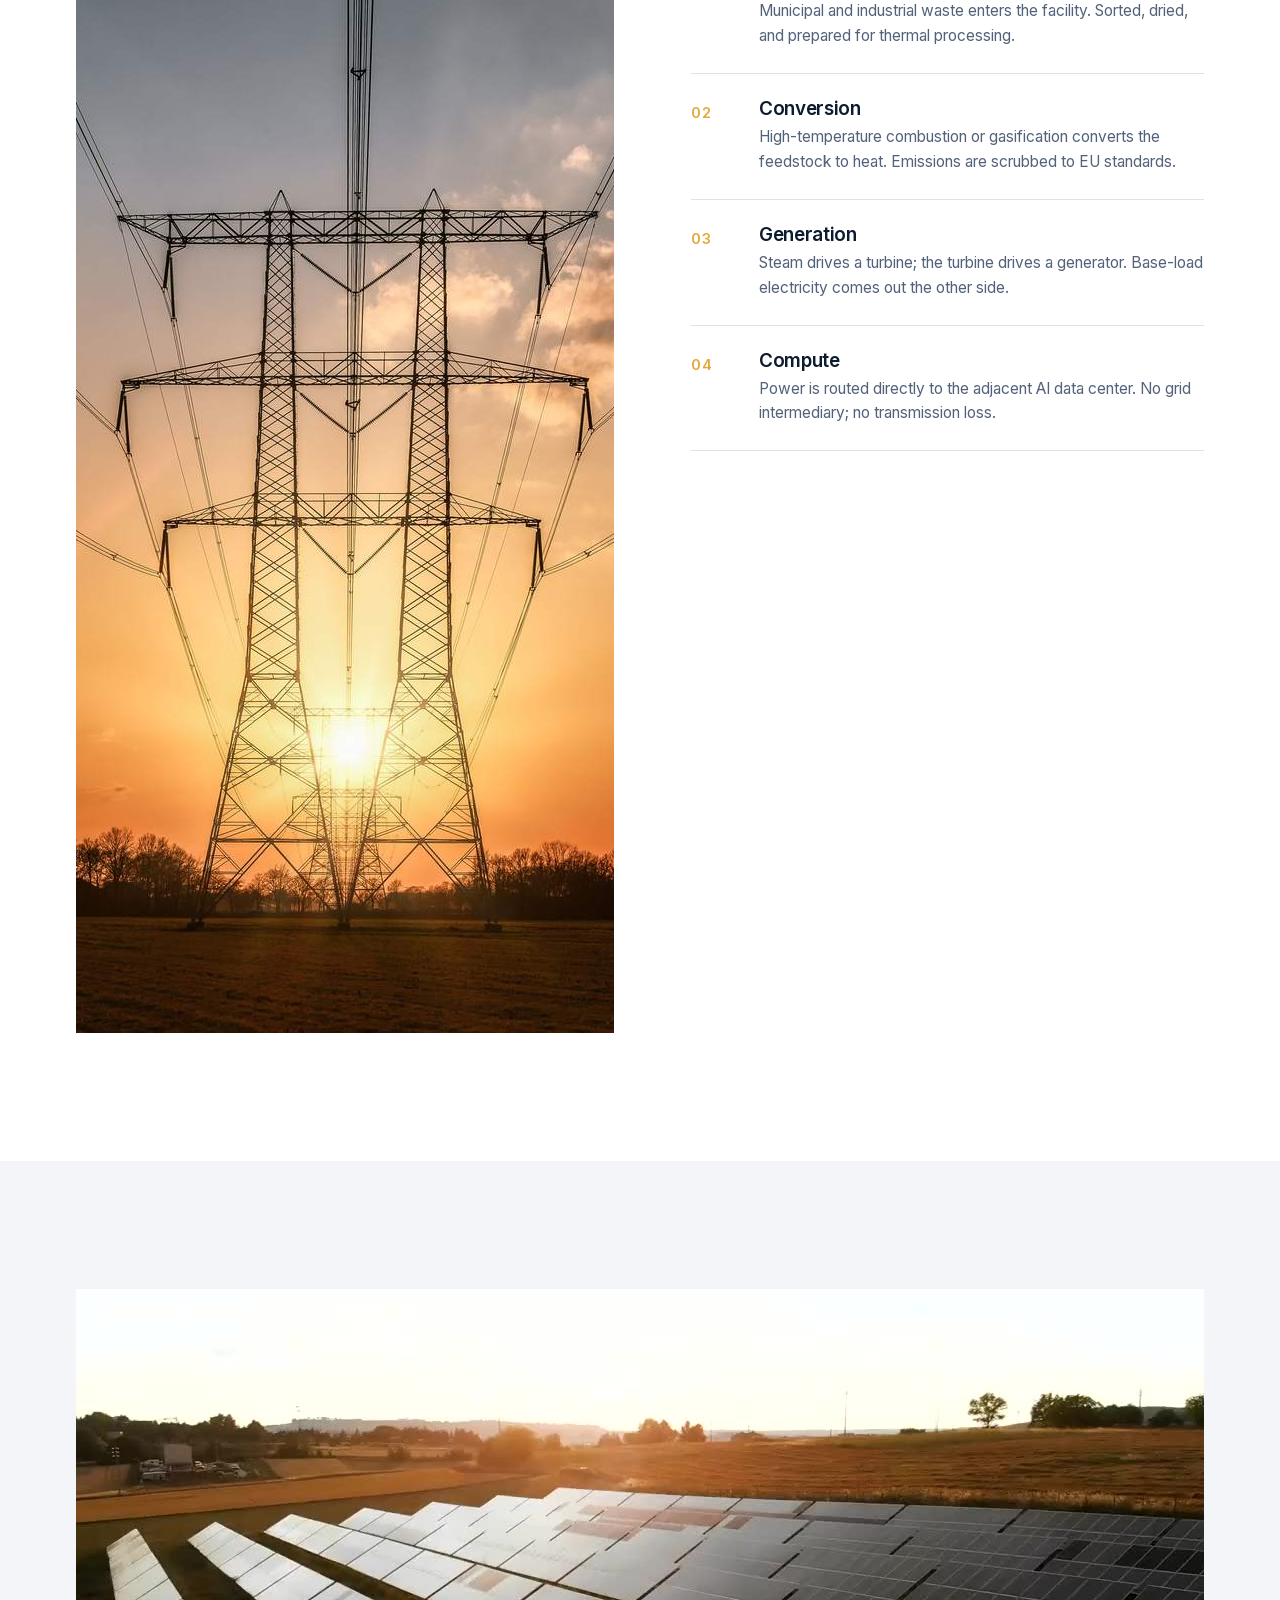
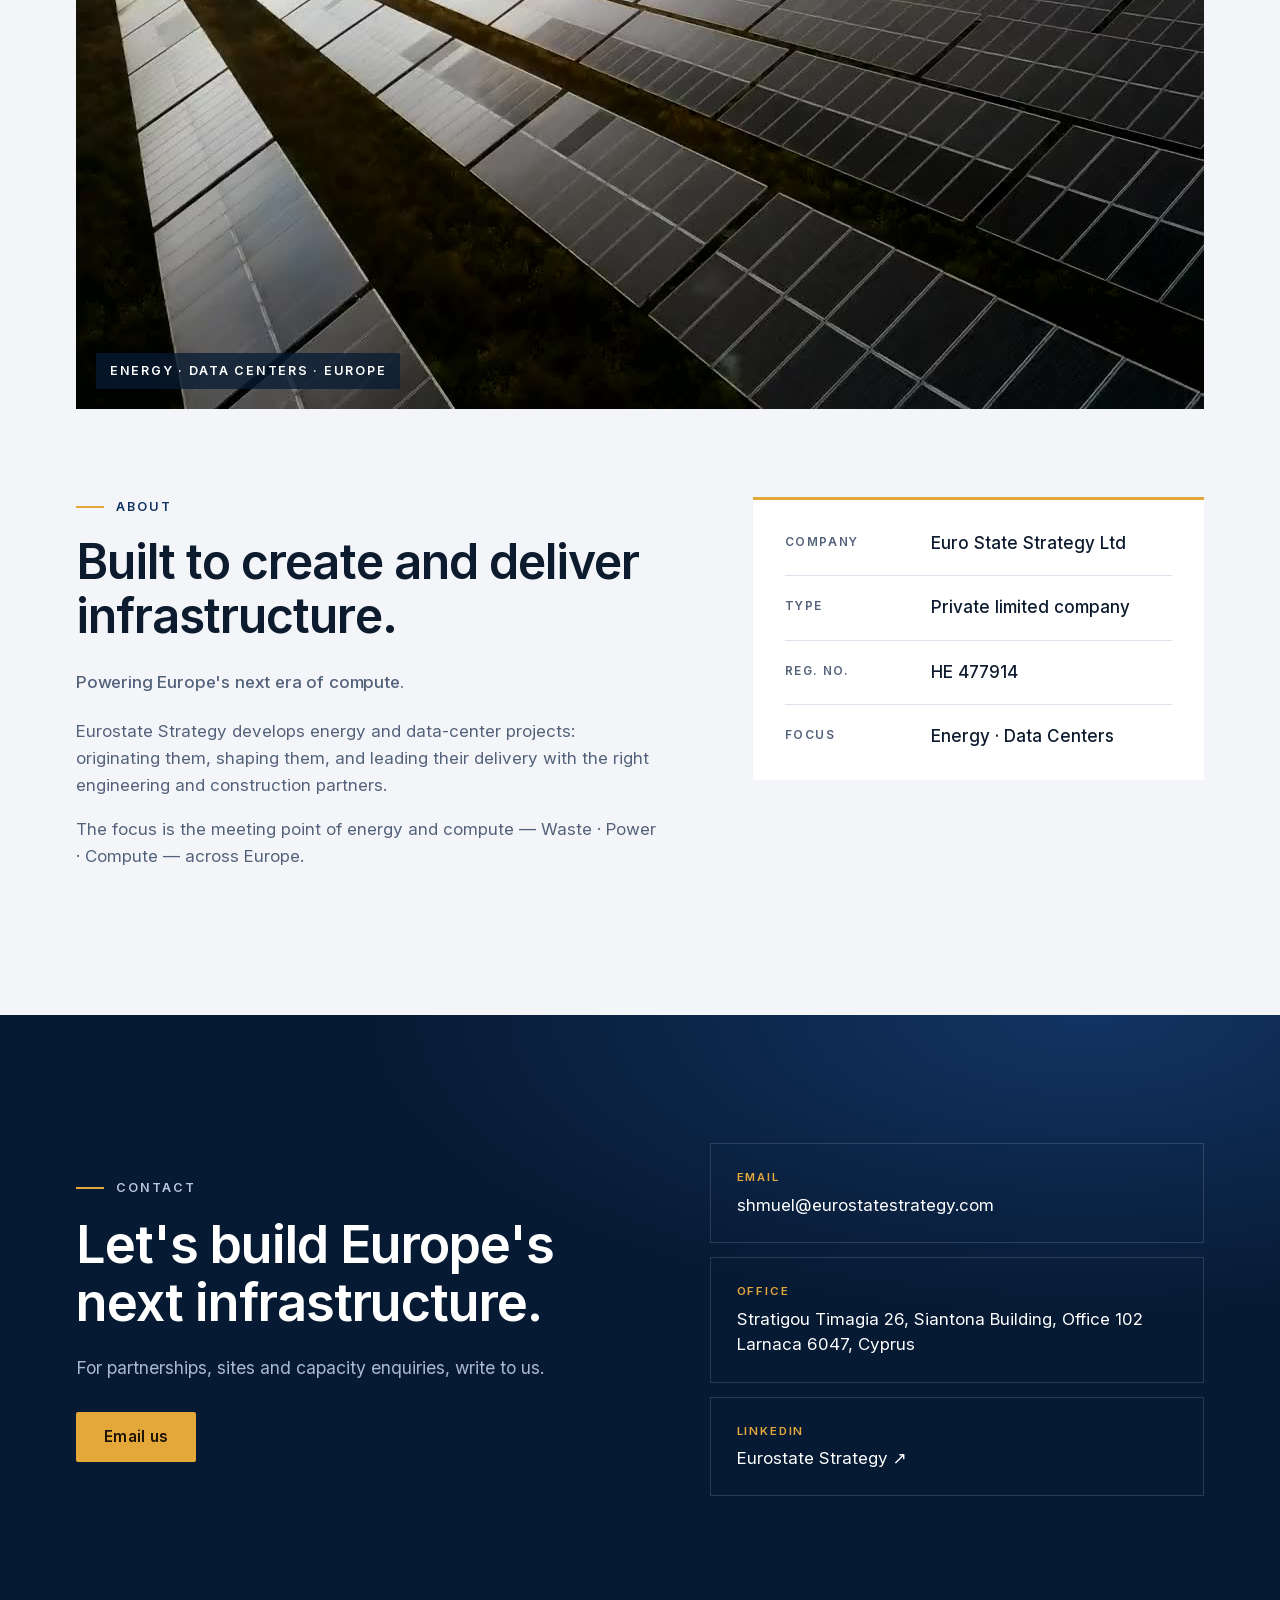
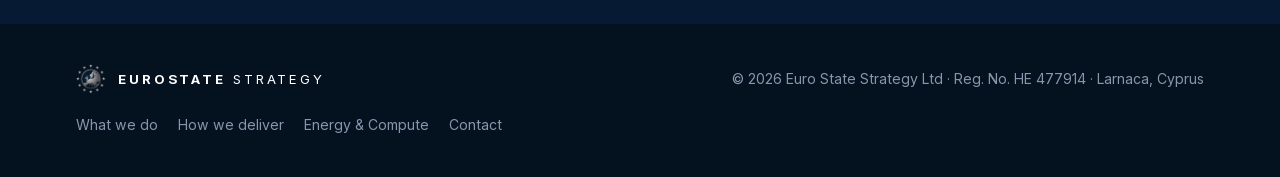
==== commit 4536dd18: "Motion when iOS blocks video (animated loops + pan), stage runs with Reduce Motion, crisp raster emb" ====
--- a/index.html
+++ b/index.html
@@ -51,7 +51,7 @@
 <header class="site-header" id="top">
   <div class="wrap header-inner">
     <a class="brand" href="#top" aria-label="Eurostate Strategy — home">
-      <img class="brand-logo" src="assets/img/logo-emblem.svg" width="40" height="40" alt="" aria-hidden="true">
+      <img class="brand-logo" src="assets/img/logo-emblem-128.png" srcset="assets/img/logo-emblem-128.png 1x, assets/img/logo-emblem-256.png 2x, assets/img/logo-emblem-384.png 3x" width="40" height="40" alt="" aria-hidden="true">
       <span class="brand-text"><strong>EUROSTATE</strong> STRATEGY</span>
     </a>
     <nav class="nav" aria-label="Main">
@@ -76,10 +76,10 @@
     <div class="stage-sticky">
       <img class="stage-poster" src="assets/video/hero.jpg" alt="" aria-hidden="true">
       <canvas id="globe" aria-hidden="true"></canvas>
-      <div class="layer" data-layer="hero" aria-hidden="true"><video autoplay muted playsinline webkit-playsinline loop preload="none" poster="assets/video/hero.jpg"><source data-src="assets/video/hero.mp4" type="video/mp4"></video></div>
-      <div class="layer" data-layer="energy" aria-hidden="true"><video muted playsinline webkit-playsinline loop preload="none" poster="assets/video/energy.jpg"><source data-src="assets/video/energy.mp4" type="video/mp4"></video></div>
-      <div class="layer" data-layer="build" aria-hidden="true"><video muted playsinline webkit-playsinline loop preload="none" poster="assets/video/build.jpg"><source data-src="assets/video/build.mp4" type="video/mp4"></video></div>
-      <div class="layer" data-layer="dc" aria-hidden="true"><video muted playsinline webkit-playsinline loop preload="none" poster="assets/video/dc.jpg"><source data-src="assets/video/dc.mp4" type="video/mp4"></video></div>
+      <div class="layer" data-layer="hero" aria-hidden="true"><video autoplay muted playsinline webkit-playsinline loop preload="none" poster="assets/video/hero.jpg"><source data-src="assets/video/hero.mp4" type="video/mp4"></video><img class="layer-anim" alt="" decoding="async" data-src="assets/video/hero-loop.webp"></div>
+      <div class="layer" data-layer="energy" aria-hidden="true"><video muted playsinline webkit-playsinline loop preload="none" poster="assets/video/energy.jpg"><source data-src="assets/video/energy.mp4" type="video/mp4"></video><img class="layer-anim" alt="" decoding="async" data-src="assets/video/energy-loop.webp"></div>
+      <div class="layer" data-layer="build" aria-hidden="true"><video muted playsinline webkit-playsinline loop preload="none" poster="assets/video/build.jpg"><source data-src="assets/video/build.mp4" type="video/mp4"></video><img class="layer-anim" alt="" decoding="async" data-src="assets/video/build-loop.webp"></div>
+      <div class="layer" data-layer="dc" aria-hidden="true"><video muted playsinline webkit-playsinline loop preload="none" poster="assets/video/dc.jpg"><source data-src="assets/video/dc.mp4" type="video/mp4"></video><img class="layer-anim" alt="" decoding="async" data-src="assets/video/dc-loop.webp"></div>
       <div class="stage-shade" aria-hidden="true"></div>
       <div class="stage-grain" aria-hidden="true"></div>
       <div class="wrap stage-captions">
@@ -312,7 +312,7 @@
 <footer class="site-footer">
   <div class="wrap footer-inner">
     <a class="brand brand-small" href="#top" aria-label="Back to top">
-      <img class="brand-logo brand-logo-sm" src="assets/img/logo-emblem.svg" width="30" height="30" alt="" aria-hidden="true" loading="lazy">
+      <img class="brand-logo brand-logo-sm" src="assets/img/logo-emblem-128.png" srcset="assets/img/logo-emblem-128.png 1x, assets/img/logo-emblem-256.png 2x, assets/img/logo-emblem-384.png 3x" width="30" height="30" alt="" aria-hidden="true" loading="lazy">
       <span class="brand-text"><strong>EUROSTATE</strong> STRATEGY</span>
     </a>
     <p>© <span id="year">2026</span> Euro State Strategy Ltd · Reg. No. HE 477914 · Larnaca, Cyprus</p>
--- a/styles.css
+++ b/styles.css
@@ -364,3 +364,10 @@
 .brand-logo{width:40px;height:40px;flex:none;display:block}
 .brand-logo-sm{width:30px;height:30px}
 @media (max-width:380px){.brand-logo{width:34px;height:34px}.brand{gap:9px}}
+.site-header::before{content:'';position:absolute;inset:0 0 -28px 0;background:linear-gradient(rgba(3,7,15,.55),rgba(3,7,15,0));pointer-events:none;z-index:-1;transition:opacity .35s}
+.site-header.scrolled::before,.site-header.open::before{opacity:0}
+
+.layer .layer-anim{position:absolute;inset:0;width:100%;height:100%;object-fit:cover;opacity:0;transition:opacity .5s ease;pointer-events:none}
+.layer.vid-blocked .layer-anim{opacity:1;animation:esKen 18s ease-in-out infinite alternate}
+.layer.vid-blocked video{animation:esKen 18s ease-in-out infinite alternate}
+@keyframes esKen{0%{transform:scale(1.04) translate3d(-1%,0,0)}100%{transform:scale(1.14) translate3d(1.5%,-1.5%,0)}}
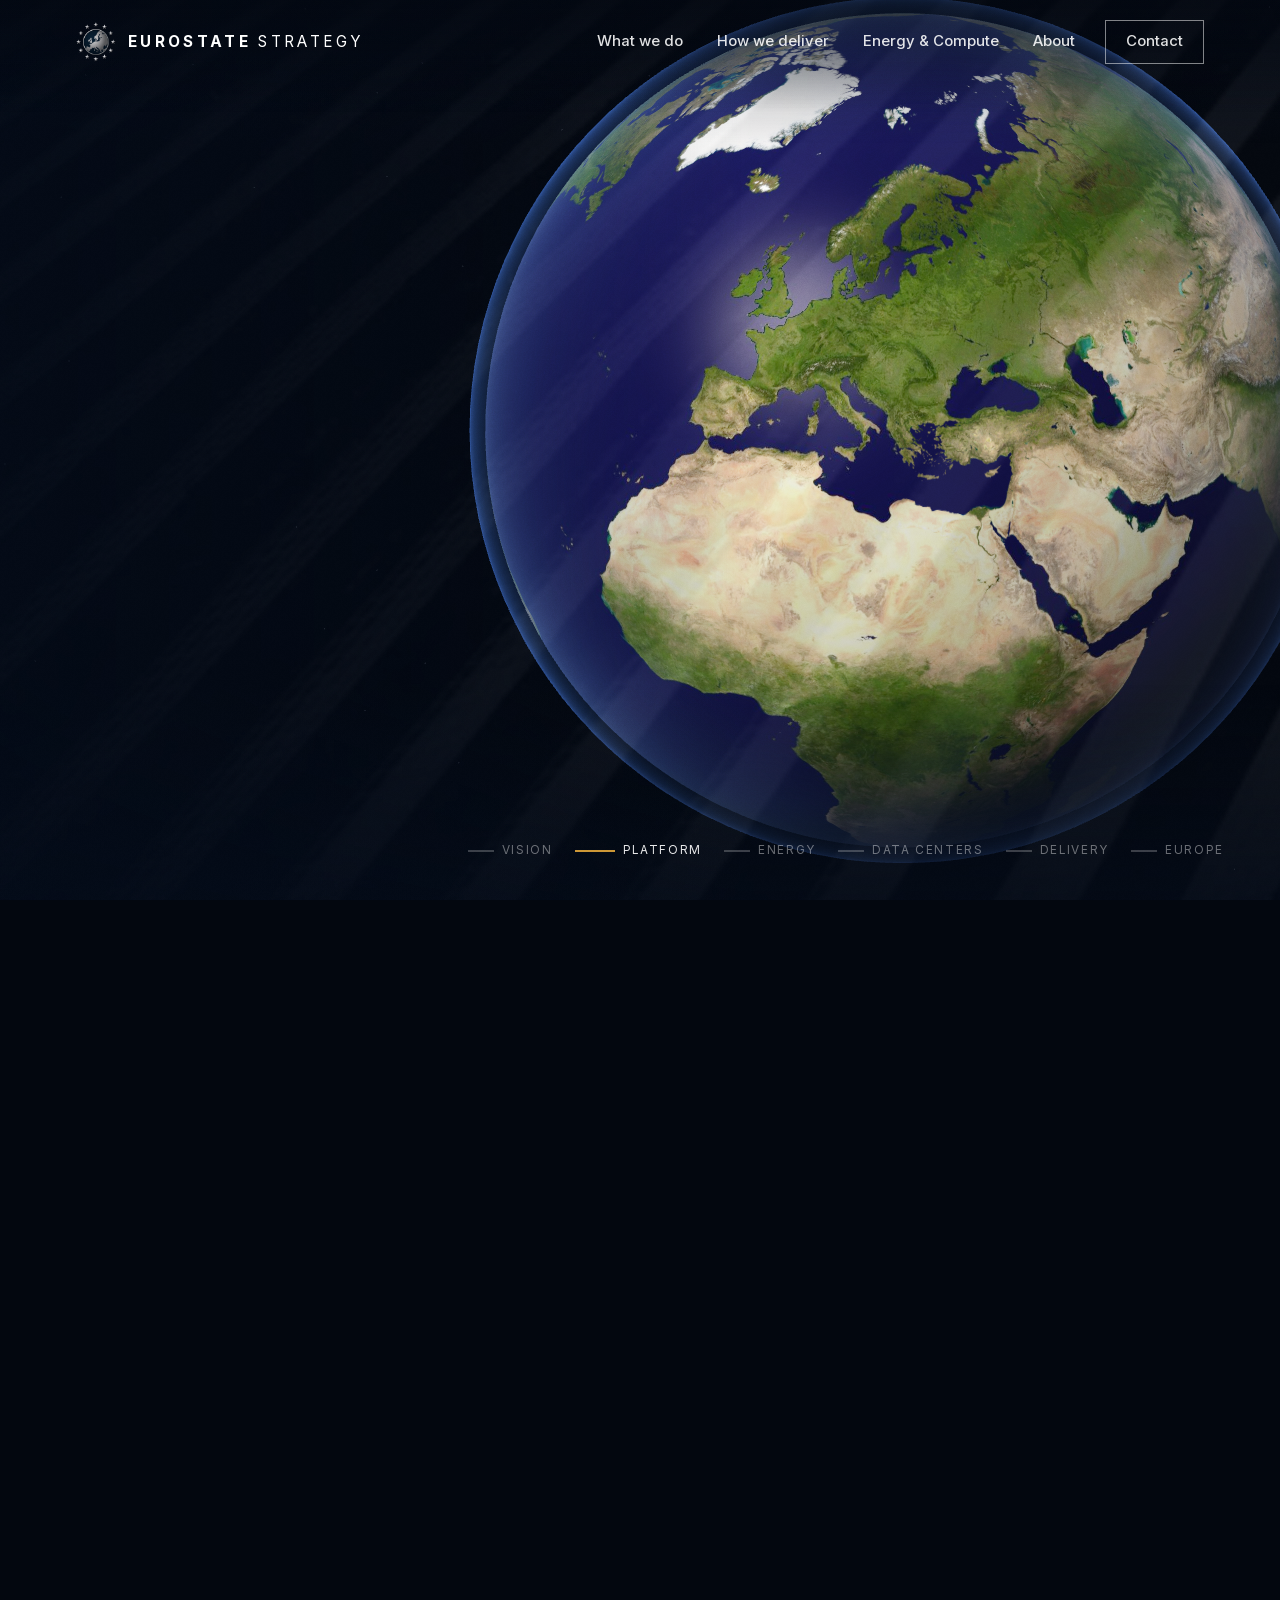
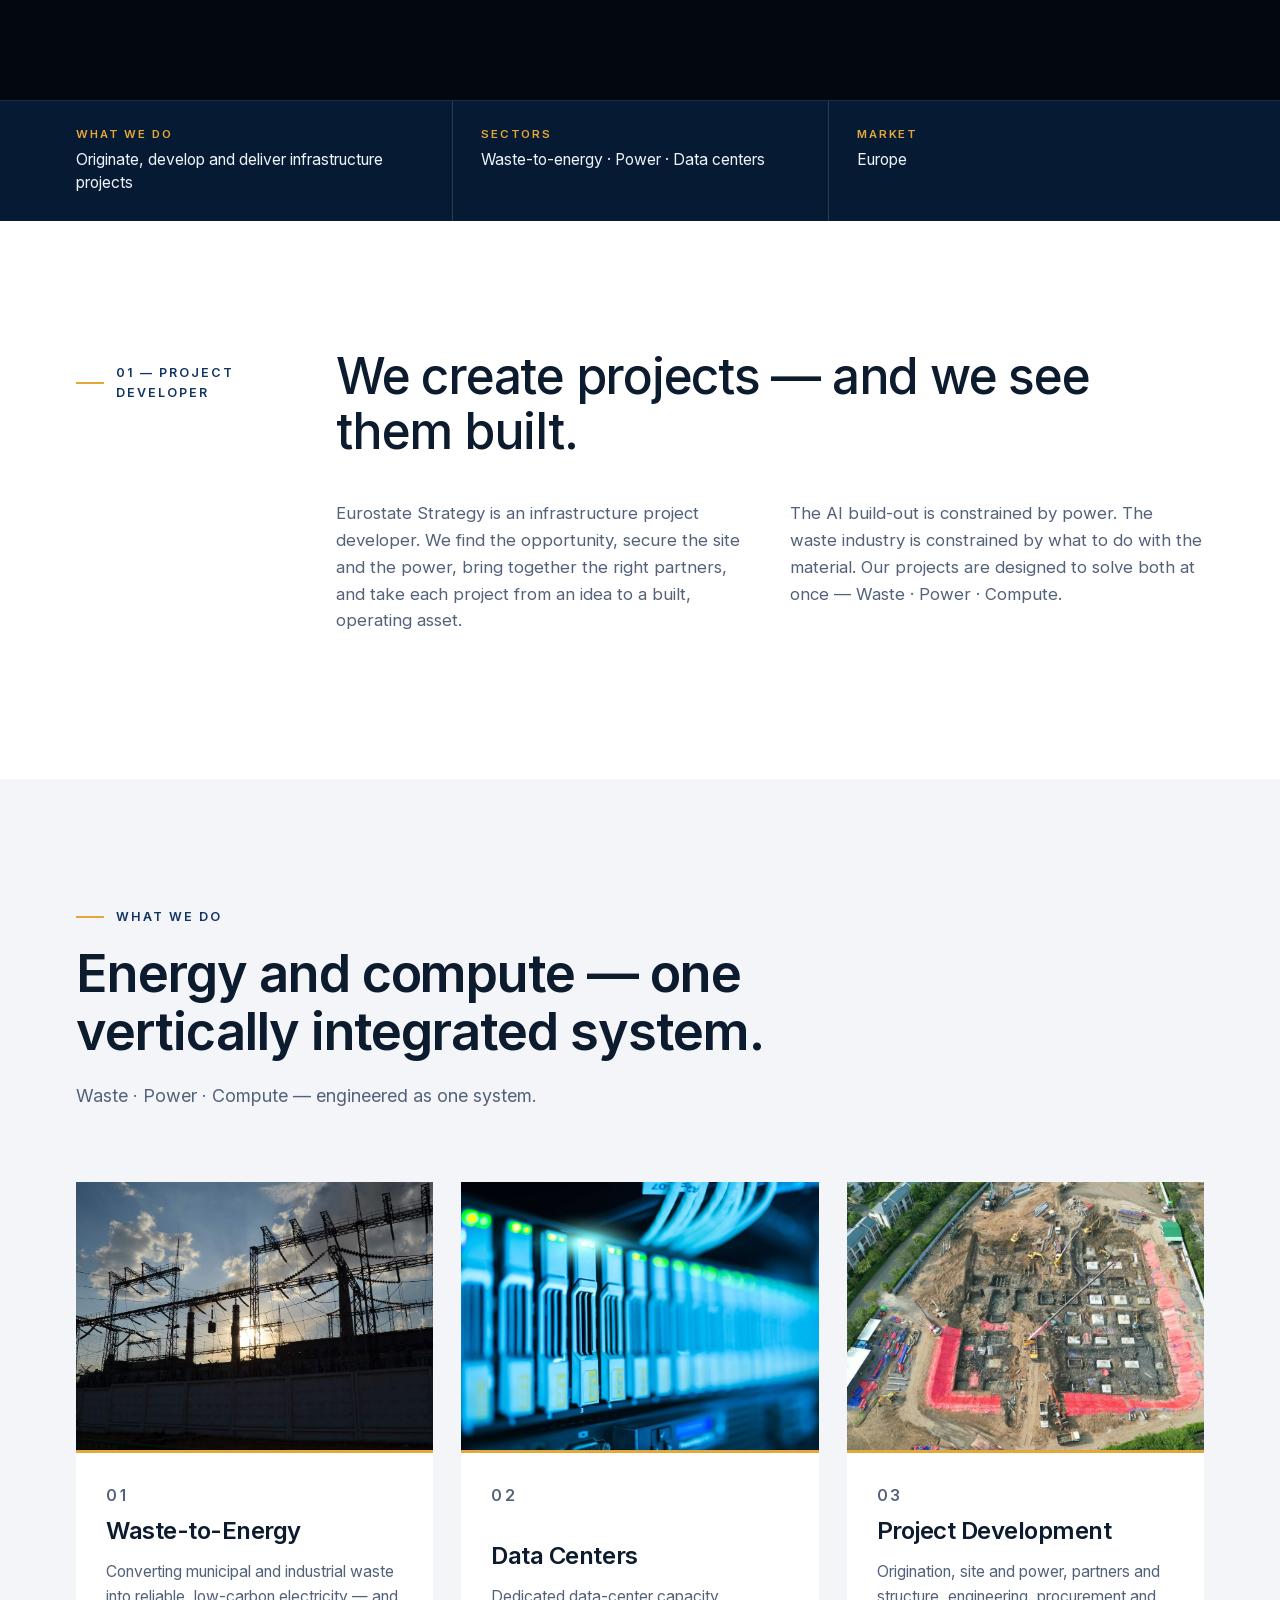
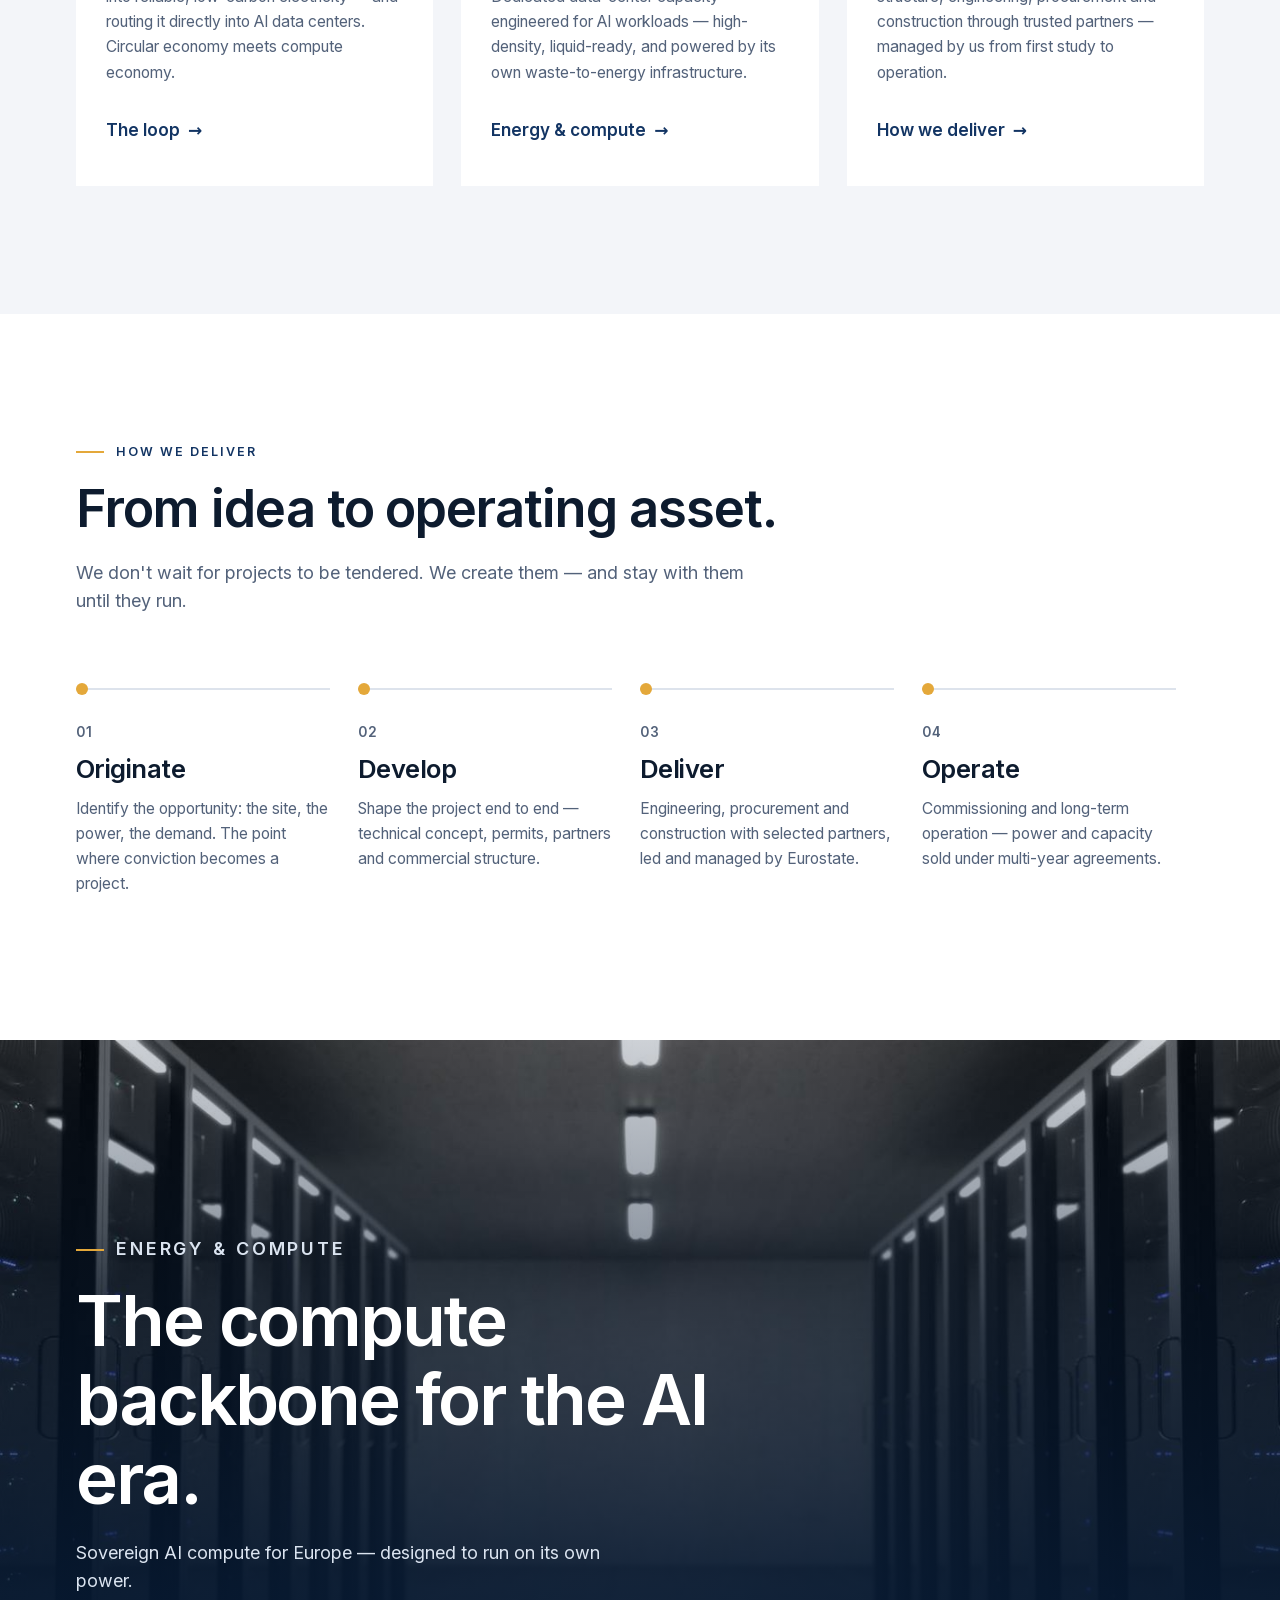
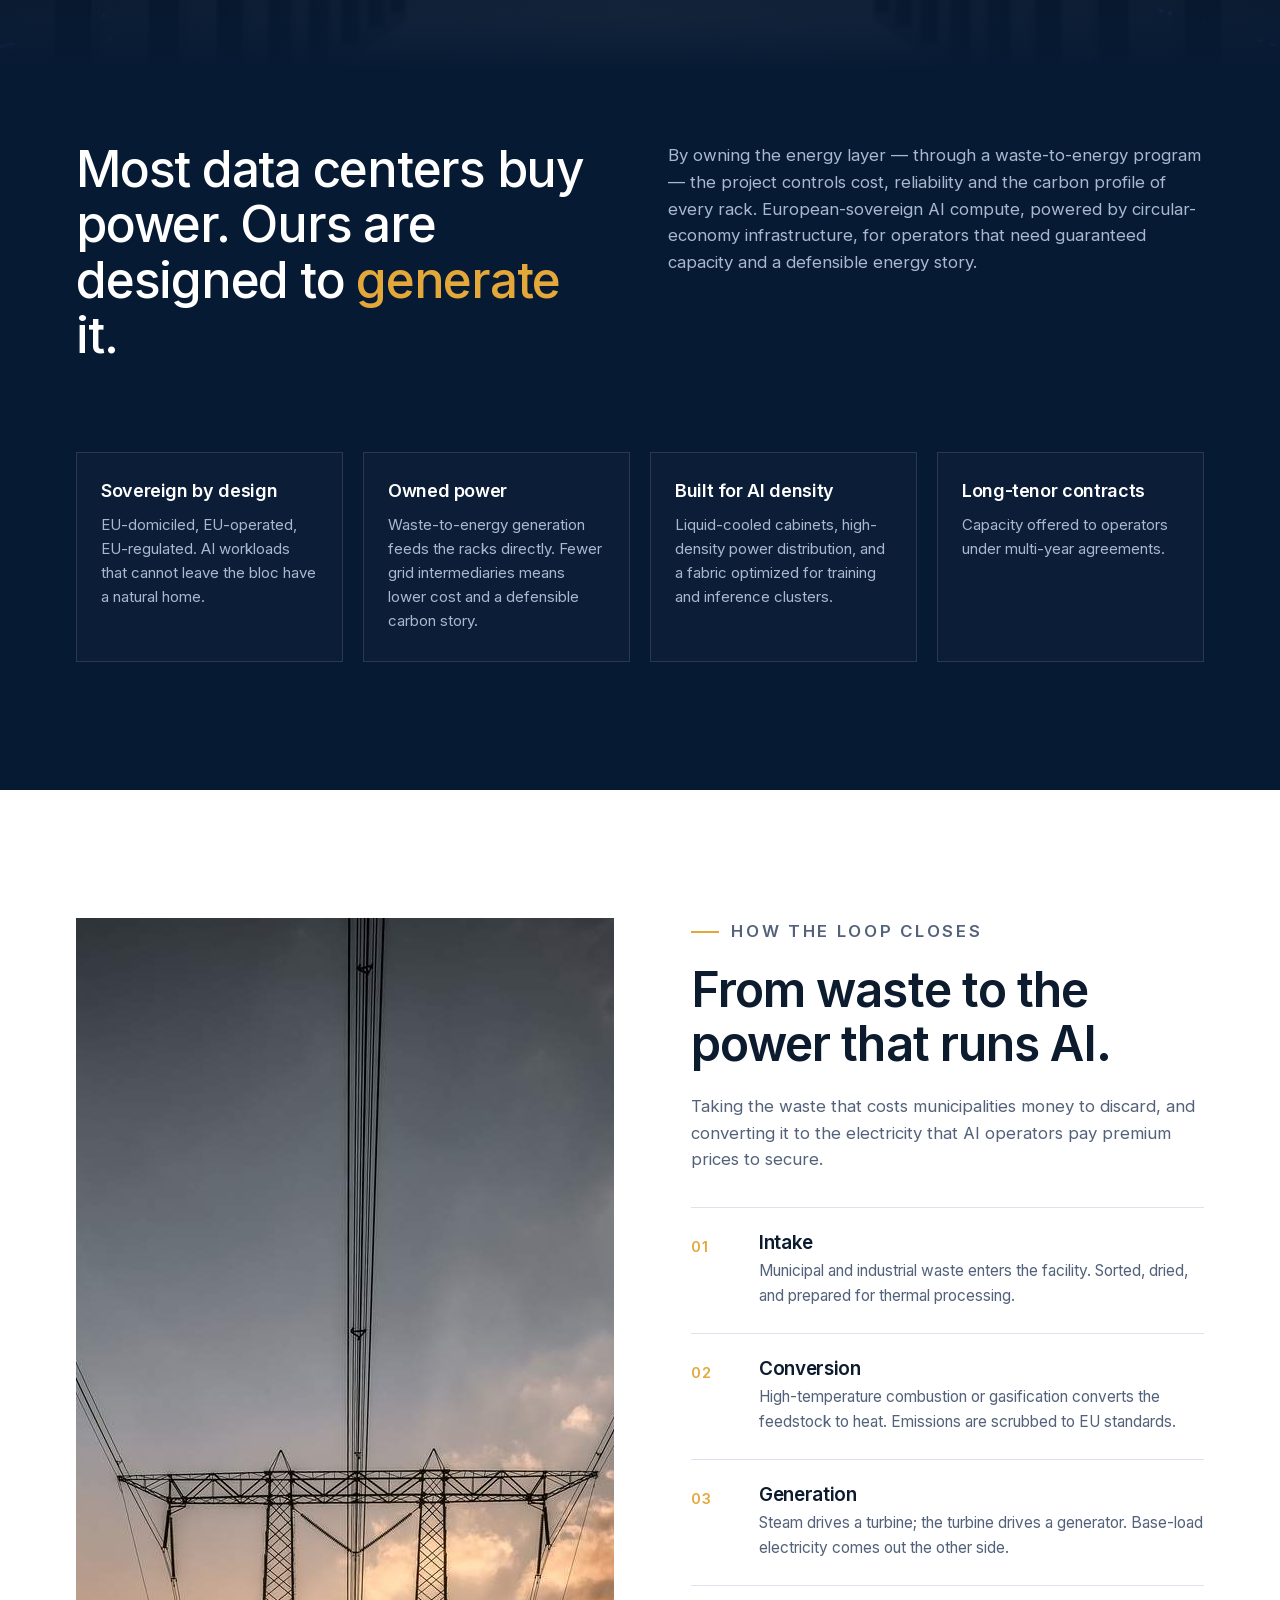
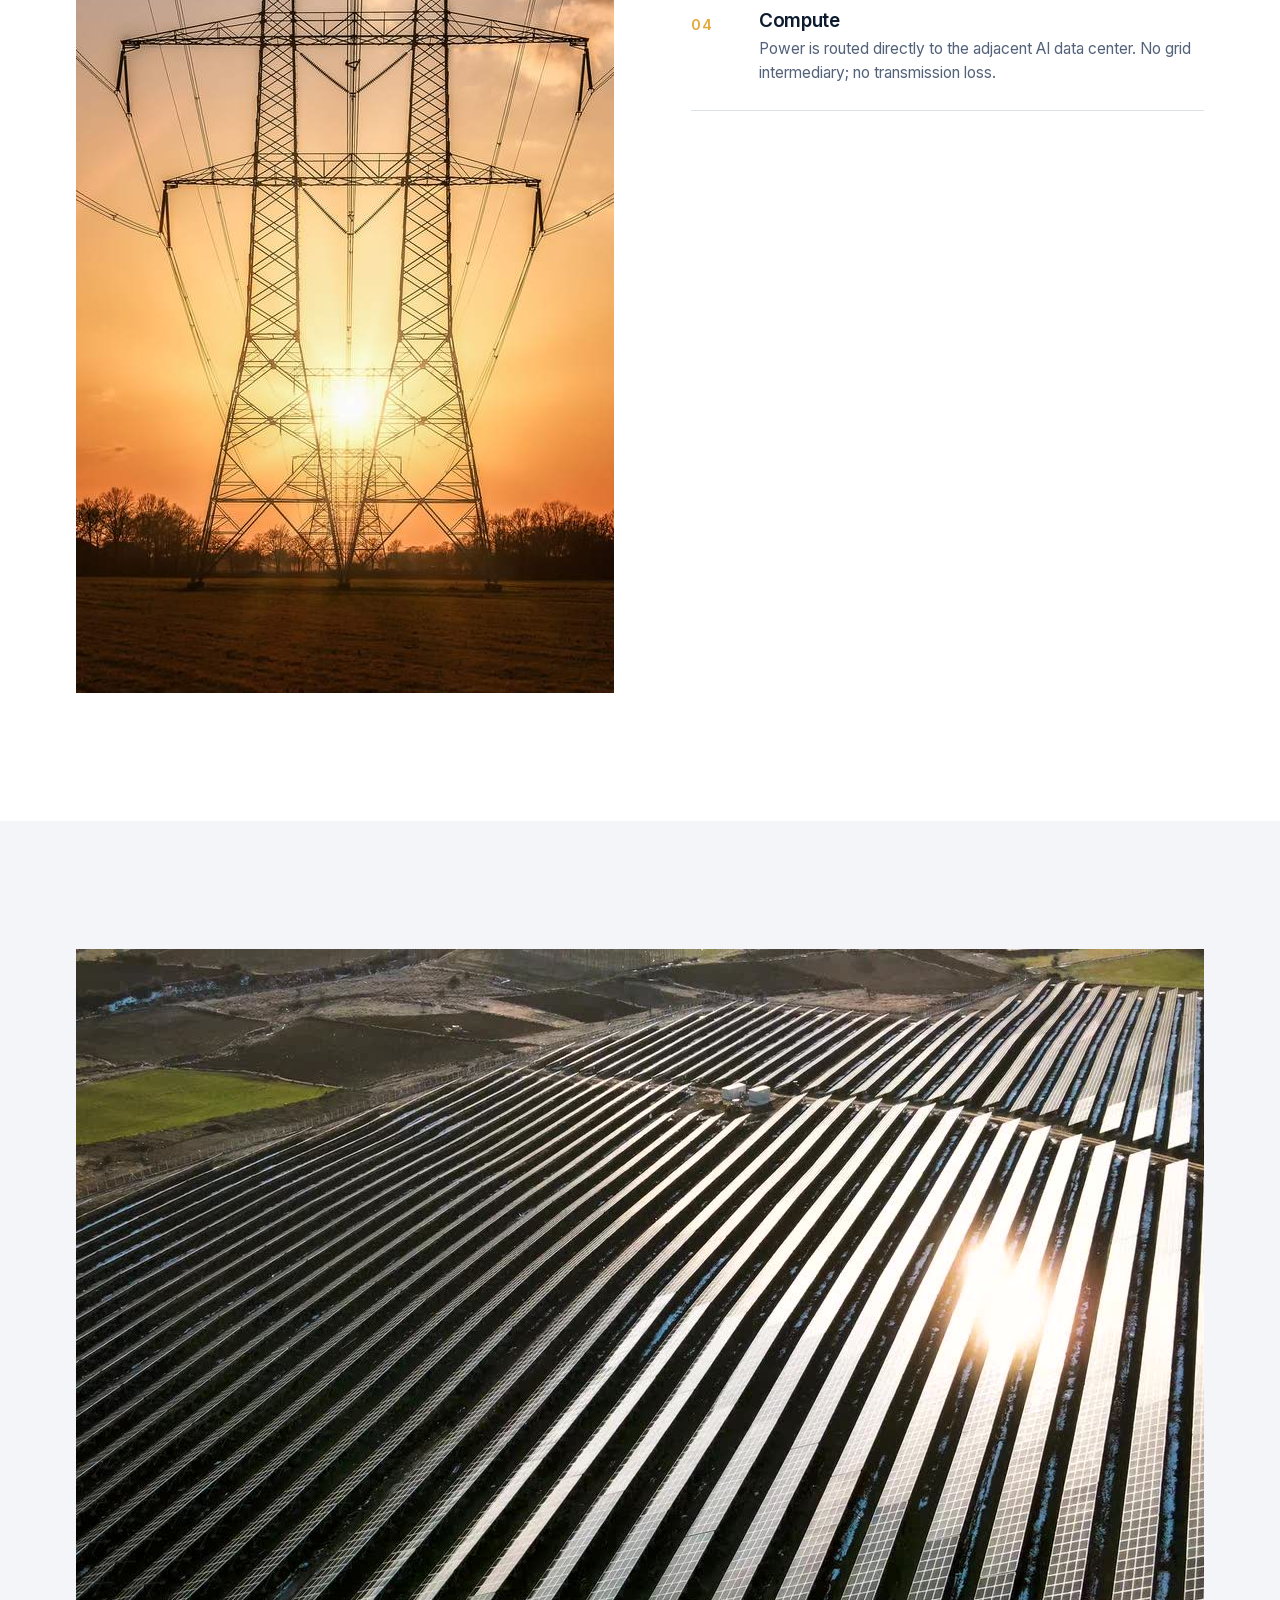
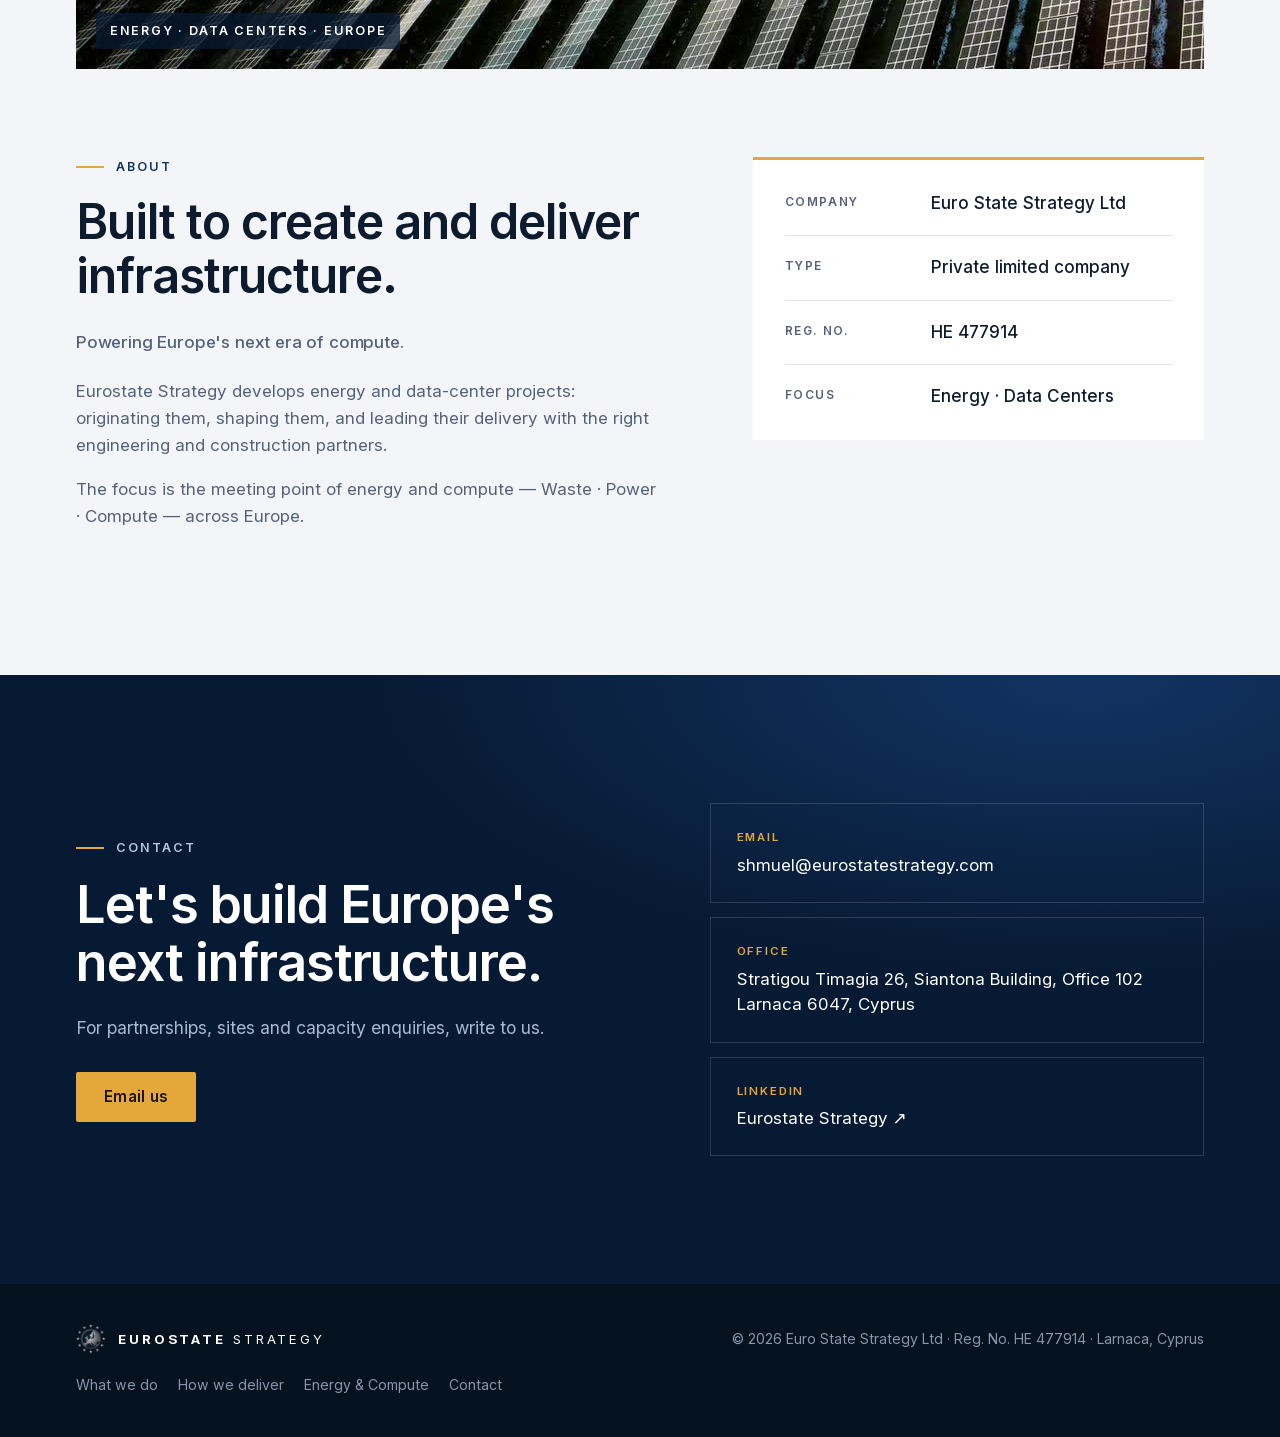
==== commit 817c4819: "Hero v4: full-bleed bright footage on phones (9:16 crops), small captions, longer scene holds, snap " ====
--- a/index.html
+++ b/index.html
@@ -18,7 +18,8 @@
   <link rel="manifest" href="site.webmanifest">
 <meta property="og:type" content="website">
 <link rel="preload" href="assets/fonts/inter-latin.woff2" as="font" type="font/woff2" crossorigin>
-<link rel="preload" href="assets/video/hero.jpg" as="image">
+<link rel="preload" href="assets/video/hero-m.jpg" as="image" media="(max-aspect-ratio: 1/1)">
+<link rel="preload" href="assets/video/hero.jpg" as="image" media="(min-aspect-ratio: 1/1)">
 <link rel="stylesheet" href="styles.css">
 <script src="script.js" defer></script>
 <script type="module" src="stage.js"></script>
@@ -31,10 +32,11 @@
   - Company facts (name, Reg. No. HE 477914, registered office): Cyprus companies registry listings (i-cyprus.com/company/660374).
   - Capability wording for origination / development / delivery is neutral positioning only; no projects, capacities, clients or dates are claimed.
   FOOTAGE (real camera footage, free licences, no attribution required; credited here):
-  - assets/video/hero.*   — Mixkit #46623 "Aerial view of solar panels in a field at sunset" (mixkit.co/free-stock-video/aerial-view-of-solar-panels-in-a-field-at-sunset-46623/), Mixkit Stock Video Free License.
+  - assets/video/hero* — Pexels video 7044793 "Drone footage of a solar farm" (pexels.com/video/drone-footage-of-a-solar-farm-7044793/), Pexels License (free for commercial use, no attribution required). Replaced Mixkit #46623 on 2026-11-03: its page lists the "Mixkit Restricted License".
   - assets/video/energy.* — Pexels video 4188245 "A drone shot of a nuclear power plant" (cooling towers at sunset) (pexels.com/video/4188245/), Pexels License. (Stock footage; not a Eurostate facility.)
   - assets/video/build.*  — Pexels video 40486460 "Aerial view of construction site with heavy machinery" (pexels.com/video/40486460/), Pexels License. (Stock footage; not a Eurostate site.)
-  - assets/video/dc.*     — Mixkit #23219 "Long hallway in data center" (mixkit.co/free-stock-video/long-hallway-in-data-center-23219/), Mixkit Stock Video Free License.
+  - assets/video/dc*   — Pexels video 7140931 "Close-up shot of an electronic device" (server front, blue light) (pexels.com/video/close-up-shot-of-a-electronic-device-7140931/), Pexels License. Replaced Mixkit #23219 on 2026-11-03 (Mixkit page lists "Mixkit Restricted License").
+  - "-m" files are 9:16 phone crops of the same clips; *-loop-m.webp are animated fallbacks for phones that block video (Low Power Mode). Grading baked in at encode.
   EARTH: NASA Blue Marble "Whole world – land and oceans" (commons.wikimedia.org/wiki/File:Whole_world_-_land_and_oceans_12000.jpg, public domain);
          NASA/NOAA "Earth's City Lights" DMSP 1994–95 (commons.wikimedia.org, public domain). three.js r170 (MIT).
   IMAGE CREDITS:
@@ -74,12 +76,12 @@
   <!-- HERO v2: real aerial footage + photographic Earth (stage.js). Without WebGL / with reduced motion: the opening frame and the first caption. -->
   <section class="stage" id="stage" aria-labelledby="hero-title">
     <div class="stage-sticky">
-      <img class="stage-poster" src="assets/video/hero.jpg" alt="" aria-hidden="true">
+      <img class="stage-poster" src="assets/video/hero.jpg" data-src-m="assets/video/hero-m.jpg" alt="" aria-hidden="true">
       <canvas id="globe" aria-hidden="true"></canvas>
-      <div class="layer" data-layer="hero" aria-hidden="true"><video autoplay muted playsinline webkit-playsinline loop preload="none" poster="assets/video/hero.jpg"><source data-src="assets/video/hero.mp4" type="video/mp4"></video><img class="layer-anim" alt="" decoding="async" data-src="assets/video/hero-loop.webp"></div>
-      <div class="layer" data-layer="energy" aria-hidden="true"><video muted playsinline webkit-playsinline loop preload="none" poster="assets/video/energy.jpg"><source data-src="assets/video/energy.mp4" type="video/mp4"></video><img class="layer-anim" alt="" decoding="async" data-src="assets/video/energy-loop.webp"></div>
-      <div class="layer" data-layer="build" aria-hidden="true"><video muted playsinline webkit-playsinline loop preload="none" poster="assets/video/build.jpg"><source data-src="assets/video/build.mp4" type="video/mp4"></video><img class="layer-anim" alt="" decoding="async" data-src="assets/video/build-loop.webp"></div>
-      <div class="layer" data-layer="dc" aria-hidden="true"><video muted playsinline webkit-playsinline loop preload="none" poster="assets/video/dc.jpg"><source data-src="assets/video/dc.mp4" type="video/mp4"></video><img class="layer-anim" alt="" decoding="async" data-src="assets/video/dc-loop.webp"></div>
+      <div class="layer" data-layer="hero" aria-hidden="true"><video autoplay muted playsinline webkit-playsinline loop preload="none" poster="assets/video/hero.jpg" data-poster-m="assets/video/hero-m.jpg"><source data-src="assets/video/hero.mp4" data-src-m="assets/video/hero-m.mp4" type="video/mp4"></video><img class="layer-anim" alt="" decoding="async" data-src="assets/video/hero-loop-m.webp"></div>
+      <div class="layer" data-layer="energy" aria-hidden="true"><video muted playsinline webkit-playsinline loop preload="none" poster="assets/video/energy.jpg" data-poster-m="assets/video/energy-m.jpg"><source data-src="assets/video/energy.mp4" data-src-m="assets/video/energy-m.mp4" type="video/mp4"></video><img class="layer-anim" alt="" decoding="async" data-src="assets/video/energy-loop-m.webp"></div>
+      <div class="layer" data-layer="build" aria-hidden="true"><video muted playsinline webkit-playsinline loop preload="none" poster="assets/video/build.jpg" data-poster-m="assets/video/build-m.jpg"><source data-src="assets/video/build.mp4" data-src-m="assets/video/build-m.mp4" type="video/mp4"></video><img class="layer-anim" alt="" decoding="async" data-src="assets/video/build-loop-m.webp"></div>
+      <div class="layer" data-layer="dc" aria-hidden="true"><video muted playsinline webkit-playsinline loop preload="none" poster="assets/video/dc.jpg" data-poster-m="assets/video/dc-m.jpg"><source data-src="assets/video/dc.mp4" data-src-m="assets/video/dc-m.mp4" type="video/mp4"></video><img class="layer-anim" alt="" decoding="async" data-src="assets/video/dc-loop-m.webp"></div>
       <div class="stage-shade" aria-hidden="true"></div>
       <div class="stage-grain" aria-hidden="true"></div>
       <div class="wrap stage-captions">
@@ -119,6 +121,10 @@
           <a class="btn btn-accent" href="#what-we-do">Explore</a>
         </div>
       </div>
+      <script>/* phones in portrait get 9:16 crops of the same footage (sharper, full-bleed) */
+      (function(){if(!matchMedia('(max-aspect-ratio: 1/1)').matches)return;var s=document.getElementById('stage');
+      s.querySelectorAll('[data-src-m]').forEach(function(e){if(e.tagName==='IMG'){e.src=e.dataset.srcM}else{e.dataset.src=e.dataset.srcM}});
+      s.querySelectorAll('[data-poster-m]').forEach(function(v){v.poster=v.dataset.posterM});document.documentElement.classList.add('es-portrait')})();</script>
       <ol class="stage-ticks" aria-hidden="true">
         <li data-tick class="on"><span></span>Vision</li>
         <li data-tick><span></span>Platform</li>
--- a/styles.css
+++ b/styles.css
@@ -371,3 +371,35 @@
 .layer.vid-blocked .layer-anim{opacity:1;animation:esKen 18s ease-in-out infinite alternate}
 .layer.vid-blocked video{animation:esKen 18s ease-in-out infinite alternate}
 @keyframes esKen{0%{transform:scale(1.04) translate3d(-1%,0,0)}100%{transform:scale(1.14) translate3d(1.5%,-1.5%,0)}}
+
+
+/* ===== v4 (Nov 3, Shmuel 20:36 IL: "the animations are small, not clearly visible") =====
+   Footage full-bleed and bright; only a short bottom gradient behind small text; longer holds per scene. */
+.stage-live .stage{height:900vh}
+.stage-snap{position:absolute;left:0;width:1px;height:1px;pointer-events:none;scroll-snap-align:start}
+.stage-shade{background:
+  linear-gradient(90deg,rgba(4,12,26,.66) 0%,rgba(4,12,26,.34) 34%,rgba(4,12,26,0) 58%),
+  linear-gradient(180deg,rgba(4,12,26,.4) 0%,rgba(4,12,26,0) 16%,rgba(4,12,26,0) 76%,rgba(4,12,26,.6) 100%)}
+.cap-title,.cap-text,.stage h1,.cap-label,.stage .eyebrow,.stage .hero-lede{text-shadow:0 1px 14px rgba(0,0,0,.45),0 1px 2px rgba(0,0,0,.35)}
+.stage-grain{opacity:.05}
+@media (max-width:820px){
+  html{scroll-snap-type:y proximity}
+  .stage-live .stage{height:1100vh}
+  .stage-sticky{align-items:flex-end}
+  .stage-shade{background:linear-gradient(180deg,rgba(3,8,18,.3) 0%,rgba(3,8,18,0) 11%,rgba(3,8,18,0) 60%,rgba(3,8,18,.5) 77%,rgba(3,8,18,.8) 100%)}
+  .cap{align-self:end;padding-top:0;padding-bottom:58px;max-width:none}
+  .cap-label{font-size:.64rem;letter-spacing:.14em;margin-bottom:8px;gap:8px}
+  .cap-label::before{width:16px}
+  .cap-title{font-size:clamp(1.3rem,6vw,1.65rem);line-height:1.14}
+  .stage .cap-text{display:none}
+  .stage .eyebrow{white-space:normal;line-height:1.5;max-width:30ch}
+  .stage h1{font-size:clamp(1.35rem,6.2vw,1.7rem);line-height:1.14}
+  .stage .eyebrow{font-size:.6rem;margin-bottom:10px;letter-spacing:.14em}
+  .stage .hero-lede{display:none}
+  .stage .hero-actions{margin-top:14px;gap:10px}
+  .stage .hero-actions .btn,.cap .btn{min-height:44px;padding:0 18px;font-size:.84rem;flex:0 0 auto}
+  .cap .btn{margin-top:10px}
+  .stage-ticks{bottom:24px}
+  .scroll-hint{bottom:16px}
+  .scroll-hint{display:none}
+}
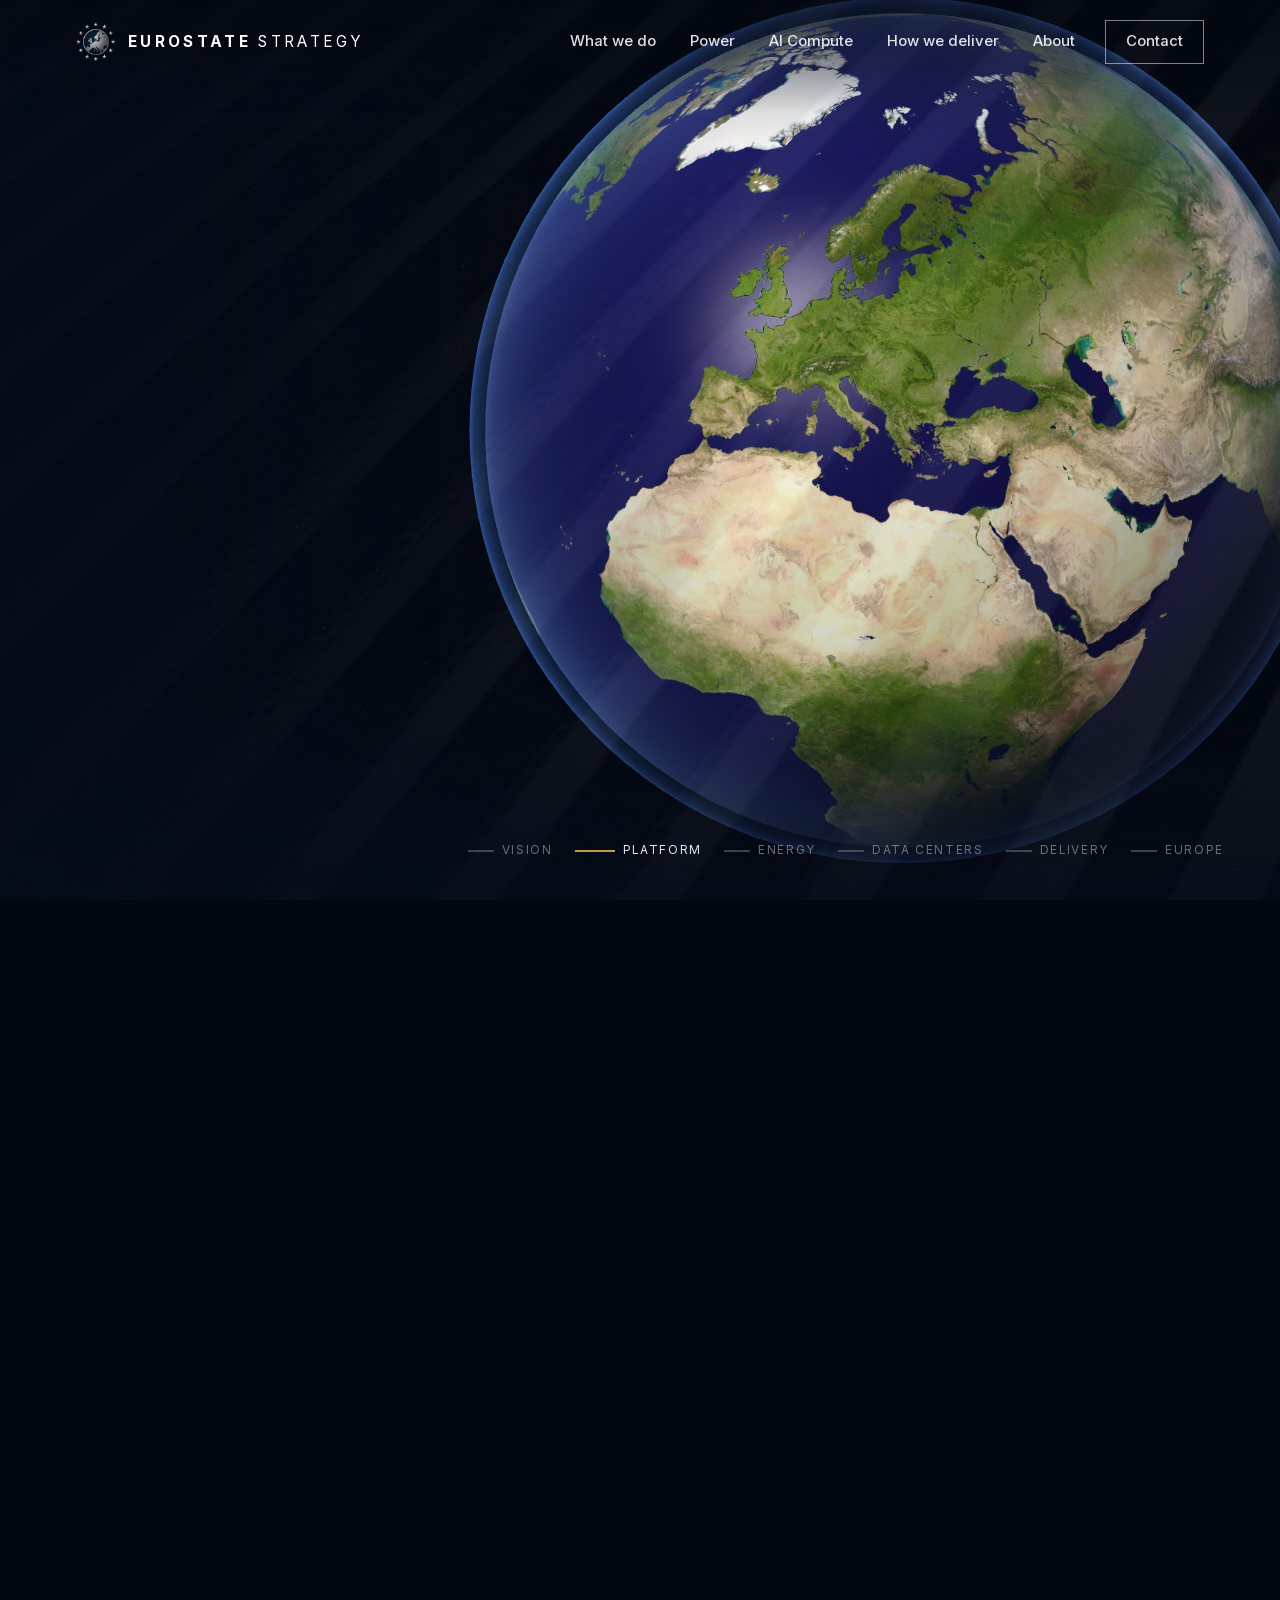
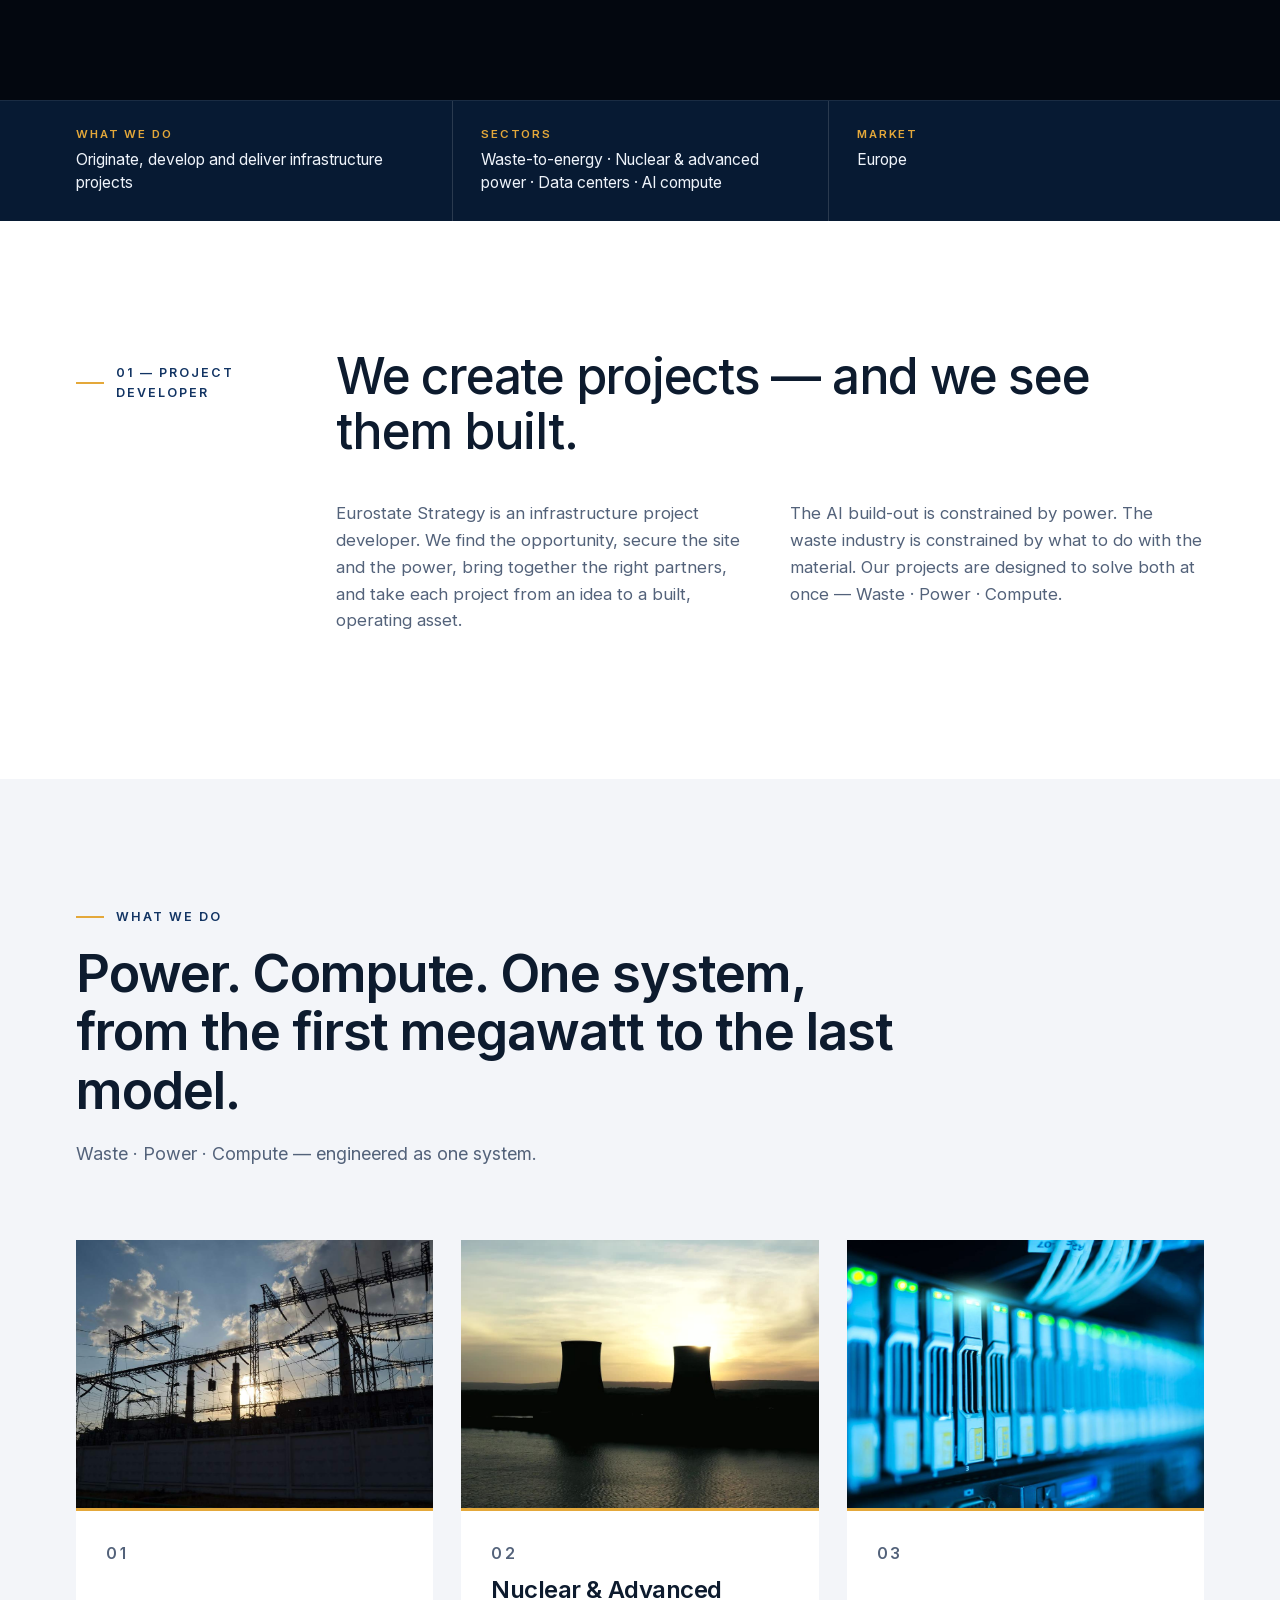
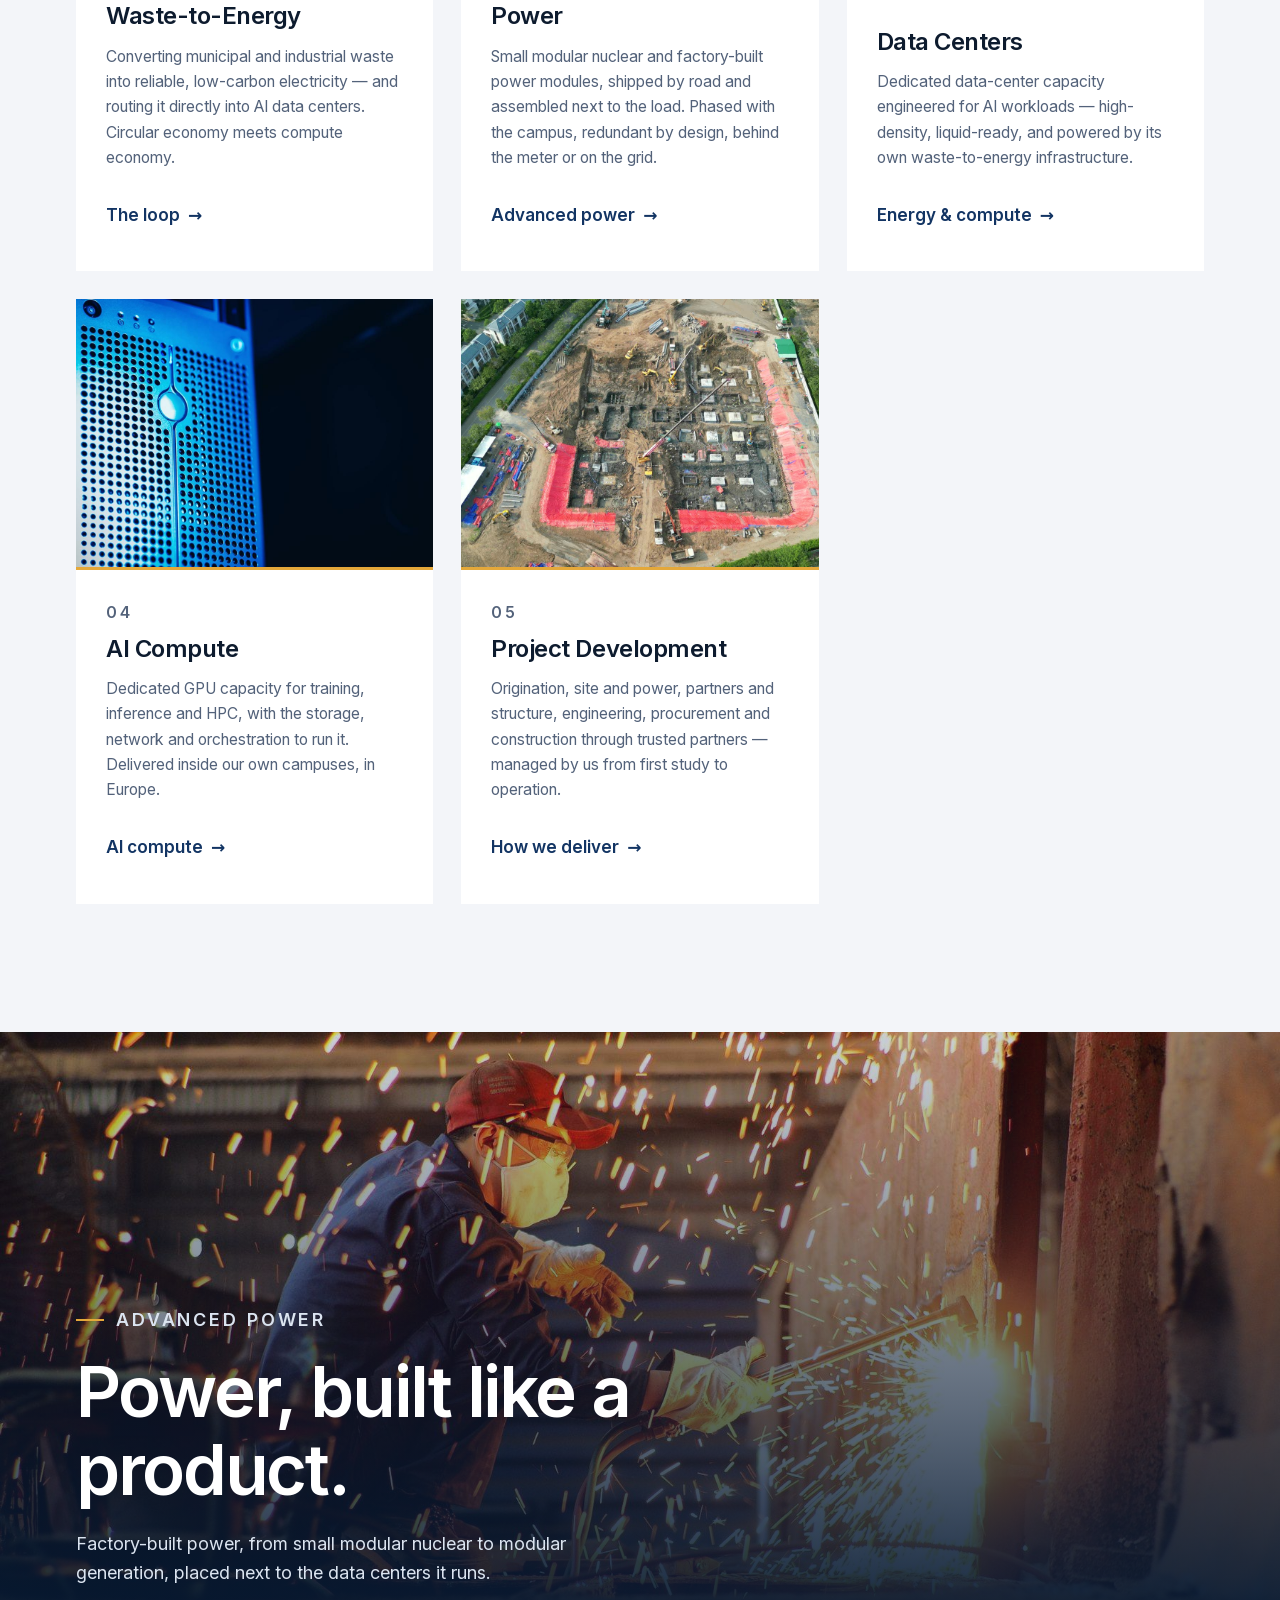
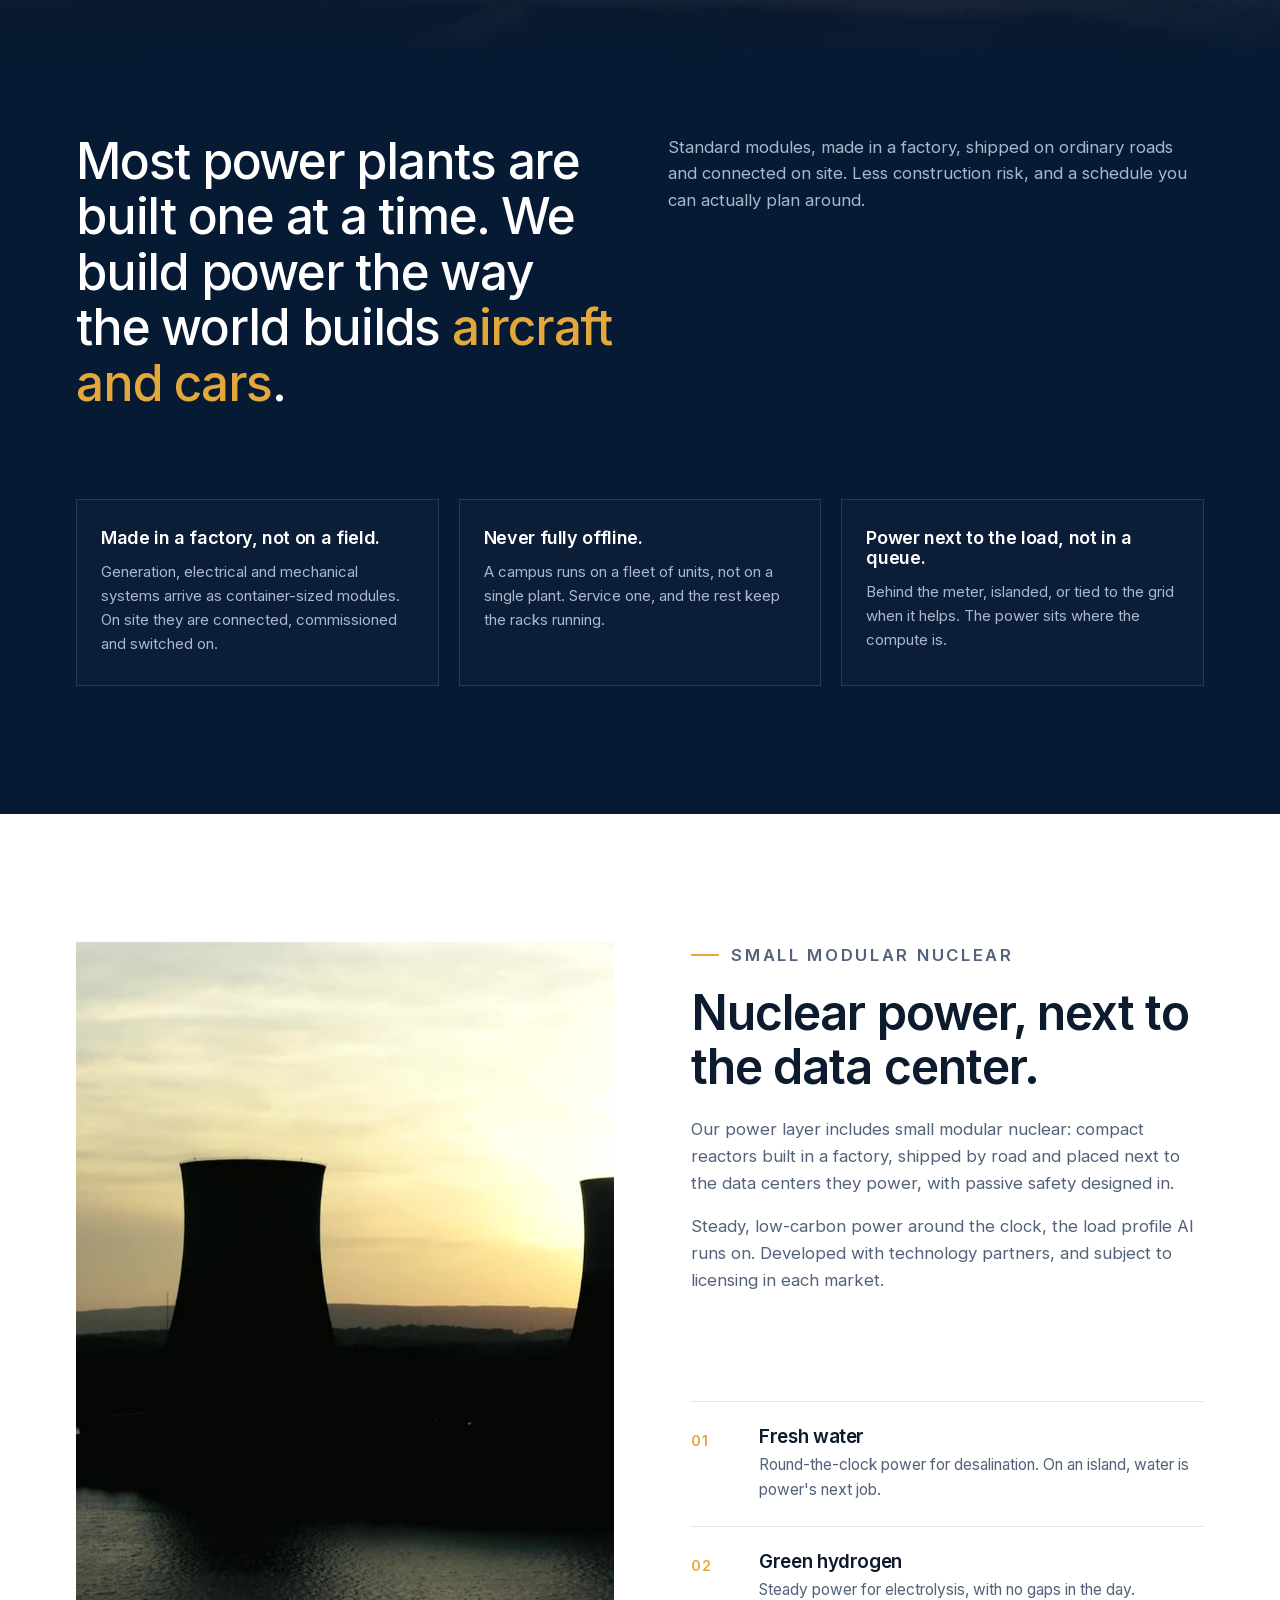
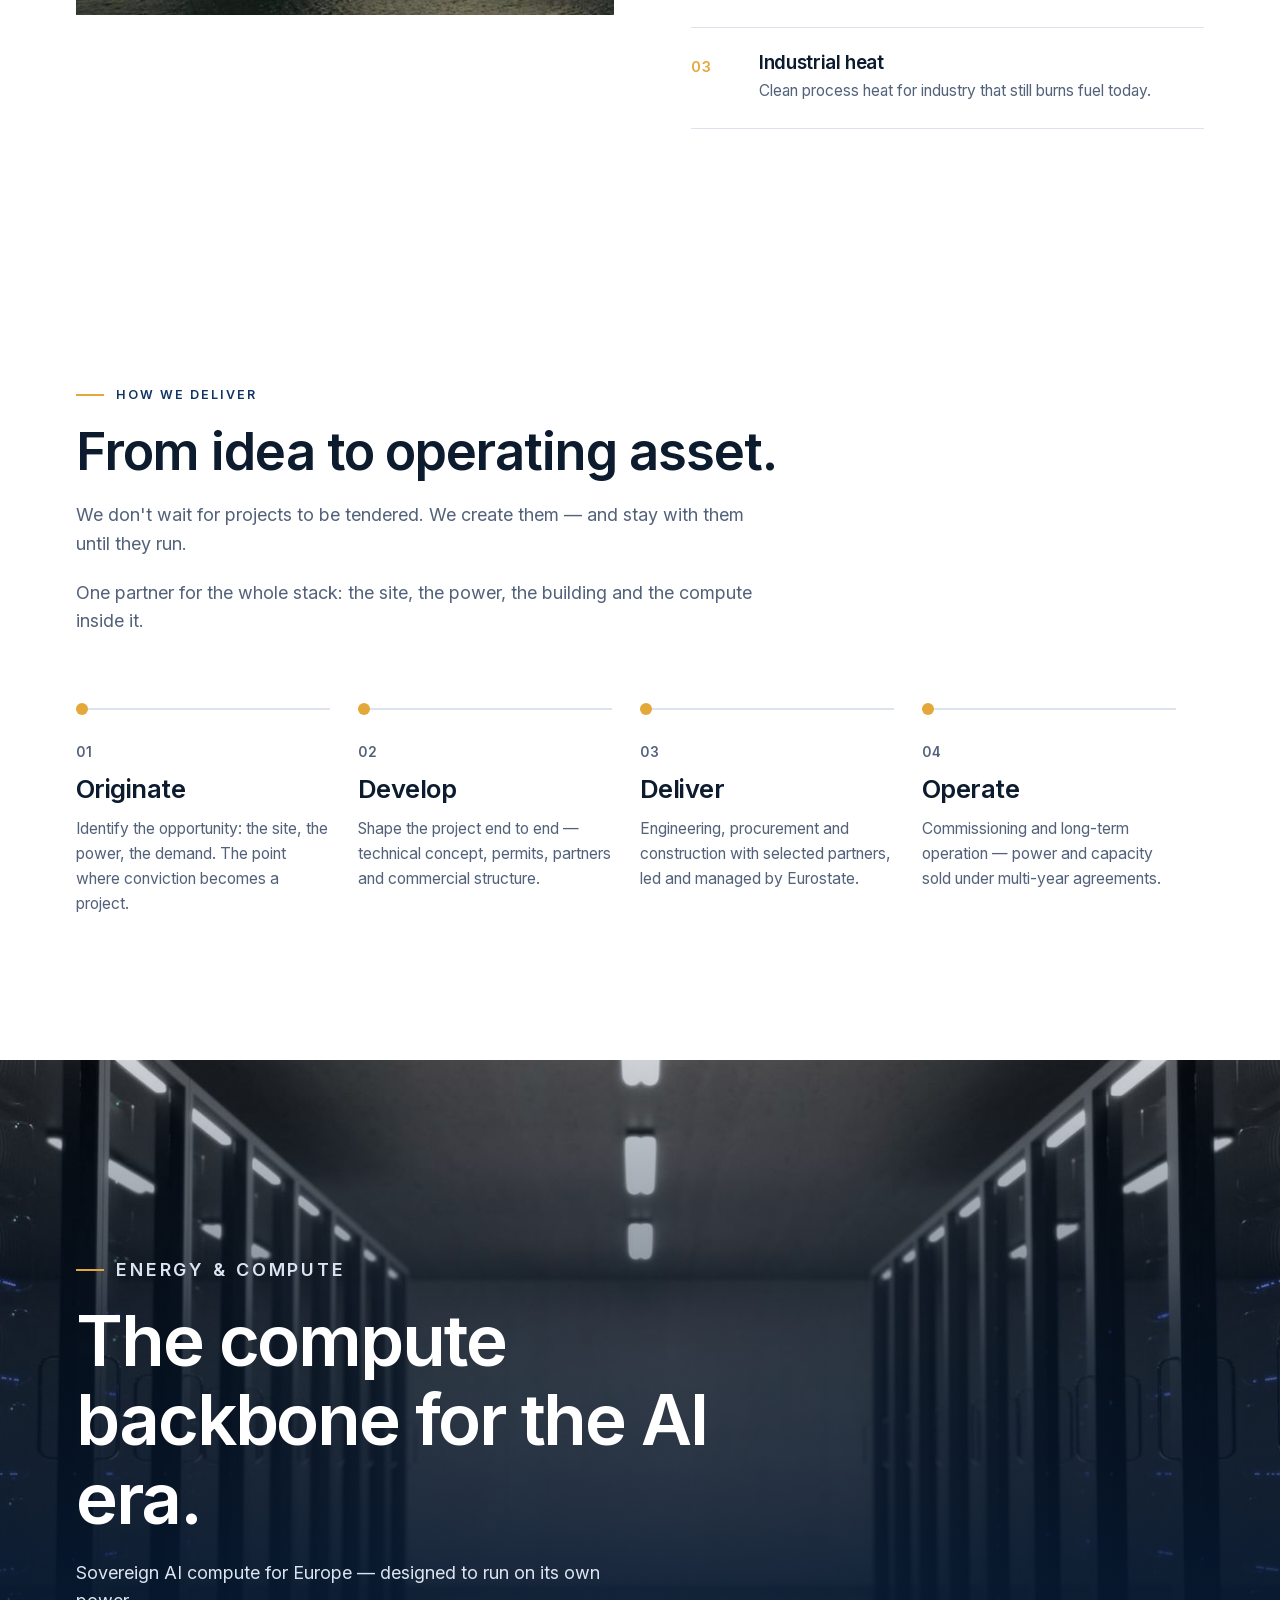
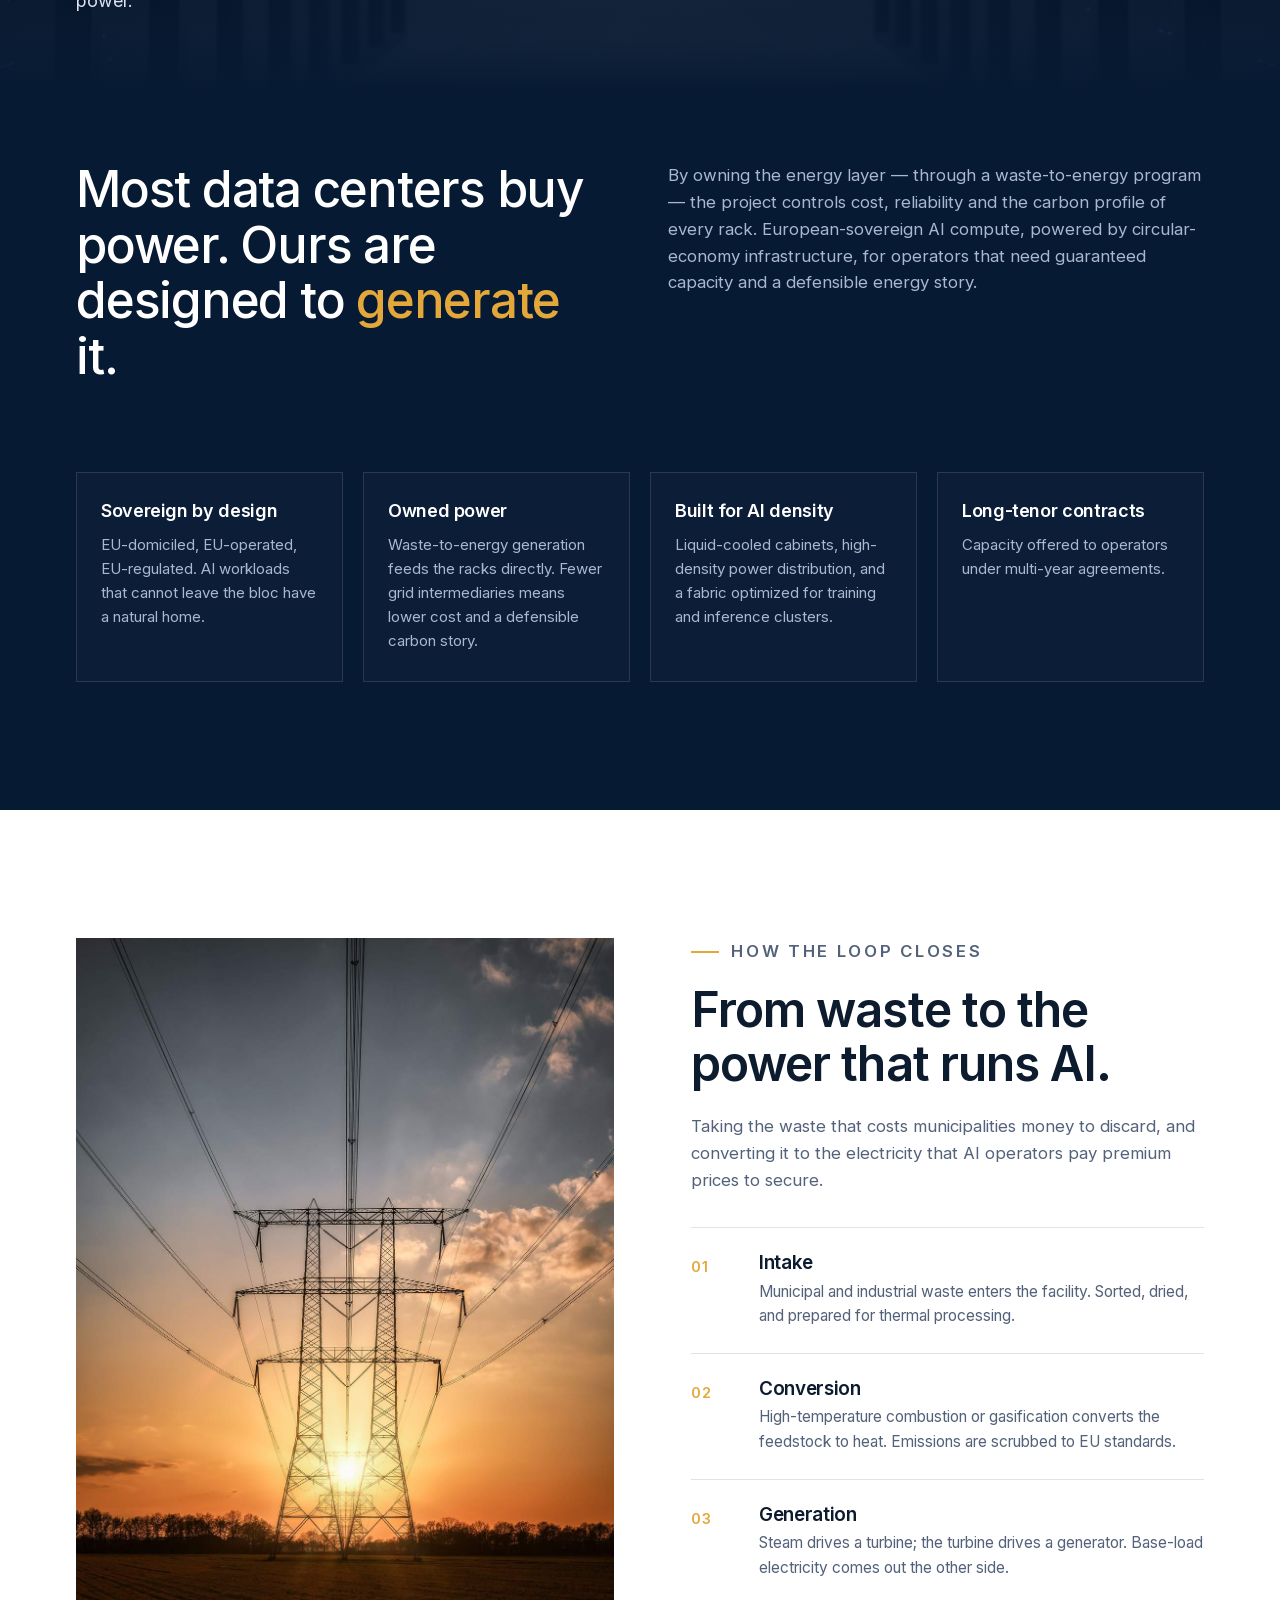
==== commit 55b7d9e7: "Add Advanced power (incl. small modular nuclear) and AI compute sections; 5 pillars; sectors line; f" ====
--- a/index.html
+++ b/index.html
@@ -41,6 +41,9 @@
          NASA/NOAA "Earth's City Lights" DMSP 1994–95 (commons.wikimedia.org, public domain). three.js r170 (MIT).
   IMAGE CREDITS:
   - assets/img/compute-servers.jpg — Pexels photo 1148820, Pexels License.
+  - assets/img/power-factory.jpg    — Pexels photo 29543207 "Industrial welder working in factory with sparks", Pexels License.
+  - assets/img/compute-racks.jpg    — Pexels photo 4508751 "Server racks on data center", Pexels License.
+  - assets/img/compute-gpu-rack.jpg — Pexels photo 37730211 "Close-up of a blue server rack in datacenter", Pexels License.
   - assets/img/band-datacenter.jpg — Pexels photo 325229, Pexels License.
   - assets/img/energy-substation.jpg — Pexels photo 12809142, Pexels License.
   - assets/img/energy-grid.jpg      — Pexels photo 7304225, Pexels License.
@@ -59,8 +62,9 @@
     <nav class="nav" aria-label="Main">
       <ul id="nav-list">
         <li><a href="#what-we-do">What we do</a></li>
+        <li><a href="#power">Power</a></li>
+        <li><a href="#compute">AI Compute</a></li>
         <li><a href="#approach">How we deliver</a></li>
-        <li><a href="#compute-energy">Energy &amp; Compute</a></li>
         <li><a href="#about">About</a></li>
         <li class="nav-cta"><a href="#contact">Contact</a></li>
       </ul>
@@ -88,7 +92,7 @@
         <div class="cap cap-hero is-active" data-cap="0">
           <p class="eyebrow"><span class="dot" aria-hidden="true"></span>Energy &amp; Data-Center Infrastructure · Europe</p>
           <h1 id="hero-title">Building Europe's next generation of energy and <span class="nw">data-center</span> infrastructure.</h1>
-          <p class="hero-lede">Eurostate Strategy originates, develops and delivers the power and compute projects Europe's digital economy will run on.</p>
+          <p class="hero-lede">Eurostate Strategy originates, develops and delivers the power, the data centers and the compute Europe's digital economy runs on.</p>
           <div class="hero-actions">
             <a class="btn btn-accent" href="#what-we-do">What we do</a>
             <a class="btn btn-ghost" href="#contact">Get in touch</a>
@@ -102,12 +106,12 @@
         <div class="cap" data-cap="2">
           <p class="cap-label">Energy</p>
           <h2 class="cap-title">It starts with power.</h2>
-          <p class="cap-text">Base-load generation — from waste-to-energy to the next generation of clean power — built to feed the racks directly.</p>
+          <p class="cap-text">Base-load generation, from waste-to-energy to small modular nuclear, built to feed the racks directly.</p>
         </div>
         <div class="cap" data-cap="3">
           <p class="cap-label">Data centers</p>
           <h2 class="cap-title">Then we put that power to work.</h2>
-          <p class="cap-text">Data centers engineered for AI density — high-density, liquid-ready, and designed to run on their own power.</p>
+          <p class="cap-text">AI-density data centers and the GPU compute inside them. Liquid-ready, high-density, running on their own power.</p>
         </div>
         <div class="cap" data-cap="4">
           <p class="cap-label">Originate · Develop · Deliver</p>
@@ -141,7 +145,7 @@
   <section class="facts-band" aria-label="At a glance">
     <div class="wrap facts-grid">
       <div><span class="k">What we do</span><span class="v">Originate, develop and deliver infrastructure projects</span></div>
-      <div><span class="k">Sectors</span><span class="v">Waste-to-energy · Power · Data centers</span></div>
+      <div><span class="k">Sectors</span><span class="v">Waste-to-energy · Nuclear &amp; advanced power · Data centers · AI compute</span></div>
       <div><span class="k">Market</span><span class="v">Europe</span></div>
     </div>
   </section>
@@ -165,10 +169,10 @@
     <div class="wrap">
       <div class="section-head reveal">
         <p class="label">What we do</p>
-        <h2 id="wwd-title">Energy and compute — one vertically integrated system.</h2>
+        <h2 id="wwd-title">Power. Compute. One system, from the first megawatt to the last model.</h2>
         <p class="sub">Waste · Power · Compute — engineered as one system.</p>
       </div>
-      <div class="cards">
+      <div class="cards cards-5">
         <article class="card reveal">
           <div class="card-img"><img src="assets/img/energy-substation.jpg" alt="Electrical power substation at sunset" loading="lazy" width="1200" height="795"></div>
           <div class="card-body">
@@ -179,23 +183,86 @@
           </div>
         </article>
         <article class="card reveal">
+          <div class="card-img"><img src="assets/video/energy.jpg" alt="Cooling towers of a power plant at sunset" loading="lazy" width="1280" height="720"></div>
+          <div class="card-body">
+            <p class="card-kicker">02</p>
+            <h3>Nuclear &amp; Advanced Power</h3>
+            <p>Small modular nuclear and factory-built power modules, shipped by road and assembled next to the load. Phased with the campus, redundant by design, behind the meter or on the grid.</p>
+            <a class="more" href="#power">Advanced power <span aria-hidden="true">→</span></a>
+          </div>
+        </article>
+        <article class="card reveal">
           <div class="card-img"><img src="assets/img/compute-servers.jpg" alt="Server hardware with blue status lights" loading="lazy" width="1200" height="801"></div>
           <div class="card-body">
-            <p class="card-kicker">02</p>
+            <p class="card-kicker">03</p>
             <h3>Data Centers</h3>
             <p>Dedicated data-center capacity engineered for AI workloads — high-density, liquid-ready, and powered by its own waste-to-energy infrastructure.</p>
             <a class="more" href="#compute-energy">Energy &amp; compute <span aria-hidden="true">→</span></a>
+          </div>
+        </article>
+        <article class="card reveal">
+          <div class="card-img"><img src="assets/img/compute-gpu-rack.jpg" alt="Server rack with blue status lights in a data center" loading="lazy" width="1200" height="798"></div>
+          <div class="card-body">
+            <p class="card-kicker">04</p>
+            <h3>AI Compute</h3>
+            <p>Dedicated GPU capacity for training, inference and HPC, with the storage, network and orchestration to run it. Delivered inside our own campuses, in Europe.</p>
+            <a class="more" href="#compute">AI compute <span aria-hidden="true">→</span></a>
           </div>
         </article>
         <article class="card reveal">
           <div class="card-img"><img src="assets/video/build.jpg" alt="Aerial view of a large construction site" loading="lazy" width="1280" height="720"></div>
           <div class="card-body">
-            <p class="card-kicker">03</p>
+            <p class="card-kicker">05</p>
             <h3>Project Development</h3>
             <p>Origination, site and power, partners and structure, engineering, procurement and construction through trusted partners — managed by us from first study to operation.</p>
             <a class="more" href="#approach">How we deliver <span aria-hidden="true">→</span></a>
           </div>
         </article>
+      </div>
+    </div>
+  </section>
+
+  <!-- ADVANCED POWER (section added Nov 3, 2026; capability language only: no sites, capacities, licences or projects claimed) -->
+  <section class="ce power" id="power" aria-labelledby="power-title">
+    <div class="ce-band">
+      <img src="assets/img/power-factory.jpg" alt="Welder at work in a factory, sparks flying" loading="lazy" width="1800" height="1350">
+      <div class="ce-band-shade" aria-hidden="true"></div>
+      <div class="wrap ce-band-content reveal">
+        <p class="label label-light">Advanced power</p>
+        <h2 id="power-title">Power, built like a product.</h2>
+        <p>Factory-built power, from small modular nuclear to modular generation, placed next to the data centers it runs.</p>
+      </div>
+    </div>
+    <div class="section section-dark ce-body">
+      <div class="wrap">
+        <div class="ce-intro reveal">
+          <h3 class="statement statement-light">Most power plants are built one at a time. We build power the way the world builds <em>aircraft and cars</em>.</h3>
+          <p>Standard modules, made in a factory, shipped on ordinary roads and connected on site. Less construction risk, and a schedule you can actually plan around.</p>
+        </div>
+        <ul class="thesis thesis-3">
+          <li class="reveal"><h4>Made in a factory, not on a field.</h4><p>Generation, electrical and mechanical systems arrive as container-sized modules. On site they are connected, commissioned and switched on.</p></li>
+          <li class="reveal"><h4>Never fully offline.</h4><p>A campus runs on a fleet of units, not on a single plant. Service one, and the rest keep the racks running.</p></li>
+          <li class="reveal"><h4>Power next to the load, not in a queue.</h4><p>Behind the meter, islanded, or tied to the grid when it helps. The power sits where the compute is.</p></li>
+        </ul>
+      </div>
+    </div>
+    <div class="section loop nuclear" aria-labelledby="nuclear-title">
+      <div class="wrap loop-grid">
+        <div class="loop-media reveal">
+          <img src="assets/video/energy-m.jpg" alt="Power plant cooling tower against a sunset sky" loading="lazy" width="720" height="1280">
+        </div>
+        <div class="loop-text">
+          <p class="label reveal">Small modular nuclear</p>
+          <h2 id="nuclear-title" class="reveal">Nuclear power, next to the data center.</h2>
+          <p class="reveal">Our power layer includes small modular nuclear: compact reactors built in a factory, shipped by road and placed next to the data centers they power, with passive safety designed in.</p>
+          <p class="reveal">Steady, low-carbon power around the clock, the load profile AI runs on. Developed with technology partners, and subject to licensing in each market.</p>
+          <h3 class="reveal more-jobs">The same power, more jobs.</h3>
+          <ol class="chain">
+            <li class="reveal"><span>01</span><div><h4>Fresh water</h4><p>Round-the-clock power for desalination. On an island, water is power's next job.</p></div></li>
+            <li class="reveal"><span>02</span><div><h4>Green hydrogen</h4><p>Steady power for electrolysis, with no gaps in the day.</p></div></li>
+            <li class="reveal"><span>03</span><div><h4>Industrial heat</h4><p>Clean process heat for industry that still burns fuel today.</p></div></li>
+          </ol>
+        </div>
       </div>
     </div>
   </section>
@@ -207,6 +274,7 @@
         <p class="label">How we deliver</p>
         <h2 id="model-title">From idea to operating asset.</h2>
         <p class="sub">We don't wait for projects to be tendered. We create them — and stay with them until they run.</p>
+        <p class="sub sub-2">One partner for the whole stack: the site, the power, the building and the compute inside it.</p>
       </div>
       <ol class="steps">
         <li class="reveal"><span class="step-n">01</span><h3>Originate</h3><p>Identify the opportunity: the site, the power, the demand. The point where conviction becomes a project.</p></li>
@@ -258,6 +326,58 @@
             <li class="reveal"><span>04</span><div><h4>Compute</h4><p>Power is routed directly to the adjacent AI data center. No grid intermediary; no transmission loss.</p></div></li>
           </ol>
         </div>
+      </div>
+    </div>
+  </section>
+
+  <!-- AI COMPUTE (section added Nov 3, 2026; capability language only) -->
+  <section class="ce compute" id="compute" aria-labelledby="compute-title">
+    <div class="ce-band">
+      <img src="assets/img/compute-racks.jpg" alt="Rows of server racks in a data center" loading="lazy" width="1600" height="1067">
+      <div class="ce-band-shade" aria-hidden="true"></div>
+      <div class="wrap ce-band-content reveal">
+        <p class="label label-light">AI compute</p>
+        <h2 id="compute-title">From megawatts to models.</h2>
+        <p>The power and the halls are half the job. We also deliver what runs inside them.</p>
+      </div>
+    </div>
+    <div class="section section-dark ce-body">
+      <div class="wrap">
+        <div class="ce-intro reveal">
+          <h3 class="statement statement-light">Dedicated GPU capacity for AI training, inference and <em>high-performance computing</em>.</h3>
+          <p>Ready for the teams that use it, built inside our own campuses, and EU-hosted and EU-operated from day one.</p>
+        </div>
+        <ul class="thesis thesis-3">
+          <li class="reveal"><h4>GPU servers</h4><p>Bare-metal, latest-generation accelerators, sized for training, inference and HPC.</p></li>
+          <li class="reveal"><h4>CPU nodes</h4><p>For orchestration, data preparation, control planes and stateful services.</p></li>
+          <li class="reveal"><h4>Managed Kubernetes</h4><p>GPU-aware scheduling and autoscaling, with networking and storage built in.</p></li>
+          <li class="reveal"><h4>Shared storage</h4><p>High-throughput NVMe and object storage that grows with the cluster.</p></li>
+          <li class="reveal"><h4>Network fabric</h4><p>High-bandwidth interconnect, dedicated IPs and tuned traffic paths, east-west and north-south.</p></li>
+          <li class="reveal"><h4>Cloud interconnects</h4><p>Private lines into the public clouds your team already runs on.</p></li>
+        </ul>
+        <div class="spec reveal">
+          <div>
+            <h3>Built to your spec.</h3>
+            <p>Need a custom fabric, a storage profile, dedicated capacity or a specific European footprint? Our engineers design the cluster with yours.</p>
+          </div>
+          <a class="btn btn-accent" href="mailto:shmuel@eurostatestrategy.com?subject=Build%20request">Start a build request</a>
+        </div>
+      </div>
+    </div>
+    <div class="section engage" aria-labelledby="engage-title">
+      <div class="wrap">
+        <div class="section-head reveal">
+          <p class="label">Engagement</p>
+          <h2 id="engage-title">From first call to a running cluster.</h2>
+          <p class="sub">Priced around your term: compute, storage, network and support each appear as their own line item.</p>
+        </div>
+        <ol class="steps steps-5">
+          <li class="reveal"><span class="step-n">01</span><h3>Discovery</h3><p>Workload, scale and timeline, with engineering on the call from the start.</p></li>
+          <li class="reveal"><span class="step-n">02</span><h3>Design</h3><p>Hardware, network topology, storage sizing and cluster layout.</p></li>
+          <li class="reveal"><span class="step-n">03</span><h3>Quote &amp; contract</h3><p>Itemized pricing, with delivery matched to your term.</p></li>
+          <li class="reveal"><span class="step-n">04</span><h3>Build &amp; commission</h3><p>Provisioned, networked and acceptance-tested before handover.</p></li>
+          <li class="reveal"><span class="step-n">05</span><h3>Support</h3><p>Monitoring, maintenance and capacity planning after launch.</p></li>
+        </ol>
       </div>
     </div>
   </section>
@@ -282,7 +402,7 @@
         <div><dt>Company</dt><dd>Euro State Strategy Ltd</dd></div>
         <div><dt>Type</dt><dd>Private limited company</dd></div>
         <div><dt>Reg. No.</dt><dd>HE 477914</dd></div>
-        <div><dt>Focus</dt><dd>Energy · Data Centers</dd></div>
+        <div><dt>Focus</dt><dd>Energy · Data Centers · AI Compute</dd></div>
       </dl>
     </div>
   </section>
@@ -322,7 +442,7 @@
       <span class="brand-text"><strong>EUROSTATE</strong> STRATEGY</span>
     </a>
     <p>© <span id="year">2026</span> Euro State Strategy Ltd · Reg. No. HE 477914 · Larnaca, Cyprus</p>
-    <p class="footer-links"><a href="#what-we-do">What we do</a><a href="#approach">How we deliver</a><a href="#compute-energy">Energy &amp; Compute</a><a href="#contact">Contact</a></p>
+    <p class="footer-links"><a href="#what-we-do">What we do</a><a href="#approach">How we deliver</a><a href="#power">Power</a><a href="#compute">AI Compute</a><a href="#compute-energy">Energy &amp; Compute</a><a href="#contact">Contact</a></p>
   </div>
 </footer>
 </body>
--- a/styles.css
+++ b/styles.css
@@ -403,3 +403,24 @@
   .scroll-hint{bottom:16px}
   .scroll-hint{display:none}
 }
+
+/* ===== Nov 3: Advanced power + AI compute sections ===== */
+.thesis-3{grid-template-columns:repeat(3,1fr)}
+.steps-5{grid-template-columns:repeat(5,1fr)}
+.sub-2{margin-top:10px}
+.spec{display:flex;align-items:center;justify-content:space-between;gap:32px;margin-top:clamp(36px,5vw,56px);padding:clamp(24px,3vw,36px);border:1px solid rgba(228,168,58,.45);background:rgba(255,255,255,.03)}
+.spec h3{color:#fff;font-size:clamp(1.3rem,2.2vw,1.7rem);margin-bottom:8px}
+.spec p{color:#a9b8cf;margin:0;max-width:60ch}
+.spec .btn{flex:none}
+.more-jobs{font-size:clamp(1.25rem,2vw,1.6rem);margin:clamp(28px,4vw,44px) 0 6px}
+.nuclear .loop-media img{object-position:40% 50%}
+.cards-5 .card:nth-child(4){transition-delay:.08s}.cards-5 .card:nth-child(5){transition-delay:.16s}
+@media (max-width:1080px){.steps-5{grid-template-columns:1fr 1fr 1fr;row-gap:44px}}
+@media (max-width:960px){.thesis-3{grid-template-columns:1fr 1fr}}
+@media (max-width:700px){
+  .thesis-3,.steps-5{grid-template-columns:1fr}
+  .spec{flex-direction:column;align-items:flex-start;gap:18px}
+  .spec .btn{width:100%}
+  .nuclear .loop-media img{aspect-ratio:4/3;object-position:40% 35%}
+}
+.loop-media img{height:auto}
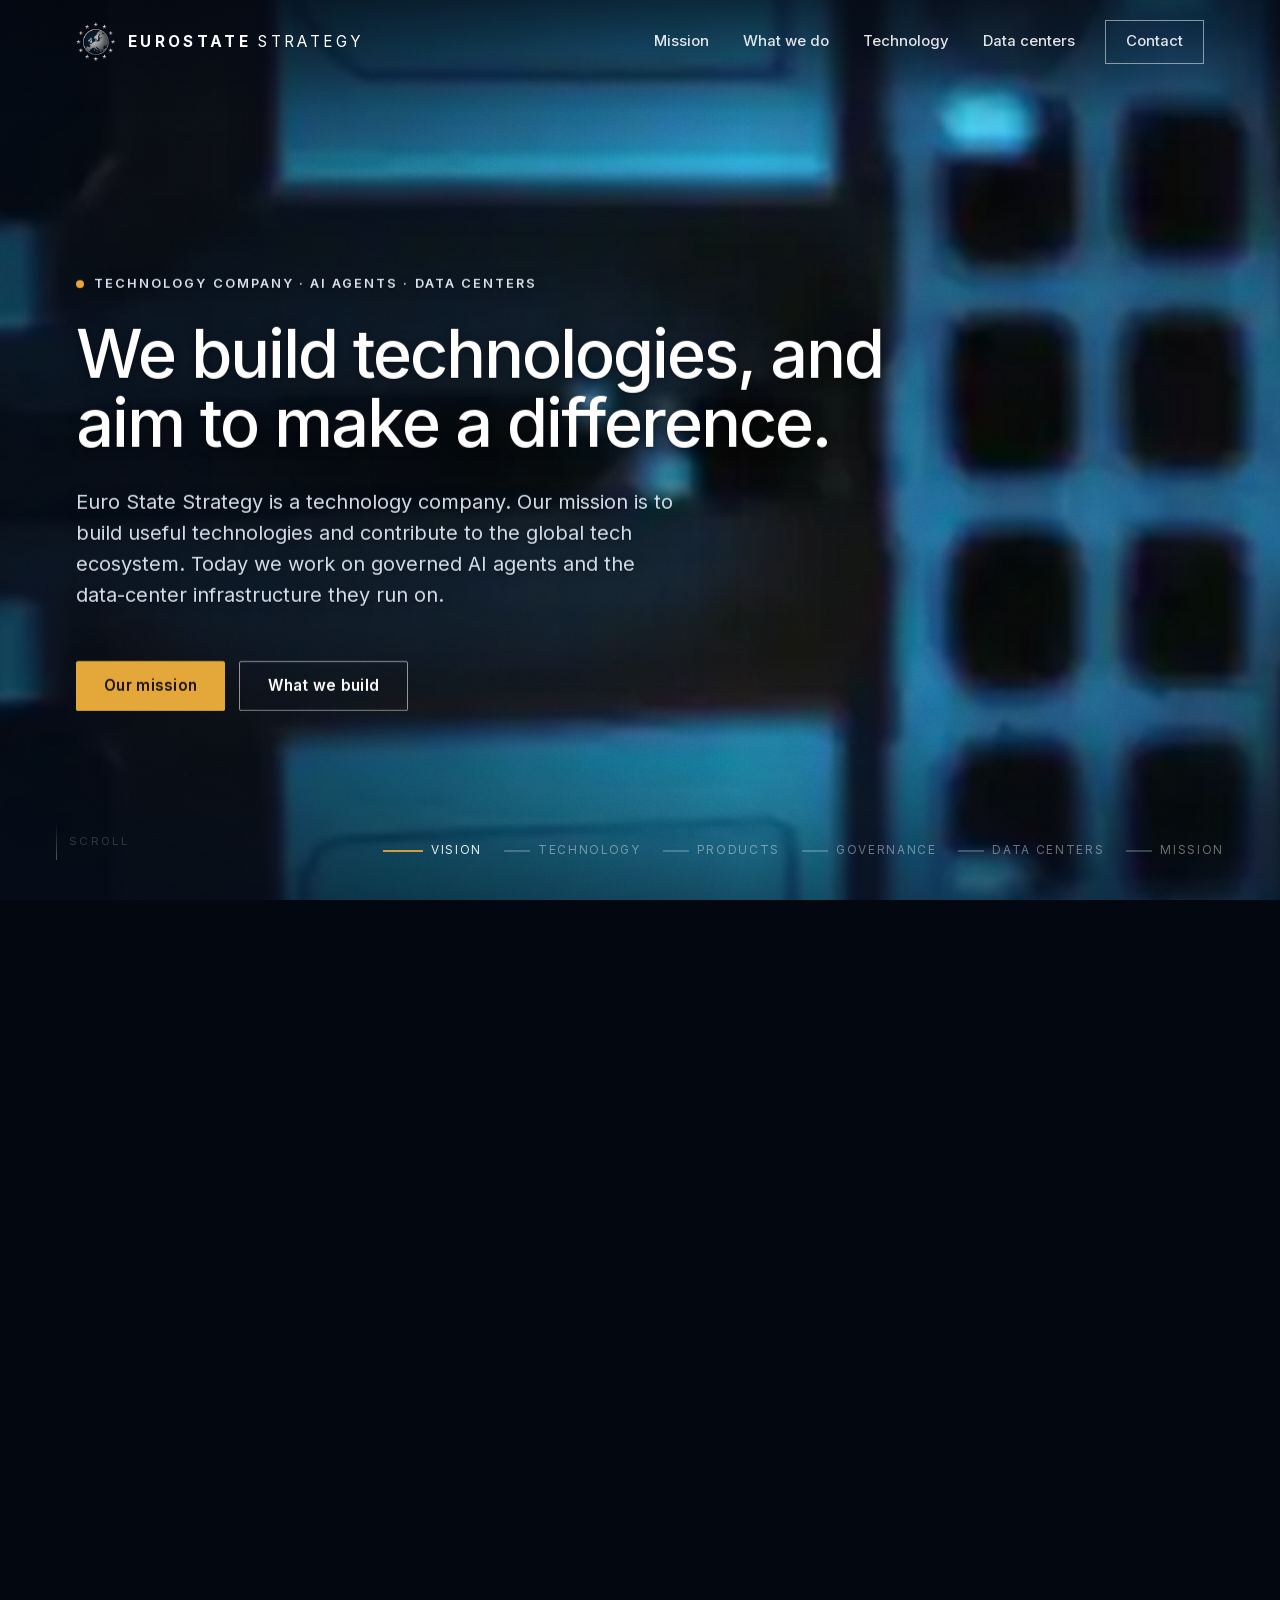
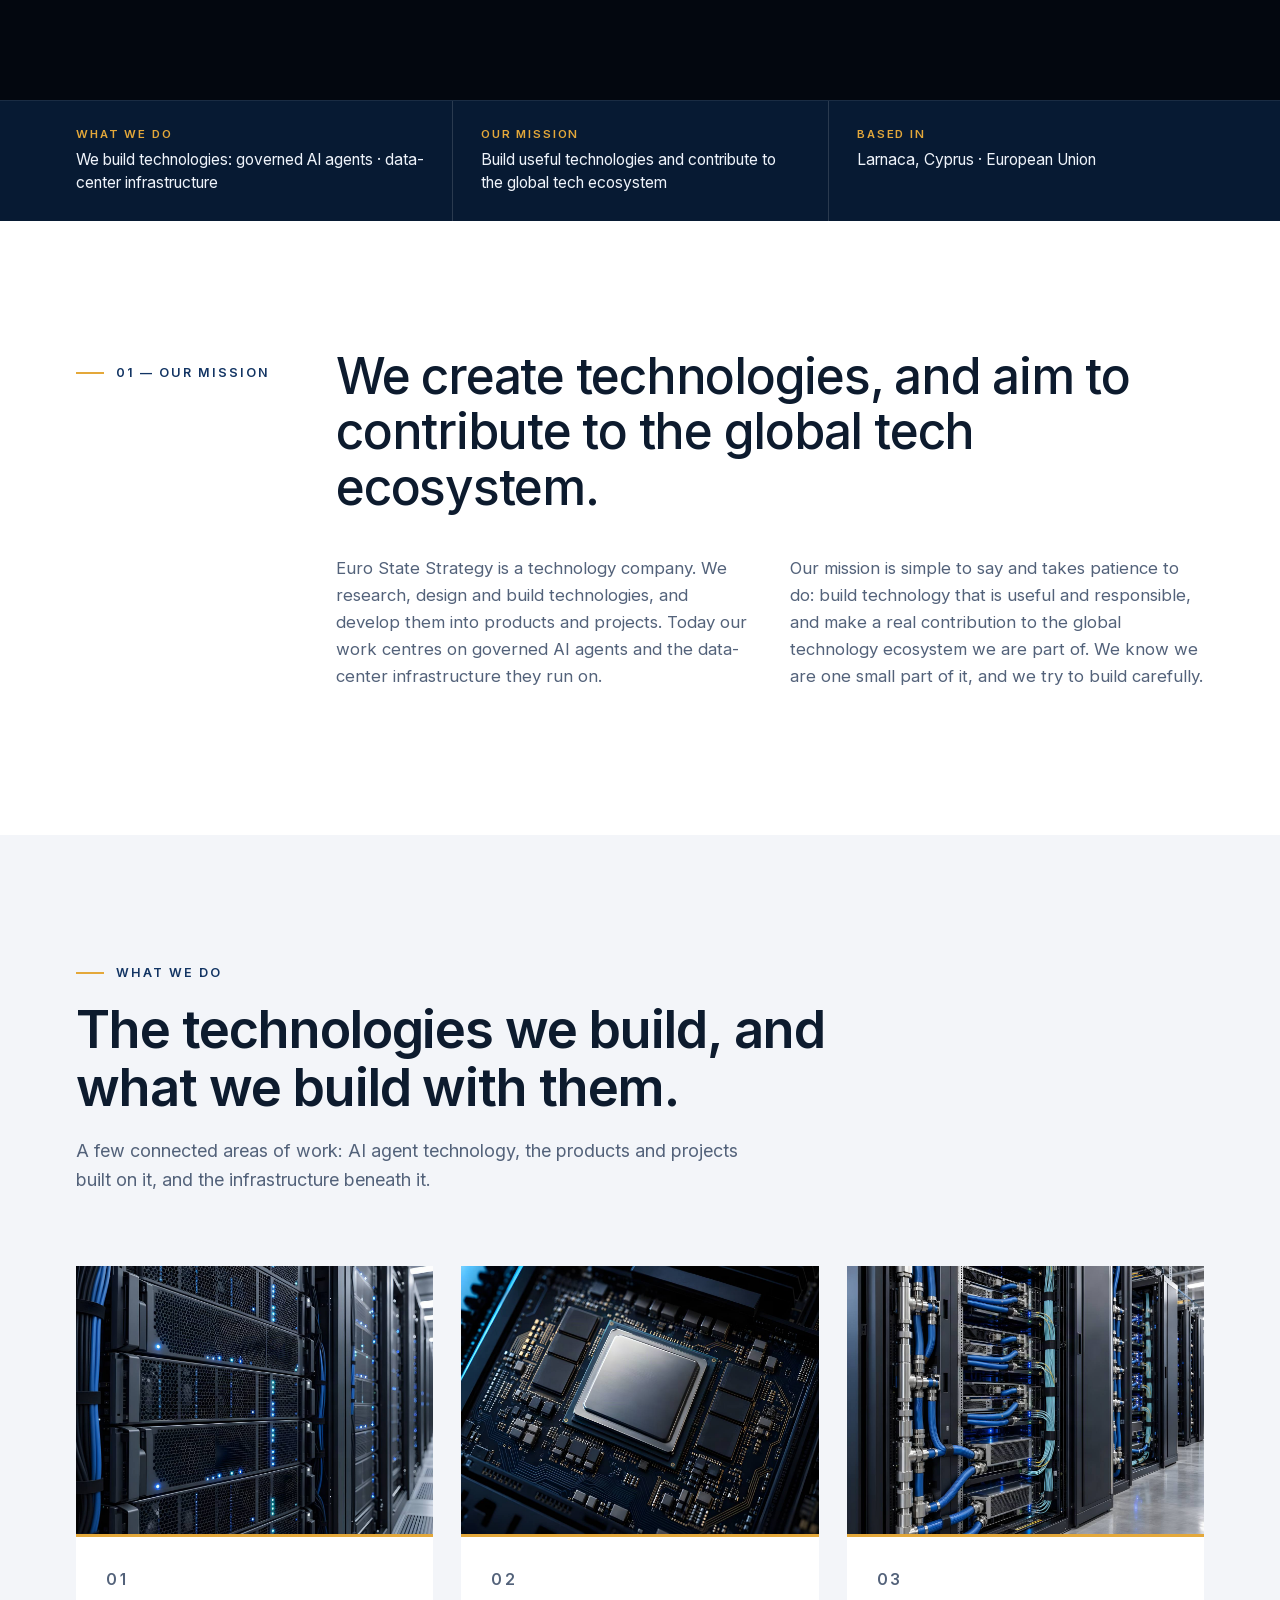
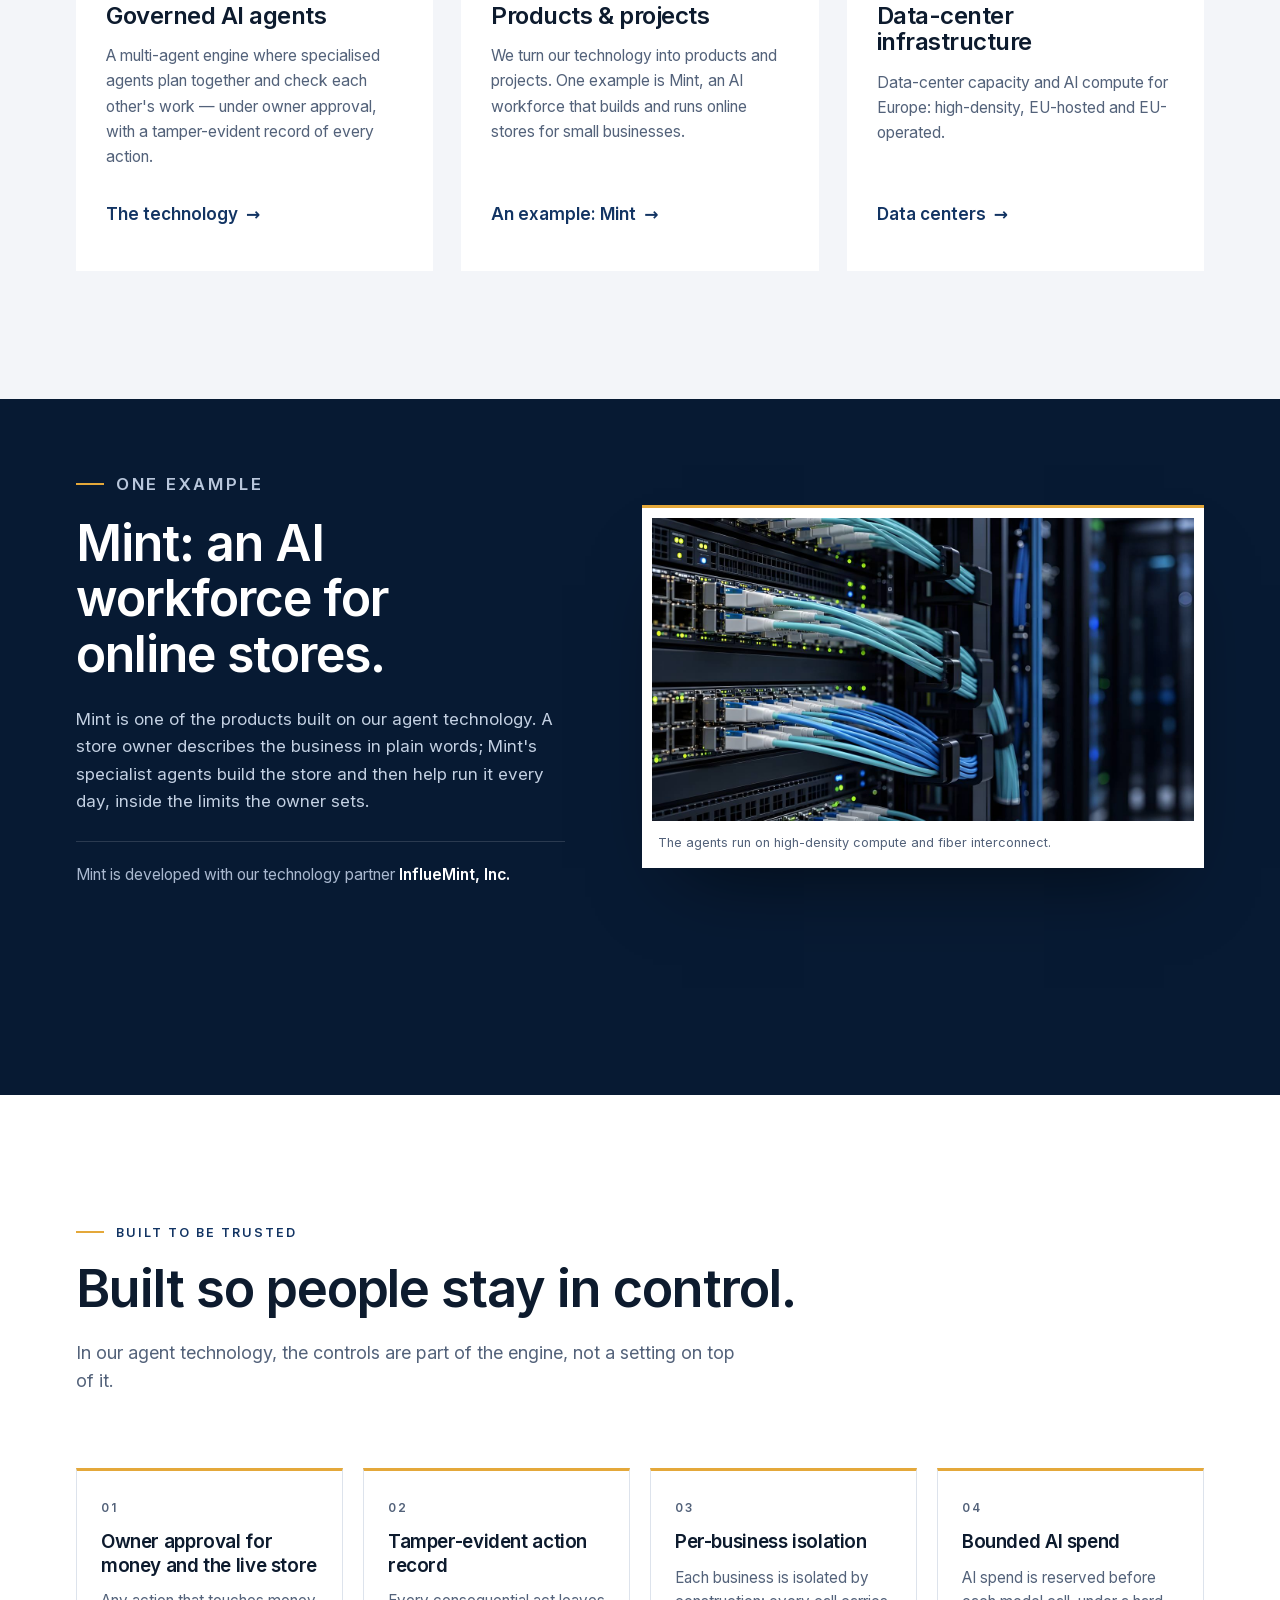
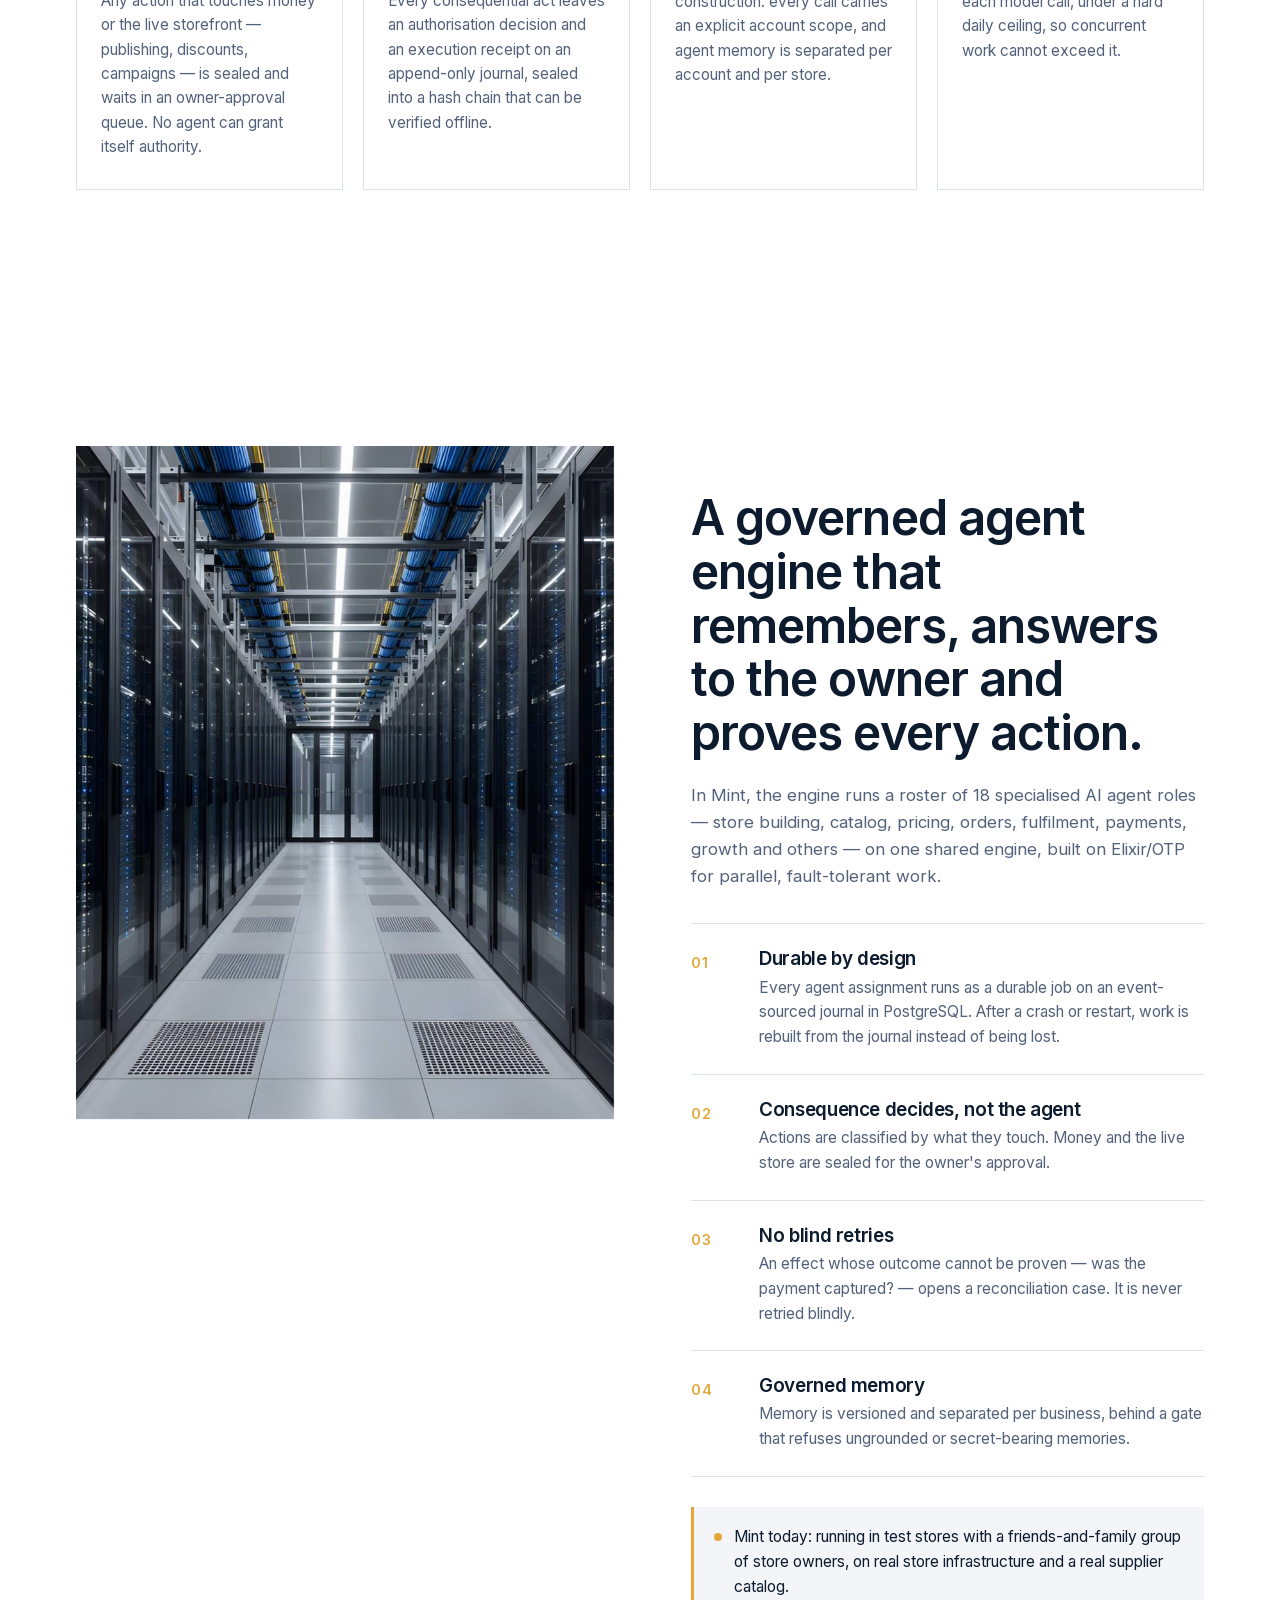
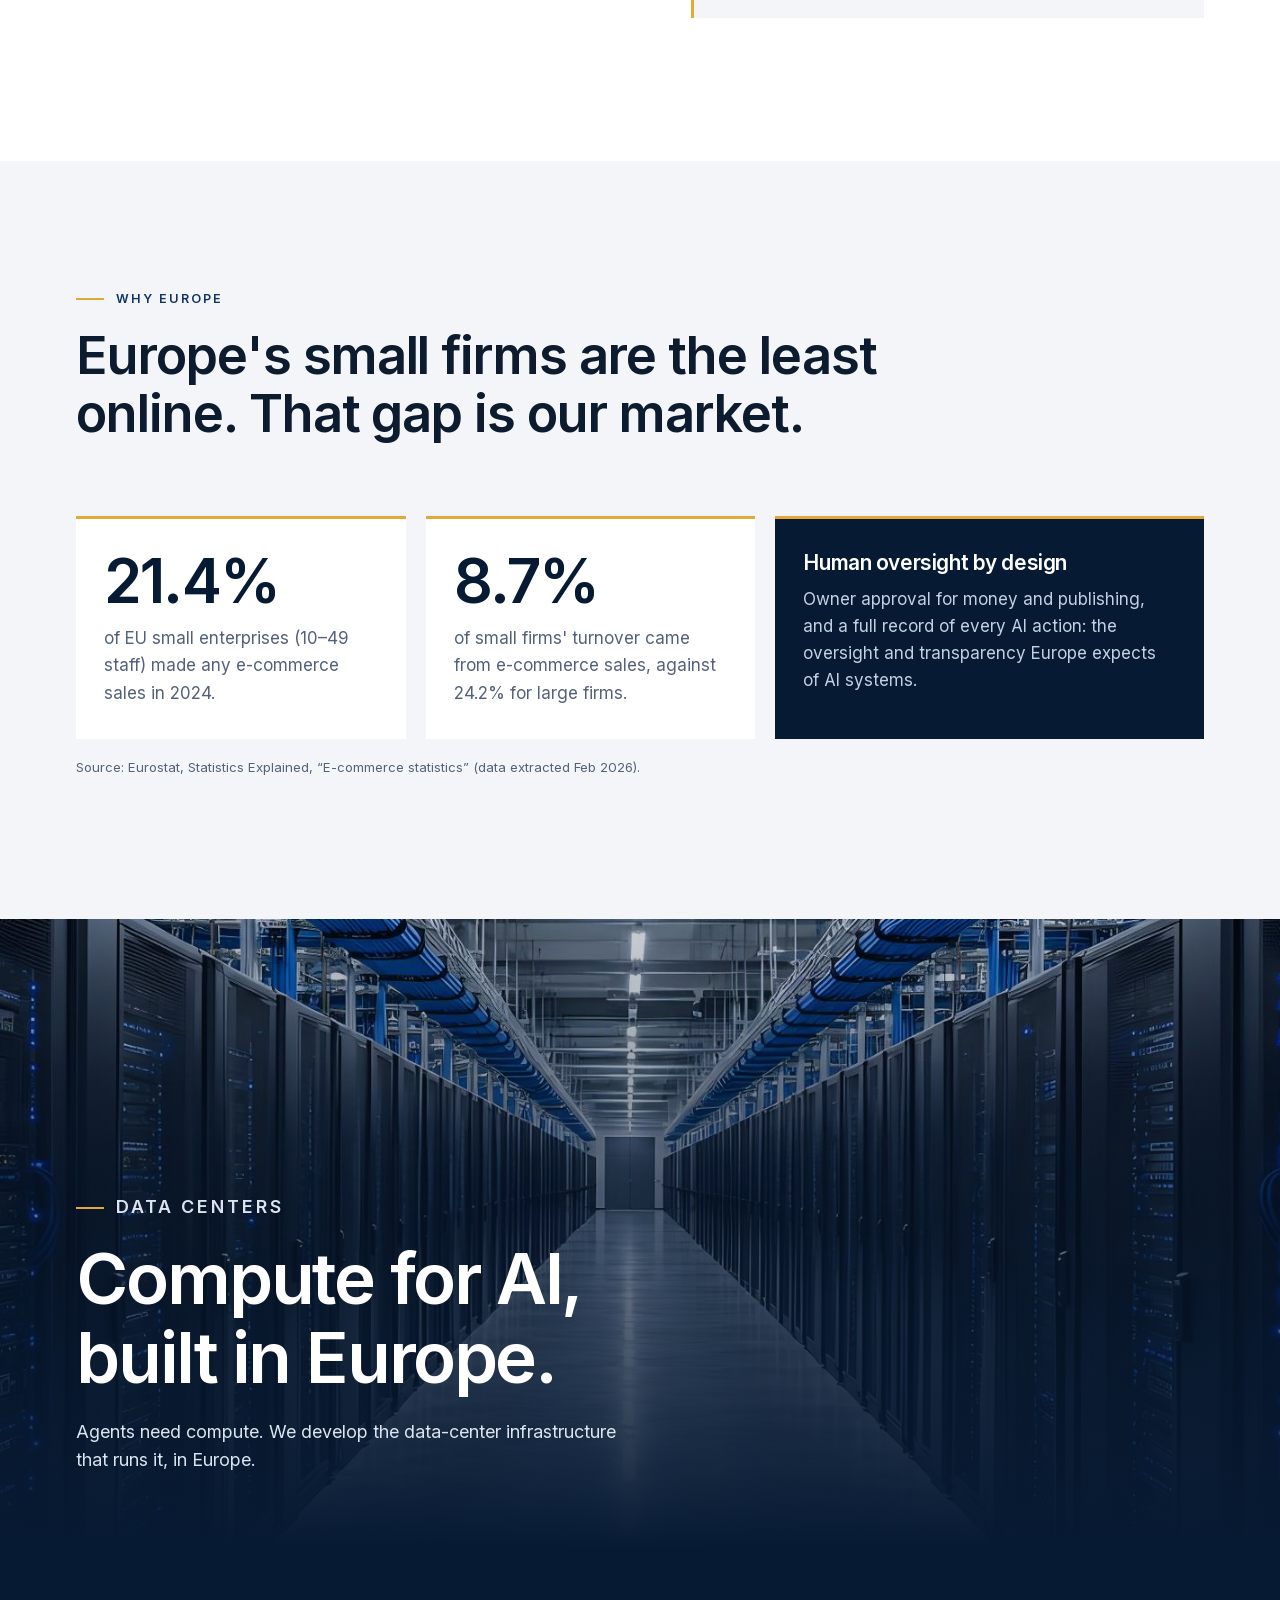
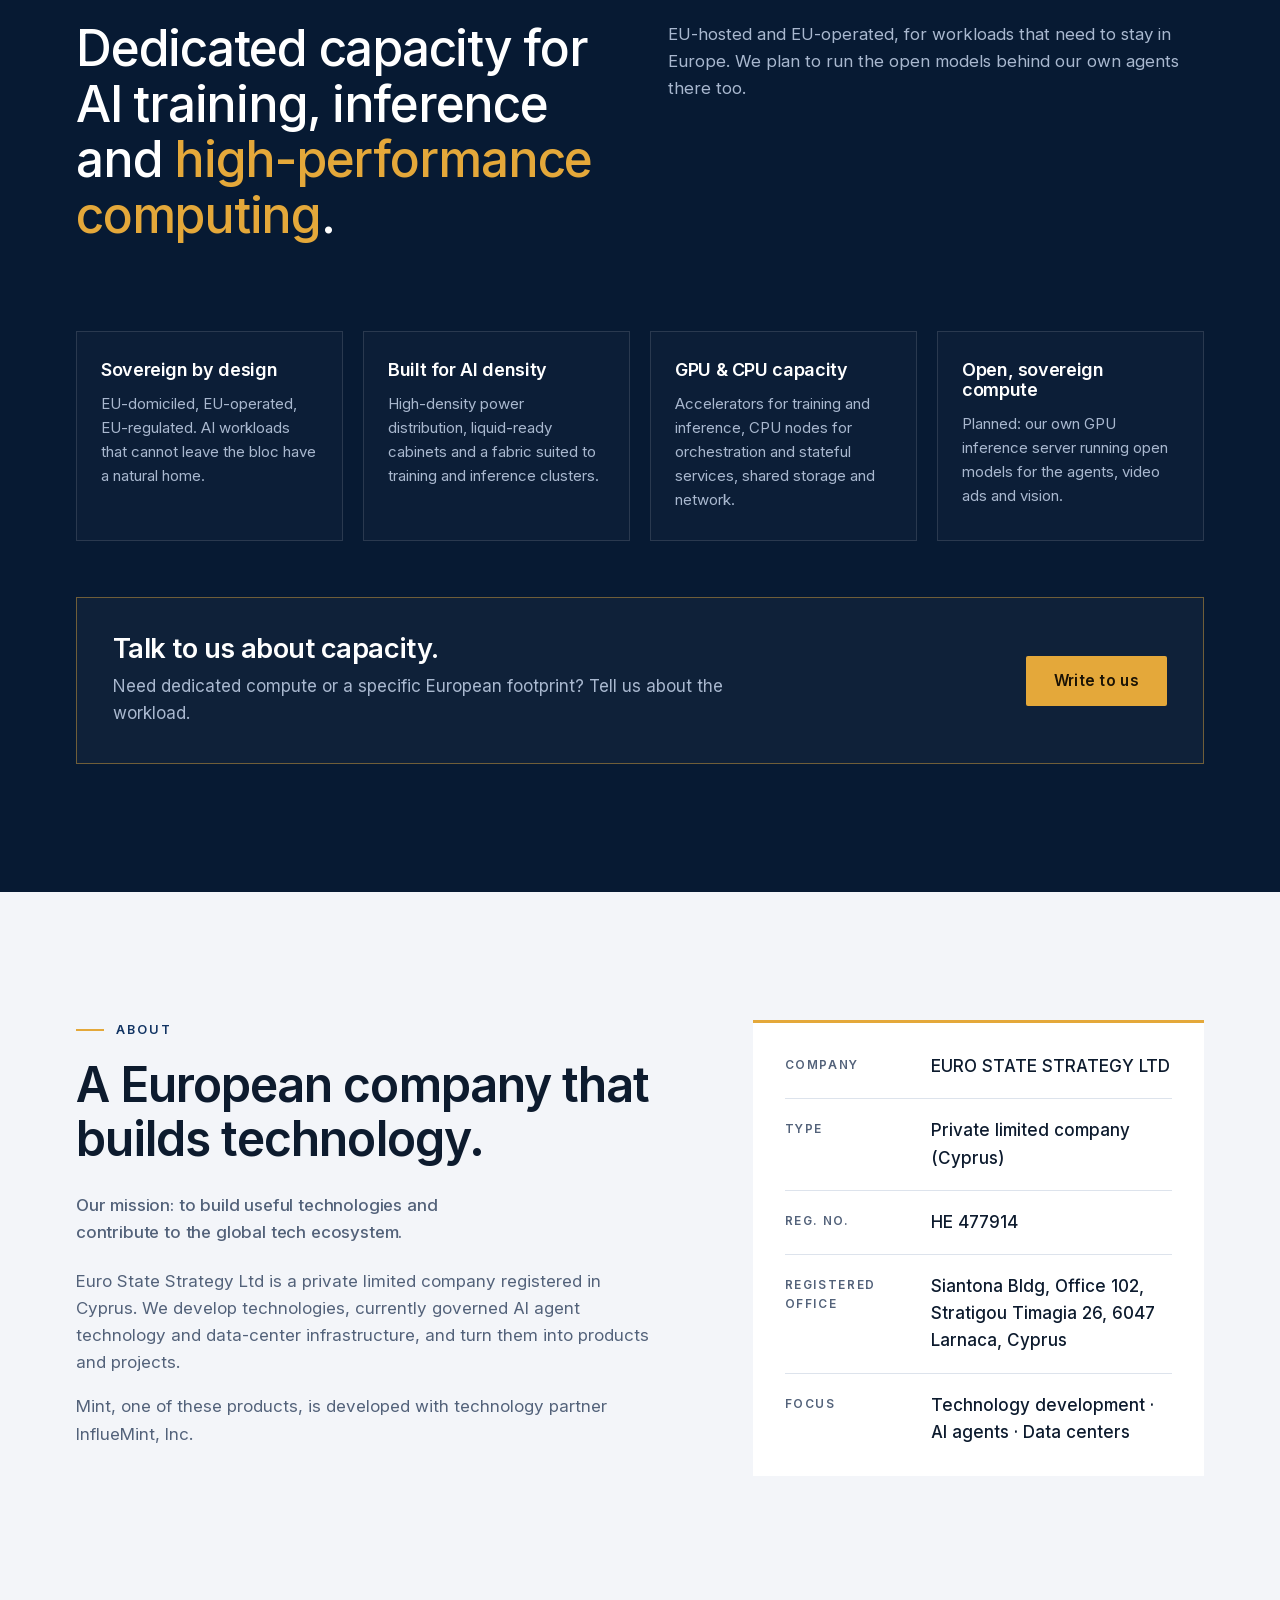
==== commit f38577c0: "Update site to new Euro State tech site" ====
--- a/index.html
+++ b/index.html
@@ -3,51 +3,38 @@
 <head>
 <meta charset="utf-8">
 <meta name="viewport" content="width=device-width, initial-scale=1, viewport-fit=cover">
-<title>Eurostate Strategy — Energy &amp; Data-Center Infrastructure for Europe</title>
-<meta name="description" content="Eurostate Strategy originates, develops and delivers energy and data-center infrastructure projects — from waste-to-energy power to high-density compute, for Europe.">
+<title>Euro State Strategy — A Technology Company Building AI Agents &amp; Data-Center Infrastructure</title>
+<meta name="description" content="Euro State Strategy is a technology company based in Cyprus. We build technologies, today governed AI agents and data-center infrastructure, and our mission is to contribute useful work to the global technology ecosystem.">
 <meta name="theme-color" content="#071a33">
-<meta property="og:title" content="Eurostate Strategy — Building Europe's next generation of energy and data-center infrastructure">
-<meta property="og:description" content="Energy and data-center infrastructure projects, from origination to operation.">
-<meta property="og:image" content="https://eurostatestrategy.com/assets/img/og-logo.jpg">
-  <meta property="og:image:width" content="1024">
-  <meta property="og:image:height" content="1024">
-  <link rel="icon" href="favicon.ico" sizes="32x32">
-  <link rel="icon" type="image/png" sizes="32x32" href="favicon-32.png">
-  <link rel="icon" type="image/png" sizes="192x192" href="favicon-192.png">
-  <link rel="apple-touch-icon" href="apple-touch-icon.png">
-  <link rel="manifest" href="site.webmanifest">
+<meta property="og:title" content="Euro State Strategy — We build technologies">
+<meta property="og:description" content="A technology company in Cyprus. Our mission: build useful technologies and contribute to the global tech ecosystem.">
+<meta property="og:image" content="og.jpg">
+<meta property="og:image:width" content="1200">
+<meta property="og:image:height" content="630">
 <meta property="og:type" content="website">
+<link rel="icon" href="favicon.ico" sizes="32x32">
+<link rel="icon" type="image/png" sizes="32x32" href="favicon-32.png">
+<link rel="icon" type="image/png" sizes="192x192" href="favicon-192.png">
+<link rel="apple-touch-icon" href="apple-touch-icon.png">
+<link rel="manifest" href="site.webmanifest">
 <link rel="preload" href="assets/fonts/inter-latin.woff2" as="font" type="font/woff2" crossorigin>
-<link rel="preload" href="assets/video/hero-m.jpg" as="image" media="(max-aspect-ratio: 1/1)">
-<link rel="preload" href="assets/video/hero.jpg" as="image" media="(min-aspect-ratio: 1/1)">
+<link rel="preload" href="assets/video/dc-m.jpg" as="image" media="(max-aspect-ratio: 1/1)">
+<link rel="preload" href="assets/video/dc.jpg" as="image" media="(min-aspect-ratio: 1/1)">
 <link rel="stylesheet" href="styles.css">
 <script src="script.js" defer></script>
 <script type="module" src="stage.js"></script>
 <!--
-  POSITIONING (owner direction, Nov 3 2026): Eurostate Strategy creates and delivers projects — an infrastructure project developer
-  for energy and data centers. Not described as a contractor/EPC.
-  CONTENT SOURCES (nothing invented):
-  - Energy / compute / waste-to-energy wording: the previous Eurostate Strategy site (GitHub repo shmuelremax870-dot/eurostate-strategy-site,
-    index.html + data-centers.html, last push 2026-07-10) and the company's LinkedIn page (linkedin.com/company/eurostatestrategy).
-  - Company facts (name, Reg. No. HE 477914, registered office): Cyprus companies registry listings (i-cyprus.com/company/660374).
-  - Capability wording for origination / development / delivery is neutral positioning only; no projects, capacities, clients or dates are claimed.
-  FOOTAGE (real camera footage, free licences, no attribution required; credited here):
-  - assets/video/hero* — Pexels video 7044793 "Drone footage of a solar farm" (pexels.com/video/drone-footage-of-a-solar-farm-7044793/), Pexels License (free for commercial use, no attribution required). Replaced Mixkit #46623 on 2026-11-03: its page lists the "Mixkit Restricted License".
-  - assets/video/energy.* — Pexels video 4188245 "A drone shot of a nuclear power plant" (cooling towers at sunset) (pexels.com/video/4188245/), Pexels License. (Stock footage; not a Eurostate facility.)
-  - assets/video/build.*  — Pexels video 40486460 "Aerial view of construction site with heavy machinery" (pexels.com/video/40486460/), Pexels License. (Stock footage; not a Eurostate site.)
-  - assets/video/dc*   — Pexels video 7140931 "Close-up shot of an electronic device" (server front, blue light) (pexels.com/video/close-up-shot-of-a-electronic-device-7140931/), Pexels License. Replaced Mixkit #23219 on 2026-11-03 (Mixkit page lists "Mixkit Restricted License").
-  - "-m" files are 9:16 phone crops of the same clips; *-loop-m.webp are animated fallbacks for phones that block video (Low Power Mode). Grading baked in at encode.
-  EARTH: NASA Blue Marble "Whole world – land and oceans" (commons.wikimedia.org/wiki/File:Whole_world_-_land_and_oceans_12000.jpg, public domain);
-         NASA/NOAA "Earth's City Lights" DMSP 1994–95 (commons.wikimedia.org, public domain). three.js r170 (MIT).
-  IMAGE CREDITS:
-  - assets/img/compute-servers.jpg — Pexels photo 1148820, Pexels License.
-  - assets/img/power-factory.jpg    — Pexels photo 29543207 "Industrial welder working in factory with sparks", Pexels License.
-  - assets/img/compute-racks.jpg    — Pexels photo 4508751 "Server racks on data center", Pexels License.
-  - assets/img/compute-gpu-rack.jpg — Pexels photo 37730211 "Close-up of a blue server rack in datacenter", Pexels License.
-  - assets/img/band-datacenter.jpg — Pexels photo 325229, Pexels License.
-  - assets/img/energy-substation.jpg — Pexels photo 12809142, Pexels License.
-  - assets/img/energy-grid.jpg      — Pexels photo 7304225, Pexels License.
-  FONT: Inter (SIL Open Font License), self-hosted.
+  COPY v3 (Nov 12 2026): company-first copy (mission: build useful technologies, contribute to the global tech ecosystem); Mint is one example; team section removed; no people named.
+  DRAFT v2 (Nov 11 2026): Euro State as a technology company (governed AI agents + data-center infrastructure). Energy content removed at the owner's request.
+  CONTENT SOURCES (nothing invented): files/eic-tech-section-v2.md (written from the Mint code, master d7b3f0ea) and files/eic-deck-v1.pdf.
+  Market figures: Eurostat, Statistics Explained "E-commerce statistics", data extracted Feb 2026 (as cited in the deck).
+  Relationship: Mint is developed with technology partner InflueMint, Inc. (IP ownership deliberately not stated; open with the owner).
+  Data-center wording is capability language carried over from the previous site; no sites, capacities, clients or dates are claimed.
+  ANIMATIONS: the scroll stage (stage.js: three.js photographic Earth, scroll-choreographed captions, video layers, night side + European network arcs),
+  the .reveal fade-ups, header and card hover motion are reused from the live eurostatestrategy.com (Nov 3 2026 build).
+  FOOTAGE / IMAGES: assets/video/dc* — Pexels video 7140931 (server front, blue light), Pexels License.
+  assets/img/dc-*.jpg — generated data-center imagery (Nov 12, 2026).
+  EARTH: NASA Blue Marble and NASA/NOAA "Earth's City Lights" (public domain). three.js r170 (MIT). FONT: Inter (SIL OFL), self-hosted.
 -->
 </head>
 <body>
@@ -55,17 +42,16 @@
 
 <header class="site-header" id="top">
   <div class="wrap header-inner">
-    <a class="brand" href="#top" aria-label="Eurostate Strategy — home">
-      <img class="brand-logo" src="assets/img/logo-emblem-128.png" srcset="assets/img/logo-emblem-128.png 1x, assets/img/logo-emblem-256.png 2x, assets/img/logo-emblem-384.png 3x" width="40" height="40" alt="" aria-hidden="true">
+    <a class="brand" href="#top" aria-label="Euro State Strategy — home">
+      <img class="brand-logo" src="assets/img/logo-emblem-128.png" srcset="assets/img/logo-emblem-128.png 1x, assets/img/logo-emblem-256.webp 2x, assets/img/logo-emblem-384.webp 3x" width="40" height="40" alt="" aria-hidden="true">
       <span class="brand-text"><strong>EUROSTATE</strong> STRATEGY</span>
     </a>
     <nav class="nav" aria-label="Main">
       <ul id="nav-list">
+        <li><a href="#mission">Mission</a></li>
         <li><a href="#what-we-do">What we do</a></li>
-        <li><a href="#power">Power</a></li>
-        <li><a href="#compute">AI Compute</a></li>
-        <li><a href="#approach">How we deliver</a></li>
-        <li><a href="#about">About</a></li>
+        <li><a href="#technology">Technology</a></li>
+        <li><a href="#data-centers">Data centers</a></li>
         <li class="nav-cta"><a href="#contact">Contact</a></li>
       </ul>
     </nav>
@@ -77,65 +63,60 @@
 
 <main id="main">
 
-  <!-- HERO v2: real aerial footage + photographic Earth (stage.js). Without WebGL / with reduced motion: the opening frame and the first caption. -->
+  <!-- SCROLL STAGE (reused from the live site): server footage, then the photographic Earth, then a data-center still, then Europe at night. -->
   <section class="stage" id="stage" aria-labelledby="hero-title">
     <div class="stage-sticky">
-      <img class="stage-poster" src="assets/video/hero.jpg" data-src-m="assets/video/hero-m.jpg" alt="" aria-hidden="true">
+      <img class="stage-poster" src="assets/video/dc.jpg" data-src-m="assets/video/dc-m.jpg" alt="" aria-hidden="true">
       <canvas id="globe" aria-hidden="true"></canvas>
-      <div class="layer" data-layer="hero" aria-hidden="true"><video autoplay muted playsinline webkit-playsinline loop preload="none" poster="assets/video/hero.jpg" data-poster-m="assets/video/hero-m.jpg"><source data-src="assets/video/hero.mp4" data-src-m="assets/video/hero-m.mp4" type="video/mp4"></video><img class="layer-anim" alt="" decoding="async" data-src="assets/video/hero-loop-m.webp"></div>
-      <div class="layer" data-layer="energy" aria-hidden="true"><video muted playsinline webkit-playsinline loop preload="none" poster="assets/video/energy.jpg" data-poster-m="assets/video/energy-m.jpg"><source data-src="assets/video/energy.mp4" data-src-m="assets/video/energy-m.mp4" type="video/mp4"></video><img class="layer-anim" alt="" decoding="async" data-src="assets/video/energy-loop-m.webp"></div>
-      <div class="layer" data-layer="build" aria-hidden="true"><video muted playsinline webkit-playsinline loop preload="none" poster="assets/video/build.jpg" data-poster-m="assets/video/build-m.jpg"><source data-src="assets/video/build.mp4" data-src-m="assets/video/build-m.mp4" type="video/mp4"></video><img class="layer-anim" alt="" decoding="async" data-src="assets/video/build-loop-m.webp"></div>
-      <div class="layer" data-layer="dc" aria-hidden="true"><video muted playsinline webkit-playsinline loop preload="none" poster="assets/video/dc.jpg" data-poster-m="assets/video/dc-m.jpg"><source data-src="assets/video/dc.mp4" data-src-m="assets/video/dc-m.mp4" type="video/mp4"></video><img class="layer-anim" alt="" decoding="async" data-src="assets/video/dc-loop-m.webp"></div>
+      <div class="layer" data-layer="hero" aria-hidden="true"><video autoplay muted playsinline webkit-playsinline loop preload="none" poster="assets/video/dc.jpg" data-poster-m="assets/video/dc-m.jpg"><source data-src="assets/video/dc.mp4" data-src-m="assets/video/dc-m.mp4" type="video/mp4"></video><img class="layer-anim" alt="" decoding="async" data-src="assets/video/dc-loop-m.webp"></div>
+      <div class="layer" data-layer="racks" aria-hidden="true"><img class="layer-still" src="assets/img/dc-aisle.jpg" alt="" loading="lazy" decoding="async"></div>
       <div class="stage-shade" aria-hidden="true"></div>
       <div class="stage-grain" aria-hidden="true"></div>
       <div class="wrap stage-captions">
         <div class="cap cap-hero is-active" data-cap="0">
-          <p class="eyebrow"><span class="dot" aria-hidden="true"></span>Energy &amp; Data-Center Infrastructure · Europe</p>
-          <h1 id="hero-title">Building Europe's next generation of energy and <span class="nw">data-center</span> infrastructure.</h1>
-          <p class="hero-lede">Eurostate Strategy originates, develops and delivers the power, the data centers and the compute Europe's digital economy runs on.</p>
+          <p class="eyebrow"><span class="dot" aria-hidden="true"></span>Technology company · AI agents · Data centers</p>
+          <h1 id="hero-title">We build technologies, and aim to <span class="nw">make a difference.</span></h1>
+          <p class="hero-lede">Euro State Strategy is a technology company. Our mission is to build useful technologies and contribute to the global tech ecosystem. Today we work on governed AI agents and the data-center infrastructure they run on.</p>
           <div class="hero-actions">
-            <a class="btn btn-accent" href="#what-we-do">What we do</a>
-            <a class="btn btn-ghost" href="#contact">Get in touch</a>
+            <a class="btn btn-accent" href="#mission">Our mission</a>
+            <a class="btn btn-ghost" href="#what-we-do">What we build</a>
           </div>
         </div>
         <div class="cap" data-cap="1">
-          <p class="cap-label">Waste · Power · Compute</p>
-          <h2 class="cap-title">Power. Compute. Delivered.</h2>
-          <p class="cap-text">Energy and data-center infrastructure, engineered as one integrated system.</p>
+          <p class="cap-label">Technology</p>
+          <h2 class="cap-title">AI that acts, inside limits the owner sets.</h2>
+          <p class="cap-text">A governed agent engine: specialised agents that plan, act and check each other's work, with every consequential step on the record.</p>
         </div>
         <div class="cap" data-cap="2">
-          <p class="cap-label">Energy</p>
-          <h2 class="cap-title">It starts with power.</h2>
-          <p class="cap-text">Base-load generation, from waste-to-energy to small modular nuclear, built to feed the racks directly.</p>
+          <p class="cap-label">Products</p>
+          <h2 class="cap-title">Technology, put to work.</h2>
+          <p class="cap-text">We develop our technology into products and projects. Mint, for example, builds and runs online stores for small businesses.</p>
         </div>
         <div class="cap" data-cap="3">
+          <p class="cap-label">Governance</p>
+          <h2 class="cap-title">Consequential actions wait for a person's yes.</h2>
+          <p class="cap-text">A tamper-evident action record, and every business isolated from every other, by construction.</p>
+        </div>
+        <div class="cap" data-cap="4">
           <p class="cap-label">Data centers</p>
-          <h2 class="cap-title">Then we put that power to work.</h2>
-          <p class="cap-text">AI-density data centers and the GPU compute inside them. Liquid-ready, high-density, running on their own power.</p>
-        </div>
-        <div class="cap" data-cap="4">
-          <p class="cap-label">Originate · Develop · Deliver</p>
-          <h2 class="cap-title">We don't wait for projects. We create them.</h2>
-          <p class="cap-text">Site, power, partners, engineering and construction — every project led from the first study to an operating asset.</p>
+          <h2 class="cap-title">And the infrastructure underneath.</h2>
+          <p class="cap-text">Data-center infrastructure for AI workloads: EU-hosted, EU-operated, built for compute density.</p>
         </div>
         <div class="cap" data-cap="5">
-          <p class="cap-label">Europe</p>
-          <h2 class="cap-title">Where Europe's energy meets its data.</h2>
-          <p class="cap-text">Powering Europe's next era of compute — Waste · Power · Compute, across the continent.</p>
+          <p class="cap-label">Our mission</p>
+          <h2 class="cap-title">Built in Europe, for the wider tech ecosystem.</h2>
+          <p class="cap-text">From Larnaca, Cyprus, we aim to contribute useful, trustworthy technology to the global tech community.</p>
           <a class="btn btn-accent" href="#what-we-do">Explore</a>
         </div>
       </div>
-      <script>/* phones in portrait get 9:16 crops of the same footage (sharper, full-bleed) */
-      (function(){if(!matchMedia('(max-aspect-ratio: 1/1)').matches)return;var s=document.getElementById('stage');
-      s.querySelectorAll('[data-src-m]').forEach(function(e){if(e.tagName==='IMG'){e.src=e.dataset.srcM}else{e.dataset.src=e.dataset.srcM}});
-      s.querySelectorAll('[data-poster-m]').forEach(function(v){v.poster=v.dataset.posterM});document.documentElement.classList.add('es-portrait')})();</script>
+      <script src="portrait.js"></script>
       <ol class="stage-ticks" aria-hidden="true">
         <li data-tick class="on"><span></span>Vision</li>
-        <li data-tick><span></span>Platform</li>
-        <li data-tick><span></span>Energy</li>
+        <li data-tick><span></span>Technology</li>
+        <li data-tick><span></span>Products</li>
+        <li data-tick><span></span>Governance</li>
         <li data-tick><span></span>Data centers</li>
-        <li data-tick><span></span>Delivery</li>
-        <li data-tick><span></span>Europe</li>
+        <li data-tick><span></span>Mission</li>
       </ol>
       <div class="scroll-hint" aria-hidden="true"><span></span>Scroll</div>
     </div>
@@ -144,265 +125,187 @@
   <!-- FACTS STRIP -->
   <section class="facts-band" aria-label="At a glance">
     <div class="wrap facts-grid">
-      <div><span class="k">What we do</span><span class="v">Originate, develop and deliver infrastructure projects</span></div>
-      <div><span class="k">Sectors</span><span class="v">Waste-to-energy · Nuclear &amp; advanced power · Data centers · AI compute</span></div>
-      <div><span class="k">Market</span><span class="v">Europe</span></div>
+      <div><span class="k">What we do</span><span class="v">We build technologies: governed AI agents · data-center infrastructure</span></div>
+      <div><span class="k">Our mission</span><span class="v">Build useful technologies and contribute to the global tech ecosystem</span></div>
+      <div><span class="k">Based in</span><span class="v">Larnaca, Cyprus · European Union</span></div>
     </div>
   </section>
 
   <!-- INTRO -->
-  <section class="intro section" aria-labelledby="intro-title">
+  <section class="intro section" id="mission" aria-labelledby="intro-title">
     <div class="wrap intro-grid">
-      <p class="label reveal">01 — Project developer</p>
+      <p class="label reveal">01 — Our mission</p>
       <div class="reveal">
-        <h2 id="intro-title" class="statement">We create projects — and we see them built.</h2>
+        <h2 id="intro-title" class="statement">We create technologies, and aim to contribute to the global tech ecosystem.</h2>
         <div class="two-col">
-          <p>Eurostate Strategy is an infrastructure project developer. We find the opportunity, secure the site and the power, bring together the right partners, and take each project from an idea to a built, operating asset.</p>
-          <p>The AI build-out is constrained by power. The waste industry is constrained by what to do with the material. Our projects are designed to solve both at once — Waste · Power · Compute.</p>
-        </div>
-      </div>
-    </div>
-  </section>
-
-  <!-- WHAT WE DO: three pillars -->
+          <p>Euro State Strategy is a technology company. We research, design and build technologies, and develop them into products and projects. Today our work centres on governed AI agents and the data-center infrastructure they run on.</p>
+          <p>Our mission is simple to say and takes patience to do: build technology that is useful and responsible, and make a real contribution to the global technology ecosystem we are part of. We know we are one small part of it, and we try to build carefully.</p>
+        </div>
+      </div>
+    </div>
+  </section>
+
+  <!-- WHAT WE DO -->
   <section class="pillars section section-tint" id="what-we-do" aria-labelledby="wwd-title">
     <div class="wrap">
       <div class="section-head reveal">
         <p class="label">What we do</p>
-        <h2 id="wwd-title">Power. Compute. One system, from the first megawatt to the last model.</h2>
-        <p class="sub">Waste · Power · Compute — engineered as one system.</p>
-      </div>
-      <div class="cards cards-5">
+        <h2 id="wwd-title">The technologies we build, and what we build with them.</h2>
+        <p class="sub">A few connected areas of work: AI agent technology, the products and projects built on it, and the infrastructure beneath it.</p>
+      </div>
+      <div class="cards">
         <article class="card reveal">
-          <div class="card-img"><img src="assets/img/energy-substation.jpg" alt="Electrical power substation at sunset" loading="lazy" width="1200" height="795"></div>
+          <div class="card-img"><img src="assets/img/dc-servers.jpg" alt="GPU compute servers with blue status lights" loading="lazy" width="1400" height="1050"></div>
           <div class="card-body">
             <p class="card-kicker">01</p>
-            <h3>Waste-to-Energy</h3>
-            <p>Converting municipal and industrial waste into reliable, low-carbon electricity — and routing it directly into AI data centers. Circular economy meets compute economy.</p>
-            <a class="more" href="#loop">The loop <span aria-hidden="true">→</span></a>
+            <h3>Governed AI agents</h3>
+            <p>A multi-agent engine where specialised agents plan together and check each other's work — under owner approval, with a tamper-evident record of every action.</p>
+            <a class="more" href="#technology">The technology <span aria-hidden="true">→</span></a>
           </div>
         </article>
         <article class="card reveal">
-          <div class="card-img"><img src="assets/video/energy.jpg" alt="Cooling towers of a power plant at sunset" loading="lazy" width="1280" height="720"></div>
+          <div class="card-img"><img src="assets/img/dc-ai-chip.jpg" alt="AI accelerator module on a server board" loading="lazy" width="1400" height="1050"></div>
           <div class="card-body">
             <p class="card-kicker">02</p>
-            <h3>Nuclear &amp; Advanced Power</h3>
-            <p>Small modular nuclear and factory-built power modules, shipped by road and assembled next to the load. Phased with the campus, redundant by design, behind the meter or on the grid.</p>
-            <a class="more" href="#power">Advanced power <span aria-hidden="true">→</span></a>
+            <h3>Products &amp; projects</h3>
+            <p>We turn our technology into products and projects. One example is Mint, an AI workforce that builds and runs online stores for small businesses.</p>
+            <a class="more" href="#mint">An example: Mint <span aria-hidden="true">→</span></a>
           </div>
         </article>
         <article class="card reveal">
-          <div class="card-img"><img src="assets/img/compute-servers.jpg" alt="Server hardware with blue status lights" loading="lazy" width="1200" height="801"></div>
+          <div class="card-img"><img src="assets/img/dc-liquid-cooling.jpg" alt="Liquid-cooled GPU servers in a data-center rack" loading="lazy" width="1400" height="1050"></div>
           <div class="card-body">
             <p class="card-kicker">03</p>
-            <h3>Data Centers</h3>
-            <p>Dedicated data-center capacity engineered for AI workloads — high-density, liquid-ready, and powered by its own waste-to-energy infrastructure.</p>
-            <a class="more" href="#compute-energy">Energy &amp; compute <span aria-hidden="true">→</span></a>
+            <h3>Data-center infrastructure</h3>
+            <p>Data-center capacity and AI compute for Europe: high-density, EU-hosted and EU-operated.</p>
+            <a class="more" href="#data-centers">Data centers <span aria-hidden="true">→</span></a>
           </div>
         </article>
-        <article class="card reveal">
-          <div class="card-img"><img src="assets/img/compute-gpu-rack.jpg" alt="Server rack with blue status lights in a data center" loading="lazy" width="1200" height="798"></div>
-          <div class="card-body">
-            <p class="card-kicker">04</p>
-            <h3>AI Compute</h3>
-            <p>Dedicated GPU capacity for training, inference and HPC, with the storage, network and orchestration to run it. Delivered inside our own campuses, in Europe.</p>
-            <a class="more" href="#compute">AI compute <span aria-hidden="true">→</span></a>
-          </div>
-        </article>
-        <article class="card reveal">
-          <div class="card-img"><img src="assets/video/build.jpg" alt="Aerial view of a large construction site" loading="lazy" width="1280" height="720"></div>
-          <div class="card-body">
-            <p class="card-kicker">05</p>
-            <h3>Project Development</h3>
-            <p>Origination, site and power, partners and structure, engineering, procurement and construction through trusted partners — managed by us from first study to operation.</p>
-            <a class="more" href="#approach">How we deliver <span aria-hidden="true">→</span></a>
-          </div>
-        </article>
-      </div>
-    </div>
-  </section>
-
-  <!-- ADVANCED POWER (section added Nov 3, 2026; capability language only: no sites, capacities, licences or projects claimed) -->
-  <section class="ce power" id="power" aria-labelledby="power-title">
+      </div>
+    </div>
+  </section>
+
+  <!-- MINT -->
+  <section class="ce mint" id="mint" aria-labelledby="mint-title">
+    <div class="section section-dark ce-body mint-top">
+      <div class="wrap mint-grid">
+        <div class="mint-text reveal">
+          <p class="label label-light">One example</p>
+          <h2 id="mint-title">Mint: an AI workforce for online stores.</h2>
+          <p>Mint is one of the products built on our agent technology. A store owner describes the business in plain words; Mint's specialist agents build the store and then help run it every day, inside the limits the owner sets.</p>
+          <p class="partner">Mint is developed with our technology partner <strong>InflueMint, Inc.</strong></p>
+        </div>
+        <figure class="mint-shot reveal">
+          <img src="assets/img/dc-fiber.jpg" alt="Fiber-optic interconnect in a data-center network rack" loading="lazy" width="1400" height="782">
+          <figcaption>The agents run on high-density compute and fiber interconnect.</figcaption>
+        </figure>
+      </div>
+    </div>
+    <div class="section mint-trust" aria-labelledby="trust-title">
+      <div class="wrap">
+        <div class="section-head reveal">
+          <p class="label">Built to be trusted</p>
+          <h2 id="trust-title">Built so people stay in control.</h2>
+          <p class="sub">In our agent technology, the controls are part of the engine, not a setting on top of it.</p>
+        </div>
+        <ul class="trust">
+          <li class="reveal"><span class="t-n">01</span><h3>Owner approval for money and the live store</h3><p>Any action that touches money or the live storefront — publishing, discounts, campaigns — is sealed and waits in an owner-approval queue. No agent can grant itself authority.</p></li>
+          <li class="reveal"><span class="t-n">02</span><h3>Tamper-evident action record</h3><p>Every consequential act leaves an authorisation decision and an execution receipt on an append-only journal, sealed into a hash chain that can be verified offline.</p></li>
+          <li class="reveal"><span class="t-n">03</span><h3>Per-business isolation</h3><p>Each business is isolated by construction: every call carries an explicit account scope, and agent memory is separated per account and per store.</p></li>
+          <li class="reveal"><span class="t-n">04</span><h3>Bounded AI spend</h3><p>AI spend is reserved before each model call, under a hard daily ceiling, so concurrent work cannot exceed it.</p></li>
+        </ul>
+      </div>
+    </div>
+  </section>
+
+  <!-- TECHNOLOGY -->
+  <section class="section loop tech" id="technology" aria-labelledby="tech-title">
+    <div class="wrap loop-grid">
+      <div class="loop-media reveal">
+        <img src="assets/img/dc-aisle.jpg" alt="Cold aisle between rows of server racks in a data center" loading="lazy" width="1400" height="1050">
+      </div>
+      <div class="loop-text">
+        <p class="label reveal">The technology</p>
+        <h2 id="tech-title" class="reveal">A governed agent engine that remembers, answers to the owner and proves every action.</h2>
+        <p class="reveal">In Mint, the engine runs a roster of 18 specialised AI agent roles — store building, catalog, pricing, orders, fulfilment, payments, growth and others — on one shared engine, built on Elixir/OTP for parallel, fault-tolerant work.</p>
+        <ol class="chain">
+          <li class="reveal"><span>01</span><div><h4>Durable by design</h4><p>Every agent assignment runs as a durable job on an event-sourced journal in PostgreSQL. After a crash or restart, work is rebuilt from the journal instead of being lost.</p></div></li>
+          <li class="reveal"><span>02</span><div><h4>Consequence decides, not the agent</h4><p>Actions are classified by what they touch. Money and the live store are sealed for the owner's approval.</p></div></li>
+          <li class="reveal"><span>03</span><div><h4>No blind retries</h4><p>An effect whose outcome cannot be proven — was the payment captured? — opens a reconciliation case. It is never retried blindly.</p></div></li>
+          <li class="reveal"><span>04</span><div><h4>Governed memory</h4><p>Memory is versioned and separated per business, behind a gate that refuses ungrounded or secret-bearing memories.</p></div></li>
+        </ol>
+        <p class="status reveal"><span class="dot" aria-hidden="true"></span>Mint today: running in test stores with a friends-and-family group of store owners, on real store infrastructure and a real supplier catalog.</p>
+      </div>
+    </div>
+  </section>
+
+  <!-- EUROPE -->
+  <section class="section section-tint europe" id="europe" aria-labelledby="eu-title">
+    <div class="wrap">
+      <div class="section-head reveal">
+        <p class="label">Why Europe</p>
+        <h2 id="eu-title">Europe's small firms are the least online. That gap is our market.</h2>
+      </div>
+      <div class="stats">
+        <div class="stat reveal"><span class="num">21.4%</span><p>of EU small enterprises (10–49 staff) made any e-commerce sales in 2024.</p></div>
+        <div class="stat reveal"><span class="num">8.7%</span><p>of small firms' turnover came from e-commerce sales, against 24.2% for large firms.</p></div>
+        <div class="stat stat-text reveal"><h3>Human oversight by design</h3><p>Owner approval for money and publishing, and a full record of every AI action: the oversight and transparency Europe expects of AI systems.</p></div>
+      </div>
+      <p class="source reveal">Source: Eurostat, Statistics Explained, “E-commerce statistics” (data extracted Feb 2026).</p>
+    </div>
+  </section>
+
+  <!-- DATA CENTERS -->
+  <section class="ce compute" id="data-centers" aria-labelledby="dc-title">
     <div class="ce-band">
-      <img src="assets/img/power-factory.jpg" alt="Welder at work in a factory, sparks flying" loading="lazy" width="1800" height="1350">
+      <img src="assets/img/dc-band.jpg" alt="Corridor of server racks in a data center" loading="lazy" width="2000" height="700">
       <div class="ce-band-shade" aria-hidden="true"></div>
       <div class="wrap ce-band-content reveal">
-        <p class="label label-light">Advanced power</p>
-        <h2 id="power-title">Power, built like a product.</h2>
-        <p>Factory-built power, from small modular nuclear to modular generation, placed next to the data centers it runs.</p>
+        <p class="label label-light">Data centers</p>
+        <h2 id="dc-title">Compute for AI, built in Europe.</h2>
+        <p>Agents need compute. We develop the data-center infrastructure that runs it, in Europe.</p>
       </div>
     </div>
     <div class="section section-dark ce-body">
       <div class="wrap">
         <div class="ce-intro reveal">
-          <h3 class="statement statement-light">Most power plants are built one at a time. We build power the way the world builds <em>aircraft and cars</em>.</h3>
-          <p>Standard modules, made in a factory, shipped on ordinary roads and connected on site. Less construction risk, and a schedule you can actually plan around.</p>
-        </div>
-        <ul class="thesis thesis-3">
-          <li class="reveal"><h4>Made in a factory, not on a field.</h4><p>Generation, electrical and mechanical systems arrive as container-sized modules. On site they are connected, commissioned and switched on.</p></li>
-          <li class="reveal"><h4>Never fully offline.</h4><p>A campus runs on a fleet of units, not on a single plant. Service one, and the rest keep the racks running.</p></li>
-          <li class="reveal"><h4>Power next to the load, not in a queue.</h4><p>Behind the meter, islanded, or tied to the grid when it helps. The power sits where the compute is.</p></li>
-        </ul>
-      </div>
-    </div>
-    <div class="section loop nuclear" aria-labelledby="nuclear-title">
-      <div class="wrap loop-grid">
-        <div class="loop-media reveal">
-          <img src="assets/video/energy-m.jpg" alt="Power plant cooling tower against a sunset sky" loading="lazy" width="720" height="1280">
-        </div>
-        <div class="loop-text">
-          <p class="label reveal">Small modular nuclear</p>
-          <h2 id="nuclear-title" class="reveal">Nuclear power, next to the data center.</h2>
-          <p class="reveal">Our power layer includes small modular nuclear: compact reactors built in a factory, shipped by road and placed next to the data centers they power, with passive safety designed in.</p>
-          <p class="reveal">Steady, low-carbon power around the clock, the load profile AI runs on. Developed with technology partners, and subject to licensing in each market.</p>
-          <h3 class="reveal more-jobs">The same power, more jobs.</h3>
-          <ol class="chain">
-            <li class="reveal"><span>01</span><div><h4>Fresh water</h4><p>Round-the-clock power for desalination. On an island, water is power's next job.</p></div></li>
-            <li class="reveal"><span>02</span><div><h4>Green hydrogen</h4><p>Steady power for electrolysis, with no gaps in the day.</p></div></li>
-            <li class="reveal"><span>03</span><div><h4>Industrial heat</h4><p>Clean process heat for industry that still burns fuel today.</p></div></li>
-          </ol>
-        </div>
-      </div>
-    </div>
-  </section>
-
-  <!-- HOW WE DELIVER -->
-  <section class="model section" id="approach" aria-labelledby="model-title">
-    <div class="wrap">
-      <div class="section-head reveal">
-        <p class="label">How we deliver</p>
-        <h2 id="model-title">From idea to operating asset.</h2>
-        <p class="sub">We don't wait for projects to be tendered. We create them — and stay with them until they run.</p>
-        <p class="sub sub-2">One partner for the whole stack: the site, the power, the building and the compute inside it.</p>
-      </div>
-      <ol class="steps">
-        <li class="reveal"><span class="step-n">01</span><h3>Originate</h3><p>Identify the opportunity: the site, the power, the demand. The point where conviction becomes a project.</p></li>
-        <li class="reveal"><span class="step-n">02</span><h3>Develop</h3><p>Shape the project end to end — technical concept, permits, partners and commercial structure.</p></li>
-        <li class="reveal"><span class="step-n">03</span><h3>Deliver</h3><p>Engineering, procurement and construction with selected partners, led and managed by Eurostate.</p></li>
-        <li class="reveal"><span class="step-n">04</span><h3>Operate</h3><p>Commissioning and long-term operation — power and capacity sold under multi-year agreements.</p></li>
-      </ol>
-    </div>
-  </section>
-
-  <!-- ENERGY & COMPUTE -->
-  <section class="ce" id="compute-energy" aria-labelledby="ce-title">
-    <div class="ce-band">
-      <img src="assets/img/band-datacenter.jpg" alt="Corridor of server racks in a data center" loading="lazy" width="2000" height="700">
-      <div class="ce-band-shade" aria-hidden="true"></div>
-      <div class="wrap ce-band-content reveal">
-        <p class="label label-light">Energy &amp; Compute</p>
-        <h2 id="ce-title">The compute backbone for the AI era.</h2>
-        <p>Sovereign AI compute for Europe — designed to run on its own power.</p>
-      </div>
-    </div>
-    <div class="section section-dark ce-body">
-      <div class="wrap">
-        <div class="ce-intro reveal">
-          <h3 class="statement statement-light">Most data centers buy power. Ours are designed to <em>generate</em> it.</h3>
-          <p>By owning the energy layer — through a waste-to-energy program — the project controls cost, reliability and the carbon profile of every rack. European-sovereign AI compute, powered by circular-economy infrastructure, for operators that need guaranteed capacity and a defensible energy story.</p>
+          <h3 class="statement statement-light">Dedicated capacity for AI training, inference and <em>high-performance computing</em>.</h3>
+          <p>EU-hosted and EU-operated, for workloads that need to stay in Europe. We plan to run the open models behind our own agents there too.</p>
         </div>
         <ul class="thesis">
           <li class="reveal"><h4>Sovereign by design</h4><p>EU-domiciled, EU-operated, EU-regulated. AI workloads that cannot leave the bloc have a natural home.</p></li>
-          <li class="reveal"><h4>Owned power</h4><p>Waste-to-energy generation feeds the racks directly. Fewer grid intermediaries means lower cost and a defensible carbon story.</p></li>
-          <li class="reveal"><h4>Built for AI density</h4><p>Liquid-cooled cabinets, high-density power distribution, and a fabric optimized for training and inference clusters.</p></li>
-          <li class="reveal"><h4>Long-tenor contracts</h4><p>Capacity offered to operators under multi-year agreements.</p></li>
-        </ul>
-      </div>
-    </div>
-    <div class="section loop" id="loop" aria-labelledby="loop-title">
-      <div class="wrap loop-grid">
-        <div class="loop-media reveal">
-          <img src="assets/img/energy-grid.jpg" alt="High-voltage power lines against a sunset sky" loading="lazy" width="1100" height="1375">
-        </div>
-        <div class="loop-text">
-          <p class="label reveal">How the loop closes</p>
-          <h2 id="loop-title" class="reveal">From waste to the power that runs AI.</h2>
-          <p class="reveal">Taking the waste that costs municipalities money to discard, and converting it to the electricity that AI operators pay premium prices to secure.</p>
-          <ol class="chain">
-            <li class="reveal"><span>01</span><div><h4>Intake</h4><p>Municipal and industrial waste enters the facility. Sorted, dried, and prepared for thermal processing.</p></div></li>
-            <li class="reveal"><span>02</span><div><h4>Conversion</h4><p>High-temperature combustion or gasification converts the feedstock to heat. Emissions are scrubbed to EU standards.</p></div></li>
-            <li class="reveal"><span>03</span><div><h4>Generation</h4><p>Steam drives a turbine; the turbine drives a generator. Base-load electricity comes out the other side.</p></div></li>
-            <li class="reveal"><span>04</span><div><h4>Compute</h4><p>Power is routed directly to the adjacent AI data center. No grid intermediary; no transmission loss.</p></div></li>
-          </ol>
-        </div>
-      </div>
-    </div>
-  </section>
-
-  <!-- AI COMPUTE (section added Nov 3, 2026; capability language only) -->
-  <section class="ce compute" id="compute" aria-labelledby="compute-title">
-    <div class="ce-band">
-      <img src="assets/img/compute-racks.jpg" alt="Rows of server racks in a data center" loading="lazy" width="1600" height="1067">
-      <div class="ce-band-shade" aria-hidden="true"></div>
-      <div class="wrap ce-band-content reveal">
-        <p class="label label-light">AI compute</p>
-        <h2 id="compute-title">From megawatts to models.</h2>
-        <p>The power and the halls are half the job. We also deliver what runs inside them.</p>
-      </div>
-    </div>
-    <div class="section section-dark ce-body">
-      <div class="wrap">
-        <div class="ce-intro reveal">
-          <h3 class="statement statement-light">Dedicated GPU capacity for AI training, inference and <em>high-performance computing</em>.</h3>
-          <p>Ready for the teams that use it, built inside our own campuses, and EU-hosted and EU-operated from day one.</p>
-        </div>
-        <ul class="thesis thesis-3">
-          <li class="reveal"><h4>GPU servers</h4><p>Bare-metal, latest-generation accelerators, sized for training, inference and HPC.</p></li>
-          <li class="reveal"><h4>CPU nodes</h4><p>For orchestration, data preparation, control planes and stateful services.</p></li>
-          <li class="reveal"><h4>Managed Kubernetes</h4><p>GPU-aware scheduling and autoscaling, with networking and storage built in.</p></li>
-          <li class="reveal"><h4>Shared storage</h4><p>High-throughput NVMe and object storage that grows with the cluster.</p></li>
-          <li class="reveal"><h4>Network fabric</h4><p>High-bandwidth interconnect, dedicated IPs and tuned traffic paths, east-west and north-south.</p></li>
-          <li class="reveal"><h4>Cloud interconnects</h4><p>Private lines into the public clouds your team already runs on.</p></li>
+          <li class="reveal"><h4>Built for AI density</h4><p>High-density power distribution, liquid-ready cabinets and a fabric suited to training and inference clusters.</p></li>
+          <li class="reveal"><h4>GPU &amp; CPU capacity</h4><p>Accelerators for training and inference, CPU nodes for orchestration and stateful services, shared storage and network.</p></li>
+          <li class="reveal"><h4>Open, sovereign compute</h4><p>Planned: our own GPU inference server running open models for the agents, video ads and vision.</p></li>
         </ul>
         <div class="spec reveal">
           <div>
-            <h3>Built to your spec.</h3>
-            <p>Need a custom fabric, a storage profile, dedicated capacity or a specific European footprint? Our engineers design the cluster with yours.</p>
-          </div>
-          <a class="btn btn-accent" href="mailto:shmuel@eurostatestrategy.com?subject=Build%20request">Start a build request</a>
-        </div>
-      </div>
-    </div>
-    <div class="section engage" aria-labelledby="engage-title">
-      <div class="wrap">
-        <div class="section-head reveal">
-          <p class="label">Engagement</p>
-          <h2 id="engage-title">From first call to a running cluster.</h2>
-          <p class="sub">Priced around your term: compute, storage, network and support each appear as their own line item.</p>
-        </div>
-        <ol class="steps steps-5">
-          <li class="reveal"><span class="step-n">01</span><h3>Discovery</h3><p>Workload, scale and timeline, with engineering on the call from the start.</p></li>
-          <li class="reveal"><span class="step-n">02</span><h3>Design</h3><p>Hardware, network topology, storage sizing and cluster layout.</p></li>
-          <li class="reveal"><span class="step-n">03</span><h3>Quote &amp; contract</h3><p>Itemized pricing, with delivery matched to your term.</p></li>
-          <li class="reveal"><span class="step-n">04</span><h3>Build &amp; commission</h3><p>Provisioned, networked and acceptance-tested before handover.</p></li>
-          <li class="reveal"><span class="step-n">05</span><h3>Support</h3><p>Monitoring, maintenance and capacity planning after launch.</p></li>
-        </ol>
-      </div>
-    </div>
-  </section>
-
-  <!-- PROJECTS: [PLACEHOLDER] — no project list yet; add real projects (name, location, status) when Shmuel provides them. -->
+            <h3>Talk to us about capacity.</h3>
+            <p>Need dedicated compute or a specific European footprint? Tell us about the workload.</p>
+          </div>
+          <a class="btn btn-accent" href="mailto:shmuel@eurostatestrategy.com?subject=Data-center%20capacity">Write to us</a>
+        </div>
+      </div>
+    </div>
+  </section>
+
 
   <!-- ABOUT -->
   <section class="about section section-tint" id="about" aria-labelledby="about-title">
-    <figure class="wrap about-photo reveal">
-      <img src="assets/video/hero.jpg" alt="Aerial view of a solar field at sunset" loading="lazy" width="1280" height="720">
-      <figcaption>Energy · Data Centers · Europe</figcaption>
-    </figure>
     <div class="wrap about-grid">
       <div class="reveal">
         <p class="label">About</p>
-        <h2 id="about-title">Built to create and deliver infrastructure.</h2>
-        <p class="statement-sm">Powering Europe's next era of compute.</p>
-        <p>Eurostate Strategy develops energy and data-center projects: originating them, shaping them, and leading their delivery with the right engineering and construction partners.</p>
-        <p>The focus is the meeting point of energy and compute — Waste · Power · Compute — across Europe.</p>
+        <h2 id="about-title">A European company that builds technology.</h2>
+        <p class="statement-sm">Our mission: to build useful technologies and contribute to the global tech ecosystem.</p>
+        <p>Euro State Strategy Ltd is a private limited company registered in Cyprus. We develop technologies, currently governed AI agent technology and data-center infrastructure, and turn them into products and projects.</p>
+        <p>Mint, one of these products, is developed with technology partner InflueMint, Inc.</p>
       </div>
       <dl class="company reveal">
-        <div><dt>Company</dt><dd>Euro State Strategy Ltd</dd></div>
-        <div><dt>Type</dt><dd>Private limited company</dd></div>
+        <div><dt>Company</dt><dd>EURO STATE STRATEGY LTD</dd></div>
+        <div><dt>Type</dt><dd>Private limited company (Cyprus)</dd></div>
         <div><dt>Reg. No.</dt><dd>HE 477914</dd></div>
-        <div><dt>Focus</dt><dd>Energy · Data Centers · AI Compute</dd></div>
+        <div><dt>Registered office</dt><dd>Siantona Bldg, Office 102, Stratigou Timagia 26, 6047 Larnaca, Cyprus</dd></div>
+        <div><dt>Focus</dt><dd>Technology development · AI agents · Data centers</dd></div>
       </dl>
     </div>
   </section>
@@ -412,8 +315,8 @@
     <div class="wrap contact-grid">
       <div class="reveal">
         <p class="label label-light">Contact</p>
-        <h2 id="contact-title">Let's build Europe's next infrastructure.</h2>
-        <p class="contact-lede">For partnerships, sites and capacity enquiries, write to us.</p>
+        <h2 id="contact-title">Let's build something useful together.</h2>
+        <p class="contact-lede">For partnerships, pilots and capacity enquiries, write to us.</p>
         <a class="btn btn-accent" href="mailto:shmuel@eurostatestrategy.com">Email us</a>
       </div>
       <div class="contact-cards reveal">
@@ -423,11 +326,11 @@
         </a>
         <a class="c-card" href="https://www.google.com/maps/search/?api=1&amp;query=Stratigou+Timagia+26+Larnaca+6047+Cyprus" target="_blank" rel="noopener">
           <span class="c-k">Office</span>
-          <span class="c-v">Stratigou Timagia 26, Siantona Building, Office 102<br>Larnaca 6047, Cyprus</span>
+          <span class="c-v">Siantona Bldg, Office 102<br>Stratigou Timagia 26, 6047 Larnaca, Cyprus</span>
         </a>
         <a class="c-card" href="https://www.linkedin.com/company/eurostatestrategy" target="_blank" rel="noopener">
           <span class="c-k">LinkedIn</span>
-          <span class="c-v">Eurostate Strategy <span aria-hidden="true">↗</span></span>
+          <span class="c-v">Euro State Strategy <span aria-hidden="true">↗</span></span>
         </a>
       </div>
     </div>
@@ -438,11 +341,11 @@
 <footer class="site-footer">
   <div class="wrap footer-inner">
     <a class="brand brand-small" href="#top" aria-label="Back to top">
-      <img class="brand-logo brand-logo-sm" src="assets/img/logo-emblem-128.png" srcset="assets/img/logo-emblem-128.png 1x, assets/img/logo-emblem-256.png 2x, assets/img/logo-emblem-384.png 3x" width="30" height="30" alt="" aria-hidden="true" loading="lazy">
+      <img class="brand-logo brand-logo-sm" src="assets/img/logo-emblem-128.png" srcset="assets/img/logo-emblem-128.png 1x, assets/img/logo-emblem-256.webp 2x, assets/img/logo-emblem-384.webp 3x" width="30" height="30" alt="" aria-hidden="true" loading="lazy">
       <span class="brand-text"><strong>EUROSTATE</strong> STRATEGY</span>
     </a>
-    <p>© <span id="year">2026</span> Euro State Strategy Ltd · Reg. No. HE 477914 · Larnaca, Cyprus</p>
-    <p class="footer-links"><a href="#what-we-do">What we do</a><a href="#approach">How we deliver</a><a href="#power">Power</a><a href="#compute">AI Compute</a><a href="#compute-energy">Energy &amp; Compute</a><a href="#contact">Contact</a></p>
+    <p>© <span id="year">2026</span> EURO STATE STRATEGY LTD · Reg. No. HE 477914 · Siantona Bldg, Office 102, Stratigou Timagia 26, 6047 Larnaca, Cyprus</p>
+    <p class="footer-links"><a href="#mission">Mission</a><a href="#what-we-do">What we do</a><a href="#technology">Technology</a><a href="#data-centers">Data centers</a><a href="#contact">Contact</a></p>
   </div>
 </footer>
 </body>
--- a/styles.css
+++ b/styles.css
@@ -1,4 +1,4 @@
-/* Eurostate Strategy — site styles */
+/* Euro State Strategy — site styles (reused from the live site; Nov 11 additions at the end) */
 @font-face{font-family:"Inter";src:url("assets/fonts/inter-latin.woff2") format("woff2");font-weight:300 800;font-style:normal;font-display:swap}
 :root{
   --navy:#071a33; --navy-2:#0b2547; --navy-3:#123463;
@@ -424,3 +424,55 @@
   .nuclear .loop-media img{aspect-ratio:4/3;object-position:40% 35%}
 }
 .loop-media img{height:auto}
+
+/* ===== Nov 11: technology-company version (Mint, governance, team) ===== */
+.layer .layer-still{position:absolute;inset:0;width:100%;height:100%;object-fit:cover;display:block}
+.card-img-ui{background:#eef1f6}
+.card-img-ui img{object-fit:cover;object-position:0 0}
+.mint-top{padding-bottom:clamp(64px,8vw,110px)}
+.mint-grid{display:grid;grid-template-columns:1fr 1.15fr;gap:clamp(36px,6vw,80px);align-items:center;margin-bottom:clamp(56px,7vw,96px)}
+.mint-text h2{font-size:clamp(2rem,4vw,3.1rem);color:#fff;margin-bottom:24px;text-wrap:balance}
+.mint-text p{color:#c3d0e2;font-size:1.06rem}
+.mint-text .partner{margin-top:26px;padding-top:20px;border-top:1px solid rgba(255,255,255,.14);font-size:.98rem;color:#a9b8cf}
+.mint-text .partner strong{color:#fff;font-weight:600}
+.mint-shot{margin:0;background:#fff;padding:10px;border-top:3px solid var(--accent);box-shadow:0 40px 80px -40px rgba(0,0,0,.6)}
+.mint-shot img{width:100%;height:auto}
+.mint-shot figcaption{font-size:.8rem;color:var(--muted);padding:12px 6px 4px}
+.steps-dark li::before{background:rgba(255,255,255,.16)}
+.steps-dark h3{color:#fff}
+.steps-dark p{color:#a9b8cf}
+.steps .step-n{font-size:.8rem;font-weight:600;letter-spacing:.12em;color:var(--accent)}
+.trust{display:grid;grid-template-columns:repeat(4,1fr);gap:20px}
+.trust li{background:#fff;border:1px solid var(--line);border-top:3px solid var(--accent);padding:28px 24px 30px;transition:transform .4s var(--ease),box-shadow .4s var(--ease)}
+.trust li:hover{transform:translateY(-4px);box-shadow:0 24px 48px -24px rgba(7,26,51,.3)}
+.trust .t-n{display:block;font-size:.74rem;letter-spacing:.16em;font-weight:600;color:var(--muted);margin-bottom:12px}
+.trust h3{font-size:1.18rem;margin-bottom:12px;line-height:1.25}
+.trust p{color:var(--muted);font-size:.95rem;margin:0}
+.trust li:nth-child(2){transition-delay:.08s}.trust li:nth-child(3){transition-delay:.16s}.trust li:nth-child(4){transition-delay:.24s}
+.status{display:flex;gap:12px;align-items:flex-start;margin-top:30px;padding:18px 20px;background:var(--tint);border-left:3px solid var(--accent);color:var(--ink)!important;font-size:.97rem!important}
+.status .dot{flex:none;margin-top:8px}
+.stats{display:grid;grid-template-columns:1fr 1fr 1.3fr;gap:20px}
+.stat{background:#fff;padding:32px 28px;border-top:3px solid var(--accent)}
+.stat .num{display:block;font-size:clamp(2.6rem,5vw,3.8rem);font-weight:600;letter-spacing:-.03em;color:var(--navy);line-height:1;margin-bottom:14px}
+.stat p{color:var(--muted);margin:0}
+.stat-text{background:var(--navy);color:#fff}
+.stat-text h3{font-size:1.3rem;margin-bottom:12px}
+.stat-text p{color:#c3d0e2}
+.source{margin-top:18px;font-size:.82rem;color:var(--muted)}
+.people{display:grid;grid-template-columns:1fr;gap:28px;max-width:760px}
+.person{display:grid;grid-template-columns:84px 1fr;gap:24px;padding:32px;border:1px solid var(--line);border-top:3px solid var(--accent);background:#fff}
+.avatar{width:84px;height:84px;border-radius:50%;background:var(--navy);color:#fff;display:flex;align-items:center;justify-content:center;font-weight:600;letter-spacing:.06em;font-size:1.3rem}
+.person h3{font-size:1.5rem;margin-bottom:4px}
+.person .role{color:var(--accent);font-weight:600;font-size:.82rem;letter-spacing:.14em;text-transform:uppercase;margin-bottom:16px}
+.person ul li{position:relative;padding-left:18px;color:var(--muted);margin-bottom:8px;font-size:.98rem}
+.person ul li::before{content:"";position:absolute;left:0;top:.7em;width:8px;height:2px;background:var(--accent)}
+.person:nth-child(2){transition-delay:.08s}
+.about-grid a,.mint-text a{color:inherit}
+.company dd{overflow-wrap:anywhere}
+@media (max-width:1080px){.trust{grid-template-columns:1fr 1fr}.stats{grid-template-columns:1fr 1fr}.stat-text{grid-column:1/-1}}
+@media (max-width:860px){.mint-grid,.people{grid-template-columns:1fr}}
+@media (max-width:700px){.trust,.stats{grid-template-columns:1fr}.person{grid-template-columns:1fr;gap:16px;padding:24px 22px}.avatar{width:60px;height:60px;font-size:1rem}.stat{padding:26px 22px}}
+
+/* pass-2 fixes */
+.card .card-kicker{flex:none}
+.layer-still{filter:brightness(.5) saturate(.85)}
